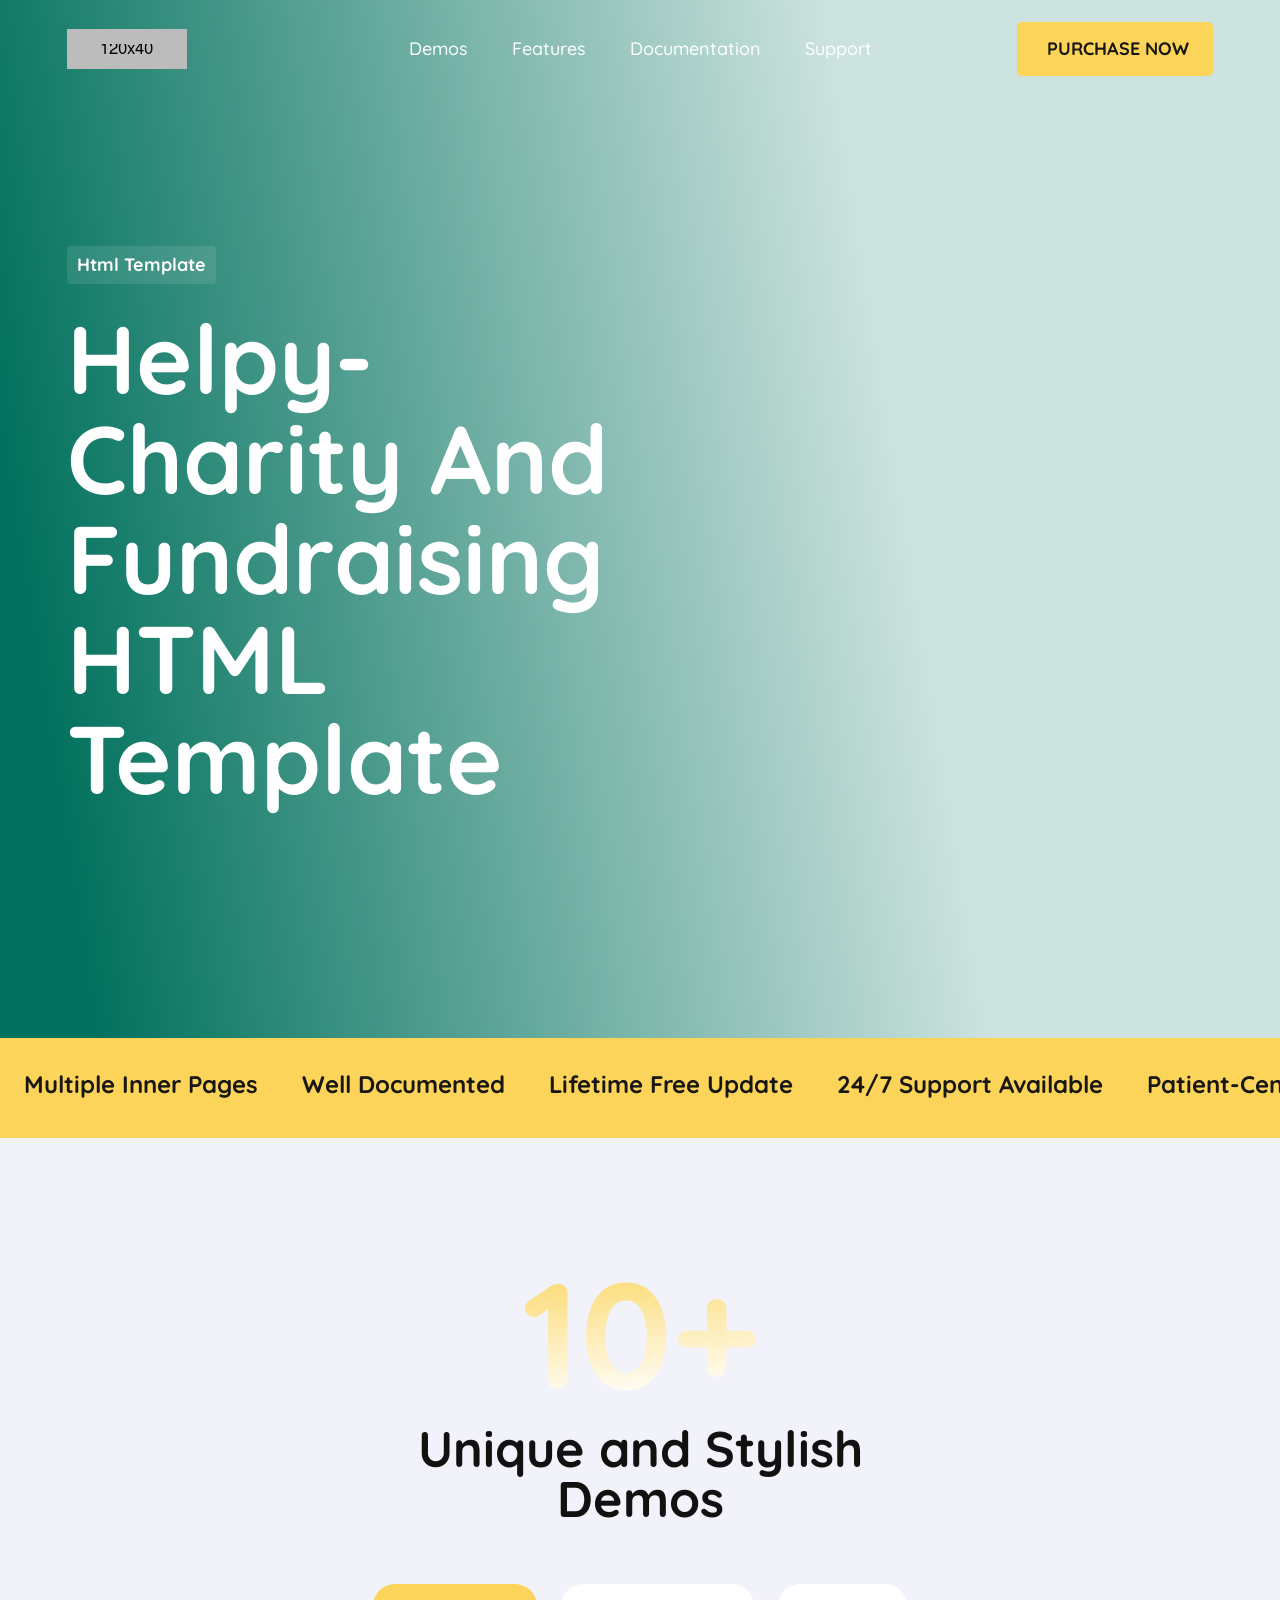
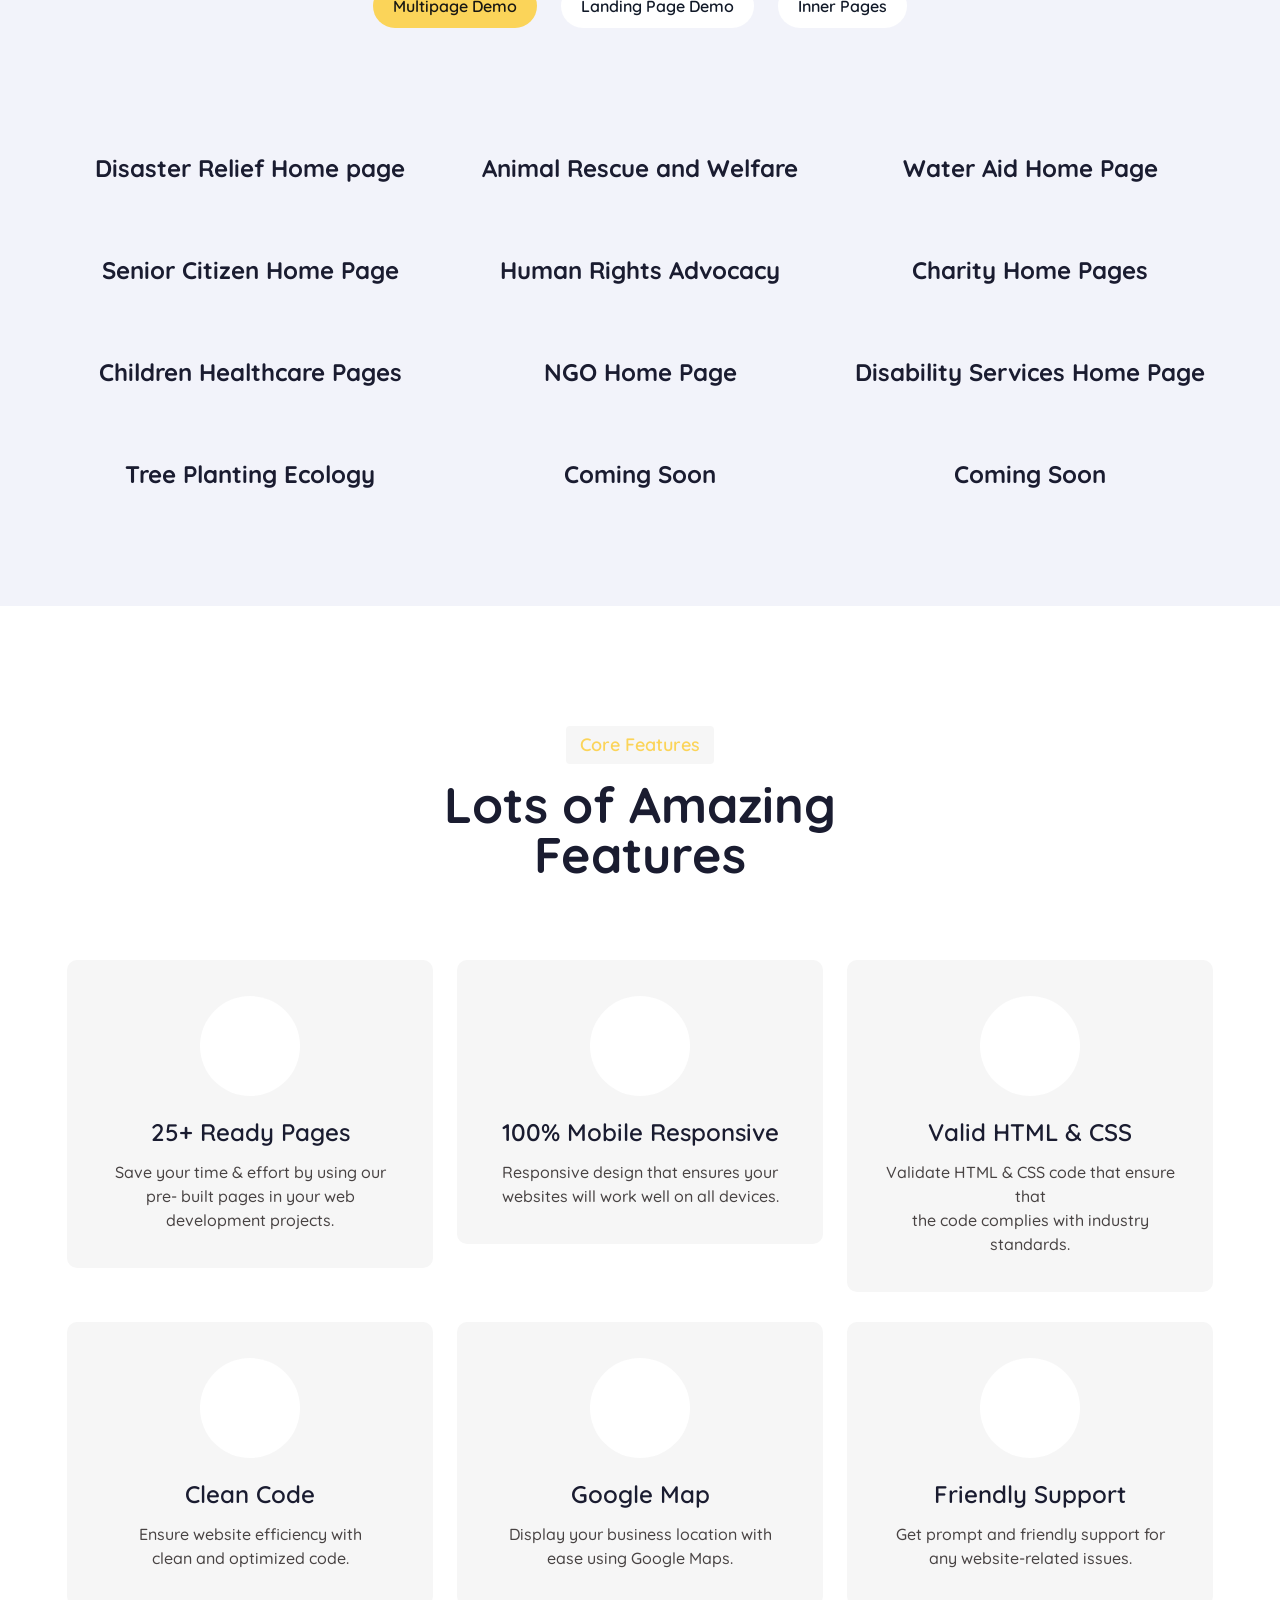
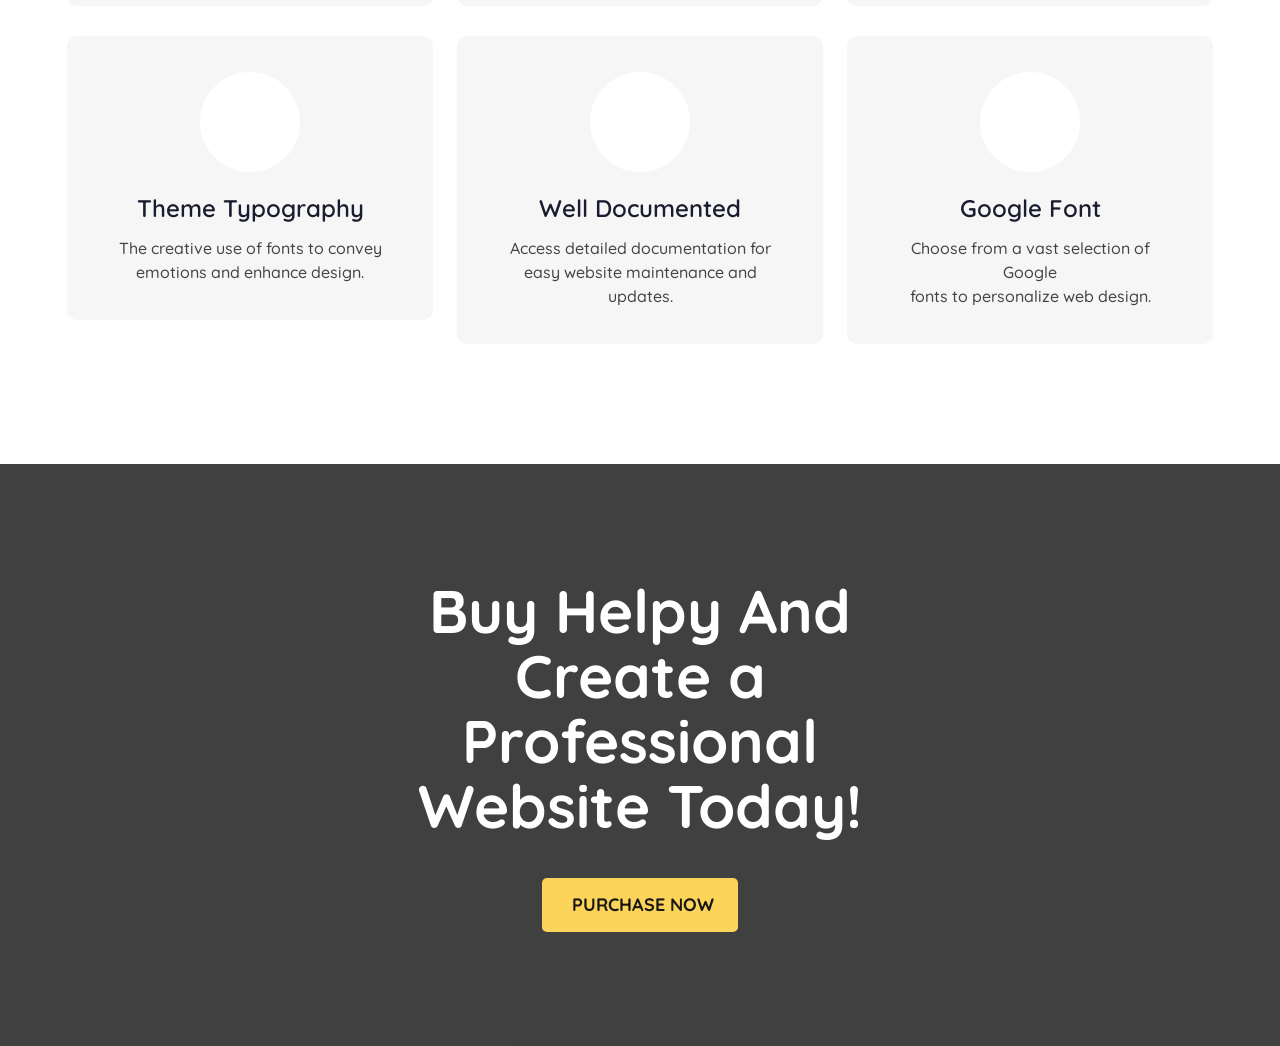
==== index.html @ ddde0ed1 "initial commit initial commit" ====
<!DOCTYPE html>
<html lang="en"> 
<head>
    <meta charset="UTF-8">
    <meta name="viewport" content="width=device-width, initial-scale=1.0">
    <title>Preview Page</title>
    <!-- fav logo -->
    <link rel="shortcut icon" href="assets/img/logo/fav-logo1.png" type="image/x-icon">
    <!-- css file -->
    <link rel="stylesheet" href="assets/css/plugins/bootstrap.min.css">
    <link rel="stylesheet" href="assets/css/plugins/all.css">
    <link rel="stylesheet" href="assets/css/preview.css">
</head>
<body>
    <!-- Header Start -->
    <header id="vl-header-sticky" class="vl-preview-header-area vl-transparent-header">
        <div class="container">
            <div class="row align-items-center">
                <div class="col-xl-3 col-md-6 col-6">
                    <!-- logo -->
                    <div class="vl-preview-logo">
                        <a href="preview.html"><img src="assets/img/logo/vl-logo-1.1.png" alt=""></a>
                    </div>
                </div>
                <div class="col-xl-6 d-none d-xl-block">
                    <!-- menu -->
                    <div class="vl-preview-menu">
                        <nav class="vl-preview-menu-active">
                            <ul>
                                <li><a href="#demo">Demos</a></li>
                                <li><a href="#feature">Features</a></li>
                                <li><a href="#">Documentation</a></li>
                                <li><a href="#">Support</a></li>
                            </ul>
                        </nav>
                    </div>
                </div>
                <div class="col-xl-3 col-md-6 col-6">
                    <!-- btn -->
                    <div class="vl-btn-end d-none d-xl-block">
                        <a href="https://themeforest.net/user/vikinglab/portfolio" target="_blank" class="vl-preview-btn"> <span><img src="assets/img/preview/shopping-cart.svg" alt=""></span>Purchase Now</a>
                    </div>
                    <div class="vl-header-action-item d-block d-xl-none">
                        <button type="button" class="vl-offcanvas-toggle">
                            <svg xmlns="http://www.w3.org/2000/svg" width="30" height="16" viewBox="0 0 30 16">
                              <rect x="10" width="20" height="2" fill="currentColor"></rect>
                              <rect x="5" y="7" width="25" height="2" fill="currentColor"></rect>
                              <rect x="10" y="14" width="20" height="2" fill="currentColor"></rect>
                            </svg>
                        </button>
                     </div>
                </div>
            </div>
        </div>
    </header>
    <!-- Header End -->

    <!-- offcanvas menu start -->
    <div class="vl-offcanvas">
        <div class="vl-offcanvas-wrapper">
            <div class="vl-offcanvas-header d-flex justify-content-between align-items-center mb-50">
                <div class="vl-offcanvas-logo">
                    <a href="index.html"><img src="assets/img/logo/vl-footer-logo-1.1.png" alt=""></a>
                </div>
                <div class="vl-offcanvas-close">
                    <button class="vl-offcanvas-close-toggle"><img src="assets/img/preview/vl-close-preview.svg" alt=""></button>
                </div>
            </div>

            <div class="vl-offcanvas-menu d-xl-none mb-40">
                <nav></nav>
            </div>
            
            <div class="vl-offcanvas-info mb-40">
                <h3 class="vl-offcanvas-sm-title mb-15">Contact Us</h3>
                <ul>
                    <li><a href="tel:+599546476" target="_blank"><span class="icon"><img src="assets/img/icons/vl-footer-2.1.svg" alt=""></span>+57 9954 6476</a></li>
                    <li><a href="mailto:hello@leak.com" target="_blank"><span class="icon"><img src="assets/img/icons/vl-footer-ic-1.1.svg" alt=""></span>hello@leak.com</a></li>
                    <li><a href="#"><span class="icon"><img src="assets/img/icons/vl-footer-ic-1.2.svg" alt=""></span>Los Angles, California</a></li>
                </ul>
            </div>
    
            <div class="vl-offcanvas-social mb-40">
                <h3 class="vl-offcanvas-sm-title mb-15">Follow Us</h3>
                <ul>
                    <li><a href="#"><img src="assets/img/preview/preview-fb.svg" alt=""></a></li>
                    <li><a href="#"><img src="assets/img/preview/preview-insta.svg" alt=""></a></li>
                    <li><a href="#"><img src="assets/img/preview/preview-twitter.svg" alt=""></a></li>
                    <li><a href="#"><img src="assets/img/preview/preview-github.svg" alt=""></a></li>
                </ul>
            </div>
        </div>
    </div>
    <div class="vl-offcanvas-overlay"></div>
    <!-- offcanvas menu end -->

    <main>
        <!-- banner area start -->
         <section class="vl-preview-banner-area fix" style="background-image: url(./assets/img/preview/vl-preview-thumb.png);">
            <div class="container">
                <div class="row">
                    <div class="col-xl-7">
                        <div class="vl-pre-baner-con">
                            <h4 class="subtitle">Html Template</h4>
                            <h1 class="title">Helpy- Charity And Fundraising HTML Template</h1>
                        </div>
                    </div>
                    <div class="col-lg-5"></div>
                </div>
            </div>
         </section>
        <!-- banner area end -->

        <!-- marquee start -->
        <div class="marquee marquee-area-bg">
           <div class="track">
                <p class="vl-headline"><span><img src="assets/img/preview/vl-preview-icon-1.1.svg" alt=""></span>Multiple Inner Pages</p>
                <p class="vl-headline"><span><img src="assets/img/preview/vl-preview-icon-1.1.svg" alt=""></span>Well Documented</p>
                <p class="vl-headline"><span><img src="assets/img/preview/vl-preview-icon-1.1.svg" alt=""></span>Lifetime Free Update</p>
                <p class="vl-headline"><span><img src="assets/img/preview/vl-preview-icon-1.1.svg" alt=""></span>24/7 Support Available</p>
                <p class="vl-headline"><span><img src="assets/img/preview/vl-preview-icon-1.1.svg" alt=""></span>Patient-Centered Approach</p>
                <p class="vl-headline"><span><img src="assets/img/preview/vl-preview-icon-1.1.svg" alt=""></span>Multiple Inner Pages</p>
                <p class="vl-headline"><span><img src="assets/img/preview/vl-preview-icon-1.1.svg" alt=""></span>Well Documented</p>
                <p class="vl-headline"><span><img src="assets/img/preview/vl-preview-icon-1.1.svg" alt=""></span>Lifetime Free Update</p>
                <p class="vl-headline"><span><img src="assets/img/preview/vl-preview-icon-1.1.svg" alt=""></span>24/7 Support Available</p>
                <p class="vl-headline"><span><img src="assets/img/preview/vl-preview-icon-1.1.svg" alt=""></span>Patient-Centered Approach</p>
            </div>
        </div>
        <!-- marquee end -->

        <!-- project demo start -->
        <section id="demo" class="vl-pre-feature-area fix pt-120 pb-90">
            <div class="container">
                <div class="row">
                    <div class="col-xl-6 mx-auto text-center">
                        <div class="vl-feature-content">
                            <h2 class="total-demo">10+</h2>
                            <h3 class="feature-title mb-60">Unique and Stylish Demos</h3>
                        </div>
                    </div>
                </div>

                <div class="row">
                    <div class="col-xl-6 mx-auto text-center">
                        <ul class="nav nav-pills mb-80 text-center" id="pills-tab" role="tablist">
                            <li class="nav-item" role="presentation">
                              <button class="nav-link active" id="pills-home-tab" data-bs-toggle="pill" data-bs-target="#pills-home" type="button" role="tab" aria-controls="pills-home" aria-selected="true">Multipage Demo</button>
                            </li>
                            <li class="nav-item" role="presentation">
                              <button class="nav-link" id="pills-profile-tab" data-bs-toggle="pill" data-bs-target="#pills-profile" type="button" role="tab" aria-controls="pills-profile" aria-selected="false">Landing Page Demo</button>
                            </li>
                            <li class="nav-item" role="presentation">
                              <button class="nav-link" id="pills-contact-tab" data-bs-toggle="pill" data-bs-target="#pills-contact" type="button" role="tab" aria-controls="pills-contact" aria-selected="false">Inner Pages</button>
                            </li>
                        </ul>
                    </div>
                </div>

                <div class="row">
                    <div class="tab-content" id="pills-tabContent">
                        <div class="tab-pane fade show active" id="pills-home" role="tabpanel" aria-labelledby="pills-home-tab" tabindex="0">
                            <div class="row">
                                <!-- single item start -->
                                <div class="col-xl-4 col-md-6 text-center mb-30">
                                    <div class="vl-feature-box">
                                        <div class="vl-fearure-thumb">
                                            <img class="w-100" src="assets/img/preview/vl-demo-1.1.png" alt="">
                                        </div>
                                        <div class="vl-feature-thumb-btn">
                                            <a href="index-disaster.html" target="_blank" class="vl-preview-btn">Multi Page</a>
                                        </div>
                                    </div>
                                    <h3 class="vl-feature-title">Disaster Relief  Home page</h3>
                                </div>
                                <!-- single item end -->

                                <!-- single item start -->
                                <div class="col-xl-4 col-md-6 text-center mb-30">
                                    <div class="vl-feature-box">
                                        <div class="vl-fearure-thumb">
                                            <img class="w-100" src="assets/img/preview/vl-demo-1.2.png" alt="">
                                        </div>
                                        <div class="vl-feature-thumb-btn">
                                            <a href="index-animal.html" target="_blank" class="vl-preview-btn">Multi Page</a>
                                        </div>
                                    </div>
                                    <h3 class="vl-feature-title">Animal Rescue and Welfare</h3>
                                </div>
                                <!-- single item end -->

                                <!-- single item start -->
                                <div class="col-xl-4 col-md-6 text-center mb-30">
                                    <div class="vl-feature-box">
                                        <div class="vl-fearure-thumb">
                                            <img class="w-100" src="assets/img/preview/vl-demo-1.3.png" alt="">
                                        </div>
                                        <div class="vl-feature-thumb-btn">
                                            <a href="index-water.html" target="_blank" class="vl-preview-btn">Multi Page</a>
                                        </div>
                                    </div>
                                    <h3 class="vl-feature-title">Water Aid Home Page</h3>
                                </div>
                                <!-- single item end -->

                                <!-- single item start -->
                                <div class="col-xl-4 col-md-6 text-center mb-30">
                                    <div class="vl-feature-box">
                                        <div class="vl-fearure-thumb">
                                            <img class="w-100" src="assets/img/preview/vl-demo-1.4.png" alt="">
                                        </div>
                                        <div class="vl-feature-thumb-btn">
                                            <a href="index-seniorcitizen.html" target="_blank" class="vl-preview-btn">Multi Page</a>
                                        </div>
                                    </div>
                                    <h3 class="vl-feature-title">Senior Citizen Home Page</h3>
                                </div>
                                <!-- single item end -->

                                 <!-- single item start -->
                                <div class="col-xl-4 col-md-6 text-center mb-30">
                                    <div class="vl-feature-box">
                                        <div class="vl-fearure-thumb">
                                            <img class="w-100" src="assets/img/preview/vl-demo-1.5.png" alt="">
                                        </div>
                                        <div class="vl-feature-thumb-btn">
                                            <a href="index-human.html" target="_blank" class="vl-preview-btn">Multi Page</a>
                                        </div>
                                    </div>
                                    <h3 class="vl-feature-title">Human Rights Advocacy</h3>
                                </div>
                                <!-- single item end -->

                                <!-- single item start -->
                                <div class="col-xl-4 col-md-6 text-center mb-30">
                                    <div class="vl-feature-box">
                                        <div class="vl-fearure-thumb">
                                            <img class="w-100" src="assets/img/preview/vl-demo-1.6.png" alt="">
                                        </div>
                                        <div class="vl-feature-thumb-btn">
                                            <a href="index-charity.html" target="_blank" class="vl-preview-btn">Multi Page</a>
                                        </div>
                                    </div>
                                    <h3 class="vl-feature-title">Charity Home Pages</h3>
                                </div>
                                <!-- single item end -->

                                <!-- single item start -->
                                <div class="col-xl-4 col-md-6 text-center mb-30">
                                    <div class="vl-feature-box">
                                        <div class="vl-fearure-thumb">
                                            <img class="w-100" src="assets/img/preview/vl-demo-1.7.png" alt="">
                                        </div>
                                        <div class="vl-feature-thumb-btn">
                                            <a href="index-childrenhealthcare.html" target="_blank" class="vl-preview-btn">Multi Page</a>
                                        </div>
                                    </div>
                                    <h3 class="vl-feature-title">Children Healthcare Pages</h3>
                                </div>
                                <!-- single item end -->

                                <!-- single item start -->
                                <div class="col-xl-4 col-md-6 text-center mb-30">
                                    <div class="vl-feature-box">
                                        <div class="vl-fearure-thumb">
                                            <img class="w-100" src="assets/img/preview/vl-demo-1.8.png" alt="">
                                        </div>
                                        <div class="vl-feature-thumb-btn">
                                            <a href="index-ngo.html" target="_blank" class="vl-preview-btn">Multi Page</a>
                                        </div>
                                    </div>
                                    <h3 class="vl-feature-title">NGO Home Page</h3>
                                </div>
                                <!-- single item end -->

                                <!-- single item start -->
                                <div class="col-xl-4 col-md-6 text-center mb-30">
                                    <div class="vl-feature-box">
                                        <div class="vl-fearure-thumb">
                                            <img class="w-100" src="assets/img/preview/vl-demo-1.9.png" alt="">
                                        </div>
                                        <div class="vl-feature-thumb-btn">
                                            <a href="index-disability.html" target="_blank" class="vl-preview-btn">Multi Page</a>
                                        </div>
                                    </div>
                                    <h3 class="vl-feature-title">Disability Services Home Page</h3>
                                </div>
                                <!-- single item end -->

                                <!-- single item start -->
                                <div class="col-xl-4 col-md-6 text-center mb-30">
                                    <div class="vl-feature-box">
                                        <div class="vl-fearure-thumb">
                                            <img class="w-100" src="assets/img/preview/vl-demo-1.10.png" alt="">
                                        </div>
                                        <div class="vl-feature-thumb-btn">
                                            <a href="index-treeplanting.html" target="_blank" class="vl-preview-btn">Multi Page</a>
                                        </div>
                                    </div>
                                    <h3 class="vl-feature-title">Tree Planting Ecology</h3>
                                </div>
                                <!-- single item end -->

                                <!-- single item start -->
                                <div class="col-xl-4 col-md-6 text-center mb-30">
                                    <div class="vl-feature-box">
                                        <div class="vl-fearure-thumb">
                                            <img class="w-100" src="assets/img/preview/comminsoon.png" alt="">
                                        </div>
                                    </div>
                                    <h3 class="vl-feature-title">Coming Soon</h3>
                                </div>
                                <!-- single item end -->

                                <!-- single item start -->
                                <div class="col-xl-4 col-md-6 text-center mb-30">
                                    <div class="vl-feature-box">
                                        <div class="vl-fearure-thumb">
                                            <img class="w-100" src="assets/img/preview/comminsoon.png" alt="">
                                        </div>
                                    </div>
                                    <h3 class="vl-feature-title">Coming Soon</h3>
                                </div>
                                <!-- single item end -->
                            </div>
                        </div>
                        <div class="tab-pane fade" id="pills-profile" role="tabpanel" aria-labelledby="pills-profile-tab" tabindex="0">
                            <div class="row">
                                <!-- single item start -->
                                <div class="col-xl-4 col-md-6 text-center mb-30">
                                    <div class="vl-feature-box">
                                        <div class="vl-fearure-thumb">
                                            <img class="w-100" src="assets/img/preview/vl-demo-1.1.png" alt="">
                                        </div>
                                        <div class="vl-feature-thumb-btn">
                                            <a href="index-single-disaster.html" target="_blank" class="vl-preview-btn">Single Page</a>
                                        </div>
                                    </div>
                                    <h3 class="vl-feature-title">Disaster Relief</h3>
                                </div>
                                <!-- single item end -->

                                <!-- single item start -->
                                <div class="col-xl-4 col-md-6 text-center mb-30">
                                    <div class="vl-feature-box">
                                        <div class="vl-fearure-thumb">
                                            <img class="w-100" src="assets/img/preview/vl-demo-1.2.png" alt="">
                                        </div>
                                        <div class="vl-feature-thumb-btn">
                                            <a href="index-single-animal.html" target="_blank" class="vl-preview-btn">Single Page</a>
                                        </div>
                                    </div>
                                    <h3 class="vl-feature-title">Animal Rescue </h3>
                                </div>
                                <!-- single item end -->

                                <!-- single item start -->
                                <div class="col-xl-4 col-md-6 text-center mb-30">
                                    <div class="vl-feature-box">
                                        <div class="vl-fearure-thumb">
                                            <img class="w-100" src="assets/img/preview/vl-demo-1.3.png" alt="">
                                        </div>
                                        <div class="vl-feature-thumb-btn">
                                            <a href="index-single-water.html" target="_blank" class="vl-preview-btn">Single Page</a>
                                        </div>
                                    </div>
                                    <h3 class="vl-feature-title">Water Aid</h3>
                                </div>
                                <!-- single item end -->

                                <!-- single item start -->
                                <div class="col-xl-4 col-md-6 text-center mb-30">
                                    <div class="vl-feature-box">
                                        <div class="vl-fearure-thumb">
                                            <img class="w-100" src="assets/img/preview/vl-demo-1.4.png" alt="">
                                        </div>
                                        <div class="vl-feature-thumb-btn">
                                            <a href="index-single-seniorcitizen.html" target="_blank" class="vl-preview-btn">Single Page</a>
                                        </div>
                                    </div>
                                    <h3 class="vl-feature-title">Senior Citizen</h3>
                                </div>
                                <!-- single item end -->

                                <!-- single item start -->
                                <div class="col-xl-4 col-md-6 text-center mb-30">
                                    <div class="vl-feature-box">
                                        <div class="vl-fearure-thumb">
                                            <img class="w-100" src="assets/img/preview/vl-demo-1.5.png" alt="">
                                        </div>
                                        <div class="vl-feature-thumb-btn">
                                            <a href="index-single-human.html" target="_blank" class="vl-preview-btn">Single Page</a>
                                        </div>
                                    </div>
                                    <h3 class="vl-feature-title"> Human Rights Advocacy</h3>
                                </div>
                                <!-- single item end -->

                                <!-- single item start -->
                                <div class="col-xl-4 col-md-6 text-center mb-30">
                                    <div class="vl-feature-box">
                                        <div class="vl-fearure-thumb">
                                            <img class="w-100" src="assets/img/preview/vl-demo-1.6.png" alt="">
                                        </div>
                                        <div class="vl-feature-thumb-btn">
                                            <a href="index-single-charity.html" target="_blank" class="vl-preview-btn">Single Page</a>
                                        </div>
                                    </div>
                                    <h3 class="vl-feature-title"> Charity</h3>
                                </div>
                                <!-- single item end -->

                                <!-- single item start -->
                                <div class="col-xl-4 col-md-6 text-center mb-30">
                                    <div class="vl-feature-box">
                                        <div class="vl-fearure-thumb">
                                            <img class="w-100" src="assets/img/preview/vl-demo-1.7.png" alt="">
                                        </div>
                                        <div class="vl-feature-thumb-btn">
                                            <a href="index-single-childrenhealthcare.html" target="_blank" class="vl-preview-btn">Single Page</a>
                                        </div>
                                    </div>
                                    <h3 class="vl-feature-title"> Children Healthcare</h3>
                                </div>
                                <!-- single item end -->

                                <!-- single item start -->
                                <div class="col-xl-4 col-md-6 text-center mb-30">
                                    <div class="vl-feature-box">
                                        <div class="vl-fearure-thumb">
                                            <img class="w-100" src="assets/img/preview/vl-demo-1.8.png" alt="">
                                        </div>
                                        <div class="vl-feature-thumb-btn">
                                            <a href="index-single-ngo.html" target="_blank" class="vl-preview-btn">Single Page</a>
                                        </div>
                                    </div>
                                    <h3 class="vl-feature-title"> Ngo</h3>
                                </div>
                                <!-- single item end -->

                                <!-- single item start -->
                                <div class="col-xl-4 col-md-6 text-center mb-30">
                                    <div class="vl-feature-box">
                                        <div class="vl-fearure-thumb">
                                            <img class="w-100" src="assets/img/preview/vl-demo-1.9.png" alt="">
                                        </div>
                                        <div class="vl-feature-thumb-btn">
                                            <a href="index-single-disability.html" target="_blank" class="vl-preview-btn">Single Page</a>
                                        </div>
                                    </div>
                                    <h3 class="vl-feature-title">Disability Services</h3>
                                </div> 
                                <!-- single item end -->
                                 
                                <!-- single item start -->
                                <div class="col-xl-4 col-md-6 text-center mb-30">
                                    <div class="vl-feature-box">
                                        <div class="vl-fearure-thumb">
                                            <img class="w-100" src="assets/img/preview/vl-demo-1.10.png" alt="">
                                        </div>
                                        <div class="vl-feature-thumb-btn">
                                            <a href="index-single-treeplanting.html" target="_blank" class="vl-preview-btn">Single Page</a>
                                        </div>
                                    </div>
                                    <h3 class="vl-feature-title">Tree Planting Ecology</h3>
                                </div> 
                                <!-- single item end --> 
  
                                <!-- single item start -->
                                <div class="col-xl-4 col-md-6 text-center mb-30">
                                    <div class="vl-feature-box">
                                        <div class="vl-fearure-thumb">
                                            <img class="w-100" src="assets/img/preview/comminsoon.png" alt="">
                                        </div>
                                    </div>
                                    <h3 class="vl-feature-title">Coming Soon</h3>
                                </div>
                                <!-- single item end -->

                                <!-- single item start -->
                                <div class="col-xl-4 col-md-6 text-center mb-30">
                                    <div class="vl-feature-box">
                                        <div class="vl-fearure-thumb">
                                            <img class="w-100" src="assets/img/preview/comminsoon.png" alt="">
                                        </div>
                                    </div>
                                    <h3 class="vl-feature-title">Coming Soon</h3>
                                </div>
                                <!-- single item end -->
                            </div>
                        </div>
                        <div class="tab-pane fade" id="pills-contact" role="tabpanel" aria-labelledby="pills-contact-tab" tabindex="0">
                            <div class="row">
                                <!-- single item start -->
                                <div class="col-xl-4 col-md-6 text-center mb-30">
                                    <div class="vl-feature-box">
                                        <div class="vl-fearure-thumb">
                                            <img class="w-100" src="assets/img/preview/vl-inner-1.1.png" alt="">
                                        </div>
                                        <div class="vl-feature-thumb-btn">
                                            <a href="about.html" target="_blank" class="vl-preview-btn">Multi Page</a>
                                        </div>
                                    </div>
                                    <h3 class="vl-feature-title">About Us Pages</h3>
                                </div>
                                <!-- single item end -->
                               
                                <!-- single item start -->
                                <div class="col-xl-4 col-md-6 text-center mb-30">
                                    <div class="vl-feature-box">
                                        <div class="vl-fearure-thumb">
                                            <img class="w-100" src="assets/img/preview/vl-inner-1.2.png" alt="">
                                        </div>
                                        <div class="vl-feature-thumb-btn">
                                            <a href="service.html" target="_blank" class="vl-preview-btn">Multi Page</a>
                                        </div>
                                    </div>
                                    <h3 class="vl-feature-title">Our Services Pages</h3>
                                </div>
                                <!-- single item end -->

                                <!-- single item start -->
                                <div class="col-xl-4 col-md-6 text-center mb-30">
                                    <div class="vl-feature-box">
                                        <div class="vl-fearure-thumb">
                                            <img class="w-100" src="assets/img/preview/vl-inner-1.3.png" alt="">
                                        </div>
                                        <div class="vl-feature-thumb-btn">
                                            <a href="cause.html" target="_blank" class="vl-preview-btn">Multi Page</a>
                                        </div>
                                    </div>
                                    <h3 class="vl-feature-title">Causes Pages</h3>
                                </div>
                                <!-- single item end -->

                                <!-- single item start -->
                                <div class="col-xl-4 col-md-6 text-center mb-30">
                                    <div class="vl-feature-box">
                                        <div class="vl-fearure-thumb">
                                            <img class="w-100" src="assets/img/preview/vl-inner-1.4.png" alt="">
                                        </div>
                                        <div class="vl-feature-thumb-btn">
                                            <a href="cause-left.html" target="_blank" class="vl-preview-btn">Multi Page</a>
                                        </div>
                                    </div>
                                    <h3 class="vl-feature-title">Causes Details Pages</h3>
                                </div>
                                <!-- single item end -->

                                <!-- single item start -->
                                <div class="col-xl-4 col-md-6 text-center mb-30">
                                    <div class="vl-feature-box">
                                        <div class="vl-fearure-thumb">
                                            <img class="w-100" src="assets/img/preview/vl-inner-1.5.png" alt="">
                                        </div>
                                        <div class="vl-feature-thumb-btn">
                                            <a href="cause-single.html" target="_blank" class="vl-preview-btn">Multi Page</a>
                                        </div>
                                    </div>
                                    <h3 class="vl-feature-title">Causes Details Pages</h3>
                                </div>
                                <!-- single item end -->

                                <!-- single item start -->
                                <div class="col-xl-4 col-md-6 text-center mb-30">
                                    <div class="vl-feature-box">
                                        <div class="vl-fearure-thumb">
                                            <img class="w-100" src="assets/img/preview/vl-inner-1.6.png" alt="">
                                        </div>
                                        <div class="vl-feature-thumb-btn">
                                            <a href="event.html" target="_blank" class="vl-preview-btn">Multi Page</a>
                                        </div>
                                    </div>
                                    <h3 class="vl-feature-title">Our Events Pages</h3>
                                </div>
                                <!-- single item end -->

                                <!-- single item start -->
                                <div class="col-xl-4 col-md-6 text-center mb-30">
                                    <div class="vl-feature-box">
                                        <div class="vl-fearure-thumb">
                                            <img class="w-100" src="assets/img/preview/vl-inner-1.7.png" alt="">
                                        </div>
                                        <div class="vl-feature-thumb-btn">
                                            <a href="event-left.html" target="_blank" class="vl-preview-btn">Multi Page</a>
                                        </div>
                                    </div>
                                    <h3 class="vl-feature-title">Events Details Pages</h3>
                                </div>
                                <!-- single item end -->

                                <!-- single item start -->
                                <div class="col-xl-4 col-md-6 text-center mb-30">
                                    <div class="vl-feature-box">
                                        <div class="vl-fearure-thumb">
                                            <img class="w-100" src="assets/img/preview/vl-inner-1.8.png" alt="">
                                        </div>
                                        <div class="vl-feature-thumb-btn">
                                            <a href="event-single.html" target="_blank" class="vl-preview-btn">Multi Page</a>
                                        </div>
                                    </div>
                                    <h3 class="vl-feature-title">Events Details Pages</h3>
                                </div>
                                <!-- single item end -->

                                <!-- single item start -->
                                <div class="col-xl-4 col-md-6 text-center mb-30">
                                    <div class="vl-feature-box">
                                        <div class="vl-fearure-thumb">
                                            <img class="w-100" src="assets/img/preview/vl-inner-1.9.png" alt="">
                                        </div>
                                        <div class="vl-feature-thumb-btn">
                                            <a href="faq.html" target="_blank" class="vl-preview-btn">Multi Page</a>
                                        </div>
                                    </div>
                                    <h3 class="vl-feature-title">FAQ’s Pages</h3>
                                </div>
                                <!-- single item end -->

                                <!-- single item start -->
                                <div class="col-xl-4 col-md-6 text-center mb-30">
                                    <div class="vl-feature-box">
                                        <div class="vl-fearure-thumb">
                                            <img class="w-100" src="assets/img/preview/vl-inner-1.10.png" alt="">
                                        </div>
                                        <div class="vl-feature-thumb-btn">
                                            <a href="contact.html" target="_blank" class="vl-preview-btn">Multi Page</a>
                                        </div>
                                    </div>
                                    <h3 class="vl-feature-title">Contact Us Pages</h3>
                                </div>
                                <!-- single item end -->

                                <!-- single item start -->
                                <div class="col-xl-4 col-md-6 text-center mb-30">
                                    <div class="vl-feature-box">
                                        <div class="vl-fearure-thumb">
                                            <img class="w-100" src="assets/img/preview/vl-inner-1.11.png" alt="">
                                        </div>
                                        <div class="vl-feature-thumb-btn">
                                            <a href="gallery.html" target="_blank" class="vl-preview-btn">Multi Page</a>
                                        </div>
                                    </div>
                                    <h3 class="vl-feature-title">Our Gallery Pages</h3>
                                </div>
                                <!-- single item end -->

                                <!-- single item start -->
                                <div class="col-xl-4 col-md-6 text-center mb-30">
                                    <div class="vl-feature-box">
                                        <div class="vl-fearure-thumb">
                                            <img class="w-100" src="assets/img/preview/vl-inner-1.12.png" alt="">
                                        </div>
                                        <div class="vl-feature-thumb-btn">
                                            <a href="team.html" target="_blank" class="vl-preview-btn">Multi Page</a>
                                        </div>
                                    </div>
                                    <h3 class="vl-feature-title">Our Volunteers Pages</h3>
                                </div>
                                <!-- single item end -->

                                <!-- single item start -->
                                <div class="col-xl-4 col-md-6 text-center mb-30">
                                    <div class="vl-feature-box">
                                        <div class="vl-fearure-thumb">
                                            <img class="w-100" src="assets/img/preview/vl-inner-1.13.png" alt="">
                                        </div>
                                        <div class="vl-feature-thumb-btn">
                                            <a href="blog.html" target="_blank" class="vl-preview-btn">Multi Page</a>
                                        </div>
                                    </div>
                                    <h3 class="vl-feature-title">Our Blog Pages</h3>
                                </div>
                                <!-- single item end -->

                                <!-- single item start -->
                                <div class="col-xl-4 col-md-6 text-center mb-30">
                                    <div class="vl-feature-box">
                                        <div class="vl-fearure-thumb">
                                            <img class="w-100" src="assets/img/preview/vl-inner-1.14.png" alt="">
                                        </div>
                                        <div class="vl-feature-thumb-btn">
                                            <a href="blog-left.html" target="_blank" class="vl-preview-btn">Multi Page</a>
                                        </div>
                                    </div>
                                    <h3 class="vl-feature-title">Our Blog Details Pages</h3>
                                </div>
                                <!-- single item end -->

                                <!-- single item start -->
                                <div class="col-xl-4 col-md-6 text-center mb-30">
                                    <div class="vl-feature-box">
                                        <div class="vl-fearure-thumb">
                                            <img class="w-100" src="assets/img/preview/vl-inner-1.15.png" alt="">
                                        </div>
                                        <div class="vl-feature-thumb-btn">
                                            <a href="blog-single.html" target="_blank" class="vl-preview-btn">Multi Page</a>
                                        </div>
                                    </div>
                                    <h3 class="vl-feature-title">Our Blog Details Pages</h3>
                                </div>
                                <!-- single item end -->

                                <!-- single item start -->
                                <div class="col-xl-4 col-md-6 text-center mb-30">
                                    <div class="vl-feature-box">
                                        <div class="vl-fearure-thumb">
                                            <img class="w-100" src="assets/img/preview/vl-inner-1.16.png" alt="">
                                        </div>
                                        <div class="vl-feature-thumb-btn">
                                            <a href="404.html" target="_blank" class="vl-preview-btn">Multi Page</a>
                                        </div>
                                    </div>
                                    <h3 class="vl-feature-title">Error 404 Pages</h3>
                                </div>
                                <!-- single item end -->
                                 
                                <!-- single item start -->
                                <div class="col-xl-4 col-md-6 text-center mb-30">
                                    <div class="vl-feature-box">
                                        <div class="vl-fearure-thumb">
                                            <img class="w-100" src="assets/img/preview/comminsoon.png" alt="">
                                        </div>
                                    </div>
                                    <h3 class="vl-feature-title">Coming  Soon</h3>
                                </div>
                                <!-- single item end -->

                                <!-- single item start -->
                                <div class="col-xl-4 col-md-6 text-center mb-30">
                                    <div class="vl-feature-box">
                                        <div class="vl-fearure-thumb">
                                            <img class="w-100" src="assets/img/preview/comminsoon.png" alt="">
                                        </div>
                                    </div>
                                    <h3 class="vl-feature-title">Coming  Soon</h3>
                                </div>
                                <!-- single item end -->
                            </div>
                        </div>
                    </div>
                </div>
            </div>
        </section>
         <!-- project demo end -->

        <!-- iconbox area start -->
         <section id="feature" class="vl-iconbox-area fix pt-120 pb-90">
            <div class="container">
                <div class="row">
                    <div class="col-xl-6 mx-auto text-center">
                        <div class="vl-icon-box-sec-title mb-80">
                            <h5 class="subtitle">Core Features</h5>
                            <h2 class="title">Lots of Amazing Features</h2>
                        </div>
                    </div>
                </div>

                <div class="row">
                    <div class="col-xl-4 col-md-6 mb-30">
                        <!-- single icon box -->
                        <div class="vl-iconbox-wrap">
                            <div class="icon">
                                <span><img src="assets/img/preview/vl-feature-ico-1.1.svg" alt=""></span>
                            </div>
                            <div class="vl-icon-box-content">
                                <h3 class="title">25+ Ready Pages</h3>
                                <p>Save your time & effort by using our pre- built pages in your web development projects.</p>
                            </div>
                        </div>
                    </div>

                    <div class="col-xl-4 col-md-6 mb-30">
                        <!-- single icon box -->
                        <div class="vl-iconbox-wrap">
                            <div class="icon">
                                <span><img src="assets/img/preview/vl-feature-ico-1.2.svg" alt=""></span>
                            </div>
                            <div class="vl-icon-box-content">
                                <h3 class="title">100% Mobile Responsive</h3>
                                <p>Responsive design that ensures your <br> websites will work well on all devices.</p>
                            </div>
                        </div>
                    </div>
                        

                    <div class="col-xl-4 col-md-6 mb-30">
                        <!-- single icon box -->
                        <div class="vl-iconbox-wrap">
                            <div class="icon">
                                <span><img src="assets/img/preview/vl-feature-ico-1.1.svg" alt=""></span>
                            </div>
                            <div class="vl-icon-box-content">
                                <h3 class="title">Valid HTML & CSS</h3>
                                <p>Validate HTML & CSS code that ensure that <br> the code complies with industry standards.</p>
                            </div>
                        </div>
                    </div>
                        

                    <div class="col-xl-4 col-md-6 mb-30">
                        <!-- single icon box -->
                        <div class="vl-iconbox-wrap">
                            <div class="icon">
                                <span><img src="assets/img/preview/vl-feature-ico-1.4.svg" alt=""></span>
                            </div>
                            <div class="vl-icon-box-content">
                                <h3 class="title">Clean Code</h3>
                                <p>Ensure website efficiency with <br> clean and optimized code.</p>
                            </div>
                        </div>
                    </div>
                        

                    <div class="col-xl-4 col-md-6 mb-30">
                        <!-- single icon box -->
                        <div class="vl-iconbox-wrap">
                            <div class="icon">
                                <span><img src="assets/img/preview/vl-feature-ico-1.5.svg" alt=""></span>
                            </div>
                            <div class="vl-icon-box-content">
                                <h3 class="title">Google Map</h3>
                                <p>Display your business location with <br> ease using Google Maps.</p>
                            </div>
                        </div>
                    </div>
                       
                    <div class="col-xl-4 col-md-6 mb-30">
                        <!-- single icon box -->
                        <div class="vl-iconbox-wrap">
                            <div class="icon">
                                <span><img src="assets/img/preview/vl-feature-ico-1.6.svg" alt=""></span>
                            </div>
                            <div class="vl-icon-box-content">
                                <h3 class="title">Friendly Support</h3>
                                <p>Get prompt and friendly support for <br> any website-related issues.</p>
                            </div>
                        </div>
                    </div>

                    <div class="col-xl-4 col-md-6 mb-30">
                        <!-- single icon box -->
                        <div class="vl-iconbox-wrap">
                            <div class="icon">
                                <span><img src="assets/img/preview/vl-feature-ico-1.7.svg" alt=""></span>
                            </div>
                            <div class="vl-icon-box-content">
                                <h3 class="title">Theme Typography</h3>
                                <p>The creative use of fonts to convey <br> emotions and enhance design.</p>
                            </div>
                        </div>
                    </div>

                    <div class="col-xl-4 col-md-6 mb-30">
                        <!-- single icon box -->
                        <div class="vl-iconbox-wrap">
                            <div class="icon">
                                <span><img src="assets/img/preview/vl-feature-ico-1.8.svg" alt=""></span>
                            </div>
                            <div class="vl-icon-box-content">
                                <h3 class="title">Well Documented</h3>
                                <p>Access detailed documentation for easy website maintenance and updates.</p>
                            </div>
                        </div>
                    </div>

                    <div class="col-xl-4 col-md-6 mb-30">
                        <!-- single icon box -->
                        <div class="vl-iconbox-wrap">
                            <div class="icon">
                                <span><img src="assets/img/preview/vl-feature-ico-1.9.svg" alt=""></span>
                            </div>
                            <div class="vl-icon-box-content">
                                <h3 class="title">Google Font</h3>
                                <p>Choose from a vast selection of Google <br> fonts to personalize web design.</p>
                            </div>
                        </div>
                    </div>
                    
                </div>
            </div>
         </section>
        <!-- iconbox area end -->

        <!-- preview cta area start -->
        <section class="vl-preview-cta fix" style="background-image: url(./assets/img/preview/vl-preview-cta.png);">
            <div class="container">
                <div class="row">
                    <div class="col-xl-6 mx-auto text-center">
                        <div class="vl-pre-cta-content">
                            <h2 class="title">Buy Helpy And<br class="d-none d-xl-block"> Create a Professional Website Today!</h2>
                            <div class="vl-cta-pre-btn">
                                <a href="https://themeforest.net/user/vikinglab/portfolio" target="_blank" class="vl-preview-btn"> <span><img src="assets/img/preview/shopping-cart.svg" alt=""></span>Purchase Now</a>
                            </div>
                        </div>
                    </div>
                </div>
            </div>
        </section>
        <!-- preview cta area end -->
         
        <!-- progress -->
        <div class="paginacontainer">
            <div class="progress-wrap">
                <svg class="progress-circle svg-content" width="100%" height="100%" viewBox="-1 -1 102 102">
                    <path d="M50,1 a49,49 0 0,1 0,98 a49,49 0 0,1 0,-98"/>
                </svg>
                <div class="back-to-top">
                    <span><img src="assets/img/preview/vl-back-to-top.svg" alt=""></span>
                </div>
            </div>
        </div> 

    </main>

    <!-- js files -->

    <script src="assets/js/plugins/jquery-3.7.1.min.js"></script>
    <script src="assets/js/plugins/bootstrap.min.js"></script>
    <script src="assets/js/plugins/fontawesome.min.js"></script>
    <script src="assets/js/preview.js"></script>
</body>
</html>
---- assets/css/preview.css ----
@import url('https://fonts.googleapis.com/css2?family=Quicksand:wght@300..700&display=swap');


*{
	margin: 0;
	padding: 0;
	box-sizing: border-box;
}

/* common css */
body{
    font-family: "Quicksand", sans-serif;
    overflow-x: hidden !important;
}
a{
    text-decoration: none;
}
h1, h2, h3, h4, h5, h6,p{
    margin: 0;
    padding: 0;
}

ul{
    padding: 0;
    margin: 0;
}
.w-100{
    width: 100%;
}
.fix{
    overflow: hidden;
}
ul li{
    list-style: none;
}
.pt-120{
    padding-top: 120px;
}
.pb-90{
    padding-bottom: 90px;
}
.mb-30{
    margin-bottom: 30px;
}
.mb-60{
    margin-bottom: 60px;
}
.mb-80{
    margin-bottom: 80px;
}
.mb-15{
    margin-bottom: 15px;
}
.mb-40{
    margin-bottom: 40px;
}

/* close btn */
button.vl-offcanvas-close-toggle img {
    height: 25px;
    width: 25px;
}
/* header */
.vl-transparent-header {
    position: absolute;
    top: 0;
    left: 0;
    right: 0;
    z-index: 99;
}
.vl-preview-menu{
    text-align: center;
}
.vl-preview-menu ul {
    margin: 0;
    padding: 0;
}
.vl-preview-menu ul li{
    display: inline-block;
}
.vl-preview-menu ul li a{
    display: block;
    padding: 40px 20px;
    font-size: 18px;
    line-height: 18px;
    font-weight: 500;
    color: #fff;
    transition: all 0.3s ease;
}
.vl-preview-menu ul li a:hover{
    color: #FAD361;
    transition: all 0.3s ease;
}
.vl-preview-btn{
    background: #FBD459;
    text-transform: uppercase;
    color: #181713;
    padding: 18px 24px;
    border-radius: 5px;
    font-size: 18px;
    line-height: 18px;
    font-weight: 700;
    display: inline-block;
    transition: all 0.3s ease;
    position: relative;
    z-index: 1;
}
.vl-preview-btn:hover{
    background: #101110;
    color: #fff;
    transition: all 0.3s ease;
}

.vl-preview-btn:hover span img{
    filter: brightness(0) invert(1);
    transition: .3s;
}

.vl-preview-btn span{
    margin-right: 6px;
}
.vl-btn-end{
    text-align: end;
}

.vl-preview-header-area.header-sticky .vl-btn-end .vl-preview-btn:hover {
    background: #fff;
    color: #101110;
    transition: .3s;
}

.vl-preview-header-area.header-sticky .vl-btn-end .vl-preview-btn:hover span img {
    filter: brightness(0);
    transition: .3s;
}
.vl-preview-btn span img{
    transition: .3s;
}

.marquee {
    position: relative;
    width: 100vw;
    max-width: 100%;
    height: 100px;
    overflow-x: hidden;
  }
  
  .track {
    position: absolute;
    white-space: nowrap;
    will-change: transform;
    animation: marquee 32s linear infinite;
  }
  
  @keyframes marquee {
    from { transform: translateX(0); }
    to { transform: translateX(-50%); }
  }
  
/* banner area */
.vl-preview-banner-area{
    background-size: cover;
    background-position: center;
    background-repeat: no-repeat;
    position: relative;
    z-index: 1;
}
.vl-preview-banner-area::after{
    position: absolute;
    content: '';
    top: 0;
    left: 0;
    height: 100%;
    width: 100%;
    background: linear-gradient(81deg, #01715D 6.52%, rgba(1, 113, 93, 0.20) 68.56%);
    z-index: -1;   
}
.vl-pre-baner-con{
    padding-top: 246px;
    padding-bottom: 230px;
}
.vl-pre-baner-con .subtitle{
    color: #fff;
    border-radius: 4px;
    background: rgba(255, 255, 255, 0.10);
    padding: 10px;
    font-weight: 700;
    font-size: 18px;
    line-height: 18px;
    display: inline-block;
    margin-bottom: 24px;
    transition: all 0.3s ease;
}
.vl-pre-baner-con .title{
    font-size: 96px;
    line-height: 100px;
    font-weight: 700;
    color: #fff;
    transition: all 0.3s ease;
}
.vl-pre-baner-con .title span{
    color: #1FA12E;
    transition: all 0.3s ease;
}

/* marquee area */
.marquee-area-bg{
    background: #FBD459;
}

.vl-headline{
    color: #181713;
    font-size: 24px;
    line-height: 24px;
    font-weight: 700;
    text-align: center;
    padding: 34px 16px;
    transition: all 0.3s ease;
    display: inline-block;
}
.vl-headline span{
    margin-right: 8px;
}

/* feature area */
.vl-pre-feature-area{
    background: #F2F3FA;
}
.vl-feature-content .total-demo{
    text-align: center;
    font-size: 150px;
    font-weight: 700;
    line-height: 150px;
    background: linear-gradient(175deg, #FBD459 4.15%, #FFF 84.46%);
    background-clip: text;
    -webkit-background-clip: text;
    -webkit-text-fill-color: transparent;
}

.vl-feature-content .feature-title{
    color: #101110;
    text-align: center;
    font-size: 50px;
    font-weight: 700;
    line-height: 50px;
    margin-top: 16px;
}

.vl-feature-box{
    position: relative;
    z-index: 1;
    border-radius: 8px;
    overflow: hidden;
}
.vl-fearure-thumb{
    position: relative;
    z-index: 1;
    transition: all 0.5s ease;
    border-radius: 8px;
    overflow: hidden;
}
.vl-feature-box::after{
    position: absolute;
    content: '';
    top: 0;
    left: 0;
    height: 100%;
    width: 100%;
    background: rgba(16, 17, 16, 0.80);
    z-index: 1;
    transition: all 0.5s ease;
    transform: scale(.5);
    opacity: 0;
    visibility: hidden;
}
.vl-feature-thumb-btn .vl-preview-btn{
    position: absolute;
    top: 70%;
    left:50%;
    z-index: 2;
    transition: all 0.3s ease;
    margin: 0 auto;
    transform: translateX(-50%) translateY(-50%);
    opacity: 0;
    visibility: hidden;
    transition: all 0.5s ease;
}


.vl-feature-box:hover::after{
    transform: scale(1);
    opacity: 1;
    visibility: visible;
    transition: all 0.5s ease;
}
.vl-feature-box:hover .vl-feature-thumb-btn .vl-preview-btn{
    top: 50%;
    opacity: 1;
    visibility: visible;
    transition: all 0.5s ease;
}

.vl-feature-title{
    color: #1A1C30;
    font-size: 24px;
    font-weight: 700;
    line-height: 24px; 
    margin-top: 24px;
}

.vl-pre-feature-area .nav{
    justify-content: center;
}
.vl-pre-feature-area .nav-link{
    padding: 10px 20px;
    color: #111928;
    font-size: 16px;
    font-weight: 600;
    line-height: 24px;
    border-radius: 99px;
    background: #fff;
    margin: 0 12px;
}
.vl-pre-feature-area .nav-link.active{
    background: #FBD459;
    color: #181713;
    font-size: 16px;
    font-weight: 600;
    line-height: 24px;
    padding: 10px 20px;
    border-radius: 99px;
    transition: all 0.3s ease;
}


.vl-icon-box-sec-title .subtitle{
    font-size: 18px;
    line-height: 18px;
    font-weight: 600;
    display: inline-block;
    background: #F6F6F6;
    border-radius: 4px;
    padding: 10px 14px;
    margin-bottom: 16px;
    color: #FBD459;
}
.vl-icon-box-sec-title .title{
    color: #1A1C30;
    font-size: 50px;
    font-weight: 700;
    line-height: 50px; 
}
.vl-iconbox-wrap {
    background: #F6F6F6;
    border-radius: 10px;
    padding: 36px;
    text-align: center;
}
.vl-iconbox-wrap .icon span{
    background: #FFFFFF;
    height: 100px;
    width: 100px;
    border-radius: 50px;
    line-height: 100px;
    display: inline-block;
    transition: .3s;
}
.vl-iconbox-wrap:hover .icon span{
    transform: rotateY(180deg);
    transition: .3s;
}
.vl-iconbox-wrap .vl-icon-box-content .title {
    color: #1A1C30;
    font-size: 24px;
    line-height: 24px;
    font-weight: 600;
    padding-top: 24px;
    padding-bottom: 16px;
}
.vl-iconbox-wrap .vl-icon-box-content p {
    color: #484343;
    font-size: 16px;
    line-height: 24px;
    font-weight: 500;
}


/* preview cta area */
.vl-preview-cta{
    background-size: cover;
    background-position: center;
    background-repeat: no-repeat;
    position: relative;
    z-index: 1;
}

.vl-preview-cta::after{
    position: absolute;
    content: "";
    left: 0;
    top: 0;
    height: 100%;
    width: 100%;
    background: rgba(16, 17, 16, 0.80);
    z-index: -1;
}


.vl-pre-cta-content{
    padding-top: 114px;
    padding-bottom: 114px;
}
.vl-pre-cta-content .title{
    color: #FFF;
    font-size: 60px;
    font-weight: 700;
    line-height: 65px;
    margin-bottom: 40px;
}

.vl-preview-header-area.header-sticky {
    position: fixed;
    left: 0;
    right: 0;
    top: 0;
    background: #1A1C30;
    box-shadow: 0px 20px 30px rgba(1, 15, 28, 0.1);
    -webkit-animation: .7s ease-in-out 0s normal none 1 running vlfadeInDown;
    animation: .7s ease-in-out 0s normal none 1 running vlfadeInDown;
    z-index: 99;
}

@keyframes vlfadeInDown {
    0% {
      opacity: 0;
      transform: translateY(-100%);
    }
    100% {
      opacity: 1;
      transform: translateY(0);
    }
  }
  
  .vlfadeInDown {
    animation: vlfadeInDown 1s ease-out forwards;
  }


/* progress */
.progress-wrap {
    position: fixed;
    right: 30px;
    bottom: 30px;
    height: 56px;
    width: 56px;
    cursor: pointer;
    display: block;
    border-radius: 50px;
    box-shadow: inset 0 0 0 2px rgba(0, 0, 0, 0.1);
    z-index: 1;
    opacity: 0;
    visibility: hidden;
    transform: translateY(15px);
    transition: all 200ms linear;
  }
  
  .progress-wrap.active-progress {
    opacity: 1;
    visibility: visible;
    transform: translateY(0);
    z-index: 999;
  }
  
  .back-to-top {
    position: absolute;
    top: 50%;
    left: 0;
    right: 0;
    margin: 0 auto;
    text-align: center;
    transform: translateY(-50%);
}
  
  .progress-wrap:hover::before {
    opacity: 1;
  }
  
  .progress-wrap svg path {
    fill: none;
  }
  
  .progress-wrap svg.progress-circle path {
    stroke: #FBD459;
    stroke-width: 4;
    box-sizing: border-box;
    transition: all 200ms linear;
  }
  


/* offcanvas */
.vl-header-action-item {
    float: right;
    border-radius: 8px;
    color: #fff;
  }
  
  .vl-offcanvas {
    position: fixed;
    background: #fff;
    width: 450px;
    z-index: 99;
    right: 0;
    top: 0;
    padding: 50px 40px;
    height: 100%;
    opacity: 0;
    visibility: hidden;
    transform: translateX(100%);
    transition: 0.3s;
    overflow-y: scroll;
    overscroll-behavior-y: contain;
    scrollbar-width: none;
  }
  @media only screen and (max-width: 450px) {
    .vl-offcanvas {
      width: 100%;
    }
  }
  .vl-offcanvas-open {
    opacity: 1;
    visibility: visible;
    transform: translateX(0);
  }
  .vl-offcanvas-close-toggle {
    font-size: 30px;
    color: var(--vl-heading-color);
  }
  @media only screen and (min-width: 992px) and (max-width: 1199px), only screen and (min-width: 768px) and (max-width: 991px), (max-width: 575px) {
    .vl-offcanvas-header {
      margin-bottom: 40px;
    }
  }
  .vl-offcanvas-title {
    font-size: 35px;
  }
  .vl-offcanvas-info span {
    display: block;
    margin-bottom: 5px;
  }
  .vl-offcanvas-info ul li {
    margin-bottom: 10px;
  }
  .vl-offcanvas-info ul li:last-child {
    margin-bottom: 0;
  }
  .vl-offcanvas-info ul li a {
    font-size: 18px;
    line-height: 18px;
    font-weight: 600;
    color: #333;
    transition: 0.3s;
  }
  .vl-offcanvas-info ul li a .icon {
    display: inline-block;
    height: 45px;
    width: 45px;
    border: 1px solid #181713;
    line-height: 44px;
    text-align: center;
    border-radius: 50px;
    margin-right: 6px;
    transition: 0.3s;
  }
  .vl-offcanvas-info ul li a:hover {
    color: #181713;
  }
  .vl-offcanvas-info ul li a:hover .icon {
    background: #181713;
    transition: 0.3s;
    border: 1px solid transparent;
  }
  .vl-offcanvas-info ul li a:hover .icon img {
    filter: brightness(0) invert(1);
  }


  .vl-offcanvas-sm-title {
    font-size: 25px;
    font-weight: 700;
}
  .vl-offcanvas-social ul li {
    display: inline-block;
    margin-right: 8px;
  }
  .vl-offcanvas-social ul li a {
    display: inline-block;
    text-align: center;
    width: 40px;
    height: 40px;
    line-height: 40px;
    border-radius: 40px;
    color: #333;
    border: 1px solid rgba(2, 11, 24, 0.1);
    font-size: 18px;
    transition: 0.3s;
  }
  .vl-offcanvas-social ul li a:hover {
    background: #181713;
    color: #fff;
    transition: 0.3s;
  }
  .vl-offcanvas-social ul li a img{
    margin-top: -4px;
  }

  .vl-offcanvas-social ul li a:hover img{
    filter: brightness(0) invert(1);
    transition: .3s;
  }


  .vl-offcanvas-overlay {
    position: fixed;
    top: 0;
    left: 0;
    z-index: 50;
    width: 100%;
    height: 100%;
    visibility: hidden;
    opacity: 0;
    transition: 0.45 easc-in-out;
    background: rgba(24, 24, 24, 0.4);
  }
  .vl-offcanvas-overlay-open {
    opacity: 0.7;
    visibility: visible;
  }
  
  button.vl-offcanvas-toggle {
    color: #181713;
    padding: 6px 9px;
    border-radius: 6px;
    border: 1px solid transparent;
}

  



/* responsive */

/* xxl */
@media screen and (min-device-width: 1400px) and (max-device-width: 1599px) {

}

/* xl */
@media screen and (min-device-width: 1200px) and (max-device-width: 1399px) {

}

/* lg */
@media screen and (min-device-width: 992px) and (max-device-width: 1199px) {
  br{
        display: none;
    }
    .pt-120 {
        padding-top: 60px;
    }
    .pb-90{
        padding-bottom: 45px;
    }
    .mb-60{
        margin-bottom: 30px;
    }
    .mb-80{
        margin-bottom: 40px;
    }
    .vl-pre-baner-con {
        padding-top: 140px;
        padding-bottom: 120px;
    }
    .vl-pre-baner-con .title {
        font-size: 80px;
    }
    .vl-preview-header-area {
        padding: 20px 0;
    }
    .vl-offcanvas-close-toggle {
        border: 1px solid transparent;
        background: transparent;
    }
    .vl-offcanvas-menu ul {
        padding: 0;
    }

    .vl-offcanvas-menu ul li a {
        color: #1A1C30;
        font-size: 18px;
        font-style: normal;
        font-weight: 500;
        line-height: 18px;
        padding-bottom: 20px;
        display: block;
        transition: .3s;
    }
    .vl-offcanvas-menu ul li a:hover{
        color: #FBD459;
        transition: .3s;
    }

}

/* md */
@media screen and (min-device-width: 768px) and (max-device-width: 991px) {
    br{
        display: none;
    }
    .pt-120 {
        padding-top: 60px;
    }
    .pb-90{
        padding-bottom: 45px;
    }
    .mb-60{
        margin-bottom: 30px;
    }
    .mb-80{
        margin-bottom: 40px;
    }
    .vl-pre-baner-con {
        padding-top: 140px;
        padding-bottom: 120px;
    }
    .vl-pre-baner-con .title {
        font-size: 80px;
    }
    .vl-preview-header-area {
        padding: 20px 0;
    }
    .vl-offcanvas-close-toggle {
        border: 1px solid transparent;
        background: transparent;
    }
    .vl-offcanvas-menu ul {
        padding: 0;
    }

    .vl-offcanvas-menu ul li a {
        color: #1A1C30;
        font-size: 18px;
        font-style: normal;
        font-weight: 500;
        line-height: 18px;
        padding-bottom: 20px;
        display: block;
        transition: .3s;
    }
    .vl-offcanvas-menu ul li a:hover{
        color: #FBD459;
        transition: .3s;
    }


}

/* sm */
@media screen and (min-device-width: 576px) and (max-device-width: 767px) {
    
}

/* xs */   
@media screen and (max-device-width: 575px) {
    br{
        display: none;
    }
    .pt-120 {
        padding-top: 60px;
    }
    .pb-90{
        padding-bottom: 45px;
    }
    .mb-60{
        margin-bottom: 30px;
    }
    .mb-80{
        margin-bottom: 40px;
    }
    .vl-pre-baner-con .title {
        font-size: 44px;
        line-height: 60px;
    }
    .vl-icon-box-sec-title .title {
        font-size: 35px;
        line-height: 40px;
    }

    .vl-pre-baner-con {
        padding-top: 150px;
        padding-bottom: 150px;
    }

    .vl-pre-cta-content {
        padding-top: 55px;
        padding-bottom: 55px;
    }

    .vl-pre-cta-content .title {
        font-size: 35px;
        line-height: 40px;
        margin-bottom: 30px;
    }
    .vl-preview-header-area {
        padding: 20px 0;
    }


    .vl-offcanvas-close-toggle {
        border: 1px solid transparent;
        background: transparent;
    }
    .vl-offcanvas-menu ul{
        padding: 0;
    }

    .vl-offcanvas-menu ul li a {
        color: #1A1C30;
        font-size: 18px;
        font-style: normal;
        font-weight: 500;
        line-height: 18px;
        padding-bottom: 20px;
        display: block;
        transition: .3s;
    }
    .vl-offcanvas-menu ul li a:hover{
        color: #1FA12E;
        transition: .3s;
    }

    .vl-pre-feature-area .nav-item {
        margin-bottom: 10px;
    }
    
    .vl-pre-feature-area .nav-item:last-child {
        margin-bottom: 0;
    }
}
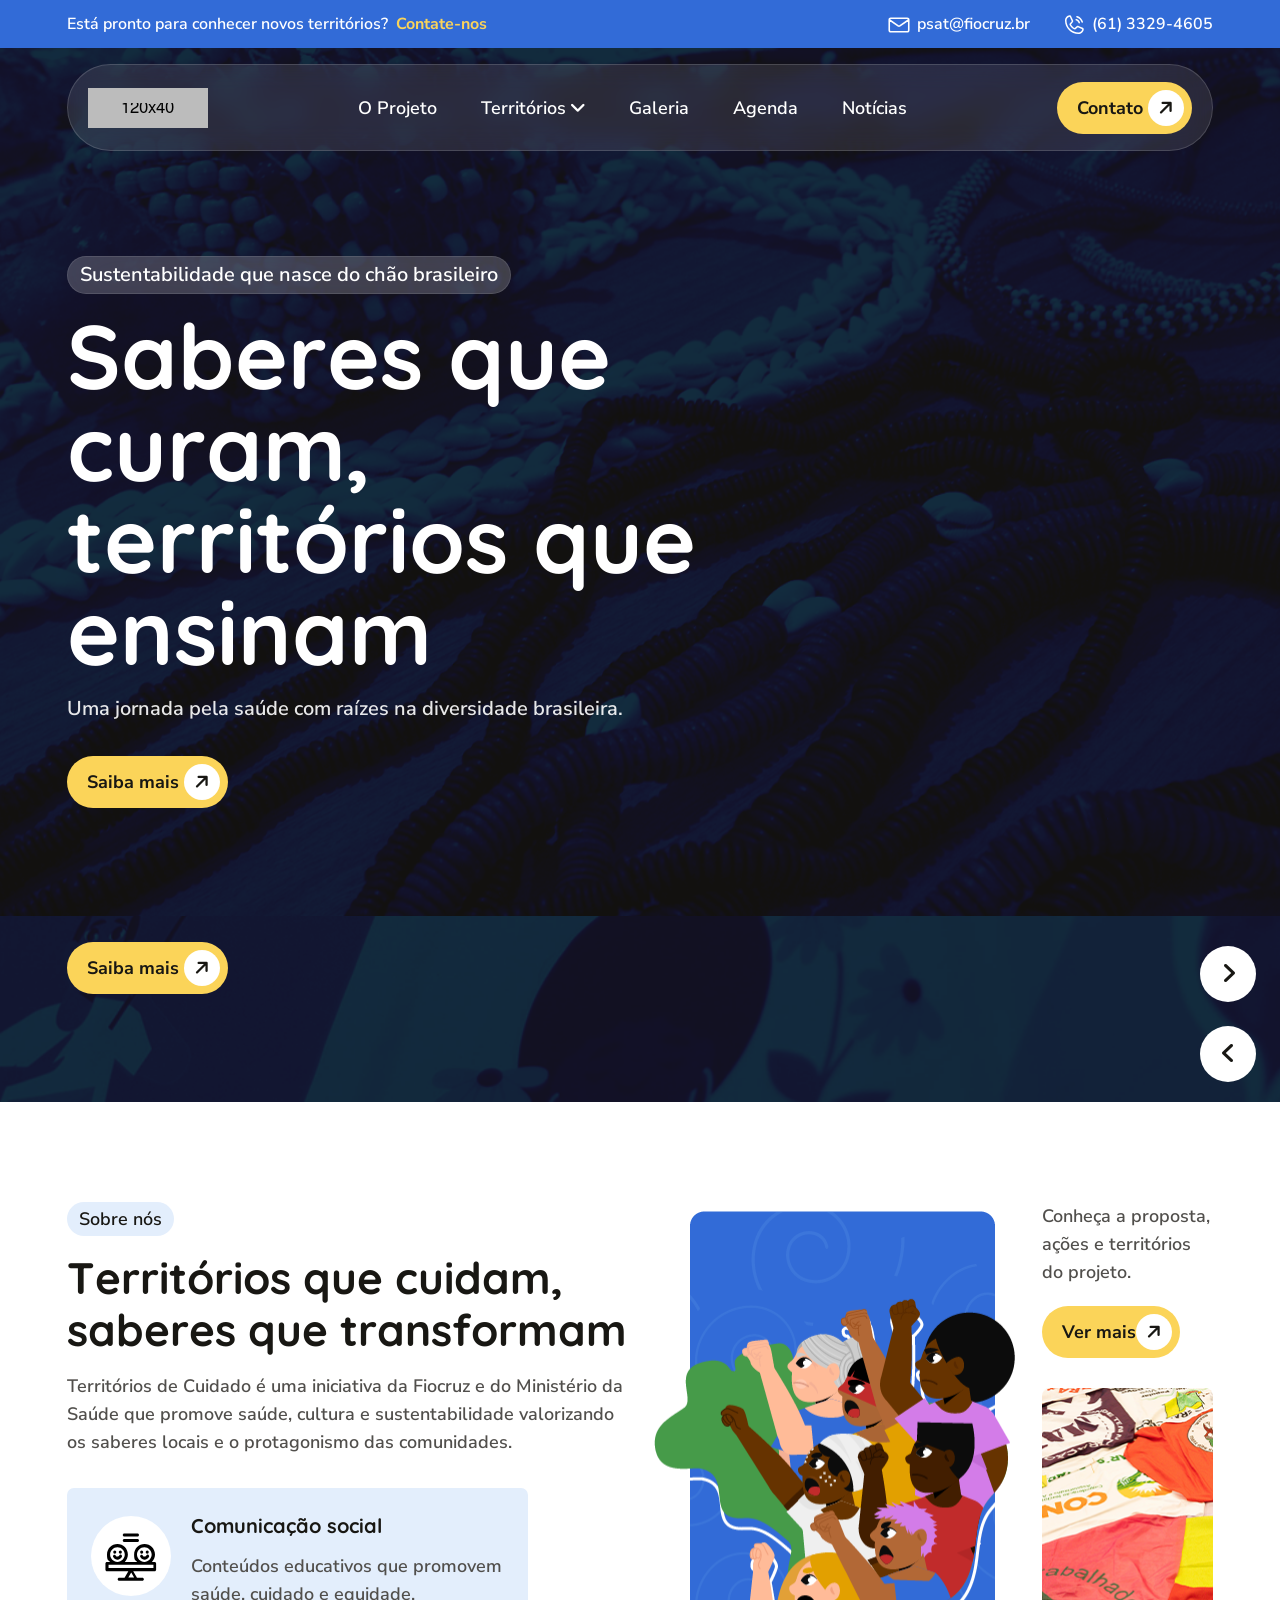
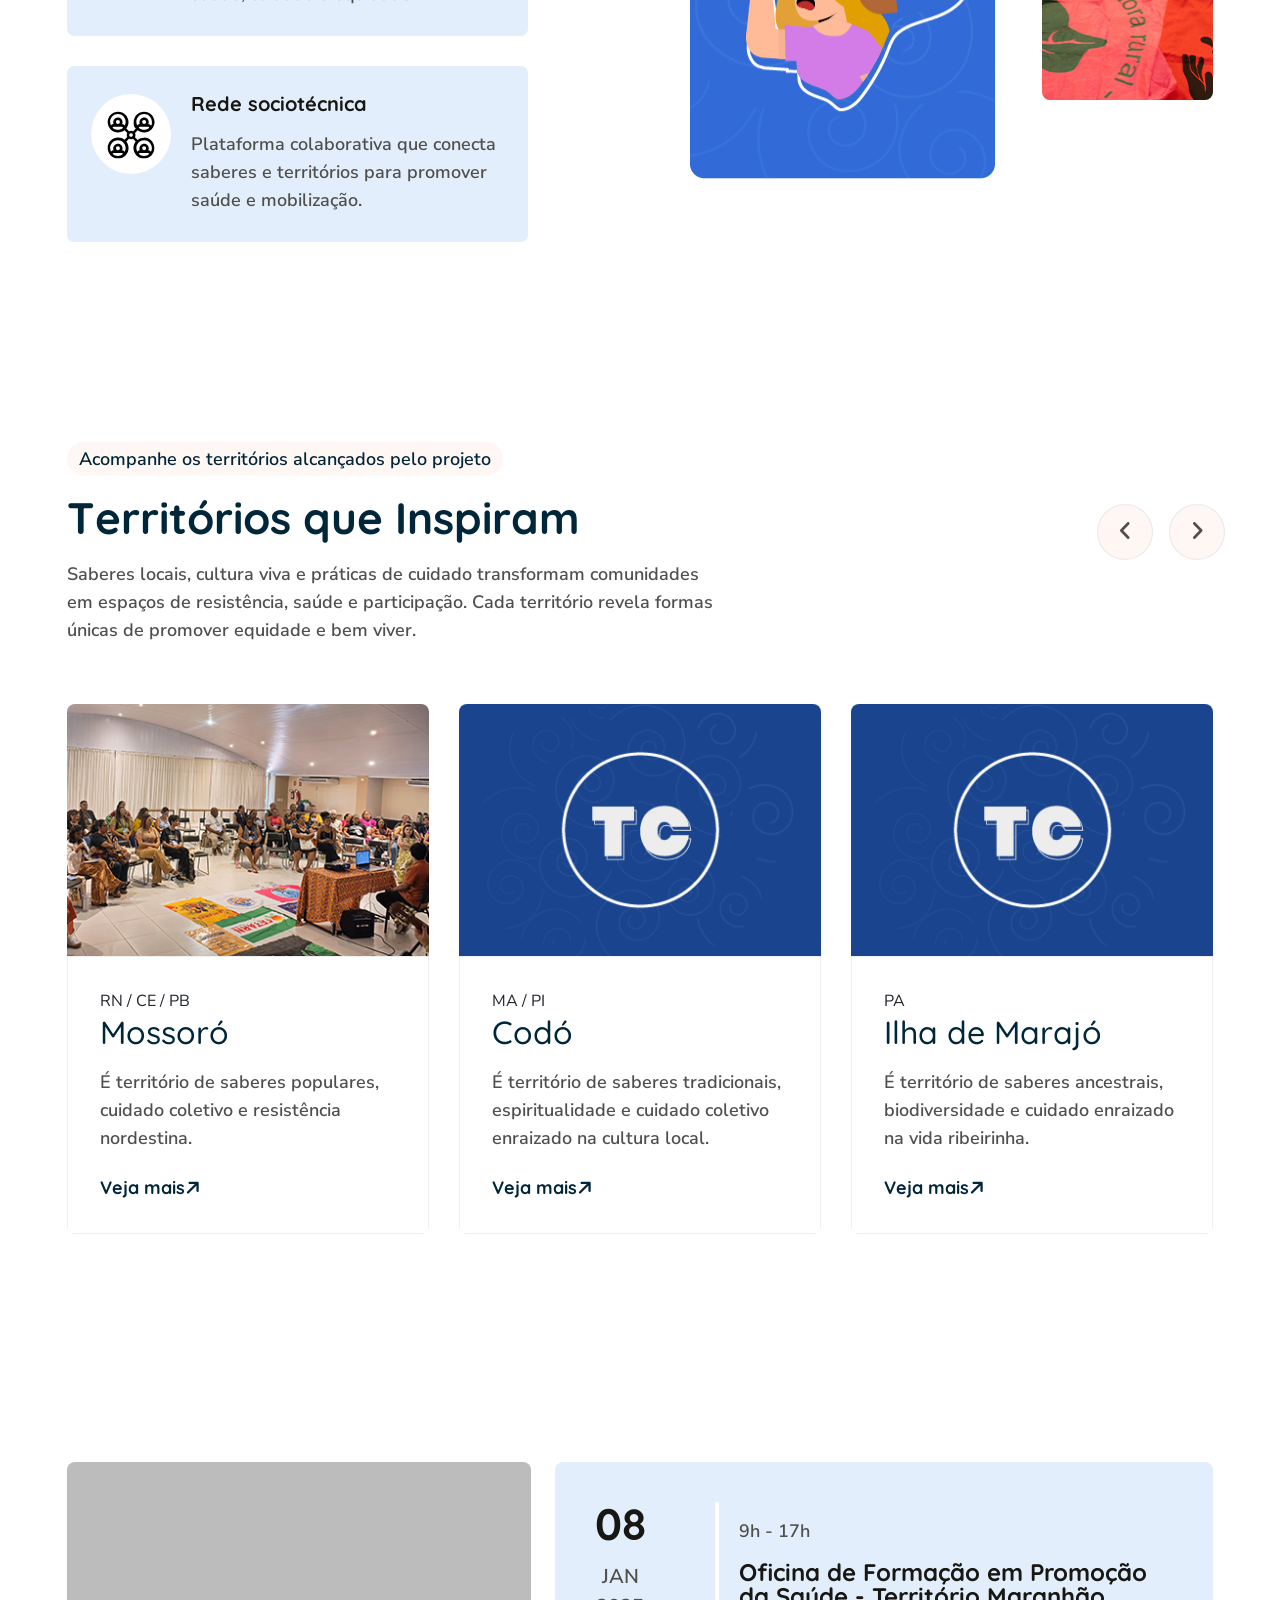
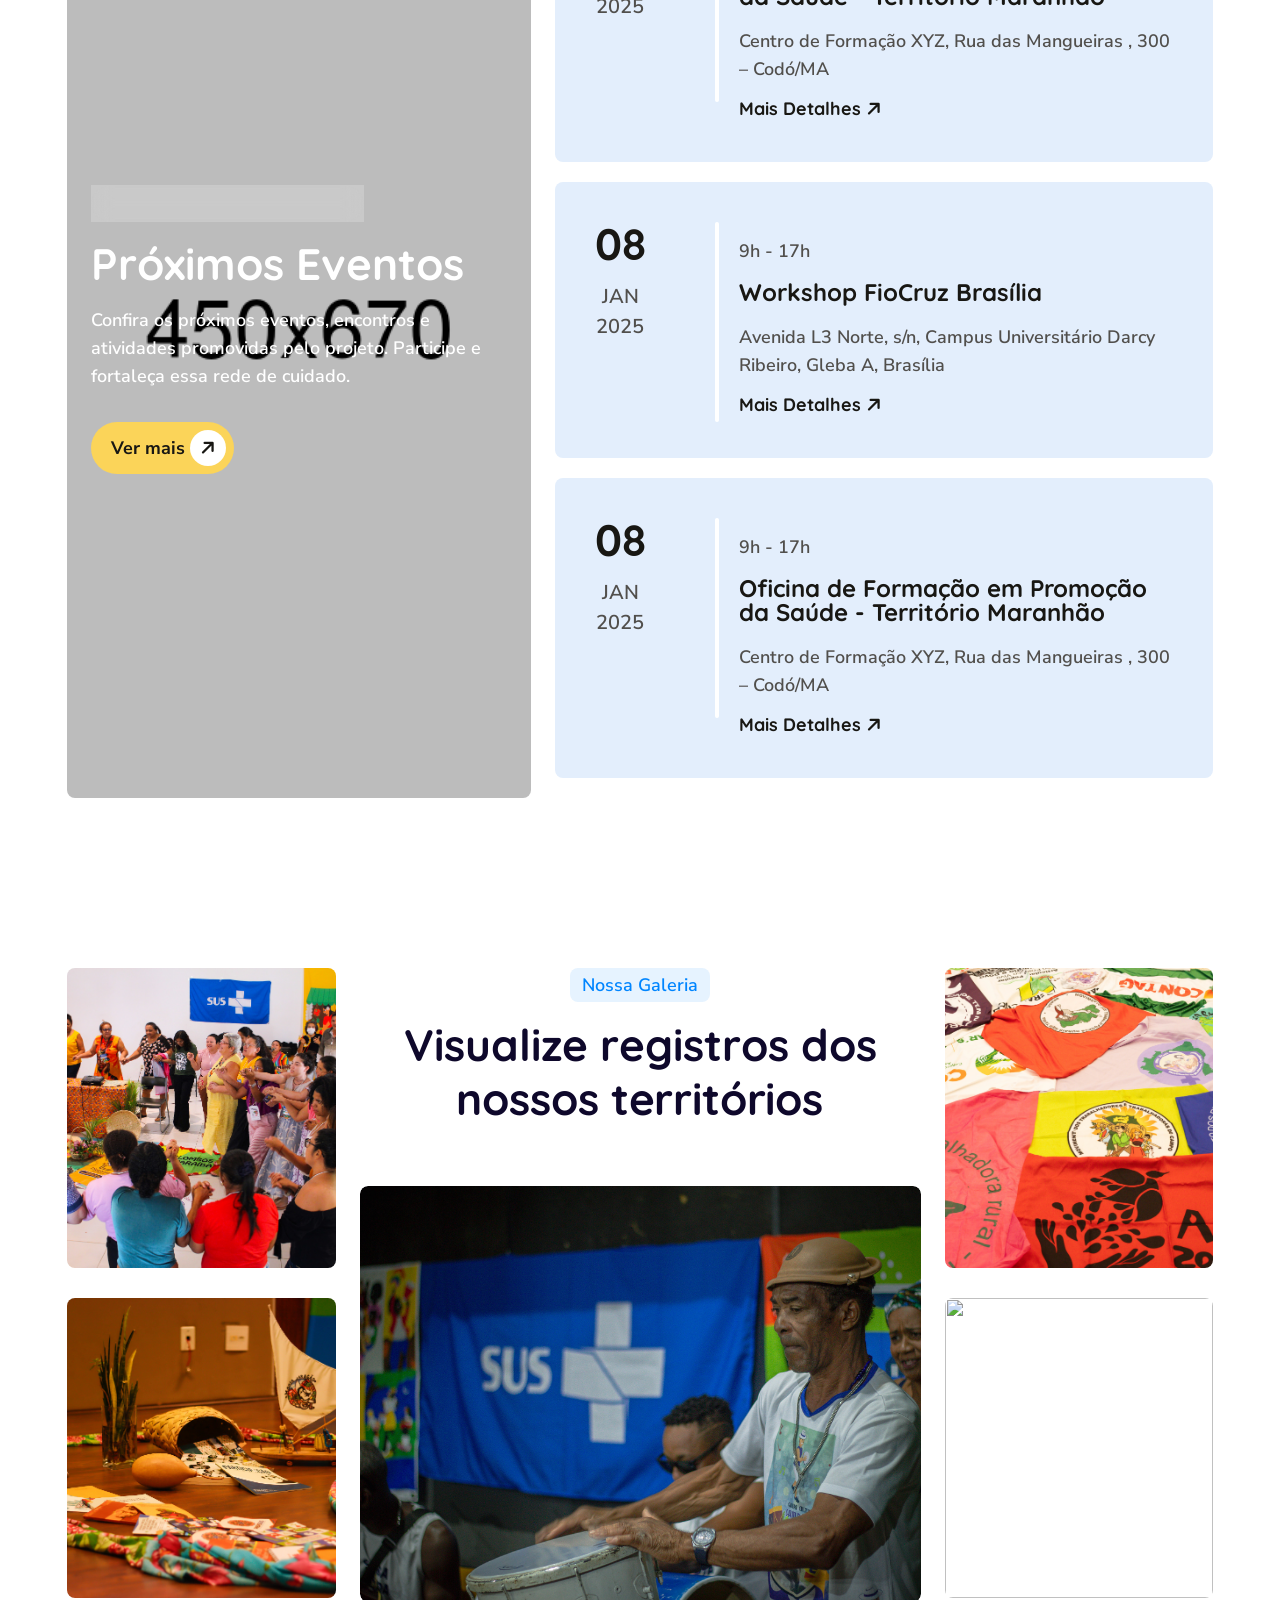
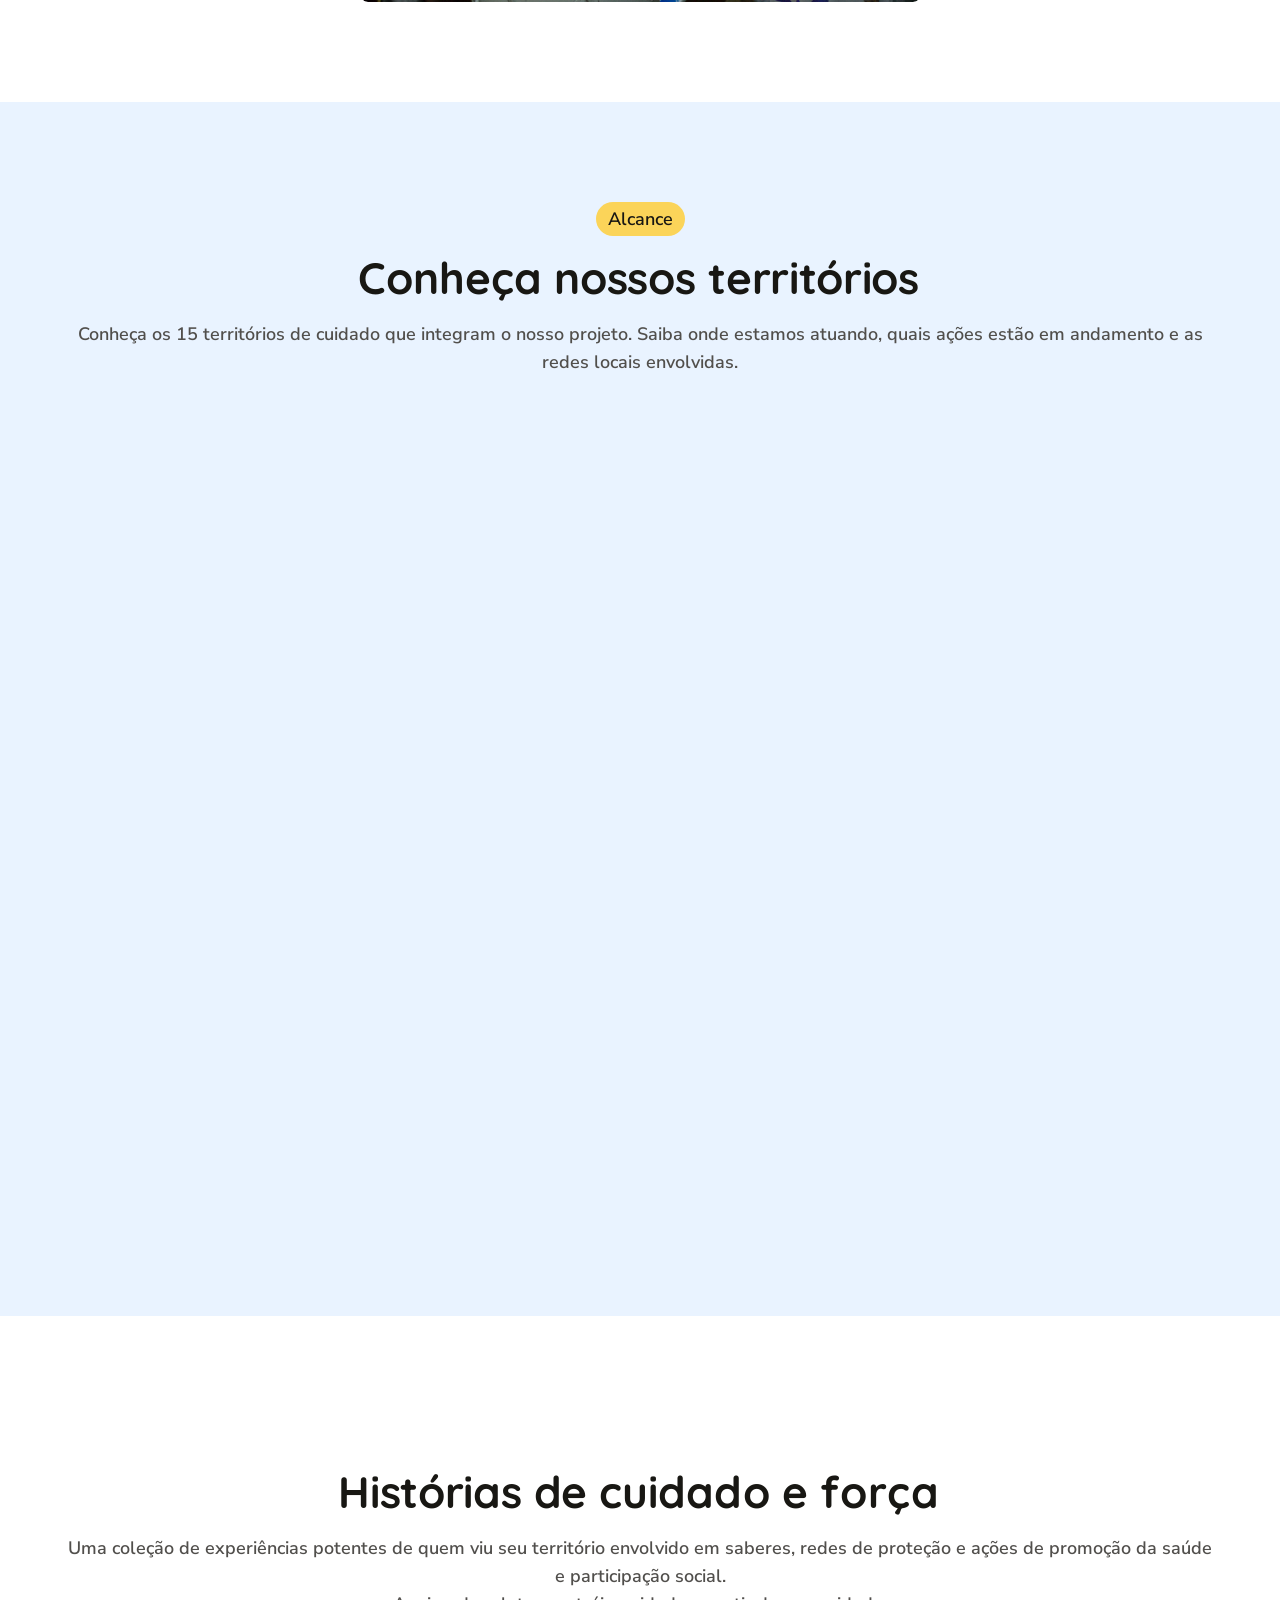
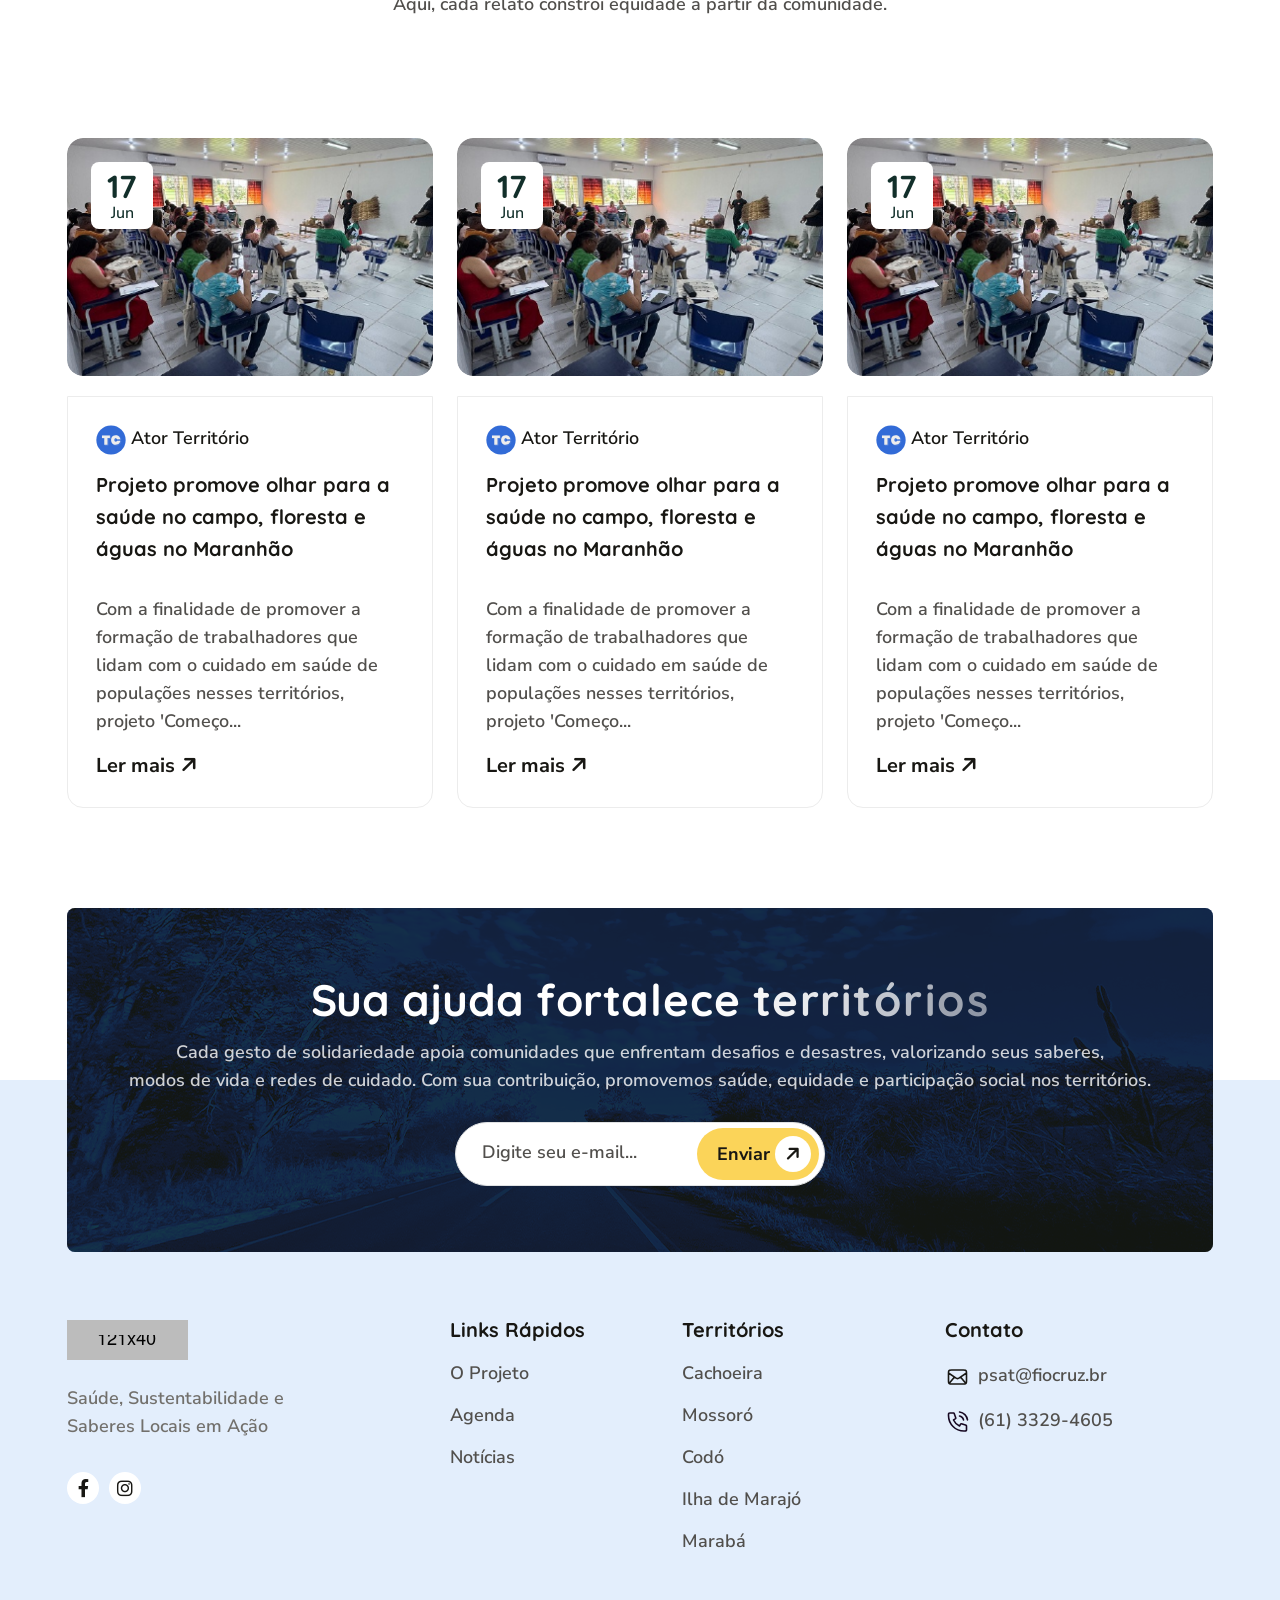
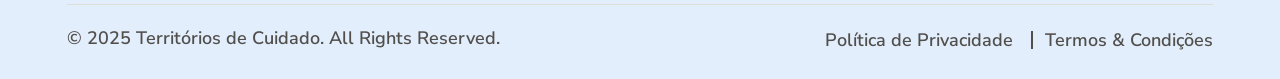
==== commit 918b2084: "new version fix new version fix" ====
--- a/index.html
+++ b/index.html
@@ -1,922 +1,1050 @@
 <!DOCTYPE html>
-<html lang="en"> 
+<html lang="br">
 <head>
-    <meta charset="UTF-8">
-    <meta name="viewport" content="width=device-width, initial-scale=1.0">
-    <title>Preview Page</title>
-    <!-- fav logo -->
+     <meta charset="UTF-8">
+     <meta name="viewport" content="width=device-width, initial-scale=1.0">
+     <title>Territórios de Cuidado - Saúde, Sustentabilidade e Saberes Locais em Ação</title>
+
+     <!--=====FAB ICON=======-->
     <link rel="shortcut icon" href="assets/img/logo/fav-logo1.png" type="image/x-icon">
-    <!-- css file -->
+
+    <!--===== CSS LINK =======-->
     <link rel="stylesheet" href="assets/css/plugins/bootstrap.min.css">
-    <link rel="stylesheet" href="assets/css/plugins/all.css">
-    <link rel="stylesheet" href="assets/css/preview.css">
-</head>
-<body>
-    <!-- Header Start -->
-    <header id="vl-header-sticky" class="vl-preview-header-area vl-transparent-header">
-        <div class="container">
-            <div class="row align-items-center">
-                <div class="col-xl-3 col-md-6 col-6">
-                    <!-- logo -->
-                    <div class="vl-preview-logo">
-                        <a href="preview.html"><img src="assets/img/logo/vl-logo-1.1.png" alt=""></a>
-                    </div>
+    <link rel="stylesheet" href="assets/css/plugins/aos.css">
+    <link rel="stylesheet" href="assets/css/plugins/fontawesome.css">
+    <link rel="stylesheet" href="assets/css/plugins/magnific-popup.css">
+    <link rel="stylesheet" href="assets/css/plugins/mobile.css">
+    <link rel="stylesheet" href="assets/css/plugins/owlcarousel.min.css">
+    <link rel="stylesheet" href="assets/css/plugins/swiper-bundle.min.css">
+    <link rel="stylesheet" href="assets/css/plugins/sidebar.css">
+    <link rel="stylesheet" href="assets/css/plugins/slick-slider.css">
+    <link rel="stylesheet" href="assets/css/plugins/nice-select.css">
+    <link rel="stylesheet" href="assets/css/plugins/lightbox.css">
+    <link rel="stylesheet" href="assets/css/main.css">
+    <link rel="stylesheet" href="territoriosmap.css" id="stylesheet" />
+
+     <script src="https://cdn.amcharts.com/lib/5/index.js"></script>
+    <script src="https://cdn.amcharts.com/lib/5/map.js"></script>
+    <script src="https://cdn.amcharts.com/lib/5/geodata/brazilLow.js"></script>
+    <script src="https://cdn.amcharts.com/lib/5/themes/Animated.js"></script>
+<style>
+
+    
+</style>
+    
+</head>     
+
+<body class="homepage1-body">
+
+<!--===== PRELOADER STARTS =======-->
+  <div class="preloader">
+    <div class="loading-container">
+      <div class="loading"></div>
+      <div id="loading-icon"><img src="assets/img/preloader/vl-preloader-1.1.png" alt=""></div>
+    </div>
+  </div>
+
+
+ <!-- ===================== HEADER TOP AREA START =====================-->
+  <div class="vl-header-top d-none d-lg-block">
+    <div class="container">
+      <div class="row align-items-center">
+        <div class="col-lg-6">
+          <div class="vl-header-top-content">
+            <p>Está pronto para conhecer novos territórios? </p>
+            <a href="#" class="top-contact">Contate-nos</a>
+          </div>
+        </div>
+        <div class="col-lg-6">
+          <div class="vl-header-top-icon">
+            <div class="vl-header-top-icbox">
+              <div class="top-icon">
+                <span><img src="assets/img/icons/vl-top-ic-1.1.svg" alt=""></span>
+              </div>
+              <div class="top-content">
+                <a href="mailto:info@disasterelief.com">psat@fiocruz.br</a>
+              </div>
+            </div>
+  
+            <div class="vl-header-top-icbox">
+              <div class="top-icon">
+                <span><img src="assets/img/icons/vl-top-ic-1.2.svg" alt=""></span>
+              </div>
+              <div class="top-content">
+                <a href="tel:5551234567">(61) 3329-4605</a>
+              </div>
+            </div>
+          </div>
+          
+        </div>
+      </div>
+    </div>
+  </div>
+ <!-- ===================== HEADER TOP AREA END =====================-->
+
+   <!--=====HEADER START=======-->
+   <header>
+    <div class="header-area homepage1 header header-sticky d-none d-xl-block mt-16" id="header">
+      <div class="container">
+        <div class="row">
+          <div class="col-lg-12">
+            <div class="header-elements header-elements-1">
+              <div class="site-logo">
+                <a href="page-index.html"><img src="assets/img/logo/vl-logo-1.1.png" alt=""></a>
+              </div>
+              <div class="main-menu">
+                <ul>
+                  
+                  <li><a href="page-about.html">O Projeto</a></li>
+                  
+                  <li><a href="#">Territórios  <i class="fa-solid fa-angle-down"></i></a>
+                    <ul class="dropdown-padding">
+                      <li><a href="page-cause-single.html">Cachoeira</a></li>
+                      <li><a href="page-cause-single.html">Mossoró</a></li>
+                      <li><a href="page-cause-single.html">Codó</a></li>
+                      <li><a href="page-cause-single.html">Ilha de Marajó</a></li>
+                      <li><a href="page-cause-single.html">Marabá</a></li>
+                    </ul>
+                  </li>
+                  <li><a href="page-gallery.html">Galeria</a></li>
+                  <li><a href="page-event.html">Agenda</a></li>
+                  <li><a href="page-blog.html">Notícias</a></li>
+                  
+                  
+                </ul>
+              </div>
+              <div class="btn-area">
+                <a href="page-contact.html" class="header-btn1">Contato   <span><i class="fa-solid fa-arrow-right"></i></span></a>
+              </div>
+            </div>
+          </div>
+        </div>
+      </div>
+    </div>
+   </header>
+  <!--=====HEADER END =======-->
+
+  <!--===== MOBILE HEADER STARTS =======-->
+ <div class="mobile-header mobile-haeder1 d-block d-xl-none">
+  <div class="container">
+    <div class="col-12">
+      <div class="mobile-header-elements">
+        <div class="mobile-logo">
+          <a href="page-index.html"><img src="assets/img/logo/vl-logo-1.1.png" alt=""></a>
+        </div>
+        <div class="mobile-nav-icon dots-menu">
+          <i class="fa-solid fa-bars"></i>
+        </div>
+      </div>
+    </div>
+  </div>
+</div>
+
+<div class="mobile-sidebar mobile-sidebar1">
+  <div class="logosicon-area">
+    <div class="logos">
+      <img src="assets/img/logo/vl-footer-logo-1.1.png" alt="">
+    </div>
+    <div class="menu-close">
+      <i class="fa-solid fa-xmark"></i>
+    </div>
+   </div>
+  <div class="mobile-nav mobile-nav1">
+    <ul class="mobile-nav-list nav-list1">
+      <li><a href="page-about.html">O Projeto</a></li>
+      <li><a href="#">Territórios</a>
+        <ul class="sub-menu">
+          <li><a href="event.html">Events</a></li>
+          <li><a href="event-left.html">Events Left</a></li>
+          <li><a href="event-right.html">Events Right</a></li>
+          <li><a href="event-single.html">Events Single</a></li>
+        </ul>
+      </li>
+      <li><a href="page-gallery.html">Galeria</a></li>
+      <li><a href="page-event.html">Agenda</a></li>
+      <li><a href="page-blog.html">Notícias</a></li>
+    </ul>
+
+    <div class="allmobilesection">
+      <!-- btn -->
+      <a href="page-contact.html"  class="header-mobile-btn1">Contato <span><i class="fa-solid fa-arrow-right"></i></span></a>
+      
+      <div class="vl-mobile-contact1">
+        <h3 class="title">Informações</h3>
+        <div class="footer1-contact-info">
+          <div class="contact-info-single">
+            <div class="contact-info-icon">
+              <i class="fa-solid fa-phone-volume"></i>
+            </div>
+            <div class="contact-info-text">
+              <a href="tel:+3(924)4596512">
+                (61) 3329-4605
+                </a>
+            </div>
+          </div>
+
+          <!-- single footer -->
+          <div class="contact-info-single">
+            <div class="contact-info-icon">
+              <i class="fa-solid fa-envelope"></i>
+            </div>
+            <div class="contact-info-text">
+              <a href="mailto:info@example.com">psat@fiocruz.br</a>
+            </div>
+          </div>
+
+          <div class="vl-mobile-contact1">
+            <h3 class="title">Social Links</h3>
+            <div class="social-links-mobile-menu">
+              <ul>
+                <li><a href="#"><i class="fa-brands fa-facebook-f"></i></a></li>
+                <li><a href="#"><i class="fa-brands fa-instagram"></i></a></li>
+              </ul>
+            </div>
+          </div>
+        </div>
+      </div>
+     </div>
+  </div>
+</div>
+<!--===== MOBILE HEADER STARTS =======-->
+
+
+
+
+<!--===== HERO AREA STARTS =======-->
+<div class="vl-banner p-relative fix">
+  <div class="slider-active-1">
+    <!-- single slider -->
+    <div class="vl-hero-slider vl-hero-bg" style="background-image: url(./assets/img/banner/vl-banner-1.1.png);">
+          
+      <div class="container">
+        <div class="row">
+          <div class="col-xl-7">
+            <div class="vl-hero-section-title">
+                <h5 class="vl-subtitle">Promoção da saúde valorizando saberes e territórios</h5>
+                <h1 class="vl-title text-anime-style-3">Saúde, Sustentabilidade e Saberes Locais</h1>
+                <p>Saiba como o projeto esta promovendo cuidado,
+                  <br class="d-none d-xl-block">saúde e equidade nos territórios brasileiros.</p>
+                  <h1 class="vl-title text-anime-style-3"> </h1>
+                  <h1 class="vl-title text-anime-style-3"> </h1>
+                <div class="vl-hero-btn">
+                  <a href="contact.html" class="header-btn1">Saiba mais <span><i class="fa-solid fa-arrow-right"></i></span></a>
                 </div>
-                <div class="col-xl-6 d-none d-xl-block">
-                    <!-- menu -->
-                    <div class="vl-preview-menu">
-                        <nav class="vl-preview-menu-active">
-                            <ul>
-                                <li><a href="#demo">Demos</a></li>
-                                <li><a href="#feature">Features</a></li>
-                                <li><a href="#">Documentation</a></li>
-                                <li><a href="#">Support</a></li>
-                            </ul>
-                        </nav>
-                    </div>
+            </div>
+          </div>
+          <div class="col-lg-5"></div>
+        </div>
+      </div>
+    </div>
+  
+    <!-- single slider -->
+    <div class="vl-hero-slider vl-hero-bg" style="background-image: url(./assets/img/banner/vl-banner-1.2.png);">
+    
+      <div class="container">
+        <div class="row">
+          <div class="col-xl-7">
+            <div class="vl-hero-section-title">
+                <h5 class="vl-subtitle">Sustentabilidade que nasce do chão brasileiro
+                </h5>
+                <h1 class="vl-title text-anime-style-3">Saberes que curam, territórios que ensinam</h1>
+                <p>Uma jornada pela saúde com raízes na diversidade brasileira.</p>
+                <div class="vl-hero-btn">
+                  <a href="contact.html" class="header-btn1">Saiba mais <span><i class="fa-solid fa-arrow-right"></i></span></a>
                 </div>
-                <div class="col-xl-3 col-md-6 col-6">
-                    <!-- btn -->
-                    <div class="vl-btn-end d-none d-xl-block">
-                        <a href="https://themeforest.net/user/vikinglab/portfolio" target="_blank" class="vl-preview-btn"> <span><img src="assets/img/preview/shopping-cart.svg" alt=""></span>Purchase Now</a>
-                    </div>
-                    <div class="vl-header-action-item d-block d-xl-none">
-                        <button type="button" class="vl-offcanvas-toggle">
-                            <svg xmlns="http://www.w3.org/2000/svg" width="30" height="16" viewBox="0 0 30 16">
-                              <rect x="10" width="20" height="2" fill="currentColor"></rect>
-                              <rect x="5" y="7" width="25" height="2" fill="currentColor"></rect>
-                              <rect x="10" y="14" width="20" height="2" fill="currentColor"></rect>
-                            </svg>
-                        </button>
-                     </div>
+            </div>
+          </div>
+          <div class="col-lg-5"></div>
+        </div>
+      </div>
+    </div>
+
+    <!-- single slider -->
+    <div class="vl-hero-slider vl-hero-bg" style="background-image: url(./assets/img/banner/vl-banner-1.3.png);">
+    
+      <div class="container">
+        <div class="row">
+          <div class="col-xl-7">
+            <div class="vl-hero-section-title">
+                <h5 class="vl-subtitle">Saúde com identidade e pertencimento</h5>
+                <h1 class="vl-title text-anime-style-3">Equidade em saúde começa com escuta e acolhimento</h1>
+                <p>Descubra como o projeto fortalece comunidades e práticas locais.</p>
+                <div class="vl-hero-btn">
+                  <a href="contact.html" class="header-btn1">Saiba mais <span><i class="fa-solid fa-arrow-right"></i></span></a>
                 </div>
             </div>
-        </div>
-    </header>
-    <!-- Header End -->
-
-    <!-- offcanvas menu start -->
-    <div class="vl-offcanvas">
-        <div class="vl-offcanvas-wrapper">
-            <div class="vl-offcanvas-header d-flex justify-content-between align-items-center mb-50">
-                <div class="vl-offcanvas-logo">
-                    <a href="index.html"><img src="assets/img/logo/vl-footer-logo-1.1.png" alt=""></a>
+          </div>
+          <div class="col-lg-5"></div>
+        </div>
+      </div>
+    </div>
+  </div>
+  <div class="vl-arrow">
+    <span class="prev-arow"><i class="fa-solid fa-angle-right"></i></span>
+    <span class="next-arow"><i class="fa-solid fa-angle-left"></i></span>
+  </div>
+</div>
+<!--===== HERO AREA ENDS =======-->
+
+<!--===== ABOUT AREA STARTS =======-->
+<section class="vl-about-section sp2">
+  <div class="container">
+    <div class="row">
+      <div class="col-xl-6">
+        <div class="vl-about-content">
+          <div class="vl-section-title-1">
+            <h5 class="subtitle" data-aos="fade-right" data-aos-duration="800" data-aos-delay="300">Sobre nós</h5>
+            <h2 class="title text-anime-style-3">Territórios que cuidam, saberes que transformam</h2>
+            <p class="pb-32" data-aos="fade-right" data-aos-duration="800" data-aos-delay="300">Territórios de Cuidado é uma iniciativa da Fiocruz e do Ministério da Saúde que promove saúde, cultura e sustentabilidade valorizando os saberes locais e o protagonismo das comunidades.</p>
+          </div>
+          <div class="row">
+            <div class="col-xl-12 col-lg-6 col-md-6">
+              <!-- single icon box -->
+              <div class="vl-about-icon-box mb-30">
+                <div class="vl-about-icon">
+                  <span><img src="assets/img/icons/vl-about-1.1.svg" alt=""></span>
                 </div>
-                <div class="vl-offcanvas-close">
-                    <button class="vl-offcanvas-close-toggle"><img src="assets/img/preview/vl-close-preview.svg" alt=""></button>
+                <div class="vl-icon-content">
+                  <h3 class="title"><a href="service.html">Comunicação social</a></h3>
+                  <p>Conteúdos educativos que promovem saúde, cuidado e equidade.</p>
                 </div>
-            </div>
-
-            <div class="vl-offcanvas-menu d-xl-none mb-40">
-                <nav></nav>
-            </div>
-            
-            <div class="vl-offcanvas-info mb-40">
-                <h3 class="vl-offcanvas-sm-title mb-15">Contact Us</h3>
-                <ul>
-                    <li><a href="tel:+599546476" target="_blank"><span class="icon"><img src="assets/img/icons/vl-footer-2.1.svg" alt=""></span>+57 9954 6476</a></li>
-                    <li><a href="mailto:hello@leak.com" target="_blank"><span class="icon"><img src="assets/img/icons/vl-footer-ic-1.1.svg" alt=""></span>hello@leak.com</a></li>
-                    <li><a href="#"><span class="icon"><img src="assets/img/icons/vl-footer-ic-1.2.svg" alt=""></span>Los Angles, California</a></li>
-                </ul>
-            </div>
+              </div>
+            </div>
+            <div class="col-xl-12 col-lg-6 col-md-6">
+              <!-- single icon box -->
+              <div class="vl-about-icon-box mb-30">
+                <div class="vl-about-icon">
+                  <span><img src="assets/img/icons/vl-about-1.2.svg" alt=""></span>
+                </div>
+                <div class="vl-icon-content">
+                  <h3 class="title"><a href="service.html">Rede sociotécnica</a></h3>
+                  <p>Plataforma colaborativa que conecta saberes e territórios para promover saúde e mobilização.</p>
+                </div>
+              </div>
+            </div>
+          </div>
+        </div>
+      </div>
+      <div class="col-xl-4 col-md-6 mb-30">
+        <div class="vl-about-large-thumb reveal">
+          <img class="w-100" src="assets/img/about/vl-about-1.1.png" alt="">
+        </div>
+      </div>
+      <div class="col-xl-2 col-md-6 mb-30">
+        <div class="vl-about-sm-content" data-aos="zoom-in-up" data-aos-duration="1000" data-aos-delay="300">
+          <p>Conheça a proposta, ações e territórios do projeto.</p>
+          <div class="btn-area">
+            <a href="team.html" class="header-btn1">Ver mais<span><i class="fa-solid fa-arrow-right"></i></span></a>
+          </div>
+          <div class="vl-about-sm-thumb d-none d-md-block">
+            <img class="w-100" src="assets/img/about/vl-about-1.2.png" alt="">
+          </div>
+        </div>
+      </div>
+    </div>
+  </div>
+</section>
+<!--===== ABOUT AREA ENDS =======-->
+
+<!--===== carrossel territórios =======-->
+<section class="vl-event-area sp1">
+  <div class="container p-relative">
+    <div class="row">
+      <div class="col-xl-7">
+        <div class="vl-section-title4 mb-60">
+          <h5 class="subtitle" data-aos="fade-up" data-aos-duration="800" data-aos-delay="300">Acompanhe os territórios alcançados pelo projeto</h5>
+          <h2 class="title text-anime-style-3">Territórios que Inspiram</h2>
+          <p class="para" data-aos="fade-up" data-aos-duration="800" data-aos-delay="300">Saberes locais, cultura viva e práticas de cuidado transformam comunidades em espaços de resistência, saúde e participação. Cada território revela formas únicas de promover equidade e bem viver.</p>
+        </div>
+      </div>
+    </div>
+    <div class="row">
+       <div id="event4" class="owl-carousel owl-theme">
+        
+        <!-- single event -->
+        <div class="vl-single-event4">
+          <div class="thumb">
+            <img class="w-100" src="assets/img/event/vl-event-4.1_BA.png" alt="">
+          </div>
+          <div class="content">
+            <div class="vl-cause-content">
+              <div class="icon">
+                <span><a href="#" class="icon">BA</a></span>
+              </div>
+              <h3 class="title"><a href="page-cause-single.html"><h2>Cachoeira</h2></a></h3>
+              <p class="para">Pulsa cultura, resistência e cuidado comunitário em cada território.</p>
+              <a href="page-cause-single.html" class="details">Veja mais<span><i class="fa-solid fa-arrow-right"></i></span></a>
+            </div>
+          </div>
+        </div>
+
+        <!-- single event -->
+        <div class="vl-single-event4">
+          <div class="thumb">
+            <img class="w-100" src="assets/img/event/vl-event-4.1_RN.png" alt="">
+          </div>
+          <div class="content">
+            <div class="vl-cause-content">
+              <div class="icon">
+                <span><a href="#" class="icon">RN / CE / PB</a></span>
+              </div>
+              <h3 class="title"><a href="page-cause-single.html"><h2>Mossoró</h2></a></h3>
+              <p class="para">É território de saberes populares, cuidado coletivo e resistência nordestina.</p>
+              <a href="page-cause-single.html" class="details">Veja mais<span><i class="fa-solid fa-arrow-right"></i></span></a>
+            </div>
+          </div>
+        </div>
+
+        <!-- single event -->
+        <div class="vl-single-event4">
+          <div class="thumb">
+            <img class="w-100" src="assets/img/event/vl-event-4.1.png" alt="">
+          </div>
+          <div class="content">
+            <div class="vl-cause-content">
+              <div class="icon">
+                <span><a href="#" class="icon">MA / PI</a></span>
+              </div>
+              <h3 class="title"><a href="page-cause-single.html"><h2>Codó</h2></a></h3>
+              <p class="para">É território de saberes tradicionais, espiritualidade e cuidado coletivo enraizado na cultura local.</p>
+              <a href="page-cause-single.html" class="details">Veja mais<span><i class="fa-solid fa-arrow-right"></i></span></a>
+            </div>
+          </div>
+        </div>
+
+        <!-- single event -->
+        <div class="vl-single-event4">
+          <div class="thumb">
+            <img class="w-100" src="assets/img/event/vl-event-4.1.png" alt="">
+          </div>
+          <div class="content">
+            <div class="vl-cause-content">
+              <div class="icon">
+                <span><a href="#" class="icon">PA</a></span>
+              </div>
+              <h3 class="title"><a href="page-cause-single.html"><h2>Ilha de Marajó</h2></a></h3>
+              <p class="para">É território de saberes ancestrais, biodiversidade e cuidado enraizado na vida ribeirinha.</p>
+              <a href="page-cause-single.html" class="details">Veja mais<span><i class="fa-solid fa-arrow-right"></i></span></a>
+            </div>
+          </div>
+        </div>
+
+        <!-- single event -->
+        <div class="vl-single-event4">
+          <div class="thumb">
+            <img class="w-100" src="assets/img/event/vl-event-4.1_PA.png" alt="">
+          </div>
+          <div class="content">
+            <div class="vl-cause-content">
+              <div class="icon">
+                <span><a href="#" class="icon">PA / TO / MA</a></span>
+              </div>
+              <h3 class="title"><a href="page-cause-single.html"><h2>Marabá</h2></a></h3>
+              <p class="para">É território de diversidade amazônica, saberes populares e práticas de cuidado que fortalecem comunidades.</p>
+              <a href="page-cause-single.html" class="details">Veja mais<span><i class="fa-solid fa-arrow-right"></i></span></a>
+            </div>
+          </div>
+        </div>
+
+        
+      </div>
+    </div>
+  </div>
+</section>
+<!--===== EVENTS AREA ENDS =======-->
+
+<!--===== Event AREA STARTS =======-->
+<section class="vl-blog sp2">
+  <div class="container">
+    <div class="row">
+      <div class="col-xl-5">
+        <div class="vl-blog-lar-thumb-bg" style="background-image: url(./assets/img/blog/vl-blog-larg-thmb.png);">
+          <div class="vl-section-title-1">
+            <h5 class="subtitle" data-aos="fade-right" data-aos-duration="800" data-aos-delay="300">Fique ligado na nossa agenda</h5>
+            <h2 class="title text-anime-style-3">Próximos Eventos</h2>
+            <p class="pb-32" data-aos="fade-right" data-aos-duration="800" data-aos-delay="300">Confira os próximos eventos, encontros e atividades promovidas pelo projeto. Participe e fortaleça essa rede de cuidado.</p>
+            <div class="btn-area" data-aos="fade-right" data-aos-duration="800" data-aos-delay="300">
+              <a href="page-event-single.html" class="header-btn1">Ver mais <span><i class="fa-solid fa-arrow-right"></i></span></a>
+            </div>
+          </div>
+        </div>
+      </div>
+      <div class="col-xl-7 col-lg-6" data-aos="zoom-in-up" data-aos-duration="1000" data-aos-delay="300">
+
+      <!-- single event item -->
+      <div class="col-lg-12 mb-20">
+        <div class="event-bg-flex">
+          <div class="event-date">
+            <h3 class="title">08</h3>
+            <p class="year">JAN <br class="d-none d-xl-block"> 2025</p>
+          </div>
+          <div class="event-content col-lg-9">
+            <div class="event-meta-home">
+              <p class="para">9h - 17h</p>
+            </div>
+            <a href="page-event-single.html" class="title">Oficina de Formação em Promoção da Saúde - Território Maranhão</a>
+            <p class="para">Centro de Formação XYZ, Rua das Mangueiras , 300 – Codó/MA</p>
+            <a href="page-event-single.html" class="details">Mais Detalhes <span><i class="fa-solid fa-arrow-right"></i></span></a>
+          </div>
+        </div>
+      </div>
+
+      <!-- single event item -->
+      <div class="col-lg-12 mb-20">
+        <div class="event-bg-flex">
+          <div class="event-date">
+            <h3 class="title">08</h3>
+            <p class="year">JAN <br class="d-none d-xl-block"> 2025</p>
+          </div>
+          <div class="event-content col-lg-9">
+            <div class="event-meta-home">
+              <p class="para">9h - 17h</p>
+            </div>
+            <a href="page-event-single.html" class="title">Workshop FioCruz Brasília</a>
+            <p class="para">Avenida L3 Norte, s/n, Campus Universitário Darcy Ribeiro, Gleba A, Brasília </p>
+            <a href="page-event-single.html" class="details">Mais Detalhes <span><i class="fa-solid fa-arrow-right"></i></span></a>
+          </div>
+        </div>
+      </div>
+
+      <!-- single event item -->
+      <div class="col-lg-12 mb-20">
+        <div class="event-bg-flex">
+          <div class="event-date">
+            <h3 class="title">08</h3>
+            <p class="year">JAN <br class="d-none d-xl-block"> 2025</p>
+          </div>
+          <div class="event-content col-lg-9">
+            <div class="event-meta-home">
+              <p class="para">9h - 17h</p>
+            </div>
+            <a href="page-event-single.html" class="title">Oficina de Formação em Promoção da Saúde - Território Maranhão</a>
+            <p class="para">Centro de Formação XYZ, Rua das Mangueiras , 300 – Codó/MA</p>
+            <a href="page-event-single.html" class="details">Mais Detalhes <span><i class="fa-solid fa-arrow-right"></i></span></a>
+          </div>
+        </div>
+      </div>
+
+     
+       
+    </div>
+  </div>
+</section>
+<!--===== Blog AREA ENDS =======-->
+
+<!--===== Gallery AREA STARTS =======-->
+<section id="gallery" class="vl-gallery3 sp2">
+  <div class="container">
+    <div class="row">
+      <div class="col-xl-3 col-md-6 order-1 order-md-1 order-xl-1">
+        <div class="vl-gallery-sm-thumb mb-30 reveal">
+          <a class="gallery-popup-link" href="assets/img/gallery/vl-gallery-1.1.jpg"><img class="w-100" src="assets/img/gallery/vl-gallery-1.1.jpg" alt=""></a>
+        </div>
+        <div class="vl-gallery-sm-thumb mb-30 reveal">
+          <a class="gallery-popup-link" href="assets/img/gallery/vl-gallery-1.2.jpg"><img class="w-100" src="assets/img/gallery/vl-gallery-1.2.jpg" alt=""></a>
+        </div>
+      </div>
+      <div class="col-xl-6 order-xl-2">
+        <div class="vl-gallery-content">
+          <div class="vl-section-title3 text-center" >
+            <h4 class="subtitle" data-aos="fade-up" data-aos-duration="1000" data-aos-delay="300">Nossa Galeria</h4>
+            <h2 class="title text-anime-style-3">Visualize registros dos nossos territórios</h2>
+            <div class="vl-gallery-large-thumb reveal mb-30">
+              <a class="gallery-popup-link" href="assets/img/gallery/vl-gallery-1.3.jpg"> <img class="w-100" src="assets/img/gallery/vl-gallery-1.3.jpg" alt=""></a>
+            </div>
+          </div>
+        </div>
+      </div>
+      <div class="col-xl-3 col-md-6 order-xl-3">
+        <div class="vl-gallery-sm-thumb mb-30 reveal">
+            <a class="gallery-popup-link" href="assets/img/gallery/vl-gallery-thum-sm-3.1.jpg"><img class="w-100" src="assets/img/gallery/vl-gallery-thum-sm-3.1.jpg" alt=""></a>
+        </div>
+        <div class="vl-gallery-sm-thumb mb-30 reveal">
+          <a class="gallery-popup-link" href="assets/img/gallery/vl-gallery-thum-sm-3.7.jpg"><img class="w-100" src="assets/img/gallery/vl-gallery-thum-sm-3.7.jpg" alt=""></a>
+        </div>
+      </div>
+    </div>
+  </div>
+</section>
+<!--===== Gallery AREA ENDS =======-->
+
+
+ <!--===== MAP AREA START =======-->
+ <section class="vl-blg sp2 map-section">
+  <div class="container">
+     <div class="row align-items-center mb-60">
+        <div class="col-lg-12">
+           <div class="vl-work-content-6">
+            <div class="vl-section-title-1 mb-60 text-center">
+              <h5 class="subtitle sub-color2" data-aos="fade-up" data-aos-duration="800" data-aos-delay="300">Alcance</h5>
+              <h2 class="title text-anime-style-3">Conheça nossos territórios</h2>
+              <p data-aos="fade-up" data-aos-duration="800" data-aos-delay="300"> 
+                Conheça os 15 territórios de cuidado que integram o nosso projeto. Saiba onde estamos atuando, quais ações estão em andamento e as redes locais envolvidas.
+              </p>
+            </div>
+           </div>
+        </div>
+     </div>
+   
+  </div>
+   
+      <div class="container overflow-hidden">
+        <div id="chartdiv"></div>
+      </div>
     
-            <div class="vl-offcanvas-social mb-40">
-                <h3 class="vl-offcanvas-sm-title mb-15">Follow Us</h3>
-                <ul>
-                    <li><a href="#"><img src="assets/img/preview/preview-fb.svg" alt=""></a></li>
-                    <li><a href="#"><img src="assets/img/preview/preview-insta.svg" alt=""></a></li>
-                    <li><a href="#"><img src="assets/img/preview/preview-twitter.svg" alt=""></a></li>
-                    <li><a href="#"><img src="assets/img/preview/preview-github.svg" alt=""></a></li>
-                </ul>
-            </div>
-        </div>
-    </div>
-    <div class="vl-offcanvas-overlay"></div>
-    <!-- offcanvas menu end -->
-
-    <main>
-        <!-- banner area start -->
-         <section class="vl-preview-banner-area fix" style="background-image: url(./assets/img/preview/vl-preview-thumb.png);">
-            <div class="container">
-                <div class="row">
-                    <div class="col-xl-7">
-                        <div class="vl-pre-baner-con">
-                            <h4 class="subtitle">Html Template</h4>
-                            <h1 class="title">Helpy- Charity And Fundraising HTML Template</h1>
-                        </div>
-                    </div>
-                    <div class="col-lg-5"></div>
+</section>
+<!--===== MAP AREA END =======-->
+
+
+
+ <!--===== Blog AREA START =======-->
+ <section class="vl-blg sp2">
+  <div class="container">
+     <div class="row align-items-center mb-60">
+        <div class="col-lg-12">
+           <div class="vl-work-content-6">
+            <div class="vl-section-title-1 mb-60 text-center">
+              <h5 class="subtitle" data-aos="fade-up" data-aos-duration="800" data-aos-delay="300">Últimas Notícias</h5>
+              <h2 class="title text-anime-style-3">Histórias de cuidado e força</h2>
+              <p data-aos="fade-up" data-aos-duration="800" data-aos-delay="300">Uma coleção de experiências potentes de quem viu seu território envolvido em saberes, redes de proteção e ações de promoção da saúde e participação social.<br class="d-none d-xl-block">Aqui, cada relato constrói equidade a partir da comunidade.</p>
+            </div>
+           </div>
+        </div>
+     </div>
+     <div class="row">
+        <!-- single blog box -->
+        <div class="col-xl-4 col-md-6 mb-30">
+           <div class="vl-single-blg-item vl-single-blg-item-6" data-aos="fade-right" data-aos-duration="800" data-aos-delay="300">
+              <div class="vl-blg-thumb vl-blg-thumb-7">
+                 <a href="page-blog-single.html"><img class="w-100" src="assets/img/blog/vl-blg-1.1.png" alt=""></a>
+                 <div class="vl-blog-date-7">
+                    <span>17 <br> <cite>Jun</cite></span>
+                 </div>
+              </div>
+              <div class="vl-blg-content vl-blg-content-6">
+                 <div class="vl-meta">
+                    <ul>
+                       <li><a href="#"><span> <img style="width: 30px; height: 30px;" src="assets/img/icons/vl-user-6.1.svg" alt=""></span>  Ator Território</a></li>
+                    </ul>
+                 </div>
+                 <h3 class="title"><a href="page-blog-single.html">Projeto promove olhar para a saúde no campo, floresta e águas no Maranhão </a></h3>
+                 <p>Com a finalidade de promover a formação de trabalhadores que lidam com o cuidado em saúde de populações nesses territórios, projeto 'Começo...</p>
+                 <a href="page-blog-single.html" class="read-more">Ler mais <span><i class="fa-solid fa-arrow-right"></i></span></a>
+              </div>
+           </div>
+        </div>
+        <!-- single blog end -->
+
+        <!-- single blog box -->
+        <div class="col-xl-4 col-md-6 mb-30">
+          <div class="vl-single-blg-item vl-single-blg-item-6" data-aos="fade-right" data-aos-duration="800" data-aos-delay="300">
+             <div class="vl-blg-thumb vl-blg-thumb-7">
+                <a href="page-blog-single.html"><img class="w-100" src="assets/img/blog/vl-blg-1.1.png" alt=""></a>
+                <div class="vl-blog-date-7">
+                   <span>17 <br> <cite>Jun</cite></span>
                 </div>
-            </div>
-         </section>
-        <!-- banner area end -->
-
-        <!-- marquee start -->
-        <div class="marquee marquee-area-bg">
-           <div class="track">
-                <p class="vl-headline"><span><img src="assets/img/preview/vl-preview-icon-1.1.svg" alt=""></span>Multiple Inner Pages</p>
-                <p class="vl-headline"><span><img src="assets/img/preview/vl-preview-icon-1.1.svg" alt=""></span>Well Documented</p>
-                <p class="vl-headline"><span><img src="assets/img/preview/vl-preview-icon-1.1.svg" alt=""></span>Lifetime Free Update</p>
-                <p class="vl-headline"><span><img src="assets/img/preview/vl-preview-icon-1.1.svg" alt=""></span>24/7 Support Available</p>
-                <p class="vl-headline"><span><img src="assets/img/preview/vl-preview-icon-1.1.svg" alt=""></span>Patient-Centered Approach</p>
-                <p class="vl-headline"><span><img src="assets/img/preview/vl-preview-icon-1.1.svg" alt=""></span>Multiple Inner Pages</p>
-                <p class="vl-headline"><span><img src="assets/img/preview/vl-preview-icon-1.1.svg" alt=""></span>Well Documented</p>
-                <p class="vl-headline"><span><img src="assets/img/preview/vl-preview-icon-1.1.svg" alt=""></span>Lifetime Free Update</p>
-                <p class="vl-headline"><span><img src="assets/img/preview/vl-preview-icon-1.1.svg" alt=""></span>24/7 Support Available</p>
-                <p class="vl-headline"><span><img src="assets/img/preview/vl-preview-icon-1.1.svg" alt=""></span>Patient-Centered Approach</p>
-            </div>
-        </div>
-        <!-- marquee end -->
-
-        <!-- project demo start -->
-        <section id="demo" class="vl-pre-feature-area fix pt-120 pb-90">
-            <div class="container">
-                <div class="row">
-                    <div class="col-xl-6 mx-auto text-center">
-                        <div class="vl-feature-content">
-                            <h2 class="total-demo">10+</h2>
-                            <h3 class="feature-title mb-60">Unique and Stylish Demos</h3>
-                        </div>
-                    </div>
+             </div>
+             <div class="vl-blg-content vl-blg-content-6">
+                <div class="vl-meta">
+                   <ul>
+                      <li><a href="#"><span> <img style="width: 30px; height: 30px;" src="assets/img/icons/vl-user-6.1.svg" alt=""></span>  Ator Território</a></li>
+                   </ul>
                 </div>
-
-                <div class="row">
-                    <div class="col-xl-6 mx-auto text-center">
-                        <ul class="nav nav-pills mb-80 text-center" id="pills-tab" role="tablist">
-                            <li class="nav-item" role="presentation">
-                              <button class="nav-link active" id="pills-home-tab" data-bs-toggle="pill" data-bs-target="#pills-home" type="button" role="tab" aria-controls="pills-home" aria-selected="true">Multipage Demo</button>
-                            </li>
-                            <li class="nav-item" role="presentation">
-                              <button class="nav-link" id="pills-profile-tab" data-bs-toggle="pill" data-bs-target="#pills-profile" type="button" role="tab" aria-controls="pills-profile" aria-selected="false">Landing Page Demo</button>
-                            </li>
-                            <li class="nav-item" role="presentation">
-                              <button class="nav-link" id="pills-contact-tab" data-bs-toggle="pill" data-bs-target="#pills-contact" type="button" role="tab" aria-controls="pills-contact" aria-selected="false">Inner Pages</button>
-                            </li>
-                        </ul>
-                    </div>
-                </div>
-
-                <div class="row">
-                    <div class="tab-content" id="pills-tabContent">
-                        <div class="tab-pane fade show active" id="pills-home" role="tabpanel" aria-labelledby="pills-home-tab" tabindex="0">
-                            <div class="row">
-                                <!-- single item start -->
-                                <div class="col-xl-4 col-md-6 text-center mb-30">
-                                    <div class="vl-feature-box">
-                                        <div class="vl-fearure-thumb">
-                                            <img class="w-100" src="assets/img/preview/vl-demo-1.1.png" alt="">
-                                        </div>
-                                        <div class="vl-feature-thumb-btn">
-                                            <a href="index-disaster.html" target="_blank" class="vl-preview-btn">Multi Page</a>
-                                        </div>
-                                    </div>
-                                    <h3 class="vl-feature-title">Disaster Relief  Home page</h3>
-                                </div>
-                                <!-- single item end -->
-
-                                <!-- single item start -->
-                                <div class="col-xl-4 col-md-6 text-center mb-30">
-                                    <div class="vl-feature-box">
-                                        <div class="vl-fearure-thumb">
-                                            <img class="w-100" src="assets/img/preview/vl-demo-1.2.png" alt="">
-                                        </div>
-                                        <div class="vl-feature-thumb-btn">
-                                            <a href="index-animal.html" target="_blank" class="vl-preview-btn">Multi Page</a>
-                                        </div>
-                                    </div>
-                                    <h3 class="vl-feature-title">Animal Rescue and Welfare</h3>
-                                </div>
-                                <!-- single item end -->
-
-                                <!-- single item start -->
-                                <div class="col-xl-4 col-md-6 text-center mb-30">
-                                    <div class="vl-feature-box">
-                                        <div class="vl-fearure-thumb">
-                                            <img class="w-100" src="assets/img/preview/vl-demo-1.3.png" alt="">
-                                        </div>
-                                        <div class="vl-feature-thumb-btn">
-                                            <a href="index-water.html" target="_blank" class="vl-preview-btn">Multi Page</a>
-                                        </div>
-                                    </div>
-                                    <h3 class="vl-feature-title">Water Aid Home Page</h3>
-                                </div>
-                                <!-- single item end -->
-
-                                <!-- single item start -->
-                                <div class="col-xl-4 col-md-6 text-center mb-30">
-                                    <div class="vl-feature-box">
-                                        <div class="vl-fearure-thumb">
-                                            <img class="w-100" src="assets/img/preview/vl-demo-1.4.png" alt="">
-                                        </div>
-                                        <div class="vl-feature-thumb-btn">
-                                            <a href="index-seniorcitizen.html" target="_blank" class="vl-preview-btn">Multi Page</a>
-                                        </div>
-                                    </div>
-                                    <h3 class="vl-feature-title">Senior Citizen Home Page</h3>
-                                </div>
-                                <!-- single item end -->
-
-                                 <!-- single item start -->
-                                <div class="col-xl-4 col-md-6 text-center mb-30">
-                                    <div class="vl-feature-box">
-                                        <div class="vl-fearure-thumb">
-                                            <img class="w-100" src="assets/img/preview/vl-demo-1.5.png" alt="">
-                                        </div>
-                                        <div class="vl-feature-thumb-btn">
-                                            <a href="index-human.html" target="_blank" class="vl-preview-btn">Multi Page</a>
-                                        </div>
-                                    </div>
-                                    <h3 class="vl-feature-title">Human Rights Advocacy</h3>
-                                </div>
-                                <!-- single item end -->
-
-                                <!-- single item start -->
-                                <div class="col-xl-4 col-md-6 text-center mb-30">
-                                    <div class="vl-feature-box">
-                                        <div class="vl-fearure-thumb">
-                                            <img class="w-100" src="assets/img/preview/vl-demo-1.6.png" alt="">
-                                        </div>
-                                        <div class="vl-feature-thumb-btn">
-                                            <a href="index-charity.html" target="_blank" class="vl-preview-btn">Multi Page</a>
-                                        </div>
-                                    </div>
-                                    <h3 class="vl-feature-title">Charity Home Pages</h3>
-                                </div>
-                                <!-- single item end -->
-
-                                <!-- single item start -->
-                                <div class="col-xl-4 col-md-6 text-center mb-30">
-                                    <div class="vl-feature-box">
-                                        <div class="vl-fearure-thumb">
-                                            <img class="w-100" src="assets/img/preview/vl-demo-1.7.png" alt="">
-                                        </div>
-                                        <div class="vl-feature-thumb-btn">
-                                            <a href="index-childrenhealthcare.html" target="_blank" class="vl-preview-btn">Multi Page</a>
-                                        </div>
-                                    </div>
-                                    <h3 class="vl-feature-title">Children Healthcare Pages</h3>
-                                </div>
-                                <!-- single item end -->
-
-                                <!-- single item start -->
-                                <div class="col-xl-4 col-md-6 text-center mb-30">
-                                    <div class="vl-feature-box">
-                                        <div class="vl-fearure-thumb">
-                                            <img class="w-100" src="assets/img/preview/vl-demo-1.8.png" alt="">
-                                        </div>
-                                        <div class="vl-feature-thumb-btn">
-                                            <a href="index-ngo.html" target="_blank" class="vl-preview-btn">Multi Page</a>
-                                        </div>
-                                    </div>
-                                    <h3 class="vl-feature-title">NGO Home Page</h3>
-                                </div>
-                                <!-- single item end -->
-
-                                <!-- single item start -->
-                                <div class="col-xl-4 col-md-6 text-center mb-30">
-                                    <div class="vl-feature-box">
-                                        <div class="vl-fearure-thumb">
-                                            <img class="w-100" src="assets/img/preview/vl-demo-1.9.png" alt="">
-                                        </div>
-                                        <div class="vl-feature-thumb-btn">
-                                            <a href="index-disability.html" target="_blank" class="vl-preview-btn">Multi Page</a>
-                                        </div>
-                                    </div>
-                                    <h3 class="vl-feature-title">Disability Services Home Page</h3>
-                                </div>
-                                <!-- single item end -->
-
-                                <!-- single item start -->
-                                <div class="col-xl-4 col-md-6 text-center mb-30">
-                                    <div class="vl-feature-box">
-                                        <div class="vl-fearure-thumb">
-                                            <img class="w-100" src="assets/img/preview/vl-demo-1.10.png" alt="">
-                                        </div>
-                                        <div class="vl-feature-thumb-btn">
-                                            <a href="index-treeplanting.html" target="_blank" class="vl-preview-btn">Multi Page</a>
-                                        </div>
-                                    </div>
-                                    <h3 class="vl-feature-title">Tree Planting Ecology</h3>
-                                </div>
-                                <!-- single item end -->
-
-                                <!-- single item start -->
-                                <div class="col-xl-4 col-md-6 text-center mb-30">
-                                    <div class="vl-feature-box">
-                                        <div class="vl-fearure-thumb">
-                                            <img class="w-100" src="assets/img/preview/comminsoon.png" alt="">
-                                        </div>
-                                    </div>
-                                    <h3 class="vl-feature-title">Coming Soon</h3>
-                                </div>
-                                <!-- single item end -->
-
-                                <!-- single item start -->
-                                <div class="col-xl-4 col-md-6 text-center mb-30">
-                                    <div class="vl-feature-box">
-                                        <div class="vl-fearure-thumb">
-                                            <img class="w-100" src="assets/img/preview/comminsoon.png" alt="">
-                                        </div>
-                                    </div>
-                                    <h3 class="vl-feature-title">Coming Soon</h3>
-                                </div>
-                                <!-- single item end -->
-                            </div>
-                        </div>
-                        <div class="tab-pane fade" id="pills-profile" role="tabpanel" aria-labelledby="pills-profile-tab" tabindex="0">
-                            <div class="row">
-                                <!-- single item start -->
-                                <div class="col-xl-4 col-md-6 text-center mb-30">
-                                    <div class="vl-feature-box">
-                                        <div class="vl-fearure-thumb">
-                                            <img class="w-100" src="assets/img/preview/vl-demo-1.1.png" alt="">
-                                        </div>
-                                        <div class="vl-feature-thumb-btn">
-                                            <a href="index-single-disaster.html" target="_blank" class="vl-preview-btn">Single Page</a>
-                                        </div>
-                                    </div>
-                                    <h3 class="vl-feature-title">Disaster Relief</h3>
-                                </div>
-                                <!-- single item end -->
-
-                                <!-- single item start -->
-                                <div class="col-xl-4 col-md-6 text-center mb-30">
-                                    <div class="vl-feature-box">
-                                        <div class="vl-fearure-thumb">
-                                            <img class="w-100" src="assets/img/preview/vl-demo-1.2.png" alt="">
-                                        </div>
-                                        <div class="vl-feature-thumb-btn">
-                                            <a href="index-single-animal.html" target="_blank" class="vl-preview-btn">Single Page</a>
-                                        </div>
-                                    </div>
-                                    <h3 class="vl-feature-title">Animal Rescue </h3>
-                                </div>
-                                <!-- single item end -->
-
-                                <!-- single item start -->
-                                <div class="col-xl-4 col-md-6 text-center mb-30">
-                                    <div class="vl-feature-box">
-                                        <div class="vl-fearure-thumb">
-                                            <img class="w-100" src="assets/img/preview/vl-demo-1.3.png" alt="">
-                                        </div>
-                                        <div class="vl-feature-thumb-btn">
-                                            <a href="index-single-water.html" target="_blank" class="vl-preview-btn">Single Page</a>
-                                        </div>
-                                    </div>
-                                    <h3 class="vl-feature-title">Water Aid</h3>
-                                </div>
-                                <!-- single item end -->
-
-                                <!-- single item start -->
-                                <div class="col-xl-4 col-md-6 text-center mb-30">
-                                    <div class="vl-feature-box">
-                                        <div class="vl-fearure-thumb">
-                                            <img class="w-100" src="assets/img/preview/vl-demo-1.4.png" alt="">
-                                        </div>
-                                        <div class="vl-feature-thumb-btn">
-                                            <a href="index-single-seniorcitizen.html" target="_blank" class="vl-preview-btn">Single Page</a>
-                                        </div>
-                                    </div>
-                                    <h3 class="vl-feature-title">Senior Citizen</h3>
-                                </div>
-                                <!-- single item end -->
-
-                                <!-- single item start -->
-                                <div class="col-xl-4 col-md-6 text-center mb-30">
-                                    <div class="vl-feature-box">
-                                        <div class="vl-fearure-thumb">
-                                            <img class="w-100" src="assets/img/preview/vl-demo-1.5.png" alt="">
-                                        </div>
-                                        <div class="vl-feature-thumb-btn">
-                                            <a href="index-single-human.html" target="_blank" class="vl-preview-btn">Single Page</a>
-                                        </div>
-                                    </div>
-                                    <h3 class="vl-feature-title"> Human Rights Advocacy</h3>
-                                </div>
-                                <!-- single item end -->
-
-                                <!-- single item start -->
-                                <div class="col-xl-4 col-md-6 text-center mb-30">
-                                    <div class="vl-feature-box">
-                                        <div class="vl-fearure-thumb">
-                                            <img class="w-100" src="assets/img/preview/vl-demo-1.6.png" alt="">
-                                        </div>
-                                        <div class="vl-feature-thumb-btn">
-                                            <a href="index-single-charity.html" target="_blank" class="vl-preview-btn">Single Page</a>
-                                        </div>
-                                    </div>
-                                    <h3 class="vl-feature-title"> Charity</h3>
-                                </div>
-                                <!-- single item end -->
-
-                                <!-- single item start -->
-                                <div class="col-xl-4 col-md-6 text-center mb-30">
-                                    <div class="vl-feature-box">
-                                        <div class="vl-fearure-thumb">
-                                            <img class="w-100" src="assets/img/preview/vl-demo-1.7.png" alt="">
-                                        </div>
-                                        <div class="vl-feature-thumb-btn">
-                                            <a href="index-single-childrenhealthcare.html" target="_blank" class="vl-preview-btn">Single Page</a>
-                                        </div>
-                                    </div>
-                                    <h3 class="vl-feature-title"> Children Healthcare</h3>
-                                </div>
-                                <!-- single item end -->
-
-                                <!-- single item start -->
-                                <div class="col-xl-4 col-md-6 text-center mb-30">
-                                    <div class="vl-feature-box">
-                                        <div class="vl-fearure-thumb">
-                                            <img class="w-100" src="assets/img/preview/vl-demo-1.8.png" alt="">
-                                        </div>
-                                        <div class="vl-feature-thumb-btn">
-                                            <a href="index-single-ngo.html" target="_blank" class="vl-preview-btn">Single Page</a>
-                                        </div>
-                                    </div>
-                                    <h3 class="vl-feature-title"> Ngo</h3>
-                                </div>
-                                <!-- single item end -->
-
-                                <!-- single item start -->
-                                <div class="col-xl-4 col-md-6 text-center mb-30">
-                                    <div class="vl-feature-box">
-                                        <div class="vl-fearure-thumb">
-                                            <img class="w-100" src="assets/img/preview/vl-demo-1.9.png" alt="">
-                                        </div>
-                                        <div class="vl-feature-thumb-btn">
-                                            <a href="index-single-disability.html" target="_blank" class="vl-preview-btn">Single Page</a>
-                                        </div>
-                                    </div>
-                                    <h3 class="vl-feature-title">Disability Services</h3>
-                                </div> 
-                                <!-- single item end -->
-                                 
-                                <!-- single item start -->
-                                <div class="col-xl-4 col-md-6 text-center mb-30">
-                                    <div class="vl-feature-box">
-                                        <div class="vl-fearure-thumb">
-                                            <img class="w-100" src="assets/img/preview/vl-demo-1.10.png" alt="">
-                                        </div>
-                                        <div class="vl-feature-thumb-btn">
-                                            <a href="index-single-treeplanting.html" target="_blank" class="vl-preview-btn">Single Page</a>
-                                        </div>
-                                    </div>
-                                    <h3 class="vl-feature-title">Tree Planting Ecology</h3>
-                                </div> 
-                                <!-- single item end --> 
-  
-                                <!-- single item start -->
-                                <div class="col-xl-4 col-md-6 text-center mb-30">
-                                    <div class="vl-feature-box">
-                                        <div class="vl-fearure-thumb">
-                                            <img class="w-100" src="assets/img/preview/comminsoon.png" alt="">
-                                        </div>
-                                    </div>
-                                    <h3 class="vl-feature-title">Coming Soon</h3>
-                                </div>
-                                <!-- single item end -->
-
-                                <!-- single item start -->
-                                <div class="col-xl-4 col-md-6 text-center mb-30">
-                                    <div class="vl-feature-box">
-                                        <div class="vl-fearure-thumb">
-                                            <img class="w-100" src="assets/img/preview/comminsoon.png" alt="">
-                                        </div>
-                                    </div>
-                                    <h3 class="vl-feature-title">Coming Soon</h3>
-                                </div>
-                                <!-- single item end -->
-                            </div>
-                        </div>
-                        <div class="tab-pane fade" id="pills-contact" role="tabpanel" aria-labelledby="pills-contact-tab" tabindex="0">
-                            <div class="row">
-                                <!-- single item start -->
-                                <div class="col-xl-4 col-md-6 text-center mb-30">
-                                    <div class="vl-feature-box">
-                                        <div class="vl-fearure-thumb">
-                                            <img class="w-100" src="assets/img/preview/vl-inner-1.1.png" alt="">
-                                        </div>
-                                        <div class="vl-feature-thumb-btn">
-                                            <a href="about.html" target="_blank" class="vl-preview-btn">Multi Page</a>
-                                        </div>
-                                    </div>
-                                    <h3 class="vl-feature-title">About Us Pages</h3>
-                                </div>
-                                <!-- single item end -->
-                               
-                                <!-- single item start -->
-                                <div class="col-xl-4 col-md-6 text-center mb-30">
-                                    <div class="vl-feature-box">
-                                        <div class="vl-fearure-thumb">
-                                            <img class="w-100" src="assets/img/preview/vl-inner-1.2.png" alt="">
-                                        </div>
-                                        <div class="vl-feature-thumb-btn">
-                                            <a href="service.html" target="_blank" class="vl-preview-btn">Multi Page</a>
-                                        </div>
-                                    </div>
-                                    <h3 class="vl-feature-title">Our Services Pages</h3>
-                                </div>
-                                <!-- single item end -->
-
-                                <!-- single item start -->
-                                <div class="col-xl-4 col-md-6 text-center mb-30">
-                                    <div class="vl-feature-box">
-                                        <div class="vl-fearure-thumb">
-                                            <img class="w-100" src="assets/img/preview/vl-inner-1.3.png" alt="">
-                                        </div>
-                                        <div class="vl-feature-thumb-btn">
-                                            <a href="cause.html" target="_blank" class="vl-preview-btn">Multi Page</a>
-                                        </div>
-                                    </div>
-                                    <h3 class="vl-feature-title">Causes Pages</h3>
-                                </div>
-                                <!-- single item end -->
-
-                                <!-- single item start -->
-                                <div class="col-xl-4 col-md-6 text-center mb-30">
-                                    <div class="vl-feature-box">
-                                        <div class="vl-fearure-thumb">
-                                            <img class="w-100" src="assets/img/preview/vl-inner-1.4.png" alt="">
-                                        </div>
-                                        <div class="vl-feature-thumb-btn">
-                                            <a href="cause-left.html" target="_blank" class="vl-preview-btn">Multi Page</a>
-                                        </div>
-                                    </div>
-                                    <h3 class="vl-feature-title">Causes Details Pages</h3>
-                                </div>
-                                <!-- single item end -->
-
-                                <!-- single item start -->
-                                <div class="col-xl-4 col-md-6 text-center mb-30">
-                                    <div class="vl-feature-box">
-                                        <div class="vl-fearure-thumb">
-                                            <img class="w-100" src="assets/img/preview/vl-inner-1.5.png" alt="">
-                                        </div>
-                                        <div class="vl-feature-thumb-btn">
-                                            <a href="cause-single.html" target="_blank" class="vl-preview-btn">Multi Page</a>
-                                        </div>
-                                    </div>
-                                    <h3 class="vl-feature-title">Causes Details Pages</h3>
-                                </div>
-                                <!-- single item end -->
-
-                                <!-- single item start -->
-                                <div class="col-xl-4 col-md-6 text-center mb-30">
-                                    <div class="vl-feature-box">
-                                        <div class="vl-fearure-thumb">
-                                            <img class="w-100" src="assets/img/preview/vl-inner-1.6.png" alt="">
-                                        </div>
-                                        <div class="vl-feature-thumb-btn">
-                                            <a href="event.html" target="_blank" class="vl-preview-btn">Multi Page</a>
-                                        </div>
-                                    </div>
-                                    <h3 class="vl-feature-title">Our Events Pages</h3>
-                                </div>
-                                <!-- single item end -->
-
-                                <!-- single item start -->
-                                <div class="col-xl-4 col-md-6 text-center mb-30">
-                                    <div class="vl-feature-box">
-                                        <div class="vl-fearure-thumb">
-                                            <img class="w-100" src="assets/img/preview/vl-inner-1.7.png" alt="">
-                                        </div>
-                                        <div class="vl-feature-thumb-btn">
-                                            <a href="event-left.html" target="_blank" class="vl-preview-btn">Multi Page</a>
-                                        </div>
-                                    </div>
-                                    <h3 class="vl-feature-title">Events Details Pages</h3>
-                                </div>
-                                <!-- single item end -->
-
-                                <!-- single item start -->
-                                <div class="col-xl-4 col-md-6 text-center mb-30">
-                                    <div class="vl-feature-box">
-                                        <div class="vl-fearure-thumb">
-                                            <img class="w-100" src="assets/img/preview/vl-inner-1.8.png" alt="">
-                                        </div>
-                                        <div class="vl-feature-thumb-btn">
-                                            <a href="event-single.html" target="_blank" class="vl-preview-btn">Multi Page</a>
-                                        </div>
-                                    </div>
-                                    <h3 class="vl-feature-title">Events Details Pages</h3>
-                                </div>
-                                <!-- single item end -->
-
-                                <!-- single item start -->
-                                <div class="col-xl-4 col-md-6 text-center mb-30">
-                                    <div class="vl-feature-box">
-                                        <div class="vl-fearure-thumb">
-                                            <img class="w-100" src="assets/img/preview/vl-inner-1.9.png" alt="">
-                                        </div>
-                                        <div class="vl-feature-thumb-btn">
-                                            <a href="faq.html" target="_blank" class="vl-preview-btn">Multi Page</a>
-                                        </div>
-                                    </div>
-                                    <h3 class="vl-feature-title">FAQ’s Pages</h3>
-                                </div>
-                                <!-- single item end -->
-
-                                <!-- single item start -->
-                                <div class="col-xl-4 col-md-6 text-center mb-30">
-                                    <div class="vl-feature-box">
-                                        <div class="vl-fearure-thumb">
-                                            <img class="w-100" src="assets/img/preview/vl-inner-1.10.png" alt="">
-                                        </div>
-                                        <div class="vl-feature-thumb-btn">
-                                            <a href="contact.html" target="_blank" class="vl-preview-btn">Multi Page</a>
-                                        </div>
-                                    </div>
-                                    <h3 class="vl-feature-title">Contact Us Pages</h3>
-                                </div>
-                                <!-- single item end -->
-
-                                <!-- single item start -->
-                                <div class="col-xl-4 col-md-6 text-center mb-30">
-                                    <div class="vl-feature-box">
-                                        <div class="vl-fearure-thumb">
-                                            <img class="w-100" src="assets/img/preview/vl-inner-1.11.png" alt="">
-                                        </div>
-                                        <div class="vl-feature-thumb-btn">
-                                            <a href="gallery.html" target="_blank" class="vl-preview-btn">Multi Page</a>
-                                        </div>
-                                    </div>
-                                    <h3 class="vl-feature-title">Our Gallery Pages</h3>
-                                </div>
-                                <!-- single item end -->
-
-                                <!-- single item start -->
-                                <div class="col-xl-4 col-md-6 text-center mb-30">
-                                    <div class="vl-feature-box">
-                                        <div class="vl-fearure-thumb">
-                                            <img class="w-100" src="assets/img/preview/vl-inner-1.12.png" alt="">
-                                        </div>
-                                        <div class="vl-feature-thumb-btn">
-                                            <a href="team.html" target="_blank" class="vl-preview-btn">Multi Page</a>
-                                        </div>
-                                    </div>
-                                    <h3 class="vl-feature-title">Our Volunteers Pages</h3>
-                                </div>
-                                <!-- single item end -->
-
-                                <!-- single item start -->
-                                <div class="col-xl-4 col-md-6 text-center mb-30">
-                                    <div class="vl-feature-box">
-                                        <div class="vl-fearure-thumb">
-                                            <img class="w-100" src="assets/img/preview/vl-inner-1.13.png" alt="">
-                                        </div>
-                                        <div class="vl-feature-thumb-btn">
-                                            <a href="blog.html" target="_blank" class="vl-preview-btn">Multi Page</a>
-                                        </div>
-                                    </div>
-                                    <h3 class="vl-feature-title">Our Blog Pages</h3>
-                                </div>
-                                <!-- single item end -->
-
-                                <!-- single item start -->
-                                <div class="col-xl-4 col-md-6 text-center mb-30">
-                                    <div class="vl-feature-box">
-                                        <div class="vl-fearure-thumb">
-                                            <img class="w-100" src="assets/img/preview/vl-inner-1.14.png" alt="">
-                                        </div>
-                                        <div class="vl-feature-thumb-btn">
-                                            <a href="blog-left.html" target="_blank" class="vl-preview-btn">Multi Page</a>
-                                        </div>
-                                    </div>
-                                    <h3 class="vl-feature-title">Our Blog Details Pages</h3>
-                                </div>
-                                <!-- single item end -->
-
-                                <!-- single item start -->
-                                <div class="col-xl-4 col-md-6 text-center mb-30">
-                                    <div class="vl-feature-box">
-                                        <div class="vl-fearure-thumb">
-                                            <img class="w-100" src="assets/img/preview/vl-inner-1.15.png" alt="">
-                                        </div>
-                                        <div class="vl-feature-thumb-btn">
-                                            <a href="blog-single.html" target="_blank" class="vl-preview-btn">Multi Page</a>
-                                        </div>
-                                    </div>
-                                    <h3 class="vl-feature-title">Our Blog Details Pages</h3>
-                                </div>
-                                <!-- single item end -->
-
-                                <!-- single item start -->
-                                <div class="col-xl-4 col-md-6 text-center mb-30">
-                                    <div class="vl-feature-box">
-                                        <div class="vl-fearure-thumb">
-                                            <img class="w-100" src="assets/img/preview/vl-inner-1.16.png" alt="">
-                                        </div>
-                                        <div class="vl-feature-thumb-btn">
-                                            <a href="404.html" target="_blank" class="vl-preview-btn">Multi Page</a>
-                                        </div>
-                                    </div>
-                                    <h3 class="vl-feature-title">Error 404 Pages</h3>
-                                </div>
-                                <!-- single item end -->
-                                 
-                                <!-- single item start -->
-                                <div class="col-xl-4 col-md-6 text-center mb-30">
-                                    <div class="vl-feature-box">
-                                        <div class="vl-fearure-thumb">
-                                            <img class="w-100" src="assets/img/preview/comminsoon.png" alt="">
-                                        </div>
-                                    </div>
-                                    <h3 class="vl-feature-title">Coming  Soon</h3>
-                                </div>
-                                <!-- single item end -->
-
-                                <!-- single item start -->
-                                <div class="col-xl-4 col-md-6 text-center mb-30">
-                                    <div class="vl-feature-box">
-                                        <div class="vl-fearure-thumb">
-                                            <img class="w-100" src="assets/img/preview/comminsoon.png" alt="">
-                                        </div>
-                                    </div>
-                                    <h3 class="vl-feature-title">Coming  Soon</h3>
-                                </div>
-                                <!-- single item end -->
-                            </div>
-                        </div>
-                    </div>
-                </div>
-            </div>
-        </section>
-         <!-- project demo end -->
-
-        <!-- iconbox area start -->
-         <section id="feature" class="vl-iconbox-area fix pt-120 pb-90">
-            <div class="container">
-                <div class="row">
-                    <div class="col-xl-6 mx-auto text-center">
-                        <div class="vl-icon-box-sec-title mb-80">
-                            <h5 class="subtitle">Core Features</h5>
-                            <h2 class="title">Lots of Amazing Features</h2>
-                        </div>
-                    </div>
-                </div>
-
-                <div class="row">
-                    <div class="col-xl-4 col-md-6 mb-30">
-                        <!-- single icon box -->
-                        <div class="vl-iconbox-wrap">
-                            <div class="icon">
-                                <span><img src="assets/img/preview/vl-feature-ico-1.1.svg" alt=""></span>
-                            </div>
-                            <div class="vl-icon-box-content">
-                                <h3 class="title">25+ Ready Pages</h3>
-                                <p>Save your time & effort by using our pre- built pages in your web development projects.</p>
-                            </div>
-                        </div>
-                    </div>
-
-                    <div class="col-xl-4 col-md-6 mb-30">
-                        <!-- single icon box -->
-                        <div class="vl-iconbox-wrap">
-                            <div class="icon">
-                                <span><img src="assets/img/preview/vl-feature-ico-1.2.svg" alt=""></span>
-                            </div>
-                            <div class="vl-icon-box-content">
-                                <h3 class="title">100% Mobile Responsive</h3>
-                                <p>Responsive design that ensures your <br> websites will work well on all devices.</p>
-                            </div>
-                        </div>
-                    </div>
-                        
-
-                    <div class="col-xl-4 col-md-6 mb-30">
-                        <!-- single icon box -->
-                        <div class="vl-iconbox-wrap">
-                            <div class="icon">
-                                <span><img src="assets/img/preview/vl-feature-ico-1.1.svg" alt=""></span>
-                            </div>
-                            <div class="vl-icon-box-content">
-                                <h3 class="title">Valid HTML & CSS</h3>
-                                <p>Validate HTML & CSS code that ensure that <br> the code complies with industry standards.</p>
-                            </div>
-                        </div>
-                    </div>
-                        
-
-                    <div class="col-xl-4 col-md-6 mb-30">
-                        <!-- single icon box -->
-                        <div class="vl-iconbox-wrap">
-                            <div class="icon">
-                                <span><img src="assets/img/preview/vl-feature-ico-1.4.svg" alt=""></span>
-                            </div>
-                            <div class="vl-icon-box-content">
-                                <h3 class="title">Clean Code</h3>
-                                <p>Ensure website efficiency with <br> clean and optimized code.</p>
-                            </div>
-                        </div>
-                    </div>
-                        
-
-                    <div class="col-xl-4 col-md-6 mb-30">
-                        <!-- single icon box -->
-                        <div class="vl-iconbox-wrap">
-                            <div class="icon">
-                                <span><img src="assets/img/preview/vl-feature-ico-1.5.svg" alt=""></span>
-                            </div>
-                            <div class="vl-icon-box-content">
-                                <h3 class="title">Google Map</h3>
-                                <p>Display your business location with <br> ease using Google Maps.</p>
-                            </div>
-                        </div>
-                    </div>
-                       
-                    <div class="col-xl-4 col-md-6 mb-30">
-                        <!-- single icon box -->
-                        <div class="vl-iconbox-wrap">
-                            <div class="icon">
-                                <span><img src="assets/img/preview/vl-feature-ico-1.6.svg" alt=""></span>
-                            </div>
-                            <div class="vl-icon-box-content">
-                                <h3 class="title">Friendly Support</h3>
-                                <p>Get prompt and friendly support for <br> any website-related issues.</p>
-                            </div>
-                        </div>
-                    </div>
-
-                    <div class="col-xl-4 col-md-6 mb-30">
-                        <!-- single icon box -->
-                        <div class="vl-iconbox-wrap">
-                            <div class="icon">
-                                <span><img src="assets/img/preview/vl-feature-ico-1.7.svg" alt=""></span>
-                            </div>
-                            <div class="vl-icon-box-content">
-                                <h3 class="title">Theme Typography</h3>
-                                <p>The creative use of fonts to convey <br> emotions and enhance design.</p>
-                            </div>
-                        </div>
-                    </div>
-
-                    <div class="col-xl-4 col-md-6 mb-30">
-                        <!-- single icon box -->
-                        <div class="vl-iconbox-wrap">
-                            <div class="icon">
-                                <span><img src="assets/img/preview/vl-feature-ico-1.8.svg" alt=""></span>
-                            </div>
-                            <div class="vl-icon-box-content">
-                                <h3 class="title">Well Documented</h3>
-                                <p>Access detailed documentation for easy website maintenance and updates.</p>
-                            </div>
-                        </div>
-                    </div>
-
-                    <div class="col-xl-4 col-md-6 mb-30">
-                        <!-- single icon box -->
-                        <div class="vl-iconbox-wrap">
-                            <div class="icon">
-                                <span><img src="assets/img/preview/vl-feature-ico-1.9.svg" alt=""></span>
-                            </div>
-                            <div class="vl-icon-box-content">
-                                <h3 class="title">Google Font</h3>
-                                <p>Choose from a vast selection of Google <br> fonts to personalize web design.</p>
-                            </div>
-                        </div>
-                    </div>
-                    
-                </div>
-            </div>
-         </section>
-        <!-- iconbox area end -->
-
-        <!-- preview cta area start -->
-        <section class="vl-preview-cta fix" style="background-image: url(./assets/img/preview/vl-preview-cta.png);">
-            <div class="container">
-                <div class="row">
-                    <div class="col-xl-6 mx-auto text-center">
-                        <div class="vl-pre-cta-content">
-                            <h2 class="title">Buy Helpy And<br class="d-none d-xl-block"> Create a Professional Website Today!</h2>
-                            <div class="vl-cta-pre-btn">
-                                <a href="https://themeforest.net/user/vikinglab/portfolio" target="_blank" class="vl-preview-btn"> <span><img src="assets/img/preview/shopping-cart.svg" alt=""></span>Purchase Now</a>
-                            </div>
-                        </div>
-                    </div>
-                </div>
-            </div>
-        </section>
-        <!-- preview cta area end -->
-         
-        <!-- progress -->
-        <div class="paginacontainer">
-            <div class="progress-wrap">
-                <svg class="progress-circle svg-content" width="100%" height="100%" viewBox="-1 -1 102 102">
-                    <path d="M50,1 a49,49 0 0,1 0,98 a49,49 0 0,1 0,-98"/>
-                </svg>
-                <div class="back-to-top">
-                    <span><img src="assets/img/preview/vl-back-to-top.svg" alt=""></span>
-                </div>
-            </div>
-        </div> 
-
-    </main>
-
-    <!-- js files -->
-
-    <script src="assets/js/plugins/jquery-3.7.1.min.js"></script>
-    <script src="assets/js/plugins/bootstrap.min.js"></script>
-    <script src="assets/js/plugins/fontawesome.min.js"></script>
-    <script src="assets/js/preview.js"></script>
+                <h3 class="title"><a href="page-blog-single.html">Projeto promove olhar para a saúde no campo, floresta e águas no Maranhão </a></h3>
+                <p>Com a finalidade de promover a formação de trabalhadores que lidam com o cuidado em saúde de populações nesses territórios, projeto 'Começo...</p>
+                <a href="page-blog-single.html" class="read-more">Ler mais <span><i class="fa-solid fa-arrow-right"></i></span></a>
+             </div>
+          </div>
+       </div>
+       <!-- single blog end -->
+
+       <!-- single blog box -->
+       <div class="col-xl-4 col-md-6 mb-30">
+        <div class="vl-single-blg-item vl-single-blg-item-6" data-aos="fade-right" data-aos-duration="800" data-aos-delay="300">
+           <div class="vl-blg-thumb vl-blg-thumb-7">
+              <a href="page-blog-single.html"><img class="w-100" src="assets/img/blog/vl-blg-1.1.png" alt=""></a>
+              <div class="vl-blog-date-7">
+                 <span>17 <br> <cite>Jun</cite></span>
+              </div>
+           </div>
+           <div class="vl-blg-content vl-blg-content-6">
+              <div class="vl-meta">
+                 <ul>
+                    <li><a href="#"><span> <img style="width: 30px; height: 30px;" src="assets/img/icons/vl-user-6.1.svg" alt=""></span>  Ator Território</a></li>
+                 </ul>
+              </div>
+              <h3 class="title"><a href="page-blog-single.html">Projeto promove olhar para a saúde no campo, floresta e águas no Maranhão </a></h3>
+              <p>Com a finalidade de promover a formação de trabalhadores que lidam com o cuidado em saúde de populações nesses territórios, projeto 'Começo...</p>
+              <a href="page-blog-single.html" class="read-more">Ler mais <span><i class="fa-solid fa-arrow-right"></i></span></a>
+           </div>
+        </div>
+     </div>
+     <!-- single blog end -->
+     </div>
+  </div>
+</section>
+<!--===== Blog AREA END =======-->
+
+<!--===== CTA AREA STARTS =======-->
+<section class="vl-cta">
+  <div class="container">
+    <div class="vl-cta-bg" style="background-image: url(./assets/img/cta/vl-cta-1.1.png);">
+      <div class="row">
+        <div class="col-lg-12">
+          <div class="vl-cta-content text-center">
+            <h2 class="title text-anime-style-3">Sua ajuda fortalece territórios</h2>
+            <p  data-aos="fade-up" data-aos-duration="1200" data-aos-delay="300">Cada gesto de solidariedade apoia comunidades que enfrentam desafios e desastres, valorizando seus saberes, <br class="d-none d-xl-block">modos de vida e redes de cuidado. Com sua contribuição, promovemos saúde, equidade e participação social nos territórios.</p>
+            <div class="vl-cta-form text-center mx-auto" data-aos="fade-up" data-aos-duration="1200" data-aos-delay="300">
+              <form action="#">
+                  <input type="email" placeholder="Digite seu e-mail...">
+                  <div class="btn-area vl-cta-btn1">
+                    <button class="header-btn1">Enviar <span><i class="fa-solid fa-arrow-right"></i></span></button>
+                  </div>
+              </form>
+            </div>
+          </div>
+        </div>
+      </div>
+    </div>
+  </div>
+</section>
+<!--===== CTA AREA ENDS =======-->
+
+<!--===== FOOTER AREA STARTS =======-->
+<footer class="vl-footer-bg-1">
+  <div class="container">
+    <div class="row">
+      <div class="col-xl-3 col-md-6">
+        <div class="vl-footer-widget-1 mb-30">
+          <div class="vl-footer-logo">
+            <a href="index-disaster.html"><img src="assets/img/logo/vl-footer-logo-1.1.png" alt=""></a>
+          </div>
+          <div class="vl-footer-content">
+            <p>Saúde, Sustentabilidade e Saberes Locais em Ação </p>
+          </div>
+          <div class="vl-footer-social-1">
+            <ul>
+              <li><a href="#"><i class="fa-brands fa-facebook-f"></i></a></li>
+              <li><a href="#"><i class="fa-brands fa-instagram"></i></a></li>
+            </ul>
+          </div>
+        </div>
+      </div>
+      <div class="col-xl-3 col-md-6">
+        <div class="vl-footer-widget-2 pl-90 mb-30">
+          <h3 class="title">Links Rápidos</h3>
+          <div class="vl-footer-menu">
+            <ul>
+              <li><a href="page-about.html">O Projeto</a></li>
+              <li><a href="page-contact.html">Agenda</a></li>
+              <li><a href="page-blog.html">Notícias</a></li>
+              
+            </ul>
+          </div>
+        </div>
+      </div>
+      <div class="col-xl-3 col-md-6">
+        <div class="vl-footer-widget-2 pl-30 mb-30">
+          <h3 class="title">Territórios</h3>
+          <div class="vl-footer-menu">
+            <ul>
+              <li><a href="#">Cachoeira</a></li>
+              <li><a href="#">Mossoró</a></li>
+              <li><a href="team.html">Codó</a></li>
+              <li><a href="#">Ilha de Marajó</a></li>
+              <li><a href="#">Marabá</a></li>
+            </ul>
+          </div>
+        </div>
+      </div>
+      <div class="col-xl-3 col-md-6">
+        <div class="vl-footer-widget-3 mb-30">
+          <h3 class="title">Contato</h3>
+          <!-- single box -->
+            <div class="vl-footer-icon-list">
+              <div class="vl-footer-icon">
+                <span><img src="assets/img/icons/vl-footer-ic-1.1.svg" alt=""></span>
+              </div>
+              <div class="vl-footer-text">
+                <a href="mailto:support@charity.com">psat@fiocruz.br</a>
+              </div>
+            </div>
+
+            <!-- single box -->
+            <div class="vl-footer-icon-list">
+              <div class="vl-footer-icon">
+                <span><img src="assets/img/icons/vl-footer-2.1.svg" alt=""></span>
+              </div>
+              <div class="vl-footer-text">
+                <a href="tel:1234567890">(61) 3329-4605</a>
+              </div>
+            </div>
+          </div>
+      </div>
+    </div>  
+
+     <div class="vl-copyright copyright-border-1">
+        <div class="row">
+          <div class="col-md-6">
+            <p class="vl-copyright-text">© 2025 Territórios de Cuidado. All Rights Reserved.</p>
+          </div>
+          <div class="col-md-6">
+            <div class="vl-copyright-menu">
+              <ul>
+                <li><a href="#">Política de Privacidade</a></li>
+                <li><a href="#">Termos & Condições</a></li>
+              </ul>
+            </div>
+          </div>
+        </div>
+     </div>
+  </div>
+</footer>
+<!--===== FOOTER AREA ENDS =======-->
+
+<!--===== Scroll Top =======-->
+<div class="paginacontainer">
+  <div class="progress-wrap">
+    <svg class="progress-circle svg-content" width="100%" height="100%" viewBox="-1 -1 102 102">
+        <path d="M50,1 a49,49 0 0,1 0,98 a49,49 0 0,1 0,-98"/>
+    </svg>
+  </div>
+</div> 
+
+ <script>
+      am5.ready(function () {
+        const root = am5.Root.new("chartdiv");
+        root.setThemes([am5themes_Animated.new(root)]);
+
+        const chart = root.container.children.push(
+          am5map.MapChart.new(root, {
+            panX: "none",
+            panY: "none",
+            wheelX: "none",
+            wheelY: "none",
+            pinchZoom: false,
+            projection: am5map.geoMercator(),
+          })
+        );
+
+        const brazilSeries = chart.series.push(
+          am5map.MapPolygonSeries.new(root, {
+            geoJSON: am5geodata_brazilLow,
+          })
+        );
+
+        const statesData = {
+          "BR-PA": { name: "Pará" },
+          "BR-MA": { name: "Maranhão" },
+          "BR-PI": { name: "Piauí" },
+          "BR-RN": { name: "Rio Grande do Norte" },
+          "BR-CE": { name: "Ceará" },
+          "BR-PB": { name: "Paraíba" },
+          "BR-BA": { name: "Bahia" },
+          "BR-TO": { name: "Tocantins" },
+        };
+
+        brazilSeries.mapPolygons.template.setAll({
+          interactive: false,
+          fill: am5.color(0xdddddd),
+          templateField: "polygonSettings",
+        });
+
+        brazilSeries.mapPolygons.each((polygon) => {
+          const id = polygon.dataItem.get("id");
+          if (statesData[id]) {
+            polygon.set("interactive", true);
+            polygon.states.create("hover", {
+              fill: am5.color("#357a3a"),
+            });
+          }
+        });
+
+        brazilSeries.mapPolygons.template.states.create("hover", {
+          fill: am5.color("#357a3a"),
+        });
+
+        brazilSeries.data.setAll(
+          Object.entries(statesData).map(([id, state]) => ({
+            id,
+            name: state.name,
+            polygonSettings: {
+              fill: am5.color("#469B49"),
+            },
+          }))
+        );
+
+        const pointSeries = chart.series.push(
+          am5map.MapPointSeries.new(root, {})
+        );
+
+        pointSeries.bullets.push(function () {
+          const wrapper = document.createElement("div");
+          wrapper.className = "pulse-wrapper";
+
+          const ring = document.createElement("div");
+          ring.className = "pulse-ring";
+          wrapper.appendChild(ring);
+
+          const container = am5.Container.new(root, {
+            width: 18,
+            height: 18,
+            centerX: am5.p50,
+            centerY: am5.p50,
+            tooltipY: 0,
+          });
+
+          const circle = am5.Circle.new(root, {
+            radius: 6,
+            fill: am5.color("#FFC107"),
+            tooltipHTML: "{tooltipHTML}",
+            cursorOverStyle: "pointer",
+            interactive: true,
+            strokeOpacity: 0,
+            strokeWidth: 2,
+            stroke: am5.color("#FFC107"),
+          });
+
+          // Animate "scale" to create pulse effect
+          circle.animate({
+            key: "scale",
+            from: 1,
+            to: 1.6,
+            duration: 3000,
+            loops: Infinity,
+            easing: am5.ease.yoyo(am5.ease.cubic), // 👈 back-and-forth
+          });
+
+          // ✅ Verifica se o tooltip já está criado antes de manipular
+          root.events.once("frameended", function () {
+            const tooltip = circle.getTooltip();
+            if (tooltip) {
+              tooltip.get("background").setAll({
+                fillOpacity: 0,
+                strokeOpacity: 0,
+              });
+            }
+          });
+
+          container.children.push(circle);
+
+          // ✅ Protege o acesso ao native DOM
+          setTimeout(() => {
+            if (circle._display && circle._display._native) {
+              circle._display._native.appendChild(wrapper);
+            }
+          }, 0);
+
+          return am5.Bullet.new(root, {
+            sprite: container,
+          });
+        });
+
+        const pointsData = [
+          {
+            id: "ponto1",
+            coordinates: [-49.5, -1.0],
+            title: "Breves",
+            states: ["PA"],
+            body: `
+        Anajás; Bagre;
+        Curralinho; Gurupá;
+        Melgaço; Muaná; Oeiras
+        do Pará; Portel; e São
+        Sebastião da Boa Vista.`,
+          },
+          {
+            id: "ponto2",
+            coordinates: [-43.5, -4.7],
+            title: "Codó",
+            states: ["MA", "PI"],
+            body: `
+        <strong>MA</strong> Alcântara, Aldeias Altas, Barreirinhas, Caxias, Chapadinha, Coroatá, Dom Pedro, Itapecuru, Santo Antônio dos Lopes, Parnarama, Pedreiras, São Luís<br><br>
+        <strong>PI</strong> José de Freitas, Piripiri, Teresina, União`,
+          },
+          {
+            id: "ponto3",
+            coordinates: [-37.34, -5.19],
+            title: "Mossoró",
+            states: ["RN", "CE", "PB"],
+            body: `
+        <strong>RN</strong> Açu, Apodi, Baraúna, Caraúba, Governador Dix-Sept, Grossos, Ipanguaçu, Macau, Natal, Umarizal, Upanema<br><br>
+        <strong>CE</strong> Aracati, Fortim, Icapuí, Russas<br><br>
+        <strong>PB</strong> Cajazeirinhas, Cajazeiras, Catolé do Rocha, Pombal`,
+          },
+          {
+            id: "ponto4",
+            coordinates: [-38.96, -12.6],
+            title: "Cachoeira",
+            states: ["BA"],
+            body: `
+        Alagoinhas, Cruz das Almas, Feira de Santana, Itacaré, Maragogipe, São Felix, Salinas da Margarida, Santo Amaro, Santo Estêvão, São Sebastião do Passé, Simões Filho`,
+          },
+          {
+            id: "ponto5",
+            coordinates: [-49.12, -5.37],
+            title: "Marabá",
+            states: ["PA", "TO", "MA"],
+            body: `
+        <strong>MA</strong> Açailândia, Buritirana, Estreito, Imperatriz, Montes Altos, São Francisco do Brejão<br><br>
+        <strong>PA</strong> Dom Eliseu, Parauapebas, Rondon do Pará, Ulianópolis<br><br>
+        <strong>TO</strong> Araguatins, Praia Norte, Sítio Novo do Tocantins`,
+          },
+        ];
+
+        const tooltipFromPoint = (point) => {
+          const badges = point.states
+            .map(
+              (sigla) => `<span class="badge badge-warning m-1">${sigla}</span>`
+            )
+            .join("");
+          return `
+      <div class="tooltip-card">
+        <div style="font-weight: bold; font-size: 18px; margin-bottom: 6px;">
+          ${point.title} ${badges}
+        </div>
+        <div>${point.body}</div>
+      </div>
+    `;
+        };
+
+        pointSeries.data.setAll(
+          pointsData.map((p) => ({
+            id: p.id,
+            geometry: { type: "Point", coordinates: p.coordinates },
+            tooltipHTML: tooltipFromPoint(p),
+          }))
+        );
+      });
+    </script>
+
+
+<!--===== JS SCRIPT LINK =======-->
+<script src="assets/js/plugins/jquery-3.7.1.min.js"></script>
+<script src="assets/js/plugins/bootstrap.min.js"></script>
+<script src="assets/js/plugins/fontawesome.js"></script>
+<script src="assets/js/plugins/aos.js"></script>
+<script src="assets/js/plugins/counter.js"></script>
+<script src="assets/js/plugins/sidebar.js"></script>
+<script src="assets/js/plugins/magnific-popup.js"></script>
+<script src="assets/js/plugins/mobilemenu.js"></script>
+<script src="assets/js/plugins/owlcarousel.min.js"></script>
+<script src="assets/js/plugins/swiper-bundle.min.js"></script>
+<script src="assets/js/plugins/nice-select.js"></script>
+<script src="assets/js/plugins/jquery.counterup.min.js"></script>
+<script src="assets/js/plugins/waypoints.js"></script>
+<script src="assets/js/plugins/slick-slider.js"></script>
+<script src="assets/js/plugins/circle-progress.js"></script>
+<script src="assets/js/plugins/gsap.min.js"></script>
+<script src="assets/js/plugins/ScrollTrigger.min.js"></script>
+<script src="assets/js/plugins/Splitetext.js"></script>
+<script src="assets/js/plugins/lightbox.js"></script>
+<script src="assets/js/plugins/circle-progress.min.js"></script>
+<script src="assets/js/main.js"></script>
+
+
+
+
 </body>
-</html>+</html>
+
--- a/assets/css/plugins/mobile.css
+++ b/assets/css/plugins/mobile.css
@@ -0,0 +1,419 @@
+/*
+
+Plugin Name: Multi Drop Down Mobile menu
+version: 1.0
+Author: 
+Desc: 
+
+
+
+*/
+
+
+
+
+/*Base css*/
+
+*{
+    margin: 0;
+    padding: 0;
+}
+body{
+    font-size: 16px;
+    font-family: "Nunito Sans", sans-serif;
+}
+
+a, a:hover{
+    outline: none;
+    text-decoration: none;
+}
+
+ul, li{
+    list-style: none;
+}
+
+
+
+
+/*Menu Css*/
+
+.mobile-logo a{
+    font-size: 20px;
+    font-weight: 500;
+    color: #161616;
+    text-decoration: none;
+}
+
+
+.mobile-header {
+    position: absolute;
+    top: 0;
+    left: 0;
+    width: 100%;
+    padding: 17px 0;
+    z-index: 9;
+    &.mobile-haeder1 {
+        position: fixed;
+        background: var(--ztc-text-text-6);
+        & .mobile-nav-icon{
+            color: #fff;
+        }
+    }
+    &.mobile-haeder2{
+        position: fixed;
+        background: var(--ztc-text-text-10);
+    }
+    &.mobile-haeder3 {
+        position: fixed;
+        background: #E7E6EA;
+    }
+    &.mobile-haeder4 {
+        position: fixed;
+        background: var(--ztc-text-text-1);
+        z-index: 99;
+    }
+    &.mobile-haeder7 {
+        position: fixed;
+        background: var(--ztc-text-text-19);
+        z-index: 99;
+    }
+    &.mobile-haeder9 {
+        position: fixed;
+        background: var(--ztc-text-text-23);
+        z-index: 99;
+    }
+    &.mobile-haeder10 {
+        position: fixed;
+        background: var(--ztc-text-text-29);
+        z-index: 99;
+    }
+    
+}
+
+.mobile-header-elements {
+    display: flex;
+    align-items: center;
+    justify-content: space-between;
+}
+
+.mobile-nav-icon {
+    font-size: 23px;
+    border: 1px solid;
+    width: 40px;
+    height: 40px;
+    display: flex;
+    align-items: center;
+    justify-content: center;
+    border-radius: 4px;
+    color: #161616;
+}
+.mobile-nav-icon.mobile-nav-icon-7 {
+    color: #fff;
+}
+.vl-hero-btn.vl-hero-btn-7.mobile-btn-7 {
+    margin: 30px 0;
+}
+.vl-hero-btn.vl-hero-btn-7.mobile-btn-7 .vl-hero-btn.vl-hero-btn-7 .header-btn1.header-btn1-6{
+    width: 100%;
+    text-align: center;
+}
+
+.btn-area-8.mobile-btn-8.hash-has-sub {
+    margin: 30px 0;
+    width: 100%;
+    text-align: center;
+}
+
+.mobile-nav-icon2 {
+    font-size: 23px;
+    border: 1px solid;
+    width: 40px;
+    height: 40px;
+    display: flex;
+    align-items: center;
+    justify-content: center;
+    border-radius: 4px;
+    color: #fff;
+}
+
+
+.mobile-sidebar {
+    position: fixed;
+    height: 100%;
+    width: 100%;
+    background:#e3eefc;
+    z-index: 99;
+    padding: 40px 30px;
+    left: -100%;
+    top: 0;
+    visibility: hidden;
+    opacity: 0;
+    transition: all .3s;
+    &.mobile-sidebar1{
+        & .vl-about-btn{
+            & .btn-primary2{
+                width: 100%;
+                text-align: center;
+                margin-bottom: 30px;
+            }
+        }
+    }
+    
+}
+
+.mobile-sidebar .contact-icon{
+    background: #161616;
+}
+
+
+.mobile-sidebar.mobile-menu-active{
+    left: 0;
+    visibility: visible;
+    opacity: 1;
+    transition: all .3s;
+    overflow-y:scroll ;
+}
+
+.menu-close {
+    position: absolute;
+    right: 20px;
+    top: 20px;
+    font-size: 25px;
+    color: #161616;
+    cursor: pointer;
+}
+
+.mobile-nav li a {
+    font-size: 18px;
+    line-height: 24px;
+    color: #161616;
+    padding: 10px 0;
+    display: block;
+    font-family: "Nunito Sans", sans-serif;
+    font-weight: 600 !important;
+}
+
+
+ul.mobile-nav-list {
+    margin-top: 30px;
+}
+
+
+li.has-children {
+    position: relative;
+    z-index: 2;
+}
+
+span.mobile-nav-menu-icon {
+    position: absolute;
+    right: 0;
+    top: 0;
+    height: 50px;
+    width: 50px;
+    text-align: center;
+    line-height: 50px;
+    color: #161616;
+}
+
+ul.mobile-menu-sub {
+    display: none;
+    position: relative;
+    left: 0;
+    padding-left: 10px;
+    transition: all .3s;
+}
+
+ul.mobile-menu-sub.sub-menu-active{
+    display: block;
+    position: relative;
+    transition: all .3s;
+}
+
+
+
+.mobile-nav li {
+    position: relative;
+    z-index: 2;
+}
+
+span.submenu-button {
+    position: absolute;
+    width: 100%;
+    height: 44px;
+    top: 0;
+    left: 0;
+    z-index: 3;
+    transition: all .3s;
+}
+
+span.submenu-button:after, span.submenu-button:before {
+    position: absolute;
+    content: "";
+    height: 20px;
+    width: 2px;
+    background: #161616;
+    top: 12px;
+    right: 9px;
+    transition: all .3s;
+}
+
+span.submenu-button:before {
+    height: 2px;
+    width: 20px;
+    right: 0px;
+    top: 22px;
+}
+
+span.submenu-button.submenu-opened:after {
+    visibility: hidden;
+    opacity: 0;
+}
+
+.sub-menu{
+    display: none;
+    padding-left: 15px;
+}
+
+
+span.multi-drop-icon {
+    position: absolute;
+    right: 10px;
+    width: 20px;
+    height: 100%;
+    top: 0;
+    text-align: center;
+    display: flex;
+    align-items: center;
+    justify-content: flex-end;
+}
+
+
+ul.mobile-nav-list {
+    max-height: 500px;
+    overflow-y: scroll;
+}
+
+/* mobile btn */
+.header-mobile-btn1 {
+    background: var(--ztc-text-text-4);
+    color: var(--ztc-text-text-3);
+    padding: 8px 8px 8px 20px;
+    display: inline-block;
+    width: 100%;
+    text-align: center;
+    border-radius: 8px;
+    font-size: var(--ztc-font-size-font-s20);
+    line-height: var(--ztc-specing-height20);
+    font-family: var(--ztc-family-font2);
+    font-weight: var(--ztc-weight-bold);
+    position: relative;
+    z-index: 1;
+    transition: .3s;
+    margin-top: 25px;
+    margin-bottom: 25px;
+    &:after{
+        position: absolute;
+        content: "";
+        left: 0;
+        top:0;
+        height: 100%;
+        width: 100%;
+        background: var(--ztc-text-text-3);
+        transition: .3s;
+        z-index: -1;
+        border-radius: 8px;
+        transform: scaleX(0);
+    }
+    &:hover{
+        &:after{
+            transform: scaleX(1);
+            transition: .3s;
+        }
+    }
+}
+
+.header-mobile-btn1:hover{
+    color: #fff !important;
+}
+.header-mobile-btn1:hover span{
+    background: #333;
+    
+}
+
+.header-mobile-btn1 span {
+    background: var(--ztc-text-text-1);
+    height: 36px;
+    width: 36px;
+    display: inline-block;
+    line-height: 36px;
+    text-align: center;
+    border-radius: 50px;
+    transform: rotate(-45deg);
+}
+
+/* Mobile contact */
+.vl-mobile-contact1{
+    & .title{
+        color:var(--ztc-text-text-3);
+        font-size: var(--ztc-font-size-font-s20);
+        line-height: var(--ztc-specing-height20);
+        font-family: var(--ztc-family-font2);
+        font-weight: var(--ztc-weight-bold);
+        margin-bottom: 20px;
+    }
+    & .contact-info-single {
+        display: flex;
+        align-items: center;
+        margin-bottom: 20px;
+        &:last-child{
+            margin-bottom: 0;
+        }
+        & .contact-info-text a {
+            color: var(--ztc-text-text-3);
+            font-family: var(--ztc-family-font1);
+            font-weight: var(--ztc-weight-semibold);
+            transition: .3s;
+        }
+       & .contact-info-icon i {
+            display: inline-block;
+            border: 1px solid;
+            height: 40px;
+            width: 40px;
+            line-height: 40px;
+            text-align: center;
+            border-radius: 50px;
+            margin-right: 10px;
+            transition: .3s;
+        }
+    }
+}
+
+/* mobile social */
+.social-links-mobile-menu ul li {
+    display: inline-block;
+}
+
+.social-links-mobile-menu ul li a {
+    padding: 0;
+    height: 40px;
+    width: 40px;
+    display: inline-block;
+    border: 1px solid;
+    line-height: 40px;
+    text-align: center;
+    border-radius: 50px;
+    margin-right: 8px;
+    transition: .3s;
+}
+.social-links-mobile-menu ul li a:hover{
+    background: var(--ztc-text-text-4);
+    color: var(--ztc-text-text-1);
+    transition: .3s;
+}
+
+/* mobile btn 4 */
+.vl-about-btn .btn-area4 .header-btn1 {
+    width: 100%;
+    text-align: center;
+    margin-bottom: 30px;
+}
--- a/assets/css/plugins/owlcarousel.min.css
+++ b/assets/css/plugins/owlcarousel.min.css
@@ -0,0 +1,6 @@
+blog/**
+ * Owl Carousel v2.3.4
+ * Copyright 2013-2018 David Deutsch
+ * Licensed under: SEE LICENSE IN https://github.com/OwlCarousel2/OwlCarousel2/blob/master/LICENSE
+ */
+ .owl-carousel,.owl-carousel .owl-item{-webkit-tap-highlight-color:transparent;position:relative}.owl-carousel{display:none;width:100%;z-index:1}.owl-carousel .owl-stage{position:relative;-ms-touch-action:pan-Y;touch-action:manipulation;-moz-backface-visibility:hidden}.owl-carousel .owl-stage:after{content:".";display:block;clear:both;visibility:hidden;line-height:0;height:0}.owl-carousel .owl-stage-outer{position:relative;overflow:hidden;-webkit-transform:translate3d(0,0,0)}.owl-carousel .owl-item,.owl-carousel .owl-wrapper{-webkit-backface-visibility:hidden;-moz-backface-visibility:hidden;-ms-backface-visibility:hidden;-webkit-transform:translate3d(0,0,0);-moz-transform:translate3d(0,0,0);-ms-transform:translate3d(0,0,0)}.owl-carousel .owl-item{min-height:1px;float:left;-webkit-backface-visibility:hidden;-webkit-touch-callout:none}.owl-carousel .owl-item img{display:block;width:100%}.owl-carousel .owl-dots.disabled,.owl-carousel .owl-nav.disabled{display:none}.no-js .owl-carousel,.owl-carousel.owl-loaded{display:block}.owl-carousel .owl-dot,.owl-carousel .owl-nav .owl-next,.owl-carousel .owl-nav .owl-prev{cursor:pointer;-webkit-user-select:none;-khtml-user-select:none;-moz-user-select:none;-ms-user-select:none;user-select:none}.owl-carousel .owl-nav button.owl-next,.owl-carousel .owl-nav button.owl-prev,.owl-carousel button.owl-dot{background:0 0;color:inherit;border:none;padding:0!important;font:inherit}.owl-carousel.owl-loading{opacity:0;display:block}.owl-carousel.owl-hidden{opacity:0}.owl-carousel.owl-refresh .owl-item{visibility:hidden}.owl-carousel.owl-drag .owl-item{-ms-touch-action:pan-y;touch-action:pan-y;-webkit-user-select:none;-moz-user-select:none;-ms-user-select:none;user-select:none}.owl-carousel.owl-grab{cursor:move;cursor:grab}.owl-carousel.owl-rtl{direction:rtl}.owl-carousel.owl-rtl .owl-item{float:right}.owl-carousel .animated{animation-duration:1s;animation-fill-mode:both}.owl-carousel .owl-animated-in{z-index:0}.owl-carousel .owl-animated-out{z-index:1}.owl-carousel .fadeOut{animation-name:fadeOut}@keyframes fadeOut{0%{opacity:1}100%{opacity:0}}.owl-height{transition:height .5s ease-in-out}.owl-carousel .owl-item .owl-lazy{opacity:0;transition:opacity .4s ease}.owl-carousel .owl-item .owl-lazy:not([src]),.owl-carousel .owl-item .owl-lazy[src^=""]{max-height:0}.owl-carousel .owl-item img.owl-lazy{transform-style:preserve-3d}.owl-carousel .owl-video-wrapper{position:relative;height:100%;background:#000}.owl-carousel .owl-video-play-icon{position:absolute;height:80px;width:80px;left:50%;top:50%;margin-left:-40px;margin-top:-40px;background:url(owl.video.play.png) no-repeat;cursor:pointer;z-index:1;-webkit-backface-visibility:hidden;transition:transform .1s ease}.owl-carousel .owl-video-play-icon:hover{-ms-transform:scale(1.3,1.3);transform:scale(1.3,1.3)}.owl-carousel .owl-video-playing .owl-video-play-icon,.owl-carousel .owl-video-playing .owl-video-tn{display:none}.owl-carousel .owl-video-tn{opacity:0;height:100%;background-position:center center;background-repeat:no-repeat;background-size:contain;transition:opacity .4s ease}.owl-carousel .owl-video-frame{position:relative;z-index:1;height:100%;width:100%}
--- a/assets/css/plugins/sidebar.css
+++ b/assets/css/plugins/sidebar.css
@@ -0,0 +1,370 @@
+/*!
+* metismenu https://github.com/onokumus/metismenu#readme
+* A jQuery menu plugin
+* @version 3.0.6
+* @author Osman Nuri Okumus <onokumus@gmail.com> (https://github.com/onokumus)
+* @license: MIT 
+*/
+
+.metismenu .arrow {
+  float: right;
+  line-height: 1.42857;
+}
+
+*[dir="rtl"] .metismenu .arrow {
+  float: left;
+}
+
+/*
+   * Require Bootstrap 3.x
+   * https://github.com/twbs/bootstrap
+  */
+
+.metismenu .glyphicon.arrow:before {
+  content: "\e079";
+}
+
+.metismenu .mm-active>a>.glyphicon.arrow:before {
+  content: "\e114";
+}
+
+/*
+   * Require Font-Awesome
+   * http://fortawesome.github.io/Font-Awesome/
+  */
+
+.metismenu .fa.arrow:before {
+  content: "\f104";
+}
+
+.metismenu .mm-active>a>.fa.arrow:before {
+  content: "\f107";
+}
+
+/*
+   * Require Ionicons
+   * http://ionicons.com/
+  */
+
+.metismenu .ion.arrow:before {
+  content: "\f3d2"
+}
+
+.metismenu .mm-active>a>.ion.arrow:before {
+  content: "\f3d0";
+}
+
+.metismenu .plus-times {
+  float: right;
+}
+
+*[dir="rtl"] .metismenu .plus-times {
+  float: left;
+}
+
+.metismenu .fa.plus-times:before {
+  content: "\f067";
+}
+
+.metismenu .mm-active>a>.fa.plus-times {
+  transform: rotate(45deg);
+}
+
+.metismenu .plus-minus {
+  float: right;
+}
+
+*[dir="rtl"] .metismenu .plus-minus {
+  float: left;
+}
+
+.metismenu .fa.plus-minus:before {
+  content: "\f067";
+}
+
+.metismenu .mm-active>a>.fa.plus-minus:before {
+  content: "\f068";
+}
+
+.metismenu .mm-collapse:not(.mm-show) {
+  display: none;
+}
+
+.metismenu .mm-collapsing {
+  position: relative;
+  height: 0;
+  overflow: hidden;
+  transition-timing-function: ease;
+  transition-duration: .35s;
+  transition-property: height, visibility;
+}
+
+.metismenu .has-arrow {
+  position: relative;
+}
+
+.metismenu .has-arrow::after {
+  position: absolute;
+  content: '';
+  width: .5em;
+  height: .5em;
+  border-width: 1px 0 0 1px;
+  border-style: solid;
+  border-color: currentColor;
+  border-color: initial;
+  right: 1em;
+  transform: rotate(-45deg) translate(0, -50%);
+  transform-origin: top;
+  top: 50%;
+  transition: all .3s ease-out;
+}
+
+*[dir="rtl"] .metismenu .has-arrow::after {
+  right: auto;
+  left: 1em;
+  transform: rotate(135deg) translate(0, -50%);
+}
+
+.metismenu .mm-active>.has-arrow::after, .metismenu .has-arrow[aria-expanded="true"]::after {
+  transform: rotate(-135deg) translate(0, -50%);
+}
+
+*[dir="rtl"] .metismenu .mm-active>.has-arrow::after, *[dir="rtl"] .metismenu .has-arrow[aria-expanded="true"]::after {
+  transform: rotate(225deg) translate(0, -50%);
+}
+
+/* custom code */
+
+.hamburger-menu {
+  display: inline-block;
+}
+
+.hamburger-menu a {
+  display: inline-block;
+}
+
+.body-overlay {
+  background-color: #000000;
+  height: 950px;
+  width: 100%;
+  position: fixed;
+  top: 0;
+  z-index: 1010;
+  left: 0;
+  opacity: 0;
+  visibility: hidden;
+  transition: all 0.3s linear 0s;
+  transition: all 600ms ease;
+  -webkit-transition: all 600ms ease;
+  -moz-transition: all 600ms ease;
+  -ms-transition: all 600ms ease;
+  -o-transition: all 600ms ease;
+}
+
+.body-overlay.active {
+  opacity: .5;
+  visibility: visible;
+}
+
+.side-mobile-menu ul li a {
+  padding: 13px 0;
+  display: block;
+  border-bottom: 1px solid rgba(0, 0, 0, 0.05);
+  font-size: 14px;
+  color: #000;
+  font-weight: 600;
+  text-transform: uppercase;
+  position: relative;
+}
+
+.side-mobile-menu ul li a[aria-expanded="true"] {
+  color: var(--color-primary);
+}
+
+.side-mobile-menu ul li a:hover {
+  color: var(--color-primary);
+  padding-left: 5px;
+}
+
+.side-mobile-menu ul li ul li:hover>a {
+  color: var(--color-primary);
+  padding-left: 20px;
+}
+
+.side-mobile-menu ul li ul li:hover>a::before {
+  background: var(--color-primary);
+  border-color: var(--color-primary) !important;
+}
+
+.slide-bar.style-2 .side-mobile-menu ul li a[aria-expanded="true"],
+.slide-bar.style-2 .side-mobile-menu ul li a:hover,
+.slide-bar.style-2 .side-mobile-menu ul li ul li:hover>a {
+  color: #2962FF;
+}
+.slide-bar.style-2 .side-mobile-menu ul li ul li:hover>a::before {
+  background: #2962FF;
+  border-color: #2962FF !important;
+}
+
+
+
+
+
+.side-mobile-menu ul {
+  list-style: none;
+  margin: 0;
+  padding: 0;
+}
+
+
+.slide-bar {
+    position: fixed;
+    overflow-y: auto;
+    top: 0;
+    right: -860px;
+    right: -860px;
+    max-width: 830px;
+    padding: 50px 50px;
+    height: 900px;
+    display: block;
+    background-color: var(--color-white);
+    z-index: 1020;
+transition-duration: 500ms;
+background-color: #fff;
+}
+
+
+.side-mobile-menu {
+    display: none;
+}
+.slide-bar.show {
+  right: 0;
+}
+
+.side-mobile-menu ul li ul li {
+  padding-left: 15px;
+}
+
+.side-mobile-menu ul li ul li a {
+  position: relative;
+  padding-left: 15px;
+  text-transform: capitalize;
+  font-size: 16px;
+}
+
+.side-mobile-menu ul li.dropdown>a::after {
+  position: absolute;
+  content: "";
+  width: 8px;
+  height: 8px;
+  border-width: 0 2px 2px 0;
+  border-style: solid;
+  border-color: initial;
+  right: 16px;
+  top: 50%;
+  -webkit-transform: rotate(-45deg) translateY(-50%);
+  -webkit-transform-origin: top;
+  transform-origin: top;
+  transition: all 0.3s ease-out;
+  transform: rotate(-45deg) translateY(-50%);
+  -moz-transform: rotate(-45deg) translateY(-50%);
+  -ms-transform: rotate(-45deg) translateY(-50%);
+  -o-transform: rotate(-45deg) translateY(-50%);
+}
+
+.side-mobile-menu ul li.dropdown a[aria-expanded="true"]::after {
+  -webkit-transform: rotate(-135deg) translateY(-50%);
+  transform: rotate(45deg) translateY(-50%);
+}
+
+.side-mobile-menu ul li ul li a::before {
+  content: "";
+  width: 8px;
+  height: 8px;
+  position: absolute;
+  left: 0;
+  top: 50%;
+  transform: translateY(-50%);
+  border: 2px solid #101a23;
+  border-radius: 50%;
+}
+
+.side-mobile-menu ul li ul li a {
+  text-transform: capitalize;
+  font-size: 15px;
+}
+
+.close-mobile-menu a {
+  color: #fff;
+  position: relative;
+  z-index: 2;
+  font-size: 16px;
+  left: 0;
+  display: block;
+}
+
+
+.close-mobile-menu {
+  position: absolute;
+  top: 0;
+  right: 0;
+  text-align: center;
+  line-height: 40px;
+  transition: .3s;
+  -webkit-transition: .3s;
+  -moz-transition: .3s;
+  -ms-transition: .3s;
+  -o-transition: .3s;
+}
+
+.slide-bar .tx-close {
+    background: rgba(150,144,162,.08);
+    width: 54px;
+    height: 54px;
+    border-width: 18px;
+}
+.slide-bar .tx-close::before, .slide-bar .tx-close::after {
+    background-color: #000;
+}
+
+
+.header-mobile-search input {
+  width: 100%;
+  height: 50px;
+  background-color: #fff;
+  padding: 0 18px;
+  padding-right: 40px;
+  font-size: 14px;
+  border: 1px solid #ececec;
+  transition: .3s;
+  -webkit-transition: .3s;
+  -moz-transition: .3s;
+  -ms-transition: .3s;
+  -o-transition: .3s;
+  border-radius: 3px;
+}
+
+.header-mobile-search input:focus {
+  border-color: var(--color-primary);
+}
+
+.header-mobile-search {
+  margin-bottom: 15px;
+  position: relative;
+  display: block;
+}
+
+.header-mobile-search button {
+  position: absolute;
+  width: 50px;
+  height: 100%;
+  right: 0;
+  line-height: 100%;
+  padding: 0;
+  border: none;
+  background-color: initial;
+  background-image: none;
+  color: #3a505f;
+  top: 0;
+  cursor: pointer;
+}
--- a/assets/css/main.css
+++ b/assets/css/main.css
@@ -0,0 +1,16422 @@
+@import url("https://fonts.googleapis.com/css2?family=Nunito+Sans:ital,opsz,wght@0,6..12,200..1000;1,6..12,200..1000&family=Quicksand:wght@300..700&display=swap");
+html, body {
+  overflow-x: hidden;
+}
+
+a, a:hover {
+  text-decoration: none;
+}
+
+ul {
+  padding: 0;
+  margin: 0;
+}
+ul li {
+  list-style: none;
+}
+
+h2, p {
+  margin-bottom: 0;
+}
+
+h1,
+h2,
+h3,
+h4,
+h5,
+h6 {
+  margin-bottom: 0;
+}
+
+input, textarea {
+  background: none;
+  border: none;
+  outline: none;
+}
+
+img {
+  max-width: 100%;
+  max-height: 100%;
+}
+
+.space6 {
+  height: 6px;
+}
+
+.space8 {
+  height: 8px;
+}
+
+.space10 {
+  height: 10px;
+}
+
+.space12 {
+  height: 12px;
+}
+
+.space14 {
+  height: 14px;
+}
+
+.space16 {
+  height: 16px;
+}
+
+.space18 {
+  height: 18px;
+}
+
+.space20 {
+  height: 20px;
+}
+
+.space22 {
+  height: 22px;
+}
+
+.space24 {
+  height: 24px;
+}
+
+.space26 {
+  height: 26px;
+}
+
+.space28 {
+  height: 28px;
+}
+
+.space30 {
+  height: 30px;
+}
+
+.space32 {
+  height: 32px;
+}
+
+.space34 {
+  height: 34px;
+}
+
+.space36 {
+  height: 36px;
+}
+
+.space38 {
+  height: 38px;
+}
+
+.space40 {
+  height: 40px;
+}
+
+.space42 {
+  height: 42px;
+}
+
+.space44 {
+  height: 44px;
+}
+
+.space46 {
+  height: 46px;
+}
+
+.space48 {
+  height: 48px;
+}
+
+.space50 {
+  height: 50px;
+}
+
+.space52 {
+  height: 52px;
+}
+
+.space54 {
+  height: 54px;
+}
+
+.space56 {
+  height: 56px;
+}
+
+.space58 {
+  height: 58px;
+}
+
+.space60 {
+  height: 60px;
+}
+
+.space62 {
+  height: 62px;
+}
+
+.space64 {
+  height: 64px;
+}
+
+.space66 {
+  height: 66px;
+}
+
+.space68 {
+  height: 68px;
+}
+
+.space70 {
+  height: 70px;
+}
+
+.space72 {
+  height: 72px;
+}
+
+.space74 {
+  height: 74px;
+}
+
+.space76 {
+  height: 76px;
+}
+
+.space78 {
+  height: 78px;
+}
+
+.space80 {
+  height: 80px;
+}
+
+.space82 {
+  height: 82px;
+}
+
+.space84 {
+  height: 84px;
+}
+
+.space86 {
+  height: 86px;
+}
+
+.space {
+  height: 88px;
+}
+
+.space90 {
+  height: 90px;
+}
+
+.space92 {
+  height: 92px;
+}
+
+.space94 {
+  height: 94px;
+}
+
+.space96 {
+  height: 96px;
+}
+
+.space98 {
+  height: 98px;
+}
+
+.space100 {
+  height: 100px;
+}
+
+@keyframes animation-5 {
+  0% {
+    transform: scale(1);
+  }
+  100% {
+    transform: scale(1.1);
+  }
+}
+.aniamtion-key-5 {
+  position: relative;
+  animation-name: animation-5;
+  animation-duration: 1.5s;
+  animation-iteration-count: infinite;
+  animation-direction: alternate;
+  transition: all 0.4s ease-in-out;
+}
+
+@keyframes animation-7 {
+  0% {
+    transform: rotate(0);
+  }
+  100% {
+    transform: rotate(-1000deg);
+  }
+}
+.keyframe5 {
+  position: relative;
+  animation-name: animation-7;
+  animation-duration: 90s;
+  animation-iteration-count: infinite;
+  animation-direction: alternate;
+  animation-timing-function: cubic-bezier(0.59, 0.59, 1, 1);
+}
+
+@keyframes animation-1 {
+  0% {
+    transform: translateY(0);
+  }
+  100% {
+    transform: translateY(30px);
+  }
+}
+.aniamtion-key-1 {
+  position: relative;
+  animation-name: animation-1;
+  animation-duration: 3s;
+  animation-iteration-count: infinite;
+  animation-direction: alternate;
+}
+
+@keyframes animation-2 {
+  0% {
+    transform: translateX(0);
+  }
+  100% {
+    transform: translateX(50px);
+  }
+}
+.aniamtion-key-2 {
+  position: relative;
+  animation-name: animation-2;
+  animation-duration: 2.5s;
+  animation-iteration-count: infinite;
+  animation-direction: alternate;
+}
+
+@keyframes animation-3 {
+  0% {
+    transform: translateY(0);
+  }
+  100% {
+    transform: translateY(60px);
+  }
+}
+.aniamtion-key-3 {
+  position: relative;
+  animation-name: animation-3;
+  animation-duration: 1.3s;
+  animation-iteration-count: infinite;
+  animation-direction: alternate;
+}
+
+@keyframes animation-4 {
+  0% {
+    transform: translateY(0);
+  }
+  100% {
+    transform: translateY(40px);
+  }
+}
+.aniamtion-key-4 {
+  position: relative;
+  animation-name: animation-4;
+  animation-duration: 1.6s;
+  animation-iteration-count: infinite;
+  animation-direction: alternate;
+}
+
+@keyframes animation-6 {
+  0% {
+    transform: translateY(0);
+  }
+  100% {
+    transform: translateY(50px);
+  }
+}
+.aniamtion-key-6 {
+  position: relative;
+  animation-name: animation-6;
+  animation-duration: 1.9s;
+  animation-iteration-count: infinite;
+  animation-direction: alternate;
+}
+
+@keyframes animation-8 {
+  0% {
+    padding-left: 0px;
+  }
+  100% {
+    padding-left: 50px;
+  }
+}
+.aniamtion-key-7 {
+  position: relative;
+  animation-name: animation-8;
+  animation-duration: 1.3s;
+  animation-iteration-count: infinite;
+  animation-direction: alternate;
+}
+
+@-webkit-keyframes fade-in-down {
+  0% {
+    opacity: 0;
+    -webkit-transform: translate3d(0, -50px, 0);
+    transform: translate3d(0, -50px, 0);
+  }
+  100% {
+    opacity: 1;
+    -webkit-transform: none;
+    transform: none;
+  }
+}
+@keyframes fade-in-down {
+  0% {
+    -webkit-transform: translate3d(0, -50px, 0);
+    transform: translate3d(0, -50px, 0);
+  }
+  100% {
+    opacity: 1;
+    -webkit-transform: none;
+    transform: none;
+  }
+}
+@keyframes pulse-border {
+  0% {
+    transform: translateX(0) translateY(0) translateZ(0) scale(1);
+    opacity: 1;
+  }
+  100% {
+    transform: translateX(0) translateY(0) translateZ(0) scale(1.5);
+    opacity: 1;
+  }
+}
+.pulse-border {
+  position: relative;
+  animation-name: pulse-border;
+  animation-duration: 1500ms;
+  animation-iteration-count: infinite;
+  animation-direction: alternate;
+}
+
+@keyframes marquee {
+  0% {
+    transform: translateX(0);
+  }
+  100% {
+    transform: translatex(-100%);
+  }
+}
+@keyframes marquee-2 {
+  0% {
+    transform: translateX(-100%);
+  }
+  100% {
+    transform: translatex(0);
+  }
+}
+.circle-text {
+  animation: rotate 10s linear infinite;
+}
+
+@keyframes rotate {
+  0% {
+    transform: rotate(0deg);
+  }
+  100% {
+    transform: rotate(360deg);
+  }
+}
+.reveal {
+  position: relative;
+  display: -ms-inline-flexbox;
+  visibility: hidden;
+  overflow: hidden;
+}
+
+.reveal img {
+  height: 100%;
+  width: 100%;
+  display: inline-block;
+  -o-object-fit: cover;
+  object-fit: cover;
+  transform-origin: left;
+}
+
+.mt-4- {
+  margin-top: -4px;
+}
+
+.mrf-16 {
+  margin-right: 16px;
+}
+
+:root {
+  --ztc-text-text-1: #fff;
+  --ztc-text-text-2: #514F4C;
+  --ztc-text-text-3: #181713;
+  --ztc-text-text-4: #FBD459;
+  --ztc-text-text-5: #72706C;
+  --ztc-text-text-6: #326bd7;
+  --ztc-text-text-7: #FFA41C;
+  --ztc-text-text-8: #170822;
+  --ztc-text-text-9: #514E53;
+  --ztc-text-text-10: #56227F;
+  --ztc-text-text-11: #0E082B;
+  --ztc-text-text-12: #0085FF;
+  --ztc-text-text-13: #46475F;
+  --ztc-text-text-14: #326bd7;
+  --ztc-text-text-15: #00263A;
+  --ztc-text-text-16: #504F4E;
+  --ztc-text-text-17: #F5F3F4;
+  --ztc-text-text-18: #3F3F3F;
+  --ztc-text-text-19: #326bd7;
+  --ztc-text-text-20: #122F2A;
+  --ztc-text-text-21: #636363;
+  --ztc-text-text-22: #F1F6F7;
+  --ztc-text-text-23: #C4559E;
+  --ztc-text-text-24: #160911;
+  --ztc-text-text-25: #514E50;
+  --ztc-text-text-26: #F5F5F5;
+  --ztc-text-text-27: #101608;
+  --ztc-text-text-28: #8EC44D;
+  --ztc-text-text-29: #D9EBC2;
+  --ztc-text-text-30: #51544D;
+  --ztc-bg-bg-1: #fff;
+  --ztc-bg-bg-2: #326bd7;
+  --ztc-bg-bg-3: #FBD459;
+  --ztc-bg-bg-4: #e3eefc;
+  --ztc-bg-bg-5: #FBF7FF;
+  --ztc-bg-bg-6: #E7E6EA;
+  --ztc-bg-bg-7: #E6F3FF;
+  --ztc-bg-bg-8: #FFF7F4;
+  --ztc-bg-bg-9: #F4F9ED;
+  --ztc-border-border-1: #E5E7EB;
+  --ztc-border-border-2: #dfdcdc;
+  --ztc-font-size-font-s10: 10px;
+  --ztc-font-size-font-s12: 12px;
+  --ztc-font-size-font-s14: 14px;
+  --ztc-font-size-font-s16: 16px;
+  --ztc-font-size-font-s18: 18px;
+  --ztc-font-size-font-s20: 20px;
+  --ztc-font-size-font-s22: 22px;
+  --ztc-font-size-font-s24: 24px;
+  --ztc-font-size-font-s26: 26px;
+  --ztc-font-size-font-s28: 28px;
+  --ztc-font-size-font-s30: 30px;
+  --ztc-font-size-font-s32: 32px;
+  --ztc-font-size-font-s34: 34px;
+  --ztc-font-size-font-s36: 36px;
+  --ztc-font-size-font-s38: 38px;
+  --ztc-font-size-font-s40: 40px;
+  --ztc-font-size-font-s42: 42px;
+  --ztc-font-size-font-s44: 44px;
+  --ztc-font-size-font-s46: 46px;
+  --ztc-font-size-font-s48: 48px;
+  --ztc-font-size-font-s50: 50px;
+  --ztc-font-size-font-s52: 52px;
+  --ztc-font-size-font-s54: 54px;
+  --ztc-font-size-font-s55: 55px;
+  --ztc-font-size-font-s56: 56px;
+  --ztc-font-size-font-s58: 58px;
+  --ztc-font-size-font-s60: 60px;
+  --ztc-font-size-font-s62: 62px;
+  --ztc-font-size-font-s64: 64px;
+  --ztc-font-size-font-s66: 66px;
+  --ztc-font-size-font-s68: 68px;
+  --ztc-font-size-font-s70: 70px;
+  --ztc-font-size-font-s80: 80px;
+  --ztc-font-size-font-s90: 90px;
+  --ztc-font-size-font-s10: 10px;
+  --ztc-font-size-font-s12: 12px;
+  --ztc-font-size-font-s14: 14px;
+  --ztc-font-size-font-s16: 16px;
+  --ztc-font-size-font-s18: 18px;
+  --ztc-font-size-font-s20: 20px;
+  --ztc-font-size-font-s22: 22px;
+  --ztc-font-size-font-s24: 24px;
+  --ztc-font-size-font-s26: 26px;
+  --ztc-font-size-font-s28: 28px;
+  --ztc-font-size-font-s30: 30px;
+  --ztc-font-size-font-s32: 32px;
+  --ztc-font-size-font-s34: 34px;
+  --ztc-font-size-font-s36: 36px;
+  --ztc-font-size-font-s38: 38px;
+  --ztc-font-size-font-s40: 40px;
+  --ztc-font-size-font-s42: 42px;
+  --ztc-font-size-font-s44: 44px;
+  --ztc-font-size-font-s46: 46px;
+  --ztc-font-size-font-s48: 48px;
+  --ztc-font-size-font-s50: 50px;
+  --ztc-font-size-font-s52: 52px;
+  --ztc-font-size-font-s54: 54px;
+  --ztc-font-size-font-s55: 55px;
+  --ztc-font-size-font-s56: 56px;
+  --ztc-font-size-font-s58: 58px;
+  --ztc-font-size-font-s60: 60px;
+  --ztc-font-size-font-s62: 62px;
+  --ztc-font-size-font-s64: 64px;
+  --ztc-font-size-font-s66: 66px;
+  --ztc-font-size-font-s68: 68px;
+  --ztc-font-size-font-s70: 70px;
+  --ztc-font-size-font-s80: 80px;
+  --ztc-font-size-font-s90: 90px;
+  --ztc-specing-height6: 6px;
+  --ztc-specing-height8: 8px;
+  --ztc-specing-height10: 10px;
+  --ztc-specing-height12: 12px;
+  --ztc-specing-height14: 114px;
+  --ztc-specing-height16: 16px;
+  --ztc-specing-height18: 18px;
+  --ztc-specing-height20: 20px;
+  --ztc-specing-height22: 22px;
+  --ztc-specing-height24: 24px;
+  --ztc-specing-height26: 26px;
+  --ztc-specing-height28: 28px;
+  --ztc-specing-height30: 30px;
+  --ztc-specing-height32: 32px;
+  --ztc-specing-height34: 34px;
+  --ztc-specing-height36: 36px;
+  --ztc-specing-height38: 38px;
+  --ztc-specing-height40: 40px;
+  --ztc-specing-height42: 42px;
+  --ztc-specing-height44: 44px;
+  --ztc-specing-height46: 46px;
+  --ztc-specing-height48: 48px;
+  --ztc-specing-height50: 50px;
+  --ztc-specing-height52: 52px;
+  --ztc-specing-height54: 54px;
+  --ztc-specing-height55: 55px;
+  --ztc-specing-height56: 56px;
+  --ztc-specing-height58: 58px;
+  --ztc-specing-height60: 60px;
+  --ztc-specing-height64: 64px;
+  --ztc-specing-height70: 70px;
+  --ztc-specing-height72: 72px;
+  --ztc-specing-height78: 78px;
+  --ztc-specing-height80: 80px;
+  --ztc-specing-height82: 82px;
+  --ztc-specing-height90: 90px;
+  --ztc-specing-height92: 92px;
+  --ztc-specing-height100: 100px;
+  --ztc-specing-height110: 110px;
+  --ztc-specing-height120: 120px;
+  --ztc-specing-height130: 130px;
+  --ztc-weight-regular: 400;
+  --ztc-weight-medium: 500;
+  --ztc-weight-semibold: 600;
+  --ztc-weight-bold: 700;
+  --ztc-weight-black: 800;
+  --ztc-family-font1: 'Nunito Sans', serif;
+  --ztc-family-font2: 'Quicksand', sans-serif;
+}
+
+/*
+============================
+Name:  Helpy - Charity HTML Template
+Version: 1.0.0
+Description: Helpy -Charity HTML Template
+Author: Vikiglab
+Author URI: https://themeforest.net/user/vikinglab/portfolio
+Location:
+============================
+*/
+/*============= HEDAER CSS AREA ===============*/
+/*============= HERO CSS AREA ===============*/
+/*============= MOBILE-MENU CSS AREA ===============*/
+/*============= ABOUT CSS AREA ===============*/
+/*============= SERVICE CSS AREA ===============*/
+/*============= WORK CSS AREA ===============*/
+/*============= TESTIMONIAL CSS AREA ===============*/
+/*============= BLOG CSS AREA ===============*/
+/*============= CONTACT CSS AREA ===============*/
+/*============= TEAM CSS AREA ===============*/
+/*============= FAQ CSS AREA ===============*/
+/*============= CASE CSS AREA ===============*/
+/*============= CTA CSS AREA ===============*/
+/*============= OTHERS CSS AREA ===============*/
+/*============= FOOTER CSS AREA ===============*/
+/*============= COMMON CSS AREA ===============*/
+.vl-section-title-1 .subtitle {
+  background: #e3eefc;
+  color: var(--ztc-text-text-3);
+  font-size: var(--ztc-font-size-font-s18);
+  line-height: var(--ztc-specing-height18);
+  font-family: var(--ztc-family-font1);
+  font-weight: var(--ztc-weight-semibold);
+  display: inline-block;
+  padding: 8px 12px;
+  border-radius: 50px;
+}
+.vl-section-title-1 .title {
+  color: var(--ztc-text-text-3);
+  font-size: var(--ztc-font-size-font-s44);
+  line-height: var(--ztc-specing-height52);
+  font-family: var(--ztc-family-font2);
+  font-weight: var(--ztc-weight-bold);
+  padding-top: 16px;
+  padding-bottom: 16px;
+}
+@media only screen and (min-width: 992px) and (max-width: 1199px), only screen and (min-width: 768px) and (max-width: 991px) {
+  .vl-section-title-1 .title {
+    font-size: var(--ztc-font-size-font-s34);
+    line-height: var(--ztc-specing-height44);
+  }
+}
+@media (max-width: 767px) {
+  .vl-section-title-1 .title {
+    font-size: var(--ztc-font-size-font-s28);
+    line-height: var(--ztc-specing-height38);
+  }
+}
+.vl-section-title-1 p {
+  color: var(--ztc-text-text-2);
+  font-size: var(--ztc-font-size-font-s18);
+  line-height: var(--ztc-specing-height28);
+  font-family: var(--ztc-family-font1);
+  font-weight: var(--ztc-weight-semibold);
+}
+.vl-section-title-1.white .subtitle {
+  border-radius: 50px;
+  background: rgba(255, 255, 255, 0.1);
+  color: var(--ztc-text-text-1);
+}
+.vl-section-title-1.white .title {
+  color: var(--ztc-text-text-1);
+  font-size: var(--ztc-font-size-font-s44);
+  line-height: var(--ztc-specing-height44);
+  font-family: var(--ztc-family-font2);
+  font-weight: var(--ztc-weight-bold);
+}
+@media only screen and (min-width: 768px) and (max-width: 991px) {
+  .vl-section-title-1.white .title {
+    font-size: var(--ztc-font-size-font-s34);
+    line-height: var(--ztc-specing-height44);
+  }
+}
+@media (max-width: 767px) {
+  .vl-section-title-1.white .title {
+    font-size: var(--ztc-font-size-font-s34);
+    line-height: var(--ztc-specing-height44);
+  }
+}
+.vl-section-title-1.white p {
+  color: rgba(255, 255, 255, 0.8);
+}
+.vl-section-title-2 .subtitle {
+  border-radius: 8px;
+  border: 1px solid rgba(255, 255, 255, 0.1);
+  background: rgba(255, 255, 255, 0.2);
+  backdrop-filter: blur(25px);
+  padding: 8px 12px;
+  display: inline-block;
+  color: var(--ztc-text-text-1);
+  font-size: var(--ztc-font-size-font-s20);
+  line-height: var(--ztc-specing-height20);
+  font-family: var(--ztc-family-font1);
+  font-weight: var(--ztc-weight-semibold);
+}
+.vl-section-title-2 .title {
+  color: var(--ztc-text-text-1);
+  font-size: var(--ztc-font-size-font-s64);
+  line-height: var(--ztc-specing-height72);
+  font-family: var(--ztc-family-font2);
+  font-weight: var(--ztc-weight-bold);
+  padding-top: 16px;
+  padding-bottom: 32px;
+}
+@media only screen and (min-width: 768px) and (max-width: 991px) {
+  .vl-section-title-2 .title {
+    font-size: var(--ztc-font-size-font-s54);
+    line-height: var(--ztc-specing-height64);
+  }
+}
+@media (max-width: 767px) {
+  .vl-section-title-2 .title {
+    font-size: var(--ztc-font-size-font-s40);
+    line-height: var(--ztc-specing-height50);
+  }
+}
+.vl-section-title-3 .subtitle {
+  border-radius: 8px;
+  background: rgba(86, 34, 127, 0.1);
+  display: inline-block;
+  color: var(--ztc-text-text-10);
+  font-size: var(--ztc-font-size-font-s18);
+  line-height: var(--ztc-specing-height18);
+  font-family: var(--ztc-family-font1);
+  font-weight: var(--ztc-weight-semibold);
+  padding: 8px 12px;
+}
+.vl-section-title-3 .title {
+  color: var(--ztc-text-text-8);
+  font-size: var(--ztc-font-size-font-s44);
+  line-height: var(--ztc-specing-height44);
+  font-family: var(--ztc-family-font2);
+  font-weight: var(--ztc-weight-bold);
+  padding-top: 16px;
+  padding-bottom: 16px;
+}
+@media ((max-width: 767px)) {
+  .vl-section-title-3 .title {
+    font-size: var(--ztc-font-size-font-s26);
+    line-height: var(--ztc-specing-height26);
+  }
+}
+.vl-section-title-3 p {
+  color: var(--ztc-text-text-9);
+  font-size: var(--ztc-font-size-font-s18);
+  line-height: var(--ztc-specing-height28);
+  font-family: var(--ztc-family-font1);
+  font-weight: var(--ztc-weight-semibold);
+}
+.vl-section-title-6 .vl-subtitle {
+  color: var(--ztc-text-text-3);
+  line-height: var(--ztc-specing-height20);
+  font-weight: var(--ztc-weight-semibold);
+}
+.vl-section-title-6 .vl-subtitle span img {
+  margin-top: -4px;
+}
+@media (max-width: 767px) {
+  .vl-section-title-6 .vl-subtitle {
+    font-size: var(--ztc-font-size-font-s16);
+    line-height: var(--ztc-specing-height16);
+  }
+}
+.vl-section-title-6 .vl-title {
+  font-size: var(--ztc-font-size-font-s44);
+  line-height: var(--ztc-specing-height52);
+  font-family: var(--ztc-family-font2);
+  font-weight: var(--ztc-weight-bold);
+  padding-top: 18px;
+  padding-bottom: 16px;
+  color: var(--ztc-text-text-3);
+}
+@media only screen and (min-width: 1200px) and (max-width: 1399px) {
+  .vl-section-title-6 .vl-title {
+    font-size: var(--ztc-font-size-font-s44);
+    line-height: var(--ztc-specing-height54);
+  }
+}
+@media only screen and (min-width: 768px) and (max-width: 991px) {
+  .vl-section-title-6 .vl-title {
+    font-size: var(--ztc-font-size-font-s34);
+    line-height: var(--ztc-specing-height44);
+  }
+}
+@media (max-width: 767px) {
+  .vl-section-title-6 .vl-title {
+    font-size: var(--ztc-font-size-font-s28);
+    line-height: var(--ztc-specing-height38);
+  }
+}
+.vl-section-title-6 p {
+  font-size: var(--ztc-font-size-font-s18);
+  font-weight: var(--ztc-weight-medium);
+  line-height: var(--ztc-specing-height26);
+}
+.vl-section-title-7 .vl-subtitle {
+  color: var(--ztc-text-text-20);
+  line-height: var(--ztc-specing-height20);
+  font-weight: var(--ztc-weight-semibold);
+}
+.vl-section-title-7 .vl-subtitle span img {
+  margin-top: -4px;
+}
+@media (max-width: 767px) {
+  .vl-section-title-7 .vl-subtitle {
+    font-size: var(--ztc-font-size-font-s16);
+    line-height: var(--ztc-specing-height16);
+  }
+}
+.vl-section-title-7 .vl-title {
+  font-size: var(--ztc-font-size-font-s44);
+  line-height: var(--ztc-specing-height52);
+  font-family: var(--ztc-family-font2);
+  font-weight: var(--ztc-weight-bold);
+  padding-top: 18px;
+  color: var(--ztc-text-text-20);
+}
+@media only screen and (min-width: 1200px) and (max-width: 1399px) {
+  .vl-section-title-7 .vl-title {
+    font-size: var(--ztc-font-size-font-s44);
+    line-height: var(--ztc-specing-height54);
+  }
+}
+@media only screen and (min-width: 992px) and (max-width: 1199px) {
+  .vl-section-title-7 .vl-title {
+    font-size: var(--ztc-font-size-font-s30);
+    line-height: var(--ztc-specing-height40);
+  }
+}
+@media only screen and (min-width: 768px) and (max-width: 991px) {
+  .vl-section-title-7 .vl-title {
+    font-size: var(--ztc-font-size-font-s34);
+    line-height: var(--ztc-specing-height44);
+  }
+}
+@media (max-width: 767px) {
+  .vl-section-title-7 .vl-title {
+    font-size: var(--ztc-font-size-font-s28);
+    line-height: var(--ztc-specing-height38);
+  }
+}
+.vl-section-title-7 p {
+  font-size: var(--ztc-font-size-font-s18);
+  font-weight: var(--ztc-weight-medium);
+  line-height: var(--ztc-specing-height26);
+  margin-bottom: 32px;
+}
+.vl-section-title-8 .vl-subtitle {
+  color: var(--ztc-text-text-3);
+  line-height: var(--ztc-specing-height20);
+  font-weight: var(--ztc-weight-semibold);
+}
+.vl-section-title-8 .vl-subtitle span img {
+  margin-top: -4px;
+}
+@media (max-width: 767px) {
+  .vl-section-title-8 .vl-subtitle {
+    font-size: var(--ztc-font-size-font-s16);
+    line-height: var(--ztc-specing-height16);
+  }
+}
+.vl-section-title-8 .vl-title {
+  font-size: var(--ztc-font-size-font-s44);
+  line-height: var(--ztc-specing-height52);
+  font-family: var(--ztc-family-font2);
+  font-weight: var(--ztc-weight-bold);
+  padding-top: 16px;
+  color: var(--ztc-text-text-3);
+}
+@media only screen and (min-width: 1200px) and (max-width: 1399px) {
+  .vl-section-title-8 .vl-title {
+    font-size: var(--ztc-font-size-font-s44);
+    line-height: var(--ztc-specing-height54);
+  }
+}
+@media only screen and (min-width: 768px) and (max-width: 991px) {
+  .vl-section-title-8 .vl-title {
+    font-size: var(--ztc-font-size-font-s34);
+    line-height: var(--ztc-specing-height44);
+  }
+}
+@media (max-width: 767px) {
+  .vl-section-title-8 .vl-title {
+    font-size: var(--ztc-font-size-font-s28);
+    line-height: var(--ztc-specing-height38);
+  }
+}
+.vl-section-title-8 p {
+  padding-top: 16px;
+  font-size: var(--ztc-font-size-font-s18);
+  font-weight: var(--ztc-weight-medium);
+  line-height: var(--ztc-specing-height26);
+  color: var(--ztc-text-text-2);
+}
+.vl-section-title-8.white-sec-title-8 .vl-subtitle {
+  color: var(--ztc-text-text-1);
+}
+.vl-section-title-8.white-sec-title-8 .vl-title {
+  color: var(--ztc-text-text-1);
+}
+.vl-section-title-9 .vl-subtitle {
+  color: var(--ztc-text-text-24);
+  line-height: var(--ztc-specing-height20);
+  font-weight: var(--ztc-weight-semibold);
+}
+.vl-section-title-9 .vl-subtitle span img {
+  margin-top: -4px;
+}
+@media (max-width: 767px) {
+  .vl-section-title-9 .vl-subtitle {
+    font-size: var(--ztc-font-size-font-s16);
+    line-height: var(--ztc-specing-height16);
+  }
+}
+.vl-section-title-9 .vl-title {
+  font-size: var(--ztc-font-size-font-s44);
+  line-height: var(--ztc-specing-height54);
+  font-family: var(--ztc-family-font2);
+  font-weight: var(--ztc-weight-bold);
+  padding-top: 16px;
+  color: var(--ztc-text-text-24);
+}
+@media only screen and (min-width: 1200px) and (max-width: 1399px) {
+  .vl-section-title-9 .vl-title {
+    font-size: var(--ztc-font-size-font-s44);
+    line-height: var(--ztc-specing-height54);
+  }
+}
+@media only screen and (min-width: 992px) and (max-width: 1199px) {
+  .vl-section-title-9 .vl-title {
+    font-size: var(--ztc-font-size-font-s30);
+    line-height: var(--ztc-specing-height40);
+  }
+}
+@media only screen and (min-width: 768px) and (max-width: 991px) {
+  .vl-section-title-9 .vl-title {
+    font-size: var(--ztc-font-size-font-s34);
+    line-height: var(--ztc-specing-height44);
+  }
+}
+@media (max-width: 767px) {
+  .vl-section-title-9 .vl-title {
+    font-size: var(--ztc-font-size-font-s28);
+    line-height: var(--ztc-specing-height38);
+  }
+}
+.vl-section-title-9 p {
+  padding-top: 16px;
+  font-size: var(--ztc-font-size-font-s18);
+  font-weight: var(--ztc-weight-medium);
+  line-height: var(--ztc-specing-height26);
+  color: var(--ztc-text-text-25);
+}
+.vl-section-title-9.white-sec-title-8 .vl-subtitle {
+  color: var(--ztc-text-text-1);
+}
+.vl-section-title-9.white-sec-title-8 .vl-title {
+  color: var(--ztc-text-text-1);
+}
+.vl-section-title-10 .vl-subtitle {
+  color: var(--ztc-text-text-27);
+  line-height: var(--ztc-specing-height20);
+  font-weight: var(--ztc-weight-semibold);
+  font-size: var(--ztc-font-size-font-s20);
+}
+.vl-section-title-10 .vl-subtitle span img {
+  margin-top: -4px;
+}
+@media (max-width: 767px) {
+  .vl-section-title-10 .vl-subtitle {
+    font-size: var(--ztc-font-size-font-s16);
+    line-height: var(--ztc-specing-height16);
+  }
+}
+.vl-section-title-10 .vl-title {
+  font-size: var(--ztc-font-size-font-s44);
+  line-height: var(--ztc-specing-height52);
+  font-family: var(--ztc-family-font2);
+  font-weight: var(--ztc-weight-bold);
+  padding-top: 16px;
+  color: var(--ztc-text-text-27);
+}
+@media only screen and (min-width: 1200px) and (max-width: 1399px) {
+  .vl-section-title-10 .vl-title {
+    font-size: var(--ztc-font-size-font-s34);
+    line-height: var(--ztc-specing-height44);
+  }
+}
+@media only screen and (min-width: 991px) and (max-width: 1024px) {
+  .vl-section-title-10 .vl-title {
+    font-size: var(--ztc-font-size-font-s30);
+    line-height: var(--ztc-specing-height40);
+  }
+}
+@media only screen and (min-width: 768px) and (max-width: 991px) {
+  .vl-section-title-10 .vl-title {
+    font-size: var(--ztc-font-size-font-s34);
+    line-height: var(--ztc-specing-height44);
+  }
+}
+@media (max-width: 767px) {
+  .vl-section-title-10 .vl-title {
+    font-size: var(--ztc-font-size-font-s28);
+    line-height: var(--ztc-specing-height38);
+  }
+}
+.vl-section-title-10 p {
+  padding-top: 16px;
+  font-size: var(--ztc-font-size-font-s18);
+  font-weight: var(--ztc-weight-medium);
+  line-height: var(--ztc-specing-height26);
+  color: var(--ztc-text-text-25);
+}
+.vl-section-title-10.white-sec-title-8 .vl-subtitle {
+  color: var(--ztc-text-text-1);
+}
+.vl-section-title-10.white-sec-title-8 .vl-title {
+  color: var(--ztc-text-text-1);
+}
+
+.vl-section-heading3 .subtitle {
+  background: var(--ztc-bg-bg-7);
+  color: var(--ztc-text-text-12);
+  border-radius: 8px;
+  padding: 8px 12px;
+  display: inline-block;
+  font-size: var(--ztc-font-size-font-s20);
+  line-height: var(--ztc-specing-height20);
+  font-family: var(--ztc-family-font1);
+  font-weight: var(--ztc-weight-semibold);
+}
+@media (max-width: 767px) {
+  .vl-section-heading3 .subtitle {
+    font-size: 13px;
+    line-height: var(--ztc-specing-height20);
+  }
+}
+.vl-section-heading3 .heading-title {
+  color: var(--ztc-text-text-11);
+  font-size: var(--ztc-font-size-font-s64);
+  line-height: var(--ztc-specing-height72);
+  font-family: var(--ztc-family-font2);
+  font-weight: var(--ztc-weight-bold);
+  padding-top: 16px;
+  padding-bottom: 20px;
+}
+@media (max-width: 767px) {
+  .vl-section-heading3 .heading-title {
+    font-size: var(--ztc-font-size-font-s44);
+    line-height: var(--ztc-specing-height52);
+    font-size: 38px;
+  }
+}
+.vl-section-heading3 .para {
+  color: var(--ztc-text-text-13);
+  font-size: var(--ztc-font-size-font-s20);
+  line-height: var(--ztc-specing-height30);
+  font-family: var(--ztc-family-font1);
+  font-weight: var(--ztc-weight-semibold);
+}
+
+.vl-section-title3 .subtitle {
+  background: var(--ztc-bg-bg-7);
+  color: var(--ztc-text-text-12);
+  border-radius: 8px;
+  padding: 8px 12px;
+  display: inline-block;
+  font-size: var(--ztc-font-size-font-s18);
+  line-height: var(--ztc-specing-height18);
+  font-family: var(--ztc-family-font1);
+  font-weight: var(--ztc-weight-semibold);
+}
+.vl-section-title3 .title {
+  color: var(--ztc-text-text-11);
+  font-size: var(--ztc-font-size-font-s44);
+  line-height: var(--ztc-specing-height52);
+  font-family: var(--ztc-family-font2);
+  font-weight: var(--ztc-weight-bold);
+  padding-top: 16px;
+  padding-bottom: 16px;
+}
+@media (max-width: 767px) {
+  .vl-section-title3 .title {
+    font-size: var(--ztc-font-size-font-s30);
+    line-height: var(--ztc-specing-height40);
+  }
+}
+.vl-section-title3 .para {
+  color: var(--ztc-text-text-13);
+  font-size: var(--ztc-font-size-font-s18);
+  line-height: var(--ztc-specing-height28);
+  font-family: var(--ztc-family-font1);
+  font-weight: var(--ztc-weight-semibold);
+}
+
+.vl-section-title4 .subtitle {
+  background: var(--ztc-bg-bg-8);
+  color: var(--ztc-text-text-15);
+  border-radius: 50px;
+  padding: 8px 12px;
+  display: inline-block;
+  font-size: var(--ztc-font-size-font-s18);
+  line-height: var(--ztc-specing-height18);
+  font-family: var(--ztc-family-font1);
+  font-weight: var(--ztc-weight-semibold);
+}
+.vl-section-title4 .title {
+  color: var(--ztc-text-text-15);
+  font-size: var(--ztc-font-size-font-s44);
+  line-height: var(--ztc-specing-height52);
+  font-family: var(--ztc-family-font2);
+  font-weight: var(--ztc-weight-bold);
+  padding-top: 16px;
+  padding-bottom: 16px;
+}
+@media (max-width: 767px) {
+  .vl-section-title4 .title {
+    font-size: var(--ztc-font-size-font-s32);
+    line-height: var(--ztc-specing-height44);
+  }
+}
+.vl-section-title4 .para {
+  color: var(--ztc-text-text-16);
+  font-size: var(--ztc-font-size-font-s18);
+  line-height: var(--ztc-specing-height28);
+  font-family: var(--ztc-family-font1);
+  font-weight: var(--ztc-weight-semibold);
+}
+
+.vl-section-title5 .subtitle {
+  border-radius: 8px;
+  background: rgba(1, 113, 93, 0.1);
+  padding: 8px 12px;
+  display: inline-block;
+  font-size: var(--ztc-font-size-font-s18);
+  line-height: var(--ztc-specing-height18);
+  font-family: var(--ztc-family-font1);
+  font-weight: var(--ztc-weight-semibold);
+  color: var(--ztc-text-text-6);
+}
+.vl-section-title5 .title {
+  color: var(--ztc-text-text-3);
+  font-size: var(--ztc-font-size-font-s44);
+  line-height: var(--ztc-specing-height54);
+  font-family: var(--ztc-family-font2);
+  font-weight: var(--ztc-weight-bold);
+  padding-top: 16px;
+  padding-bottom: 16px;
+}
+@media (max-width: 767px) {
+  .vl-section-title5 .title {
+    font-size: var(--ztc-font-size-font-s32);
+    line-height: var(--ztc-specing-height44);
+  }
+}
+.vl-section-title5 .para {
+  color: var(--ztc-text-text-2);
+  font-size: var(--ztc-font-size-font-s18);
+  line-height: var(--ztc-specing-height28);
+  font-family: var(--ztc-family-font1);
+  font-weight: var(--ztc-weight-semibold);
+}
+
+.vl-banner-6 .vl-section-title-6 .vl-subtitle {
+  color: var(--ztc-text-text-1);
+}
+.vl-banner-6 .vl-section-title-6 .vl-title {
+  font-size: var(--ztc-font-size-font-s70);
+  line-height: var(--ztc-specing-height78);
+  font-family: var(--ztc-family-font2);
+  font-weight: var(--ztc-weight-bold);
+  padding-top: 18px;
+  padding-bottom: 16px;
+  color: var(--ztc-text-text-1);
+}
+@media only screen and (min-width: 1200px) and (max-width: 1399px) {
+  .vl-banner-6 .vl-section-title-6 .vl-title {
+    font-size: var(--ztc-font-size-font-s60);
+    line-height: var(--ztc-specing-height70);
+  }
+}
+@media (max-width: 767px) {
+  .vl-banner-6 .vl-section-title-6 .vl-title {
+    font-size: var(--ztc-font-size-font-s44);
+    line-height: var(--ztc-specing-height54);
+  }
+}
+.vl-banner-6 .vl-section-title-6 p {
+  color: rgba(255, 255, 255, 0.9);
+  padding-bottom: 32px;
+}
+
+.vl-banner-7 .vl-section-title-7 .vl-subtitle {
+  color: var(--ztc-text-text-20);
+}
+.vl-banner-7 .vl-section-title-7 .vl-title {
+  font-size: var(--ztc-font-size-font-s70);
+  line-height: var(--ztc-specing-height78);
+  font-family: var(--ztc-family-font2);
+  font-weight: var(--ztc-weight-bold);
+  padding-top: 18px;
+  padding-bottom: 16px;
+  color: var(--ztc-text-text-20);
+}
+@media only screen and (min-width: 1200px) and (max-width: 1399px) {
+  .vl-banner-7 .vl-section-title-7 .vl-title {
+    font-size: var(--ztc-font-size-font-s60);
+    line-height: var(--ztc-specing-height70);
+  }
+}
+@media (max-width: 767px) {
+  .vl-banner-7 .vl-section-title-7 .vl-title {
+    font-size: var(--ztc-font-size-font-s44);
+    line-height: var(--ztc-specing-height54);
+  }
+}
+.vl-banner-7 .vl-section-title-7 p {
+  color: var(--ztc-text-text-21);
+}
+
+.vl-banner-9 .vl-section-title-9 .vl-subtitle {
+  color: var(--ztc-text-text-1);
+}
+.vl-banner-9 .vl-section-title-9 .vl-title {
+  font-size: var(--ztc-font-size-font-s70);
+  line-height: var(--ztc-specing-height78);
+  font-family: var(--ztc-family-font2);
+  font-weight: var(--ztc-weight-bold);
+  padding-top: 18px;
+  padding-bottom: 16px;
+  color: var(--ztc-text-text-1);
+}
+@media only screen and (min-width: 1200px) and (max-width: 1399px) {
+  .vl-banner-9 .vl-section-title-9 .vl-title {
+    font-size: var(--ztc-font-size-font-s60);
+    line-height: var(--ztc-specing-height70);
+  }
+}
+@media only screen and (min-width: 992px) and (max-width: 1199px) {
+  .vl-banner-9 .vl-section-title-9 .vl-title {
+    font-size: var(--ztc-font-size-font-s50);
+    line-height: var(--ztc-specing-height60);
+  }
+}
+@media (max-width: 767px) {
+  .vl-banner-9 .vl-section-title-9 .vl-title {
+    font-size: var(--ztc-font-size-font-s44);
+    line-height: var(--ztc-specing-height54);
+  }
+}
+.vl-banner-9 .vl-section-title-9 p {
+  color: rgba(255, 255, 255, 0.9);
+  padding-bottom: 32px;
+}
+
+.vl-choose-sec-title-10 .vl-section-title-10 .vl-subtitle {
+  color: var(--ztc-text-text-1);
+}
+.vl-choose-sec-title-10 .vl-section-title-10 .vl-title {
+  color: var(--ztc-text-text-1);
+}
+
+.vl-causes-section-title-6 .vl-section-title-6 .vl-title {
+  padding-bottom: 0;
+}
+
+.vl-footer-bg-1.img-bg-cmon {
+  background-size: cover !important;
+  background-position: center;
+  background-repeat: no-repeat;
+}
+
+input[type=text],
+input[type=email],
+input[type=tel],
+input[type=number],
+input[type=password],
+input[type=url],
+textarea {
+  outline: none;
+  background-color: #fff;
+  height: 56px;
+  width: 100%;
+  line-height: 56px;
+  font-size: 14px;
+  color: var(--ztc-text-text-3);
+  padding-left: 26px;
+  padding-right: 26px;
+  border: 1px solid #E0E2E3;
+}
+input[type=text]:focus::placeholder,
+input[type=email]:focus::placeholder,
+input[type=tel]:focus::placeholder,
+input[type=number]:focus::placeholder,
+input[type=password]:focus::placeholder,
+input[type=url]:focus::placeholder,
+textarea:focus::placeholder {
+  opacity: 0;
+}
+
+textarea {
+  line-height: 1.4;
+  padding-top: 17px;
+  padding-bottom: 17px;
+}
+
+.gray-bg {
+  background: var(--ztc-bg-bg-4) !important;
+}
+
+.cream-bg {
+  background: var(--ztc-text-text-17) !important;
+}
+
+.mt-18 {
+  margin-top: 18px;
+}
+
+/* Hide the default radio button */
+input[type=radio] {
+  appearance: none;
+  -webkit-appearance: none;
+  width: 20px;
+  height: 20px;
+  border: 2px solid #326bd7;
+  border-radius: 50%;
+  outline: none;
+  cursor: pointer;
+  position: relative;
+  transition: border-color 0.3s ease, background-color 0.3s ease;
+}
+input[type=radio]:focus {
+  outline: none;
+}
+
+input[type=radio]::before {
+  content: "";
+  position: absolute;
+  top: 50%;
+  left: 50%;
+  width: 10px;
+  height: 10px;
+  background-color: transparent;
+  border-radius: 50%;
+  transform: translate(-50%, -50%);
+  transition: background-color 0.3s ease;
+}
+
+input[type=radio]:checked {
+  border-color: #FBD459;
+}
+
+input[type=radio]:checked::before {
+  background-color: #326bd7;
+}
+
+input[type=radio]:focus {
+  outline: 2px solid #FBD459;
+}
+
+.green-bg {
+  background: var(--ztc-bg-bg-2);
+}
+
+.img-bg {
+  background-size: cover;
+  background-position: center;
+  background-repeat: no-repeat;
+}
+
+.pt-100 {
+  padding-top: 100px;
+}
+@media only screen and (min-width: 768px) and (max-width: 991px), (max-width: 767px) {
+  .pt-100 {
+    padding-top: 50px;
+  }
+}
+
+.pt-60 {
+  padding-top: 60px;
+}
+@media only screen and (min-width: 768px) and (max-width: 991px), (max-width: 767px) {
+  .pt-60 {
+    padding-top: 30px;
+  }
+}
+
+.pb-100 {
+  padding-bottom: 100px;
+}
+@media only screen and (min-width: 768px) and (max-width: 991px), (max-width: 767px) {
+  .pb-100 {
+    padding-bottom: 50px;
+  }
+}
+
+.pb-70 {
+  padding-bottom: 70px;
+}
+@media only screen and (min-width: 768px) and (max-width: 991px), (max-width: 767px) {
+  .pb-70 {
+    padding-bottom: 20px;
+  }
+}
+
+br {
+  display: none;
+}
+@media only screen and (min-width: 992px) and (max-width: 1199px) {
+  br {
+    display: block;
+  }
+}
+
+/*============= COMMON CSS AREA ENDS===============*/
+.sp1 {
+  padding: 100px 0 100px;
+}
+@media (max-width: 767px) {
+  .sp1 {
+    padding: 50px 0 50px;
+  }
+}
+@media only screen and (min-width: 768px) and (max-width: 991px) {
+  .sp1 {
+    padding: 50px 0 50px;
+  }
+}
+
+.sp2 {
+  padding: 100px 0 70px;
+}
+@media (max-width: 767px) {
+  .sp2 {
+    padding: 50px 0 20px;
+  }
+}
+@media only screen and (min-width: 768px) and (max-width: 991px) {
+  .sp2 {
+    padding: 50px 0 20px;
+  }
+}
+
+.sp3 {
+  padding: 100px 0 50px;
+}
+
+.sp4 {
+  padding: 80px 0 80px;
+}
+@media (max-width: 767px) {
+  .sp4 {
+    padding: 40px 0 40px;
+  }
+}
+@media only screen and (min-width: 768px) and (max-width: 991px) {
+  .sp4 {
+    padding: 40px 0 40px;
+  }
+}
+
+.sp5 {
+  padding: 60px 0 60px;
+}
+@media (max-width: 767px) {
+  .sp5 {
+    padding: 30px 0 30px;
+  }
+}
+@media only screen and (min-width: 768px) and (max-width: 991px) {
+  .sp5 {
+    padding: 30px 0 30px;
+  }
+}
+
+.sp6 {
+  padding: 120px 0 120px;
+}
+@media (max-width: 767px) {
+  .sp6 {
+    padding: 60px 0 60px;
+  }
+}
+@media only screen and (min-width: 768px) and (max-width: 991px) {
+  .sp6 {
+    padding: 60px 0 60px;
+  }
+}
+
+.sp7 {
+  padding: 120px 0 90px;
+}
+@media (max-width: 767px) {
+  .sp7 {
+    padding: 60px 0 30px;
+  }
+}
+@media only screen and (min-width: 768px) and (max-width: 991px) {
+  .sp7 {
+    padding: 60px 0 30px;
+  }
+}
+
+.sp8 {
+  padding: 100px 0 0;
+}
+@media (max-width: 767px) {
+  .sp8 {
+    padding: 50px 0 0;
+  }
+}
+@media only screen and (min-width: 768px) and (max-width: 991px) {
+  .sp8 {
+    padding: 50px 0 0;
+  }
+}
+
+.sp9 {
+  padding: 120px 0 0;
+}
+@media (max-width: 767px) {
+  .sp9 {
+    padding: 60px 0 0;
+  }
+}
+@media only screen and (min-width: 768px) and (max-width: 991px) {
+  .sp9 {
+    padding: 60px 0 0;
+  }
+}
+
+.sp10 {
+  padding: 0 0 100px;
+}
+@media (max-width: 767px) {
+  .sp10 {
+    padding: 0 0 50px;
+  }
+}
+@media only screen and (min-width: 768px) and (max-width: 991px) {
+  .sp10 {
+    padding: 0 0 50px;
+  }
+}
+
+@media only screen and (min-width: 768px) and (max-width: 991px), (max-width: 767px) {
+  p br {
+    display: none;
+  }
+}
+
+.w-100 {
+  width: 100%;
+}
+
+.mb-10 {
+  margin-bottom: 10px;
+}
+
+.mb-20 {
+  margin-bottom: 20px;
+}
+
+.mb-30 {
+  margin-bottom: 30px;
+}
+
+.mb-40 {
+  margin-bottom: 40px;
+}
+
+.mb-60 {
+  margin-bottom: 60px;
+}
+@media only screen and (min-width: 991px) and (max-width: 1024px), only screen and (min-width: 768px) and (max-width: 991px), (max-width: 767px) {
+  .mb-60 {
+    margin-bottom: 30px;
+  }
+}
+
+.pb-32 {
+  padding-bottom: 32px;
+}
+
+.pl-90 {
+  padding-left: 90px;
+}
+@media only screen and (min-width: 992px) and (max-width: 1199px), only screen and (min-width: 768px) and (max-width: 991px), (max-width: 767px) {
+  .pl-90 {
+    padding-left: 0px;
+  }
+}
+
+.pl-30 {
+  padding-left: 30px;
+}
+@media only screen and (min-width: 992px) and (max-width: 1199px), only screen and (min-width: 768px) and (max-width: 991px), (max-width: 767px) {
+  .pl-30 {
+    padding-left: 0px;
+  }
+}
+
+.ml-20 {
+  margin-left: 20px;
+}
+@media only screen and (min-width: 768px) and (max-width: 991px), (max-width: 767px) {
+  .ml-20 {
+    margin-left: 0px;
+  }
+}
+
+.mb-50 {
+  margin-bottom: 50px;
+}
+
+.space-margin60 {
+  margin-bottom: 60px;
+}
+@media (max-width: 767px) {
+  .space-margin60 {
+    margin-bottom: 30px;
+  }
+}
+@media only screen and (min-width: 768px) and (max-width: 991px) {
+  .space-margin60 {
+    margin-bottom: 30px;
+  }
+}
+
+.p-relative {
+  position: relative;
+}
+
+.p-absolute {
+  position: absolute;
+}
+
+a, button {
+  color: inherit;
+  outline: none;
+  border: none;
+  background: transparent;
+}
+
+.ml-15 {
+  margin-left: 15px;
+}
+@media only screen and (min-width: 768px) and (max-width: 991px), (max-width: 767px) {
+  .ml-15 {
+    margin-left: 0px;
+  }
+}
+
+.mr-15 {
+  margin-right: 15px;
+}
+@media only screen and (min-width: 768px) and (max-width: 991px), (max-width: 767px) {
+  .mr-15 {
+    margin-right: 0px;
+  }
+}
+
+.pb-16 {
+  padding-bottom: 16px;
+}
+
+.pb-20 {
+  padding-bottom: 20px;
+}
+
+.pt-20 {
+  padding-top: 20px;
+}
+
+.pb-48 {
+  padding-bottom: 48px;
+}
+
+.pb-50 {
+  padding-bottom: 50px;
+}
+
+.ml-50 {
+  margin-left: 50px;
+}
+@media only screen and (min-width: 992px) and (max-width: 1199px), only screen and (min-width: 768px) and (max-width: 991px), (max-width: 767px) {
+  .ml-50 {
+    margin-left: 0px;
+  }
+}
+
+.mr-50 {
+  margin-right: 50px;
+}
+@media only screen and (min-width: 992px) and (max-width: 1199px), only screen and (min-width: 768px) and (max-width: 991px), (max-width: 767px) {
+  .mr-50 {
+    margin-right: 0px;
+  }
+}
+
+.pb-70 {
+  padding-bottom: 70px;
+}
+@media only screen and (min-width: 768px) and (max-width: 991px), (max-width: 767px) {
+  .pb-70 {
+    padding-bottom: 20px;
+  }
+}
+
+.mt-16 {
+  margin-top: 16px;
+}
+
+.mt-32 {
+  margin-top: 32px;
+}
+
+.mt-20 {
+  margin-top: 20px;
+}
+
+.mt-24 {
+  margin-top: 24px;
+}
+
+.thme-pagination-mt {
+  margin-top: 30px;
+}
+
+/*============= BRANDS CSS AREA ===============*/
+.vl-brand-area {
+  background: var(--ztc-text-text-10);
+  padding-top: 70px;
+  padding-bottom: 70px;
+}
+.vl-brand-area .single-brand-item {
+  width: 170px;
+}
+
+.vl-brand5 {
+  background: #e3eefc;
+  padding-top: 74px;
+  padding-bottom: 74px;
+}
+.vl-brand5 .owl-carousel .owl-stage-outer {
+  overflow: inherit;
+}
+.vl-brand5 .single-brand-logo img {
+  width: 156px;
+  height: 80px !important;
+  object-fit: contain;
+}
+@media (max-width: 767px) {
+  .vl-brand5 .single-brand-logo img {
+    width: auto;
+    height: auto;
+    text-align: center;
+    margin: 0 auto;
+  }
+}
+
+.single-brand-item img {
+  width: 156px;
+}
+
+/*============= ABOUT CSS AREA ENDS ===============*/
+.btn-area .header-btn1 {
+  background: var(--ztc-text-text-4);
+  color: var(--ztc-text-text-3);
+  font-size: var(--ztc-font-size-font-s18);
+  line-height: var(--ztc-specing-height18);
+  font-family: var(--ztc-family-font1);
+  font-weight: var(--ztc-weight-bold);
+  padding: 8px 8px 8px 20px;
+  border-radius: 50px;
+  display: inline-block;
+  position: relative;
+  z-index: 1;
+  transition: 0.3s;
+}
+.btn-area .header-btn1 span {
+  background: var(--ztc-text-text-1);
+  height: 36px;
+  width: 36px;
+  display: inline-block;
+  line-height: 36px;
+  text-align: center;
+  border-radius: 50px;
+  transition: 0.3s;
+}
+.btn-area .header-btn1 span i {
+  transform: rotate(-45deg);
+  transition: 0.3s;
+}
+.btn-area .header-btn1:after {
+  position: absolute;
+  content: "";
+  left: 0;
+  top: 0;
+  height: 100%;
+  width: 100%;
+  background: var(--ztc-text-text-3);
+  border-radius: 50px;
+  z-index: -1;
+  transition: 0.3s;
+  transform: scaleX(0);
+}
+.btn-area .header-btn1:hover {
+  color: var(--ztc-text-text-1);
+  transition: 0.3s;
+}
+.btn-area .header-btn1:hover span {
+  color: var(--ztc-text-text-2);
+}
+.btn-area .header-btn1:hover:after {
+  transform: scaleX(1);
+  transition: 0.3s;
+}
+.btn-area .header-btn3 {
+  color: var(--ztc-text-text-1);
+  font-size: var(--ztc-font-size-font-s20);
+  line-height: var(--ztc-specing-height18);
+  background: var(--ztc-text-text-12);
+  border-radius: 8px;
+  padding: 8px 23px 8px 8px;
+  position: relative;
+}
+.btn-area.vl-cta-btn1 {
+  position: absolute;
+  right: 6px;
+  top: 6px;
+}
+@media (max-width: 767px) {
+  .btn-area.vl-cta-btn1 {
+    position: relative;
+    right: 0;
+    top: 10px;
+  }
+}
+@media (max-width: 767px) {
+  .btn-area.vl-cta-btn1 .header-btn1 {
+    width: 100%;
+  }
+}
+.btn-area .header-btn8 {
+  background: var(--ztc-text-text-4);
+  color: var(--ztc-text-text-3);
+  font-size: var(--ztc-font-size-font-s20);
+  line-height: var(--ztc-specing-height18);
+  font-family: var(--ztc-family-font1);
+  font-weight: var(--ztc-weight-bold);
+  padding: 18px 22px;
+  border-radius: 8px;
+  display: inline-block;
+  position: relative;
+  z-index: 1;
+  transition: 0.3s;
+  overflow: hidden;
+}
+.btn-area .header-btn8::before {
+  position: absolute;
+  content: "";
+  left: 0;
+  top: 0;
+  height: 100%;
+  width: 100%;
+  border-bottom: 4px solid #333;
+}
+.btn-area .header-btn8:hover {
+  color: var(--ztc-text-text-1);
+  transition: 0.3s;
+}
+.btn-area .header-btn8:hover span {
+  color: var(--ztc-text-text-2);
+}
+
+.header-btn1.header-btn8:hover {
+  color: #fff !important;
+}
+
+a.header-btn1.header-btn6 {
+  padding: 17px 20px;
+}
+
+.vl-hero-btn .header-btn1 {
+  background: var(--ztc-text-text-4);
+  color: var(--ztc-text-text-3);
+  font-size: var(--ztc-font-size-font-s18);
+  line-height: var(--ztc-specing-height18);
+  font-family: var(--ztc-family-font1);
+  font-weight: var(--ztc-weight-bold);
+  padding: 8px 8px 8px 20px;
+  border-radius: 50px;
+  display: inline-block;
+  transform: translateY(50px);
+  opacity: 0;
+  visibility: hidden;
+  transition: 1400ms;
+}
+.vl-hero-btn .header-btn1:after {
+  position: absolute;
+  content: "";
+  left: 0;
+  top: 0;
+  height: 100%;
+  width: 100%;
+  background: var(--ztc-text-text-3);
+  border-radius: 50px;
+  z-index: -1;
+  transform: scaleX(0);
+  transition: 0.3s;
+}
+.vl-hero-btn .header-btn1:hover {
+  color: var(--ztc-text-text-1);
+  transition: 0.3s;
+}
+.vl-hero-btn .header-btn1:hover::after {
+  transform: scaleX(1);
+}
+.vl-hero-btn .header-btn1:hover span {
+  background: var(--ztc-text-text-4);
+  color: var(--ztc-text-text-3);
+  transition: 0.3s;
+}
+.vl-hero-btn .header-btn1 span {
+  background: var(--ztc-text-text-1);
+  height: 36px;
+  width: 36px;
+  display: inline-block;
+  line-height: 36px;
+  text-align: center;
+  border-radius: 50px;
+  transition: 0.3s;
+}
+.vl-hero-btn .header-btn1 span i {
+  transform: rotate(-45deg);
+  transition: 0.3s;
+}
+.vl-hero-btn .header-btn1-6 {
+  transform: translateY(0);
+  opacity: 1;
+  visibility: visible;
+  padding: 17px 20px;
+  transition: 0.3s;
+}
+
+.home-btn-2 {
+  border-radius: 8px;
+}
+.home-btn-2 .btn-2 {
+  background: var(--ztc-text-text-1);
+  color: var(--ztc-text-text-8);
+  font-size: var(--ztc-font-size-font-s20);
+  line-height: var(--ztc-specing-height18);
+  font-family: var(--ztc-family-font1);
+  font-weight: var(--ztc-weight-bold);
+  transition: 0.3s;
+  padding: 18px 24px;
+  text-transform: uppercase;
+  display: inline-block;
+  border-radius: 8px;
+  position: relative;
+  z-index: 1;
+}
+.home-btn-2 .btn-2 span {
+  display: inline-block;
+  margin-left: 4px;
+}
+.home-btn-2 .btn-2::after {
+  position: absolute;
+  content: "";
+  left: 0;
+  top: 0;
+  height: 100%;
+  width: 100%;
+  background: var(--ztc-text-text-8);
+  z-index: -1;
+  transform: scaleX(0);
+  transition: 0.3s;
+  border-radius: 8px;
+}
+.home-btn-2 .btn-2:hover {
+  color: var(--ztc-text-text-1);
+}
+.home-btn-2 .btn-2:hover::after {
+  transform: scaleX(1);
+  transition: 0.3s;
+}
+
+.vl-about-btn {
+  padding-top: 32px;
+}
+.vl-about-btn .btn-primary2 {
+  background: var(--ztc-text-text-10);
+  padding: 18px 24px;
+  display: inline-block;
+  text-transform: uppercase;
+  color: var(--ztc-text-text-1);
+  border-radius: 8px;
+  transition: 0.3s;
+  position: relative;
+  z-index: 1;
+  font-family: var(--ztc-family-font1);
+  font-weight: var(--ztc-weight-bold);
+  font-size: var(--ztc-font-size-font-s20);
+  line-height: var(--ztc-specing-height18);
+}
+.vl-about-btn .btn-primary2::after {
+  position: absolute;
+  content: "";
+  left: 0;
+  top: 0;
+  height: 100%;
+  width: 100%;
+  background: var(--ztc-text-text-8);
+  z-index: -1;
+  transform: scaleX(0);
+  transition: 0.3s;
+  border-radius: 8px;
+}
+.vl-about-btn .btn-primary2:hover::after {
+  transform: scaleX(1);
+  transition: 0.3s;
+}
+.vl-about-btn .btn-primary2 span {
+  margin-left: 4px;
+}
+
+.primary-btn-3 {
+  background: var(--ztc-text-text-12);
+  color: var(--ztc-text-text-1);
+  padding: 19px 23px 19px 25px;
+  display: inline-block;
+  text-transform: uppercase;
+  border-radius: 8px;
+  font-size: var(--ztc-font-size-font-s20);
+  line-height: var(--ztc-specing-height18);
+  font-family: var(--ztc-family-font1);
+  font-weight: var(--ztc-weight-bold);
+  position: relative;
+  transition: 0.3s;
+}
+@media only screen and (min-width: 768px) and (max-width: 991px), (max-width: 767px) {
+  .primary-btn-3 {
+    width: 100%;
+    text-align: center;
+    margin-top: 30px;
+  }
+}
+.primary-btn-3:after {
+  position: absolute;
+  content: "";
+  left: 8px;
+  top: 8px;
+  height: 40px;
+  width: 40px;
+  background: rgba(255, 255, 255, 0.2);
+  border-radius: 50px;
+  transition: 0.3s;
+}
+@media only screen and (min-width: 768px) and (max-width: 991px), (max-width: 767px) {
+  .primary-btn-3:after {
+    left: 38%;
+  }
+}
+.primary-btn-3:hover {
+  color: var(--ztc-text-text-1);
+}
+.primary-btn-3:hover:after {
+  width: 100%;
+  height: 100%;
+  top: 0;
+  left: 0;
+  border-radius: inherit;
+}
+
+.btn-area4 .header-btn1 {
+  background: var(--ztc-text-text-14);
+  color: var(--ztc-text-text-1);
+  font-size: var(--ztc-font-size-font-s20);
+  line-height: var(--ztc-specing-height18);
+  font-family: var(--ztc-family-font1);
+  font-weight: var(--ztc-weight-bold);
+  padding: 8px 8px 8px 20px;
+  border-radius: 50px;
+  display: inline-block;
+  position: relative;
+  transition: 0.3s;
+  z-index: 1;
+}
+.btn-area4 .header-btn1::after {
+  position: absolute;
+  content: "";
+  left: 0;
+  top: 0;
+  height: 100%;
+  width: 100%;
+  background: var(--ztc-text-text-15);
+  transition: 0.3s;
+  border-radius: 50px;
+  z-index: -1;
+  transform: scaleX(0);
+}
+.btn-area4 .header-btn1 .testimonial-btn4:after {
+  background: #335161;
+}
+.btn-area4 .header-btn1:hover::after {
+  transform: scaleX(1);
+}
+.btn-area4 .header-btn1 span {
+  background: var(--ztc-text-text-1);
+  height: 36px;
+  width: 36px;
+  display: inline-block;
+  line-height: 36px;
+  text-align: center;
+  border-radius: 50px;
+  transition: 0.3s;
+}
+.btn-area4 .header-btn1 span i {
+  transform: rotate(-45deg);
+  transition: 0.3s;
+  color: var(--ztc-text-text-15);
+}
+
+.vl-hero-btn.vl-gallley-btn-6 {
+  text-align: right;
+}
+@media only screen and (min-width: 768px) and (max-width: 991px), (max-width: 767px) {
+  .vl-hero-btn.vl-gallley-btn-6 {
+    text-align: start;
+  }
+}
+
+.vl-hero-btn.vl-hero-btn-7 .header-btn1.header-btn1-6 {
+  background: var(--ztc-text-text-19);
+  border-radius: 8px;
+  color: var(--ztc-text-text-1);
+  padding: 14px 24px;
+  font-size: var(--ztc-font-size-font-s20);
+}
+.vl-hero-btn.vl-hero-btn-7 .header-btn1.header-btn1-6 span img {
+  transition: 0.3s;
+}
+.vl-hero-btn.vl-hero-btn-7 .header-btn1.header-btn1-6::after {
+  border-radius: 8px;
+}
+.vl-hero-btn.vl-hero-btn-7 .header-btn1.header-btn1-6 span {
+  background: transparent;
+  height: inherit;
+  width: inherit;
+  line-height: inherit;
+  display: contents;
+}
+.vl-hero-btn.vl-hero-btn-7 .header-btn1.header-btn1-6:hover span img {
+  transform: rotate(45deg);
+  transition: 0.3s;
+}
+.vl-hero-btn.vl-hero-btn-7 .header-btn1.header-btn1-6-1 {
+  background: var(--ztc-text-text-1);
+  color: var(--ztc-text-text-20);
+}
+.vl-hero-btn.vl-hero-btn-7 .header-btn1.header-btn1-6-1 span img {
+  transition: 0.3s;
+}
+.vl-hero-btn.vl-hero-btn-7 .header-btn1.header-btn1-6-1:hover {
+  color: var(--ztc-text-text-1);
+}
+.vl-hero-btn.vl-hero-btn-7 .header-btn1.header-btn1-6-1:hover span img {
+  filter: brightness(0) invert(1);
+  transition: 0.3s;
+}
+.vl-hero-btn.vl-hero-btn-7 .header-btn1.header-btn1-6.header-btn1-9 {
+  background: var(--ztc-text-text-1);
+  color: var(--ztc-text-text-24);
+}
+.vl-hero-btn.vl-hero-btn-7 .header-btn1.header-btn1-6.header-btn1-9:hover {
+  color: var(--ztc-text-text-1);
+}
+.vl-hero-btn.vl-hero-btn-7 .header-btn1.header-btn1-6.header-btn1-9:hover span img {
+  filter: brightness(0) invert(1);
+  transition: 0.3s;
+}
+
+.btn-area-8 {
+  overflow: hidden;
+  border-radius: 8px;
+  display: inline-block;
+}
+.btn-area-8 .btn-8 {
+  position: relative;
+  background: var(--ztc-text-text-4);
+  color: var(--ztc-text-text-3);
+  padding: 18px 22px;
+  font-size: var(--ztc-font-size-font-s20);
+  line-height: var(--ztc-specing-height18);
+  font-weight: var(--ztc-weight-bold);
+  border-radius: 8px;
+  display: inline-block;
+  transition: 0.3s;
+  z-index: 1;
+}
+.btn-area-8 .btn-8::after {
+  position: absolute;
+  content: "";
+  left: 0;
+  bottom: 0;
+  width: 100%;
+  height: 4px;
+  background: var(--ztc-text-text-3);
+  transition: 0.3s;
+  z-index: -1;
+}
+.btn-area-8 .btn-8:hover {
+  color: var(--ztc-text-text-1);
+  transition: 0.3s;
+}
+.btn-area-8 .btn-8:hover::after {
+  height: 100%;
+  transition: 0.3s;
+}
+
+.vl-single-cause-box-8 .btn-area-8 {
+  display: block;
+  text-align: center;
+}
+
+.primary-btn-9 {
+  background: var(--ztc-text-text-23);
+  padding: 14px 24px;
+  border-radius: 8px;
+  display: inline-block;
+  color: var(--ztc-text-text-1);
+  font-size: var(--ztc-font-size-font-s20);
+  line-height: var(--ztc-specing-height18);
+  font-weight: var(--ztc-weight-bold);
+  transition: 0.3s;
+}
+.primary-btn-9 span img {
+  margin-top: -4px;
+  transition: 0.3s;
+}
+.primary-btn-9:hover {
+  background: var(--ztc-text-text-24);
+  color: var(--ztc-text-text-1);
+  transition: 0.3s;
+}
+.primary-btn-9:hover span img {
+  transform: rotate(45deg);
+}
+.primary-btn-9-1 {
+  background: var(--ztc-text-text-1);
+  color: var(--ztc-text-text-24);
+}
+.primary-btn-9-1:hover span img {
+  filter: brightness(0) invert(1);
+  transition: 0.3s;
+}
+
+.vl-cause-btn-9 {
+  font-size: var(--ztc-font-size-font-s20);
+  line-height: var(--ztc-specing-height18);
+  font-weight: var(--ztc-weight-bold);
+  color: var(--ztc-text-text-23);
+  transition: 0.3s;
+  border: 1px solid var(--ztc-text-text-23);
+  display: inline-block;
+  border-radius: 8px;
+  padding: 14px 24px;
+}
+.vl-cause-btn-9 span img {
+  transition: 0.3s;
+}
+.vl-cause-btn-9:hover {
+  background: var(--ztc-text-text-23);
+  color: var(--ztc-text-text-1);
+  transition: 0.3s;
+}
+.vl-cause-btn-9:hover span img {
+  filter: brightness(0) invert(1);
+  transition: 0.3s;
+  transform: rotate(45deg);
+}
+
+.vl-cta-btn-9 .primary-btn-9 {
+  background: var(--ztc-text-text-1);
+  color: var(--ztc-text-text-24);
+  transition: 0.3s;
+}
+.vl-cta-btn-9 .primary-btn-9:hover {
+  background: var(--ztc-text-text-24);
+  color: var(--ztc-text-text-1);
+  transition: 0.3s;
+}
+.vl-cta-btn-9 .primary-btn-9:hover span img {
+  filter: brightness(0) invert(1);
+  transition: 0.3s;
+}
+
+.vl-cause-btn-10 {
+  font-size: var(--ztc-font-size-font-s20);
+  line-height: var(--ztc-specing-height18);
+  font-weight: var(--ztc-weight-bold);
+  color: var(--ztc-text-text-28);
+  transition: 0.3s;
+  border: 1px solid var(--ztc-text-text-28);
+  display: inline-block;
+  border-radius: 8px;
+  padding: 14px 24px;
+}
+.vl-cause-btn-10 span img {
+  transition: 0.3s;
+}
+.vl-cause-btn-10:hover {
+  background: var(--ztc-text-text-28);
+  color: var(--ztc-text-text-1);
+  transition: 0.3s;
+}
+.vl-cause-btn-10:hover span img {
+  filter: brightness(0) invert(1);
+  transition: 0.3s;
+  transform: rotate(45deg);
+}
+
+.btn-flex-area {
+  display: flex;
+}
+.btn-flex-area .btn-area4 {
+  margin-right: 12px;
+}
+@media (max-width: 767px) {
+  .btn-flex-area {
+    display: block;
+  }
+}
+
+.vl-video-play {
+  display: flex;
+  align-items: center;
+}
+@media (max-width: 767px) {
+  .vl-video-play {
+    margin-top: 30px;
+  }
+}
+.vl-video-play .video-text .vtitle {
+  color: var(--ztc-text-text-1);
+  font-size: var(--ztc-font-size-font-s20);
+  line-height: var(--ztc-specing-height18);
+  font-family: var(--ztc-family-font1);
+  font-weight: var(--ztc-weight-semibold);
+  text-decoration: underline;
+  cursor: pointer;
+}
+
+.video-play-button {
+  transform: translateX(0%) translateY(0%);
+  box-sizing: content-box;
+  display: block;
+  width: 32px;
+  height: 44px;
+  border-radius: 50%;
+  padding: 0px 20px 0px 28px;
+  margin-right: 8px;
+}
+
+.video-play-button:before {
+  content: "";
+  position: absolute;
+  z-index: 0;
+  left: 50%;
+  top: 50%;
+  transform: translateX(-50%) translateY(-50%);
+  display: block;
+  width: 55px;
+  height: 55px;
+  background: var(--ztc-text-text-1);
+  border-radius: 50%;
+  animation: pulse-border 1100ms ease-out infinite;
+}
+
+.video-play-button:after {
+  content: "";
+  position: absolute;
+  z-index: 1;
+  left: 50%;
+  top: 50%;
+  transform: translateX(-50%) translateY(-50%);
+  display: block;
+  width: 60px;
+  height: 60px;
+  background: var(--ztc-text-text-1);
+  border-radius: 50%;
+  transition: all 200ms;
+}
+
+.video-play-button span {
+  display: block;
+  position: relative;
+  z-index: 3;
+  width: 0;
+  height: 0;
+  border-left: 19px solid var(--ztc-text-text-15);
+  border-top: 12px solid transparent;
+  border-bottom: 12px solid transparent;
+  top: 10px;
+  left: 5px;
+}
+
+@keyframes pulse-border {
+  0% {
+    transform: translateX(-50%) translateY(-50%) translateZ(0) scale(1);
+    opacity: 1;
+  }
+  100% {
+    transform: translateX(-50%) translateY(-50%) translateZ(0) scale(1.5);
+    opacity: 0;
+  }
+}
+.btn5 .btn-priamry1 {
+  background: var(--ztc-text-text-6);
+  color: var(--ztc-text-text-1);
+  border-radius: 8px;
+  padding: 8px 8px 8px 20px;
+  display: inline-block;
+  font-size: var(--ztc-font-size-font-s20);
+  line-height: var(--ztc-specing-height18);
+  font-family: var(--ztc-family-font1);
+  font-weight: var(--ztc-weight-bold);
+  position: relative;
+  z-index: 1;
+  transition: 0.3s;
+}
+.btn5 .btn-priamry1::after {
+  position: absolute;
+  content: "";
+  left: 0;
+  top: 0;
+  height: 100%;
+  width: 100%;
+  background: var(--ztc-text-text-3);
+  z-index: -1;
+  border-radius: 8px;
+  transform: scaleX(0);
+  transition: 0.3s;
+}
+.btn5 .btn-priamry1:hover::after {
+  transform: scaleX(1);
+  transition: 0.3s;
+}
+.btn5 .btn-priamry1 span {
+  height: 36px;
+  width: 36px;
+  line-height: 36px;
+  text-align: center;
+  display: inline-block;
+  background: var(--ztc-text-text-1);
+  color: var(--ztc-text-text-6);
+  border-radius: 50px;
+  transform: rotate(-45deg);
+  transition: 0.3s;
+}
+
+.btn-area4 .header-btn1.headbtn4:hover span {
+  background: var(--ztc-text-text-14) !important;
+}
+
+.mobile-btn5 {
+  margin-top: 30px;
+  margin-bottom: 30px;
+}
+.mobile-btn5 .btn-priamry1 {
+  width: 100%;
+  text-align: center;
+}
+
+a.header-btn1.testimonial-btn4.testibtn4:after {
+  background: var(--ztc-text-text-1);
+}
+
+a.header-btn1.testimonial-btn4.testibtn4:hover span {
+  background: var(--ztc-text-text-14);
+}
+
+a.header-btn1.testimonial-btn4.testibtn4:hover {
+  color: var(--ztc-text-text-14);
+}
+
+.vl-btn-hero-9 .primary-btn-9 {
+  background: var(--ztc-text-text-1);
+  color: #160911;
+  transition: 0.3s;
+  margin-right: 24px;
+}
+.vl-btn-hero-9 .primary-btn-9:hover {
+  background: var(--ztc-text-text-23);
+  color: var(--ztc-text-text-1);
+  transition: 0.3s;
+}
+.vl-btn-hero-9 .primary-btn-9:hover span img {
+  filter: brightness(0) invert(1);
+  transition: 0.3s;
+}
+
+.vl-hero-nine-iconbox a {
+  font-size: var(--ztc-font-size-font-s20);
+  line-height: var(--ztc-specing-height18);
+  font-weight: var(--ztc-weight-bold);
+  color: var(--ztc-text-text-1);
+  transition: 0.3s;
+}
+.vl-hero-nine-iconbox span {
+  background: var(--ztc-text-text-23);
+  transition: 0.3s;
+  height: 50px;
+  width: 50px;
+  line-height: 50px;
+  display: inline-block;
+  border-radius: 50px;
+  text-align: center;
+  margin-right: 10px;
+}
+
+.vl-btn-box-flex {
+  display: flex;
+}
+@media (max-width: 767px) {
+  .vl-btn-box-flex {
+    display: block;
+  }
+}
+
+.mobile-btn9 {
+  margin: 20px 0;
+}
+
+.donate-btn-10.vl-mobile-btn-10 {
+  margin: 30px 0;
+}
+
+@media (max-width: 767px) {
+  .vl-hero-nine-iconbox {
+    margin-top: 20px;
+  }
+}
+
+.primary-btn-10 {
+  background: var(--ztc-text-text-27);
+  padding: 14px 24px;
+  border-radius: 8px;
+  display: inline-block;
+  color: var(--ztc-text-text-1);
+  font-size: var(--ztc-font-size-font-s20);
+  line-height: var(--ztc-specing-height18);
+  font-weight: var(--ztc-weight-bold);
+  transition: 0.3s;
+}
+.primary-btn-10 span img {
+  margin-top: -4px;
+  transition: 0.3s;
+}
+.primary-btn-10:hover {
+  background: var(--ztc-text-text-28);
+  color: var(--ztc-text-text-1);
+  transition: 0.3s;
+}
+.primary-btn-10:hover span img {
+  transform: rotate(45deg);
+}
+
+.donate-btn-10 .primary-btn-10 {
+  background: var(--ztc-text-text-28);
+}
+.donate-btn-10 .primary-btn-10:hover {
+  background: var(--ztc-text-text-27);
+}
+.donate-btn-10.gallery-btn-10 {
+  text-align: end;
+}
+@media only screen and (min-width: 768px) and (max-width: 991px), (max-width: 767px) {
+  .donate-btn-10.gallery-btn-10 {
+    text-align: start;
+  }
+}
+
+.vl-video-btn-10 .primary-btn-10 {
+  background: var(--ztc-text-text-1);
+  color: var(--ztc-text-text-27);
+  transition: 0.3s;
+}
+.vl-video-btn-10 .primary-btn-10 span img {
+  transition: 0.3s;
+}
+.vl-video-btn-10 .primary-btn-10:hover {
+  background: var(--ztc-text-text-28);
+  transition: 0.3s;
+  color: var(--ztc-text-text-1);
+}
+.vl-video-btn-10 .primary-btn-10:hover span img {
+  filter: brightness(0) invert(1);
+  transition: 0.3s;
+}
+
+.vl-banner-10 .vl-hero-btn {
+  margin-bottom: 48px;
+}
+@media only screen and (min-width: 768px) and (max-width: 991px), (max-width: 767px) {
+  .vl-banner-10 .vl-hero-btn {
+    margin-bottom: 30px;
+  }
+}
+
+.skill-progress {
+  position: relative;
+  width: 100%;
+}
+.skill-progress .skill-box {
+  width: 100%;
+}
+.skill-progress .skill-box .title {
+  display: block;
+  font-size: 14px;
+  font-weight: 600;
+  color: #333;
+}
+.skill-progress .skill-box .skill-bar {
+  height: 8px;
+  width: 100%;
+  border-radius: 6px;
+  margin-top: 6px;
+  margin-bottom: 16px;
+  background: #e3eefc;
+}
+.skill-progress .skill-box .skill-bar .skill-per {
+  position: relative;
+  display: block;
+  height: 100%;
+  width: 90%;
+  border-radius: 6px;
+  background: var(--ztc-text-text-6);
+  animation: progress 0.4s ease-in-out forwards;
+  opacity: 0;
+}
+.skill-progress .skill-box .skill-bar .skill-per.html {
+  width: 16%;
+  animation-delay: 0.4s;
+}
+.skill-progress .skill-box .skill-bar .skill-per.css {
+  width: 58%;
+  animation-delay: 0.4s;
+}
+.skill-progress .skill-box .skill-bar .skill-per.js {
+  width: 68%;
+  animation-delay: 0.4s;
+}
+.skill-progress .skill-box .skill-bar .skill-per.php {
+  width: 68%;
+  animation-delay: 0.4s;
+}
+.skill-progress .skill-box .skill-bar .skill-per-2 {
+  background: var(--ztc-text-text-8);
+}
+.skill-progress-6 .skill-box .skill-bar .skill-per {
+  background: var(--ztc-bg-bg-3);
+}
+.skill-progress-7 .skill-box .skill-bar .skill-per {
+  background: var(--ztc-text-text-19);
+}
+.skill-progress-9 .skill-box .skill-bar .skill-per {
+  background: var(--ztc-text-text-23);
+}
+.skill-progress-10 {
+  background: var(--ztc-text-text-1);
+  padding: 20px;
+  padding-top: 43px;
+  border-radius: 8px;
+}
+.skill-progress-10 .skill-box .skill-bar .skill-per {
+  background: var(--ztc-text-text-28);
+}
+.skill-progress-10 .skill-progress .skill-box .skill-bar .skill-per.html {
+  width: 85%;
+}
+
+.skill-progress-10 .skill-box .skill-bar .skill-per.html {
+  width: 85%;
+  animation-delay: 0.4s;
+}
+.skill-progress-10 .skill-box .skill-bar .skill-per.css {
+  width: 75%;
+  animation-delay: 0.4s;
+}
+.skill-progress-10 .skill-box .skill-bar .skill-per.php {
+  width: 49%;
+  animation-delay: 0.4s;
+}
+
+.skill-vlue {
+  display: flex;
+  justify-content: space-between;
+}
+.skill-vlue .num1 {
+  color: var(--ztc-text-text-3);
+  font-size: var(--ztc-font-size-font-s18);
+  line-height: var(--ztc-specing-height18);
+  font-family: var(--ztc-family-font1);
+  font-weight: var(--ztc-weight-bold);
+}
+.skill-vlue .num1 span {
+  font-weight: var(--ztc-weight-semibold);
+}
+.skill-vlue .num1 span.label-area {
+  display: inline-block;
+  padding-bottom: 8px;
+  color: var(--ztc-text-text-18);
+}
+.skill-vlue .num1-2 {
+  color: var(--ztc-text-text-8);
+}
+.skill-vlue .num2 {
+  color: var(--ztc-text-text-3);
+  font-size: var(--ztc-font-size-font-s20);
+  line-height: var(--ztc-specing-height20);
+  font-family: var(--ztc-family-font2);
+  font-weight: var(--ztc-weight-bold);
+}
+.skill-vlue .num2 span {
+  font-weight: var(--ztc-weight-medium);
+}
+.skill-vlue .num2 span.label-area {
+  display: inline-block;
+  padding-bottom: 8px;
+  font-family: var(--ztc-family-font1);
+  color: var(--ztc-text-text-18);
+  font-size: var(--ztc-font-size-font-s18);
+  line-height: var(--ztc-specing-height18);
+}
+.skill-vlue .num2-2 {
+  color: var(--ztc-text-text-8);
+}
+
+span.tooltipp {
+  position: absolute;
+  right: 0;
+  top: -29px;
+  color: var(--ztc-text-text-3);
+  font-size: var(--ztc-font-size-font-s18);
+  line-height: var(--ztc-specing-height18);
+  font-family: var(--ztc-family-font1);
+  font-weight: var(--ztc-weight-bold);
+}
+span.tooltipp-2 {
+  color: var(--ztc-text-text-8);
+}
+
+.cause-box-bg .skill-progress {
+  margin-bottom: 32px;
+}
+
+@keyframes progress {
+  0% {
+    width: 0;
+    opacity: 1;
+  }
+  100% {
+    opacity: 1;
+  }
+}
+.single-circle-wrapper {
+  position: relative;
+  z-index: 1;
+}
+
+span.proggressbar-parcebtage {
+  position: absolute;
+  left: 0px;
+  top: 50%;
+  right: 141px;
+  margin: 0 auto;
+  text-align: center;
+  transform: translateY(-50%);
+  font-size: 20px;
+  line-height: 20px;
+  font-weight: 700;
+  font-family: var(--ztc-family-font2);
+}
+@media only screen and (min-width: 1200px) and (max-width: 1399px) {
+  span.proggressbar-parcebtage {
+    right: 116px;
+  }
+}
+@media only screen and (min-width: 992px) and (max-width: 1199px) {
+  span.proggressbar-parcebtage {
+    left: 23px;
+  }
+}
+@media only screen and (min-width: 768px) and (max-width: 991px) {
+  span.proggressbar-parcebtage {
+    right: 33px;
+  }
+}
+@media (max-width: 767px) {
+  span.proggressbar-parcebtage {
+    right: 0px;
+  }
+}
+
+.single-circle-wrapper canvas {
+  height: 80px;
+  width: 80px;
+}
+@media only screen and (min-width: 1200px) and (max-width: 1399px), only screen and (min-width: 992px) and (max-width: 1199px) {
+  .single-circle-wrapper canvas {
+    height: 80px !important;
+    width: 80px !important;
+  }
+}
+
+.progress-title {
+  font-size: var(--ztc-font-size-font-s18);
+  line-height: var(--ztc-specing-height18);
+  font-weight: var(--ztc-weight-medium);
+  color: var(--ztc-text-text-27);
+  padding-top: 10px;
+}
+
+@media (max-width: 767px) {
+  .single-circle-item {
+    text-align: center;
+    margin-bottom: 30px;
+  }
+}
+
+.single-circle-item.single-circle-item-7 span.proggressbar-parcebtage {
+  left: 20px;
+}
+
+.progress-container {
+  max-width: 400px;
+}
+@media only screen and (min-width: 768px) and (max-width: 991px), (max-width: 767px) {
+  .progress-container {
+    max-width: 100%;
+  }
+}
+
+.progress-item {
+  margin-bottom: 20px;
+}
+
+.label {
+  display: flex;
+  justify-content: space-between;
+  color: var(--ztc-text-text-20);
+  font-size: var(--ztc-font-size-font-s20);
+  line-height: var(--ztc-specing-height20);
+  font-weight: var(--ztc-weight-bold);
+  margin-bottom: 6px;
+}
+
+.progress-bar {
+  background: #e5e8e6;
+  border-radius: 10px;
+  height: 8px;
+  overflow: hidden;
+}
+
+.progress-fill {
+  background-color: var(--ztc-text-text-20);
+  height: 100%;
+  width: 0;
+  border-radius: 10px;
+  transition: width 1s ease-in-out;
+}
+
+.progress-wrap {
+  position: fixed;
+  right: 30px;
+  bottom: 30px;
+  height: 56px;
+  width: 56px;
+  cursor: pointer;
+  display: block;
+  border-radius: 50px;
+  box-shadow: inset 0 0 0 2px rgba(0, 0, 0, 0.1);
+  z-index: 1;
+  opacity: 0;
+  visibility: hidden;
+  transform: translateY(15px);
+  transition: all 200ms linear;
+}
+.progress-wrap.active-progress {
+  opacity: 1;
+  visibility: visible;
+  transform: translateY(0);
+  z-index: 999;
+}
+.progress-wrap::after, .progress-wrap::before {
+  position: absolute;
+  font-family: "FontAwesome";
+  content: "\f062";
+  text-align: center;
+  line-height: 56px;
+  font-size: 18px;
+  left: 0;
+  top: 0;
+  height: 56px;
+  width: 56px;
+  cursor: pointer;
+  display: block;
+  z-index: 1;
+  transition: all 200ms linear;
+}
+.progress-wrap::after {
+  color: var(--ztc-text-text-3);
+  z-index: 1;
+}
+.progress-wrap::before {
+  opacity: 0;
+  z-index: 2;
+}
+.progress-wrap:hover::before {
+  opacity: 1;
+}
+.progress-wrap svg path {
+  fill: none;
+}
+.progress-wrap svg.progress-circle path {
+  stroke: var(--ztc-text-text-3);
+  stroke-width: 4;
+  box-sizing: border-box;
+  transition: all 200ms linear;
+}
+.progress-wrap .progress-wrap2 svg.progress-circle path {
+  stroke: var(--ztc-text-text-12);
+  stroke-width: 4;
+  box-sizing: border-box;
+  transition: all 200ms linear;
+}
+
+.progress-wrap2 svg.progress-circle path {
+  stroke: var(--ztc-text-text-12);
+  stroke-width: 4;
+  box-sizing: border-box;
+  transition: all 200ms linear;
+}
+
+.progress-wrap2::after {
+  z-index: 1;
+  color: var(--ztc-text-text-12);
+}
+
+.progress-wrap4 svg.progress-circle path {
+  stroke: var(--ztc-text-text-14);
+  stroke-width: 4;
+  box-sizing: border-box;
+  transition: all 200ms linear;
+}
+
+.progress-wrap4::after {
+  z-index: 1;
+  color: var(--ztc-text-text-14);
+}
+
+.progress-wrap5 svg.progress-circle path {
+  stroke: var(--ztc-text-text-6);
+  stroke-width: 4;
+  box-sizing: border-box;
+  transition: all 200ms linear;
+}
+
+.progress-wrap5::after {
+  z-index: 1;
+  color: var(--ztc-text-text-6);
+}
+
+.progress-wrap6 svg.progress-circle path {
+  stroke: var(--ztc-text-text-8);
+  stroke-width: 4;
+  box-sizing: border-box;
+  transition: all 200ms linear;
+}
+
+.preloader {
+  position: fixed;
+  top: 0;
+  left: 0;
+  right: 0;
+  bottom: 0;
+  z-index: 99999;
+  background-color: #111112;
+  display: flex;
+  align-items: center;
+  justify-content: center;
+}
+
+.preloader2 {
+  background-color: #1C1C25;
+}
+
+.loading-container,
+.loading {
+  height: 140px;
+  position: relative;
+  width: 140px;
+  border-radius: 100%;
+}
+
+.loading-container {
+  margin: 40px auto;
+}
+
+.loading {
+  border: 1px solid transparent;
+  border-color: transparent #fff;
+  animation: rotate-loading 1.5s linear 0s infinite normal;
+  transform-origin: 50% 50%;
+}
+
+.loading-container:hover .loading,
+.loading-container .loading {
+  transition: all 0.5s ease-in-out;
+}
+
+#loading-icon {
+  position: absolute;
+  top: 60%;
+  left: 60% !important;
+  transform: translate(-50%, -50%);
+  height: 100px;
+  width: 100px;
+}
+
+#loading-icon img {
+  height: 70px;
+  width: 70px;
+}
+
+@keyframes rotate-loading {
+  0% {
+    transform: rotate(0deg);
+  }
+  100% {
+    transform: rotate(360deg);
+  }
+}
+.event-tabs .nav-pills .nav-link.active .event-tab-content .subheading {
+  background: var(--ztc-text-text-4);
+  transition: 0.3s;
+  color: var(--ztc-text-text-3);
+}
+.event-tabs .nav-pills .nav-link.active .event-tab-content {
+  border: transparent;
+}
+.event-tabs .nav-pills .nav-link.active .event-tab-content .event-date {
+  background: var(--ztc-text-text-6);
+  transition: 0.3s;
+}
+.event-tabs .nav-pills .nav-link.active .event-tab-content .event-date .title {
+  color: var(--ztc-text-text-1);
+  transition: 0.3s;
+}
+.event-tabs .nav-pills .nav-link.active .event-tab-content .event-date .content p {
+  color: var(--ztc-text-text-1);
+  transition: 0.3s;
+}
+.event-tabs .nav-pills .nav-link.active .date-event1 {
+  background: var(--ztc-text-text-6);
+  transition: 0.3s;
+}
+.event-tabs .nav-pills .nav-link.active .date-event1 .date {
+  color: var(--ztc-text-text-1);
+}
+.event-tabs .nav-pills .nav-link.active .date-event1 .year {
+  color: var(--ztc-text-text-1);
+}
+.event-tabs .nav-pills .nav-link.active .nav {
+  display: block;
+}
+.event-tabs .nav-pills .nav-link.active .nav-link {
+  padding: 0 !important;
+}
+
+.event-tabs .nav-pills .nav-link.active {
+  background-color: transparent;
+}
+
+.event-tab-content {
+  border-radius: 8px;
+  border: 1px solid rgba(24, 23, 19, 0.1);
+  overflow: hidden;
+}
+@media only screen and (min-width: 768px) and (max-width: 991px) {
+  .event-tab-content .event-date .content p br {
+    display: block;
+  }
+}
+@media (max-width: 767px) {
+  .event-tab-content .event-date .content p br {
+    display: block;
+  }
+}
+
+.event-tabs .subheading {
+  background: #e3eefc;
+  color: var(--ztc-text-text-2);
+  padding: 8px;
+  font-size: var(--ztc-font-size-font-s18);
+  line-height: var(--ztc-specing-height18);
+  font-family: var(--ztc-family-font1);
+  font-weight: var(--ztc-weight-semibold);
+  transition: 0.3s;
+}
+
+.event-tabs {
+  text-align: center;
+}
+.event-tabs .nav {
+  display: block;
+}
+@media only screen and (min-width: 768px) and (max-width: 991px) {
+  .event-tabs .nav {
+    display: flex;
+    justify-content: space-between;
+  }
+}
+@media (max-width: 767px) {
+  .event-tabs .nav {
+    display: inline-flex;
+    justify-content: space-between;
+  }
+}
+.event-tabs .nav .event-date {
+  display: flex;
+  justify-content: space-between;
+  align-items: center;
+  padding-top: 29px;
+  padding-bottom: 22px;
+  padding-left: 24px;
+  padding-right: 18px;
+}
+.event-tabs .nav .event-date .title {
+  color: var(--ztc-text-text-3);
+  font-size: var(--ztc-font-size-font-s44);
+  line-height: var(--ztc-specing-height44);
+  font-family: var(--ztc-family-font2);
+  font-weight: var(--ztc-weight-bold);
+  transition: 0.3s;
+}
+@media only screen and (min-width: 768px) and (max-width: 991px), (max-width: 767px) {
+  .event-tabs .nav .event-date .title {
+    margin-right: 20px;
+  }
+}
+.event-tabs .nav .event-date .content p {
+  color: var(--ztc-text-text-3);
+  font-size: var(--ztc-font-size-font-s20);
+  line-height: var(--ztc-specing-height30);
+  font-family: var(--ztc-family-font2);
+  font-weight: var(--ztc-weight-bold);
+  transition: 0.3s;
+}
+.event-tabs .nav .date-event1 {
+  padding-top: 27px;
+  padding-bottom: 24px;
+}
+@media only screen and (min-width: 768px) and (max-width: 991px) {
+  .event-tabs .nav .date-event1 {
+    padding-left: 15px;
+    padding-right: 15px;
+  }
+}
+@media (max-width: 767px) {
+  .event-tabs .nav .date-event1 {
+    padding-left: 15px;
+    padding-right: 15px;
+  }
+}
+.event-tabs .nav .date-event1 ul li span {
+  color: var(--ztc-text-text-3);
+  font-size: 44px;
+  font-weight: 700;
+  margin: 0 14px;
+}
+.event-tabs .nav .date-event1 ul li span.date {
+  font-size: var(--ztc-font-size-font-s44);
+  line-height: var(--ztc-specing-height44);
+  font-family: var(--ztc-family-font2);
+  font-weight: var(--ztc-weight-bold);
+  display: table;
+}
+.event-tabs .nav .date-event1 ul li span.year {
+  font-size: var(--ztc-font-size-font-s20);
+  line-height: var(--ztc-specing-height30);
+  font-family: var(--ztc-family-font2);
+  font-weight: var(--ztc-weight-bold);
+  margin: 0 auto;
+}
+.event-tabs .nav .date-event1 ul li {
+  display: inline-block;
+}
+
+.event-tabs .nav-link {
+  padding: 0;
+}
+
+.vl-breadcrumb {
+  background-size: cover;
+  background-position: center;
+  background-repeat: no-repeat;
+  position: relative;
+  z-index: 1;
+  overflow: hidden;
+}
+.vl-breadcrumb:after {
+  position: absolute;
+  content: "";
+  left: 0;
+  top: 0;
+  height: 100%;
+  width: 100%;
+  background: #181713;
+  opacity: 0.5;
+  z-index: -1;
+}
+.vl-breadcrumb-title {
+  padding-top: 208px;
+  padding-bottom: 100px;
+}
+.vl-breadcrumb-title .heading {
+  color: var(--ztc-text-text-1);
+  font-size: var(--ztc-font-size-font-s90);
+  line-height: var(--ztc-specing-height90);
+  font-family: var(--ztc-family-font2);
+  font-weight: var(--ztc-weight-bold);
+  padding-bottom: 24px;
+}
+@media only screen and (min-width: 768px) and (max-width: 991px) {
+  .vl-breadcrumb-title .heading {
+    font-size: var(--ztc-font-size-font-s70);
+    line-height: var(--ztc-specing-height80);
+    padding-bottom: 10px;
+  }
+}
+@media (max-width: 767px) {
+  .vl-breadcrumb-title .heading {
+    font-size: var(--ztc-font-size-font-s50);
+    line-height: var(--ztc-specing-height60);
+    padding-bottom: 10px;
+  }
+}
+.vl-breadcrumb-list span {
+  color: var(--ztc-text-text-1);
+  font-size: var(--ztc-font-size-font-s20);
+  line-height: var(--ztc-specing-height20);
+  font-family: var(--ztc-family-font1);
+  font-weight: var(--ztc-weight-semibold);
+  margin: 0 3px;
+}
+.vl-breadcrumb-list span a {
+  color: var(--ztc-text-text-1);
+}
+.vl-breadcrumb-list span a.active {
+  font-weight: var(--ztc-weight-bold);
+}
+.vl-breadcrumb .shape1 {
+  position: absolute;
+  top: 0;
+  left: 0;
+  z-index: -1;
+}
+.vl-breadcrumb .shape2 {
+  position: absolute;
+  bottom: 0;
+  right: 0;
+  z-index: -1;
+}
+.vl-breadcrumb .shape3 {
+  position: absolute;
+  bottom: 0;
+  right: 0;
+  z-index: -1;
+}
+
+.vl-sidebar-area {
+  position: relative;
+  z-index: 1;
+}
+.vl-sidebar-area .vl-widget-area {
+  position: sticky;
+  top: 120px;
+}
+.vl-sidebar-area .vl-widget-area .vl-search-widget {
+  background: #e3eefc;
+  border-radius: 8px;
+  padding: 24px 20px;
+}
+.vl-sidebar-area .vl-widget-area .vl-search-widget .title {
+  color: var(--ztc-text-text-3);
+  font-size: var(--ztc-font-size-font-s24);
+  line-height: var(--ztc-specing-height24);
+  font-family: var(--ztc-family-font2);
+  font-weight: var(--ztc-weight-bold);
+  padding-bottom: 24px;
+}
+.vl-sidebar-area .vl-widget-area .vl-search-widget .search input[type=text] {
+  height: 48px;
+  border-radius: 8px;
+  border: none;
+  color: var(--ztc-text-text-2);
+  font-size: 16px;
+  line-height: 16px;
+  font-weight: 600;
+}
+.vl-sidebar-area .vl-widget-area .vl-search-widget .search span {
+  position: absolute;
+  content: "";
+  height: 48px;
+  width: 48px;
+  background: #FBD459;
+  right: 0;
+  line-height: 48px;
+  text-align: center;
+  border-radius: 8px;
+  cursor: pointer;
+}
+.vl-sidebar-area .vl-widget-area .vl-search-widget .vl-single-service {
+  position: relative;
+  z-index: 1;
+  transition: 0.3s;
+  margin-bottom: 20px;
+}
+.vl-sidebar-area .vl-widget-area .vl-search-widget .vl-single-service:last-child {
+  margin-bottom: 0;
+}
+.vl-sidebar-area .vl-widget-area .vl-search-widget .vl-single-service a {
+  background: var(--ztc-text-text-1);
+  padding: 21px 20px;
+  border-radius: 8px;
+  position: relative;
+  z-index: 1;
+  display: block;
+  color: var(--ztc-text-text-3);
+  font-size: var(--ztc-font-size-font-s18);
+  line-height: var(--ztc-specing-height18);
+  font-family: var(--ztc-family-font2);
+  font-weight: var(--ztc-weight-bold);
+  transition: 0.3s;
+}
+.vl-sidebar-area .vl-widget-area .vl-search-widget .vl-single-service span {
+  background: #e3eefc;
+  height: 32px;
+  width: 32px;
+  border-radius: 50px;
+  display: inline-block;
+  line-height: 32px;
+  text-align: center;
+  position: absolute;
+  right: 20px;
+  top: 14px;
+  z-index: 9;
+  transition: 0.3s;
+}
+.vl-sidebar-area .vl-widget-area .vl-search-widget .vl-single-service span img {
+  transform: rotate(-90deg);
+  transition: 0.3s;
+}
+.vl-sidebar-area .vl-widget-area .vl-search-widget .vl-single-service:hover a {
+  background: var(--ztc-text-text-4);
+  transition: 0.3s;
+}
+.vl-sidebar-area .vl-widget-area .vl-search-widget .vl-single-service:hover span {
+  background: #E4C152;
+  transition: 0.3s;
+}
+.vl-sidebar-area .vl-widget-area .vl-search-widget .vl-single-service:hover img {
+  transform: rotate(0deg);
+  transition: 0.3s;
+}
+.vl-sidebar-area .vl-phone-widget {
+  background: #e3eefc;
+  border-radius: 8px;
+  padding: 24px 20px;
+}
+.vl-sidebar-area .vl-phone-widget .title {
+  color: var(--ztc-text-text-3);
+  font-size: var(--ztc-font-size-font-s24);
+  line-height: var(--ztc-specing-height34);
+  font-family: var(--ztc-family-font2);
+  font-weight: var(--ztc-weight-bold);
+  margin-bottom: 24px;
+}
+.vl-sidebar-area .vl-phone-widget .phone {
+  background: var(--ztc-text-text-4);
+  padding: 10px 16px;
+  display: inline-block;
+  border-radius: 50px;
+  color: var(--ztc-text-text-3);
+  font-size: var(--ztc-font-size-font-s18);
+  line-height: var(--ztc-specing-height18);
+  font-family: var(--ztc-family-font2);
+  font-weight: var(--ztc-weight-bold);
+}
+.vl-sidebar-area .vl-phone-widget .phone span {
+  background: #E4C152;
+  height: 32px;
+  width: 32px;
+  display: inline-block;
+  border-radius: 50px;
+  line-height: 32px;
+  text-align: center;
+  margin-right: 4px;
+}
+.vl-sidebar-area .vl-social-widget {
+  background: #e3eefc;
+  padding: 24px 20px;
+  border-radius: 8px;
+}
+.vl-sidebar-area .vl-social-widget .title {
+  color: var(--ztc-text-text-3);
+  font-size: var(--ztc-font-size-font-s24);
+  line-height: var(--ztc-specing-height24);
+  font-family: var(--ztc-family-font2);
+  font-weight: var(--ztc-weight-bold);
+  margin-bottom: 24px;
+}
+.vl-sidebar-area .vl-social-widget .social-icon ul li {
+  display: inline-block;
+}
+.vl-sidebar-area .vl-social-widget .social-icon ul li a {
+  background: var(--ztc-text-text-1);
+  color: var(--ztc-text-text-3);
+  transition: 0.3s;
+  font-size: 20px;
+  height: 40px;
+  width: 40px;
+  line-height: 44px;
+  text-align: center;
+  border-radius: 50px;
+  display: block;
+  margin-right: 12px;
+}
+.vl-sidebar-area .vl-social-widget .social-icon ul li a:hover {
+  background: var(--ztc-text-text-4);
+  transition: 0.3s;
+}
+.vl-sidebar-area .vl-social-widget.social-tags {
+  padding-bottom: 8px;
+}
+
+.vl-event-content-area .vl-event-content.vl-blg-content .title {
+  color: var(--ztc-text-text-3);
+  font-size: var(--ztc-font-size-font-s32);
+  line-height: var(--ztc-specing-height40);
+  font-family: var(--ztc-family-font2);
+  font-weight: var(--ztc-weight-bold);
+  padding-top: 32px;
+  padding-bottom: 16px;
+}
+@media only screen and (min-width: 992px) and (max-width: 1199px) {
+  .vl-event-content-area .vl-event-content.vl-blg-content .title {
+    font-size: var(--ztc-font-size-font-s30);
+    line-height: var(--ztc-specing-height40);
+  }
+}
+@media (max-width: 767px) {
+  .vl-event-content-area .vl-event-content.vl-blg-content .title {
+    font-size: var(--ztc-font-size-font-s28);
+    line-height: var(--ztc-specing-height40);
+  }
+}
+.vl-event-content-area .vl-event-content .title {
+  color: var(--ztc-text-text-3);
+  font-size: var(--ztc-font-size-font-s32);
+  line-height: var(--ztc-specing-height32);
+  font-family: var(--ztc-family-font2);
+  font-weight: var(--ztc-weight-bold);
+  padding-top: 32px;
+  padding-bottom: 16px;
+}
+@media (max-width: 767px) {
+  .vl-event-content-area .vl-event-content .title {
+    font-size: var(--ztc-font-size-font-s28);
+    line-height: var(--ztc-specing-height40);
+  }
+}
+.vl-event-content-area .vl-event-content .para {
+  color: var(--ztc-text-text-2);
+  font-size: var(--ztc-font-size-font-s18);
+  line-height: var(--ztc-specing-height28);
+  font-family: var(--ztc-family-font1);
+  font-weight: var(--ztc-weight-semibold);
+}
+.vl-event-content-area .vl-event-box-bg {
+  background: var(--ztc-bg-bg-4);
+  border-radius: 8px;
+  padding: 32px 24px;
+}
+.vl-event-content-area .vl-event-box-bg .icon-box {
+  background: var(--ztc-text-text-4);
+  display: flex;
+  padding: 24px;
+  border-radius: 8px;
+}
+.vl-event-content-area .vl-event-box-bg .icon-box .icon span {
+  height: 50px;
+  width: 50px;
+  line-height: 50px;
+  border-radius: 8px;
+  display: block;
+  background: var(--ztc-bg-bg-1);
+  text-align: center;
+  margin-right: 20px;
+}
+.vl-event-content-area .vl-event-box-bg .icon-box .content .title {
+  color: var(--ztc-text-text-3);
+  font-size: var(--ztc-font-size-font-s24);
+  line-height: var(--ztc-specing-height24);
+  font-family: var(--ztc-family-font2);
+  font-weight: var(--ztc-weight-bold);
+  padding-bottom: 16px;
+}
+.vl-event-content-area .vl-event-box-bg .icon-box .content .para {
+  color: var(--ztc-text-text-2);
+  font-size: var(--ztc-font-size-font-s18);
+  line-height: var(--ztc-specing-height28);
+  font-family: var(--ztc-family-font1);
+  font-weight: var(--ztc-weight-semibold);
+}
+.vl-event-content-area .vl-event-box-bg .amount {
+  background: var(--ztc-bg-bg-1);
+  border-radius: 50px;
+  display: inline-block;
+  padding: 8px;
+  color: var(--ztc-text-text-3);
+  font-size: var(--ztc-font-size-font-s24);
+  line-height: var(--ztc-specing-height24);
+  font-family: var(--ztc-family-font2);
+  font-weight: var(--ztc-weight-bold);
+  width: 170px;
+}
+.vl-event-content-area .vl-event-box-bg .amount span {
+  height: 48px;
+  width: 48px;
+  display: inline-block;
+  border-radius: 50px;
+  line-height: 48px;
+  text-align: center;
+  background: var(--ztc-text-text-4);
+  margin-right: 16px;
+}
+.vl-event-content-area .vl-event-box-bg .amount span img {
+  margin-top: -10px;
+}
+.vl-event-content-area .vl-event-box-bg .am-flex {
+  display: flex;
+  align-items: center;
+  padding-top: 16px;
+  padding-bottom: 32px;
+}
+@media only screen and (min-width: 768px) and (max-width: 991px), (max-width: 767px) {
+  .vl-event-content-area .vl-event-box-bg .am-flex {
+    display: block;
+  }
+}
+.vl-event-content-area .vl-event-box-bg .am-flex .dlr ul li {
+  display: inline-block;
+}
+.vl-event-content-area .vl-event-box-bg .am-flex .dlr ul li a {
+  background: var(--ztc-bg-bg-1);
+  transition: 0.3s;
+  padding: 8px 12px;
+  border-radius: 50px;
+  display: inline-block;
+  color: var(--ztc-text-text-3);
+  font-size: var(--ztc-font-size-font-s18);
+  line-height: var(--ztc-specing-height18);
+  font-family: var(--ztc-family-font2);
+  font-weight: var(--ztc-weight-bold);
+  margin-right: 14px;
+}
+@media only screen and (min-width: 768px) and (max-width: 991px), (max-width: 767px) {
+  .vl-event-content-area .vl-event-box-bg .am-flex .dlr ul li a {
+    margin-bottom: 10px;
+  }
+}
+.vl-event-content-area .vl-event-box-bg .am-flex .dlr ul li a:hover {
+  background: var(--ztc-text-text-4);
+  transition: 0.3s;
+}
+.vl-event-content-area .vl-event-box-bg .am-flex .contact .customer {
+  color: var(--ztc-text-text-3);
+  font-size: var(--ztc-font-size-font-s20);
+  line-height: var(--ztc-specing-height18);
+  font-family: var(--ztc-family-font1);
+  font-weight: var(--ztc-weight-bold);
+  border: 1px solid #181713;
+  display: inline-block;
+  padding: 8px 8px 8px 20px;
+  border-radius: 50px;
+  margin-left: 18px;
+  transition: 0.3s;
+}
+@media only screen and (min-width: 768px) and (max-width: 991px), (max-width: 767px) {
+  .vl-event-content-area .vl-event-box-bg .am-flex .contact .customer {
+    margin-left: 0px;
+  }
+}
+.vl-event-content-area .vl-event-box-bg .am-flex .contact .customer span {
+  background: var(--ztc-bg-bg-1);
+  height: 36px;
+  width: 36px;
+  display: inline-block;
+  border-radius: 50px;
+  transform: rotate(-45deg);
+  line-height: 36px;
+  text-align: center;
+}
+.vl-event-content-area .vl-event-box-bg .am-flex .contact .customer:hover {
+  background: var(--ztc-text-text-4);
+}
+.vl-event-content-area .vl-event-box-bg .select-method {
+  border-top: 1px solid #000000;
+  border-bottom: 1px solid #000000;
+  padding-bottom: 32px;
+}
+.vl-event-content-area .vl-event-box-bg .select-method .title {
+  color: var(--ztc-text-text-3);
+  font-size: var(--ztc-font-size-font-s24);
+  line-height: var(--ztc-specing-height24);
+  font-family: var(--ztc-family-font2);
+  font-weight: var(--ztc-weight-bold);
+  padding-top: 32px;
+}
+.vl-event-content-area .vl-event-box-bg .select-method .select-meth {
+  display: flex;
+}
+@media (max-width: 767px) {
+  .vl-event-content-area .vl-event-box-bg .select-method .select-meth {
+    display: block;
+  }
+}
+.vl-event-content-area .vl-event-box-bg .select-method .select-meth .ofline {
+  margin-left: 24px;
+}
+@media (max-width: 767px) {
+  .vl-event-content-area .vl-event-box-bg .select-method .select-meth .ofline {
+    margin-left: 0px;
+    margin-top: 14px;
+  }
+}
+.vl-event-content-area .vl-event-box-bg .select-method .select-meth input#Online {
+  height: 22px;
+  width: 22px;
+  display: inline-block;
+  line-height: 22px;
+  text-align: center;
+}
+.vl-event-content-area .vl-event-box-bg .select-method .select-meth .online {
+  display: flex;
+  align-items: center;
+}
+.vl-event-content-area .vl-event-box-bg .select-method .select-meth .online label {
+  color: var(--ztc-text-text-3);
+  font-size: var(--ztc-font-size-font-s18);
+  line-height: var(--ztc-specing-height18);
+  font-family: var(--ztc-family-font2);
+  font-weight: var(--ztc-weight-bold);
+  margin-left: 4px;
+}
+.vl-event-content-area .vl-event-box-bg .select-method .select-meth input#Offline {
+  height: 22px;
+  width: 22px;
+  display: inline-block;
+  line-height: 22px;
+  text-align: center;
+}
+.vl-event-content-area .vl-event-box-bg .select-method .select-meth .ofline {
+  display: flex;
+  align-items: center;
+}
+.vl-event-content-area .vl-event-box-bg .select-method .select-meth .ofline label {
+  color: var(--ztc-text-text-3);
+  font-size: var(--ztc-font-size-font-s18);
+  line-height: var(--ztc-specing-height18);
+  font-family: var(--ztc-family-font2);
+  font-weight: var(--ztc-weight-bold);
+  margin-left: 4px;
+}
+.vl-event-content-area .vl-event-box-bg .donate-form {
+  margin-top: 32px;
+}
+@media (max-width: 767px) {
+  .vl-event-content-area .vl-event-box-bg .donate-form form {
+    display: block;
+  }
+}
+.vl-event-content-area .vl-event-box-bg .donate-form form input {
+  border-radius: 8px;
+}
+@media (max-width: 767px) {
+  .vl-event-content-area .vl-event-box-bg .donate-form form input {
+    width: 100%;
+    margin-bottom: 15px;
+  }
+  .vl-event-content-area .vl-event-box-bg .donate-form form input:last-child {
+    margin-bottom: 0px;
+  }
+}
+.vl-event-content-area .vl-event-box-bg .donate-form form input::placeholder {
+  color: var(--ztc-text-text-2);
+  font-size: 16px;
+  line-height: 16px;
+  font-weight: 600;
+}
+.vl-event-content-area .vl-event-box-bg .donate-form form input[type=text],
+.vl-event-content-area .vl-event-box-bg .donate-form form input[type=email] {
+  color: var(--ztc-text-text-2);
+  font-size: 16px;
+  line-height: 16px;
+  font-weight: 600;
+}
+.vl-event-content-area .vl-event-box-bg .donate-form form input[type=text]::placeholder,
+.vl-event-content-area .vl-event-box-bg .donate-form form input[type=email]::placeholder {
+  color: var(--ztc-text-text-2);
+  font-size: 16px;
+  line-height: 16px;
+  font-weight: 600;
+}
+.vl-event-content-area .vl-event-box-bg .total-anoumt {
+  display: flex;
+  align-items: center;
+  justify-content: space-between;
+  margin-top: 12px;
+}
+@media (max-width: 767px) {
+  .vl-event-content-area .vl-event-box-bg .total-anoumt {
+    display: block;
+  }
+}
+.vl-event-content-area .vl-event-box-bg .total-anoumt .content .title {
+  color: var(--ztc-text-text-3);
+  font-size: var(--ztc-font-size-font-s24);
+  line-height: var(--ztc-specing-height24);
+  font-family: var(--ztc-family-font2);
+  font-weight: var(--ztc-weight-bold);
+}
+@media (max-width: 767px) {
+  .vl-event-content-area .vl-event-box-bg .total-anoumt .content .title {
+    margin-top: 15px;
+  }
+}
+.vl-event-content-area .event-content-area .title {
+  color: var(--ztc-text-text-3);
+  font-size: var(--ztc-font-size-font-s32);
+  line-height: var(--ztc-specing-height32);
+  font-family: var(--ztc-family-font2);
+  font-weight: var(--ztc-weight-bold);
+  padding-top: 32px;
+}
+@media only screen and (min-width: 992px) and (max-width: 1199px) {
+  .vl-event-content-area .event-content-area .title {
+    line-height: var(--ztc-specing-height42);
+  }
+}
+@media (max-width: 767px) {
+  .vl-event-content-area .event-content-area .title {
+    font-size: var(--ztc-font-size-font-s26);
+    line-height: var(--ztc-specing-height35);
+  }
+}
+.vl-event-content-area .event-content-area .para {
+  color: var(--ztc-text-text-2);
+  font-size: var(--ztc-font-size-font-s18);
+  line-height: var(--ztc-specing-height28);
+  font-family: var(--ztc-family-font1);
+  font-weight: var(--ztc-weight-semibold);
+  padding-top: 16px;
+}
+
+.vl-singlevent-iner .more-title .title {
+  color: var(--ztc-text-text-3);
+  font-size: var(--ztc-font-size-font-s44);
+  line-height: var(--ztc-specing-height44);
+  font-family: var(--ztc-family-font2);
+  font-weight: var(--ztc-weight-bold);
+}
+@media (max-width: 767px) {
+  .vl-singlevent-iner .more-title .title {
+    font-size: var(--ztc-font-size-font-s34);
+    line-height: var(--ztc-specing-height44);
+  }
+}
+
+.sidebar-area-all {
+  position: sticky;
+  top: 130px;
+}
+
+.pt-100 {
+  padding-top: 100px;
+}
+@media only screen and (min-width: 768px) and (max-width: 991px), (max-width: 767px) {
+  .pt-100 {
+    padding-top: 50px;
+  }
+}
+
+.vl-donate-wrap-6 {
+  background-size: cover;
+  background-position: center;
+  background-repeat: no-repeat;
+  border-radius: 16px;
+  padding: 48px;
+  text-align: center;
+  position: relative;
+  z-index: 1;
+  overflow: hidden;
+  transition: 0.3s;
+}
+.vl-donate-wrap-6.bg-green::after {
+  background: rgba(1, 113, 93, 0.85);
+  z-index: -1;
+}
+.vl-donate-wrap-6.bg-orange::after {
+  background: rgba(255, 85, 40, 0.9);
+  z-index: -1;
+}
+.vl-donate-wrap-6::after {
+  position: absolute;
+  content: "";
+  left: 0;
+  top: 0;
+  height: 100%;
+  width: 100%;
+  background: rgba(24, 23, 19, 0.8);
+  z-index: -1;
+}
+.vl-donate-wrap-6 .vl-donate-thumb-iconbox .icon span img {
+  transition: 0.3s;
+}
+.vl-donate-wrap-6 .vl-donate-thumb-iconbox .subtitle {
+  color: var(--ztc-text-text-1);
+  font-size: var(--ztc-font-size-font-s18);
+  line-height: var(--ztc-specing-height18);
+  padding-top: 50px;
+  padding-bottom: 16px;
+}
+@media (max-width: 767px) {
+  .vl-donate-wrap-6 .vl-donate-thumb-iconbox .subtitle {
+    line-height: var(--ztc-specing-height28);
+  }
+}
+.vl-donate-wrap-6 .vl-donate-thumb-iconbox .title {
+  color: var(--ztc-text-text-1);
+  font-size: var(--ztc-font-size-font-s44);
+  line-height: var(--ztc-specing-height44);
+  font-family: var(--ztc-family-font2);
+  font-weight: var(--ztc-weight-bold);
+  padding-bottom: 32px;
+}
+@media only screen and (min-width: 1200px) and (max-width: 1399px) {
+  .vl-donate-wrap-6 .vl-donate-thumb-iconbox .title {
+    font-size: var(--ztc-font-size-font-s40);
+    line-height: var(--ztc-specing-height40);
+  }
+}
+@media (max-width: 767px) {
+  .vl-donate-wrap-6 .vl-donate-thumb-iconbox .title {
+    font-size: var(--ztc-font-size-font-s30);
+    line-height: var(--ztc-specing-height40);
+  }
+}
+.vl-donate-wrap-6 .donate-shape {
+  position: absolute;
+  left: 0;
+  top: 0;
+}
+.vl-donate-wrap-6:hover .vl-donate-thumb-iconbox .icon span img {
+  transition: 0.3s;
+  transform: rotateY(-180deg);
+}
+
+.vl-donate-wraper-8 {
+  padding: 30px;
+}
+.vl-donate-wraper-8::after {
+  display: none;
+}
+
+.vl-donate-wraper-9 {
+  padding: 48px;
+}
+.vl-donate-wraper-9::after {
+  display: none;
+}
+
+.vl-donate-wrap-6.bg-oragne:after {
+  background: rgba(255, 85, 40, 0.9);
+}
+
+.vl-donate-content-wrap-6 {
+  position: relative;
+  z-index: 1;
+}
+
+.vl-donate-shape {
+  position: absolute;
+  z-index: 1;
+  left: 0;
+  right: 0;
+  bottom: 0;
+}
+.vl-donate-shape-left {
+  position: absolute;
+  z-index: 1;
+}
+
+.vl-donate-shape-rightt {
+  position: absolute;
+  right: 0;
+  z-index: 1;
+}
+
+.vl-donate-box-6 {
+  background-size: cover;
+  background-position: center;
+  background-repeat: no-repeat;
+  padding-top: 100px;
+  padding-bottom: 100px;
+  position: relative;
+}
+@media only screen and (min-width: 768px) and (max-width: 991px), (max-width: 767px) {
+  .vl-donate-box-6 {
+    padding-top: 50px;
+    padding-bottom: 50px;
+  }
+}
+
+.vl-donate-box-6::after {
+  position: absolute;
+  content: "";
+  left: 0;
+  top: 0;
+  height: 100%;
+  width: 100%;
+  background: rgba(24, 23, 19, 0.8);
+}
+
+.vl-donate-content-wrap-6 .vl-section-title-6 .vl-subtitle {
+  color: var(--ztc-text-text-1);
+}
+.vl-donate-content-wrap-6 .vl-section-title-6 .vl-title {
+  color: var(--ztc-text-text-1);
+  padding-bottom: 0;
+}
+
+.vl-donate-form-wrap-iner-top {
+  background: var(--ztc-text-text-17);
+  padding: 32px 24px;
+  border-top-left-radius: 16px;
+  border-top-right-radius: 16px;
+}
+.vl-donate-form-wrap-iner-top .title {
+  color: var(--ztc-text-text-3);
+  font-size: var(--ztc-font-size-font-s24);
+  line-height: var(--ztc-specing-height24);
+  font-family: var(--ztc-family-font2);
+  font-weight: var(--ztc-weight-bold);
+}
+.vl-donate-form-wrap-iner-top-7 {
+  background: transparent;
+  border-bottom: 1px solid #DBE2E2;
+}
+.vl-donate-form-wrap-iner-bottom {
+  padding: 32px 24px;
+  background: var(--ztc-text-text-1);
+  border-bottom-left-radius: 16px;
+  border-bottom-right-radius: 16px;
+}
+.vl-donate-form-wrap-iner-bottom-ammountbox .title {
+  color: var(--ztc-text-text-3);
+  font-size: var(--ztc-font-size-font-s20);
+  line-height: var(--ztc-specing-height20);
+  font-family: var(--ztc-family-font2);
+  font-weight: var(--ztc-weight-bold);
+  padding-bottom: 20px;
+}
+.vl-donate-form-wrap-iner-bottom .donate-num-amount button {
+  background: var(--ztc-text-text-17);
+  color: var(--ztc-text-text-18);
+  font-size: var(--ztc-font-size-font-s20);
+  line-height: var(--ztc-specing-height20);
+  font-family: var(--ztc-family-font2);
+  font-weight: var(--ztc-weight-bold);
+  padding: 18px 45px 18px 18px;
+  display: inline-block;
+  border-radius: 8px;
+  transition: 0.3s;
+  margin-bottom: 20px;
+  margin-right: 16px;
+}
+.vl-donate-form-wrap-iner-bottom .donate-num-amount button span {
+  font-size: var(--ztc-font-size-font-s16);
+  line-height: var(--ztc-specing-height16);
+  font-family: var(--ztc-family-font1);
+  font-weight: var(--ztc-weight-medium);
+}
+.vl-donate-form-wrap-iner-bottom .donate-num-amount button:hover {
+  background: var(--ztc-text-text-4);
+  transition: 0.3s;
+}
+.vl-donate-form-wrap-iner-bottom-paymentbox .title {
+  color: var(--ztc-text-text-3);
+  font-size: var(--ztc-font-size-font-s20);
+  line-height: var(--ztc-specing-height20);
+  font-family: var(--ztc-family-font2);
+  font-weight: var(--ztc-weight-bold);
+  padding-bottom: 20px;
+}
+.vl-donate-form-wrap-iner-bottom-7 {
+  background: transparent;
+}
+.vl-donate-form-wrap-iner-bottom-7 .donate-num-amount button {
+  background: var(--ztc-text-text-1);
+  color: var(--ztc-text-text-18);
+}
+.vl-donate-form-wrap-iner-bottom-7 .donate-num-amount button span {
+  font-size: var(--ztc-font-size-font-s16);
+  line-height: var(--ztc-specing-height16);
+  font-family: var(--ztc-family-font1);
+  font-weight: var(--ztc-weight-medium);
+}
+.vl-donate-form-wrap-iner-bottom-7 .donate-num-amount button:hover {
+  background: var(--ztc-text-text-19);
+  color: var(--ztc-text-text-1);
+  transition: 0.3s;
+}
+.vl-donate-form-wrap-iner-bottom-7 .donate-num-amount-9 button {
+  background: var(--ztc-text-text-1);
+  color: var(--ztc-text-text-18);
+}
+.vl-donate-form-wrap-iner-bottom-7 .donate-num-amount-9 button span {
+  font-size: var(--ztc-font-size-font-s16);
+  line-height: var(--ztc-specing-height16);
+  font-family: var(--ztc-family-font1);
+  font-weight: var(--ztc-weight-medium);
+}
+.vl-donate-form-wrap-iner-bottom-7 .donate-num-amount-9 button:hover {
+  background: var(--ztc-text-text-23);
+  color: var(--ztc-text-text-1);
+  transition: 0.3s;
+}
+.vl-donate-form-wrap-iner-bottom-7 .donate-num-amount-10 button {
+  background: #F4F9ED;
+  color: var(--ztc-text-text-18);
+}
+.vl-donate-form-wrap-iner-bottom-7 .donate-num-amount-10 button span {
+  font-size: var(--ztc-font-size-font-s16);
+  line-height: var(--ztc-specing-height16);
+  font-family: var(--ztc-family-font1);
+  font-weight: var(--ztc-weight-medium);
+}
+.vl-donate-form-wrap-iner-bottom-7 .donate-num-amount-10 button:hover {
+  background: var(--ztc-text-text-28);
+  color: var(--ztc-text-text-1);
+  transition: 0.3s;
+}
+
+.donate-number-form input[type=number] {
+  font-size: var(--ztc-font-size-font-s20);
+  line-height: var(--ztc-specing-height20);
+  font-weight: var(--ztc-weight-bold);
+  color: var(--ztc-text-text-18);
+  font-family: var(--ztc-family-font2);
+  border-radius: 8px;
+  padding-left: 18px;
+  padding-right: 18px;
+}
+.donate-number-form input[type=number]::placeholder {
+  font-size: var(--ztc-font-size-font-s20);
+  line-height: var(--ztc-specing-height20);
+  font-weight: var(--ztc-weight-bold);
+  color: var(--ztc-text-text-18);
+  font-family: var(--ztc-family-font2);
+}
+
+.payment-methods label {
+  font-size: 20px;
+  line-height: 20px;
+  font-weight: var(--ztc-weight-bold);
+  font-family: var(--ztc-family-font2);
+  margin-right: 16px;
+}
+@media (max-width: 767px) {
+  .payment-methods label {
+    margin-bottom: 15px;
+  }
+  .payment-methods label:last-child {
+    margin-bottom: 0;
+  }
+}
+.payment-methods label input[type=radio] {
+  display: inline-table;
+  padding-top: 15px;
+  font-size: var(--ztc-font-size-font-s20);
+  line-height: var(--ztc-specing-height20);
+}
+.payment-methods-2 input[type=radio] {
+  border: 1px solid #fff;
+  background: var(--ztc-text-text-1);
+}
+.payment-methods-2 input[type=radio]:focus {
+  outline: none;
+}
+.payment-methods-2 input[type=radio]:checked {
+  border-color: var(--ztc-text-text-19);
+}
+.payment-methods-2 input[type=radio]:checked::before {
+  background: var(--ztc-text-text-19);
+}
+.payment-methods-9 input[type=radio] {
+  border: 1px solid #fff;
+  background: var(--ztc-text-text-1);
+}
+.payment-methods-9 input[type=radio]:focus {
+  outline: none;
+}
+.payment-methods-9 input[type=radio]:checked {
+  border-color: var(--ztc-text-text-23);
+}
+.payment-methods-9 input[type=radio]:checked::before {
+  background: var(--ztc-text-text-23);
+}
+.payment-methods-10 input[type=radio] {
+  border: rgba(16, 22, 8, 0.1);
+  background: #F4F9ED;
+}
+.payment-methods-10 input[type=radio]:focus {
+  outline: none;
+}
+.payment-methods-10 input[type=radio]:checked {
+  border-color: var(--ztc-text-text-28);
+}
+.payment-methods-10 input[type=radio]:checked::before {
+  background: var(--ztc-text-text-28);
+}
+
+@media (max-width: 767px) {
+  .vl-donate-frm {
+    text-align: center;
+  }
+}
+.vl-donate-frm .nav {
+  background: #fff;
+  border-radius: 8px;
+  margin-bottom: 28px;
+}
+@media (max-width: 767px) {
+  .vl-donate-frm .nav {
+    display: inline-block;
+  }
+}
+.vl-donate-frm .nav .nav-item {
+  padding: inherit;
+}
+.vl-donate-frm .nav .nav-item .nav-link {
+  padding: 17px 134px;
+  font-size: 20px;
+  line-height: 18px;
+  font-weight: 700;
+  color: var(--ztc-text-text-3);
+}
+.vl-donate-frm .nav .nav-item .nav-link.active {
+  background: var(--ztc-text-text-4);
+}
+@media only screen and (min-width: 1200px) and (max-width: 1399px) {
+  .vl-donate-frm .nav .nav-item .nav-link {
+    padding: 17px 96px;
+  }
+}
+@media only screen and (min-width: 992px) and (max-width: 1199px) {
+  .vl-donate-frm .nav .nav-item .nav-link {
+    padding: 17px 190px;
+  }
+}
+@media only screen and (min-width: 768px) and (max-width: 991px) {
+  .vl-donate-frm .nav .nav-item .nav-link {
+    padding: 17px 113px;
+  }
+}
+@media (max-width: 767px) {
+  .vl-donate-frm .nav .nav-item .nav-link {
+    padding: 17px 94px;
+  }
+}
+.vl-donate-frm-8 .nav .nav-item .nav-link {
+  padding: 17px 120px !important;
+}
+@media only screen and (min-width: 992px) and (max-width: 1199px) {
+  .vl-donate-frm-8 .nav .nav-item .nav-link {
+    padding: 17px 178px !important;
+  }
+}
+@media only screen and (min-width: 992px) and (max-width: 1199px) {
+  .vl-donate-frm-8 .nav .nav-item .nav-link.active {
+    padding: 17px 178px !important;
+  }
+}
+.vl-donate-frm-7 .nav {
+  background: var(--ztc-text-text-22);
+}
+.vl-donate-frm-7 .nav .nav-item .nav-link.active {
+  background: var(--ztc-text-text-19);
+  color: var(--ztc-text-text-1);
+}
+@media only screen and (min-width: 992px) and (max-width: 1199px) {
+  .vl-donate-frm-7 .nav .nav-item .nav-link.active {
+    padding: 17px 160px;
+  }
+}
+.vl-donate-frm-9 .nav {
+  background: var(--ztc-text-text-26);
+}
+.vl-donate-frm-9 .nav .nav-item .nav-link.active {
+  background: var(--ztc-text-text-23);
+  color: var(--ztc-text-text-1);
+}
+@media only screen and (min-width: 992px) and (max-width: 1199px) {
+  .vl-donate-frm-10 .nav .nav-item .nav-link.active {
+    padding: 17px 160px;
+  }
+}
+
+@media only screen and (min-width: 992px) and (max-width: 1199px) {
+  .vl-donate-frm-9 .nav .nav-item .nav-link {
+    padding: 17px 82px;
+  }
+}
+
+.vl-donate-frm-6 .nav .nav-item .nav-link {
+  padding: 17px 116px;
+}
+@media only screen and (min-width: 768px) and (max-width: 991px) {
+  .vl-donate-frm-6 .nav .nav-item .nav-link {
+    padding: 17px 130px;
+  }
+}
+@media only screen and (min-width: 992px) and (max-width: 1199px) {
+  .vl-donate-frm-6 .nav .nav-item .nav-link {
+    padding: 17px 190px;
+  }
+}
+
+@media (max-width: 767px) {
+  .donate-num-amount ul li {
+    display: grid;
+    grid-template-columns: 1fr 1fr;
+  }
+}
+
+.vl-donate-content-wrap-7 {
+  position: relative;
+  z-index: 1;
+}
+.vl-donate-content-wrap-7 .vl-section-title-7 .vl-subtitle {
+  color: #fff;
+  position: relative;
+}
+.vl-donate-content-wrap-7 .vl-section-title-7 .vl-title {
+  color: #fff;
+  position: relative;
+}
+
+.vl-donate-box-bg-7 {
+  background: #fff;
+  position: relative;
+  z-index: 1;
+  padding: 32px;
+  border-radius: 8px;
+}
+@media (max-width: 767px) {
+  .vl-donate-box-bg-7 {
+    padding: 16px;
+  }
+}
+
+.vl-donate-form-wrap-iner.vl-donate-form-wrap-iner-7 {
+  background: var(--ztc-text-text-22);
+  border-radius: 8px;
+}
+
+.vl-donate-thumb-7 {
+  background-size: cover;
+  background-position: center;
+  background-repeat: no-repeat;
+  border-radius: 8px;
+  text-align: center;
+  position: relative;
+  z-index: 1;
+  overflow: hidden;
+  padding: 167px 50px;
+}
+@media only screen and (min-width: 1200px) and (max-width: 1399px) {
+  .vl-donate-thumb-7 {
+    padding: 143px 50px;
+  }
+}
+@media only screen and (min-width: 992px) and (max-width: 1199px) {
+  .vl-donate-thumb-7 {
+    padding: 140px 36px;
+  }
+}
+@media only screen and (min-width: 768px) and (max-width: 991px) {
+  .vl-donate-thumb-7 {
+    padding: 50px;
+  }
+}
+@media (max-width: 767px) {
+  .vl-donate-thumb-7 {
+    padding: 30px;
+  }
+}
+.vl-donate-thumb-7::after {
+  position: absolute;
+  content: "";
+  left: 0;
+  top: 0;
+  height: 100%;
+  width: 100%;
+  background: var(--ztc-text-text-19);
+  z-index: -1;
+  opacity: 0.9;
+}
+.vl-donate-thumb-7-content .icon span {
+  background: #fff;
+  color: var(--ztc-text-text-19);
+  height: 80px;
+  width: 80px;
+  line-height: 86px;
+  display: inline-block;
+  border-radius: 50px;
+  font-size: 40px;
+}
+.vl-donate-thumb-7-content .video-title .title a {
+  color: var(--ztc-text-text-1);
+  font-size: var(--ztc-font-size-font-s28);
+  line-height: var(--ztc-specing-height26);
+  font-weight: var(--ztc-weight-semibold);
+  padding-top: 32px;
+  padding-bottom: 16px;
+  display: inline-block;
+  font-style: italic;
+}
+@media (max-width: 767px) {
+  .vl-donate-thumb-7-content .video-title .title a {
+    font-size: var(--ztc-font-size-font-s20);
+  }
+}
+.vl-donate-thumb-7-content .video-main-title a {
+  color: var(--ztc-text-text-1);
+  font-size: var(--ztc-font-size-font-s44);
+  line-height: var(--ztc-specing-height44);
+  font-weight: var(--ztc-weight-bold);
+  font-family: var(--ztc-family-font2);
+}
+@media (max-width: 767px) {
+  .vl-donate-thumb-7-content .video-main-title a {
+    font-size: var(--ztc-font-size-font-s30);
+    line-height: 40px;
+  }
+}
+.vl-donate-thumb-7-9::after {
+  background: #C4559E;
+  opacity: 0.8;
+}
+.vl-donate-thumb-7-9 .vl-donate-thumb-7-content .icon span {
+  color: var(--ztc-text-text-19);
+  height: 80px;
+  width: 80px;
+  line-height: 86px;
+  display: inline-block;
+  border-radius: 50px;
+  font-size: 40px;
+}
+.vl-donate-thumb-7-9 .vl-donate-thumb-7-content .icon span i {
+  color: #C4559E;
+}
+.vl-donate-thumb-7-10::after {
+  background: #101608;
+  opacity: 0.8;
+}
+.vl-donate-thumb-7-10 .vl-donate-thumb-7-content .icon span {
+  color: var(--ztc-text-text-19);
+  height: 80px;
+  width: 80px;
+  line-height: 86px;
+  display: inline-block;
+  border-radius: 50px;
+  font-size: 40px;
+}
+.vl-donate-thumb-7-10 .vl-donate-thumb-7-content .icon span i {
+  color: var(--ztc-text-text-28);
+}
+
+.vl-donate-shape-left-7 {
+  position: absolute;
+  top: 0;
+  z-index: 1;
+}
+
+.vl-donate-wrap-8 {
+  position: relative;
+  z-index: 1;
+}
+.vl-donate-wrap-8::after {
+  position: absolute;
+  content: "";
+  left: 0;
+  top: 0;
+  height: 100%;
+  width: 50%;
+  z-index: -1;
+  background-image: url(/assets/img/work/vl-donate-thumb-8.1.png);
+  background-size: cover;
+  background-position: center;
+  background-repeat: no-repeat;
+}
+.vl-donate-wrap-8::before {
+  position: absolute;
+  content: "";
+  right: 0;
+  top: 0;
+  height: 100%;
+  width: 50%;
+  background-image: url(/assets/img/work/vl-donate-thumb-8.2.png);
+  opacity: 0.9;
+  z-index: -1;
+  background-size: cover;
+  background-position: center;
+  background-repeat: no-repeat;
+}
+.vl-donate-wrap-8 .vl-donate-heart-shape {
+  position: absolute;
+  left: 0;
+  right: 0;
+  z-index: 11;
+  margin: 0 auto;
+  text-align: center;
+  top: 50%;
+  transform: translateY(-50%);
+}
+.vl-donate-wrap-8 .vl-donate-hand {
+  position: absolute;
+  bottom: 0;
+  z-index: 11;
+}
+.vl-donate-wrap-8 .vl-donate-right-shape {
+  position: absolute;
+  right: 0;
+  z-index: 11;
+}
+
+.vl-donate-opacity-box {
+  position: relative;
+  z-index: 1;
+}
+.vl-donate-opacity-box::after {
+  position: absolute;
+  content: "";
+  left: 0;
+  top: 0;
+  height: 100%;
+  width: 50%;
+  background: var(--ztc-text-text-3);
+  opacity: 0.9;
+}
+.vl-donate-opacity-box::before {
+  position: absolute;
+  content: "";
+  right: 0;
+  top: 0;
+  height: 100%;
+  width: 50%;
+  background: var(--ztc-text-text-6);
+  opacity: 0.9;
+}
+.vl-donate-opacity-box-9::before {
+  background: var(--ztc-text-text-23);
+}
+.vl-donate-opacity-box-9::after {
+  background: rgba(2, 17, 26, 0.9);
+  opacity: 1;
+}
+
+.vl-donate-content-wrap-8 {
+  background: var(--ztc-text-text-1);
+  filter: drop-shadow(0px 0px 30px rgba(0, 0, 0, 0.12));
+  padding: 40px 24px;
+  border-radius: 16px;
+  margin-right: -66px;
+  margin-top: -315px;
+  position: relative;
+  z-index: 1;
+}
+@media only screen and (min-width: 992px) and (max-width: 1199px) {
+  .vl-donate-content-wrap-8 {
+    margin-right: 0;
+    margin-top: 0;
+  }
+}
+@media only screen and (min-width: 768px) and (max-width: 991px), (max-width: 767px) {
+  .vl-donate-content-wrap-8 {
+    margin-top: 0;
+    margin-right: 0;
+  }
+}
+.vl-donate-content-wrap-8 .vl-donate-frm .nav {
+  background: var(--ztc-bg-bg-4);
+  margin-bottom: 0px;
+}
+.vl-donate-content-wrap-8 .vl-donate-form-wrap-iner-top {
+  background: inherit;
+  padding: 0;
+  padding-bottom: 32px;
+}
+.vl-donate-content-wrap-8 .vl-donate-form-wrap-iner-bottom {
+  padding: 0;
+}
+.vl-donate-content-wrap-8 .vl-donate-form-wrap-iner {
+  padding-top: 28px;
+  margin-top: 28px;
+  border-top: 1px solid #E5E7E6;
+}
+.vl-donate-content-wrap-8 .vl-donate-form-wrap-iner-bottom .donate-num-amount button {
+  background: var(--ztc-bg-bg-4);
+}
+.vl-donate-content-wrap-8 .vl-donate-form-wrap-iner-bottom .donate-num-amount button:hover {
+  background: var(--ztc-bg-bg-2);
+  color: var(--ztc-text-text-1);
+}
+
+.vl-donate-box-bg-10 {
+  background: #F4F9ED;
+  position: relative;
+  z-index: 1;
+  padding: 32px;
+  border-radius: 8px;
+  margin-top: -324px;
+  padding-bottom: 2px;
+}
+@media only screen and (min-width: 768px) and (max-width: 991px), (max-width: 767px) {
+  .vl-donate-box-bg-10 {
+    padding: 15px;
+    padding-bottom: 2px;
+  }
+}
+
+.vl-donate-form-wrap-iner.vl-donate-form-wrap-iner-10 {
+  background: var(--ztc-text-text-1);
+}
+
+.vl-donate-frm-10 .nav {
+  background: var(--ztc-text-text-1);
+}
+
+.vl-donate-frm-10 .nav .nav-item .nav-link.active {
+  background: #D9EBC2;
+}
+@media (max-width: 767px) {
+  .vl-donate-frm-10 .nav .nav-item .nav-link.active {
+    width: 100%;
+  }
+}
+
+.vl-card-thumb-wrap {
+  background-size: cover;
+  background-position: center;
+  background-repeat: no-repeat;
+  position: relative;
+  z-index: 1;
+  border-radius: 8px;
+  padding: 40px 32px;
+}
+.vl-card-thumb-wrap::after {
+  position: absolute;
+  content: "";
+  left: 0;
+  top: 0;
+  height: 100%;
+  width: 100%;
+  border-radius: 8px;
+  background: rgba(16, 22, 8, 0.8);
+  z-index: -1;
+}
+.vl-card-thumb-wrap .title {
+  color: var(--ztc-text-text-1);
+  font-size: var(--ztc-font-size-font-s32);
+  line-height: var(--ztc-specing-height32);
+  font-family: var(--ztc-family-font2);
+  font-weight: var(--ztc-weight-bold);
+  transition: 0.3s;
+}
+.vl-card-thumb-wrap p {
+  color: var(--ztc-text-text-1);
+  font-size: var(--ztc-font-size-font-s18);
+  line-height: var(--ztc-specing-height26);
+  font-weight: var(--ztc-weight-medium);
+  padding-top: 16px;
+  padding-bottom: 32px;
+}
+.vl-card-thumb-wrap .primary-btn-10 {
+  background: var(--ztc-text-text-1);
+  color: var(--ztc-text-text-27);
+  transition: 0.3s;
+}
+.vl-card-thumb-wrap .primary-btn-10 span img {
+  filter: invert(1);
+  transition: 0.3s;
+}
+.vl-card-thumb-wrap .primary-btn-10:hover {
+  background: var(--ztc-text-text-28);
+  color: var(--ztc-text-text-1);
+  transition: 0.3s;
+}
+.vl-card-thumb-wrap .primary-btn-10:hover span img {
+  filter: brightness(0) invert(1);
+  transition: 0.3s;
+}
+.vl-card-thumb-wrap.sm-card {
+  margin-right: -50px;
+  margin-left: -50px;
+  padding: 56px 24px;
+  background: var(--ztc-text-text-27);
+}
+@media only screen and (min-width: 992px) and (max-width: 1199px), only screen and (min-width: 768px) and (max-width: 991px), (max-width: 767px) {
+  .vl-card-thumb-wrap.sm-card {
+    margin-right: 0;
+    margin-left: 0;
+  }
+}
+.vl-card-thumb-wrap.sm-card .title {
+  font-size: var(--ztc-font-size-font-s44);
+  line-height: var(--ztc-specing-height44);
+  padding-bottom: 16px;
+  padding-top: 32px;
+}
+.vl-card-thumb-wrap.sm-card .desgenitation {
+  color: rgba(255, 255, 255, 0.9);
+  font-size: var(--ztc-font-size-font-s18);
+  line-height: var(--ztc-specing-height18);
+  font-weight: var(--ztc-weight-medium);
+}
+.vl-card-thumb-wrap.margin-right {
+  margin-right: 53px;
+}
+@media only screen and (min-width: 992px) and (max-width: 1199px), only screen and (min-width: 768px) and (max-width: 991px), (max-width: 767px) {
+  .vl-card-thumb-wrap.margin-right {
+    margin-right: 0;
+  }
+}
+.vl-card-thumb-wrap.margin-left {
+  margin-left: 53px;
+}
+@media only screen and (min-width: 992px) and (max-width: 1199px), only screen and (min-width: 768px) and (max-width: 991px), (max-width: 767px) {
+  .vl-card-thumb-wrap.margin-left {
+    margin-left: 0;
+  }
+}
+
+/*============= BLOG CSS AREA ===============*/
+.vl-blog-lar-thumb-bg {
+  min-height: 100%;
+  display: flex;
+  align-items: center;
+  background-size: cover;
+  background-position: center;
+  background-repeat: no-repeat;
+  border-radius: 8px;
+}
+.vl-blog .vl-section-title-1 {
+  padding: 140px 24px;
+}
+@media only screen and (min-width: 768px) and (max-width: 991px) {
+  .vl-blog .vl-section-title-1 {
+    padding: 95px 24px;
+  }
+}
+@media (max-width: 767px) {
+  .vl-blog .vl-section-title-1 {
+    padding: 50px 24px;
+  }
+}
+.vl-blog .vl-section-title-1 .subtitle {
+  border-radius: 50px;
+  border: 1px solid rgba(255, 255, 255, 0.1);
+  background: rgba(255, 255, 255, 0.2);
+  backdrop-filter: blur(10px);
+  color: var(--ztc-text-text-1);
+}
+.vl-blog .vl-section-title-1 .title {
+  color: var(--ztc-text-text-1);
+}
+.vl-blog .vl-section-title-1 p {
+  color: var(--ztc-text-text-1);
+}
+
+/*============= Event CSS AREA ===============*/
+.vl-single-event {
+  border-radius: 8px;
+  border: 1px solid rgba(24, 23, 19, 0.1);
+  background: var(--ztc-bg-bg-1);
+  text-align: center;
+  transition: 0.3s;
+  overflow: hidden;
+}
+.vl-single-event-day {
+  border-radius: 8px 8px 0px 0px;
+  color: var(--ztc-text-text-2);
+  background: var(--ztc-bg-bg-4);
+  font-size: var(--ztc-font-size-font-s18);
+  line-height: var(--ztc-specing-height18);
+  font-family: var(--ztc-family-font1);
+  font-weight: var(--ztc-weight-semibold);
+  padding-top: 8px;
+  padding-bottom: 8px;
+  transition: 0.3s;
+}
+.vl-single-event-flex {
+  display: flex;
+  justify-content: space-between;
+  align-items: center;
+  padding-top: 27px;
+  padding-bottom: 24px;
+  padding-left: 24px;
+  padding-right: 11px;
+}
+.vl-single-event-flex-num .title {
+  color: var(--ztc-text-text-3);
+  font-size: var(--ztc-font-size-font-s44);
+  line-height: var(--ztc-specing-height44);
+  font-family: var(--ztc-family-font2);
+  font-weight: var(--ztc-weight-bold);
+  transition: 0.3s;
+}
+.vl-single-event-flex-year {
+  color: var(--ztc-text-text-3);
+  font-size: var(--ztc-font-size-font-s18);
+  line-height: var(--ztc-specing-height30);
+  font-family: var(--ztc-family-font2);
+  font-weight: var(--ztc-weight-bold);
+  transition: 0.3s;
+}
+
+.vl-single-event.active .vl-single-event-day {
+  background: var(--ztc-bg-bg-3);
+  color: var(--ztc-text-text-3);
+}
+.vl-single-event.active .vl-single-event-flex {
+  background: var(--ztc-bg-bg-2);
+}
+.vl-single-event.active .vl-single-event-flex .title {
+  color: var(--ztc-text-text-1);
+}
+.vl-single-event.active .vl-single-event-flex-year {
+  color: var(--ztc-text-text-1);
+}
+
+.vl-single-blog-box {
+  border-radius: 8px;
+  border: 1px solid rgba(24, 23, 19, 0.1);
+  padding: 24px;
+}
+.vl-single-blog-box .sm-thumb {
+  overflow: hidden;
+  border-radius: 8px;
+}
+@media (max-width: 767px) {
+  .vl-single-blog-box .sm-thumb {
+    margin-top: 30px;
+  }
+}
+.vl-single-blog-box .sm-thumb img {
+  height: 162px;
+  border-radius: 8px;
+  object-fit: cover;
+}
+.vl-single-blog-box-content .date {
+  background: var(--ztc-bg-bg-4);
+  color: var(--ztc-text-text-2);
+  font-size: var(--ztc-font-size-font-s16);
+  line-height: var(--ztc-specing-height16);
+  font-family: var(--ztc-family-font1);
+  font-weight: var(--ztc-weight-semibold);
+  padding: 8px 12px;
+  display: inline-block;
+  border-radius: 8px;
+}
+.vl-single-blog-box-content .date img {
+  margin-right: 2px;
+  margin-top: -3px;
+}
+.vl-single-blog-box-content .title a {
+  color: var(--ztc-text-text-3);
+  font-size: var(--ztc-font-size-font-s20);
+  line-height: var(--ztc-specing-height30);
+  font-family: var(--ztc-family-font2);
+  font-weight: var(--ztc-weight-bold);
+  padding-top: 20px;
+  padding-bottom: 25px;
+  display: block;
+  transition: 0.3s;
+}
+.vl-single-blog-box-content .title a:hover {
+  color: var(--ztc-text-text-6);
+  transition: 0.3s;
+}
+.vl-single-blog-box-content .details {
+  color: var(--ztc-text-text-3);
+  font-size: var(--ztc-font-size-font-s18);
+  line-height: var(--ztc-specing-height18);
+  font-family: var(--ztc-family-font2);
+  font-weight: var(--ztc-weight-bold);
+  transition: 0.3s;
+}
+.vl-single-blog-box-content .details span {
+  transform: rotate(-45deg);
+  transition: 0.3s;
+  display: inline-block;
+}
+.vl-single-blog-box-content .details:hover {
+  color: var(--ztc-text-text-6);
+  transition: 0.3s;
+}
+.vl-single-blog-box:hover .sm-thumb img {
+  transform: scale(1.1) rotate(-4deg);
+}
+
+.vl-single-blg-item {
+  position: relative;
+  overflow: hidden;
+}
+.vl-single-blg-item:hover .vl-blg-thumb img {
+  transform: scale(1.1) rotate(-3deg);
+  transition: 0.3s;
+}
+.vl-single-blg-item:hover .vl-meta {
+  background: var(--ztc-text-text-6);
+  transition: 0.3s;
+}
+.vl-single-blg-item:hover .vl-meta ul li a {
+  color: var(--ztc-text-text-1);
+  transition: 0.3s;
+}
+.vl-single-blg-item:hover .vl-meta ul li a .top-minus img {
+  filter: brightness(0) invert(1);
+}
+.vl-single-blg-item .vl-blg-thumb {
+  overflow: hidden;
+  transition: 0.3s;
+  border-radius: 8px;
+  height: 238px;
+  margin-bottom: 20px;
+}
+.vl-single-blg-item .vl-blg-thumb img {
+  height: 270px;
+  object-fit: cover;
+  transition: 0.3s;
+}
+.vl-single-blg-item .vl-blg-meta {
+  background: var(--ztc-bg-bg-4);
+  padding: 12px 16px;
+  border-radius: 8px;
+  display: flex;
+  justify-content: space-between;
+  position: absolute;
+  left: 26px;
+  right: 26px;
+  margin-top: -24px;
+  transition: 0.3s;
+}
+@media only screen and (min-width: 768px) and (max-width: 991px), (max-width: 767px) {
+  .vl-single-blg-item .vl-blg-meta {
+    left: 10px;
+    right: 10px;
+  }
+}
+.vl-single-blg-item .vl-blg-meta .vl-meta-flex {
+  display: flex;
+  align-items: center;
+}
+.vl-single-blg-item .vl-blg-meta .vl-meta-flex .vl-meta-icon span {
+  margin-right: 4px;
+}
+.vl-single-blg-item .vl-blg-meta .vl-meta-flex .vl-meta-icon span img {
+  transition: 0.3s;
+}
+.vl-single-blg-item .vl-blg-meta .vl-meta-flex .vl-meta-text .date {
+  display: block;
+  margin-top: 5px;
+  color: var(--ztc-text-text-3);
+  font-size: var(--ztc-font-size-font-s16);
+  line-height: var(--ztc-specing-height16);
+  font-family: var(--ztc-family-font1);
+  font-weight: var(--ztc-weight-semibold);
+  transition: 0.3s;
+}
+.vl-single-blg-item .vl-blg-content {
+  padding-top: 34px;
+}
+.vl-single-blg-item .vl-blg-content .title a {
+  font-size: var(--ztc-font-size-font-s20);
+  line-height: var(--ztc-specing-height32);
+  font-family: var(--ztc-family-font2);
+  font-weight: var(--ztc-weight-bold);
+  color: var(--ztc-text-text-3);
+  transition: 0.3s;
+  display: block;
+}
+@media only screen and (min-width: 768px) and (max-width: 991px), (max-width: 767px) {
+  .vl-single-blg-item .vl-blg-content .title a {
+    font-size: var(--ztc-font-size-font-s18);
+    line-height: var(--ztc-specing-height28);
+  }
+}
+.vl-single-blg-item .vl-blg-content .title a:hover {
+  color: var(--ztc-text-text-6);
+  transition: 0.3s;
+}
+.vl-single-blg-item .vl-blg-content p {
+  font-size: var(--ztc-font-size-font-s18);
+  line-height: var(--ztc-specing-height28);
+  font-family: var(--ztc-family-font);
+  font-weight: var(--ztc-weight-semibold);
+  color: var(--ztc-text-text-2);
+  padding-top: 16px;
+  padding-bottom: 24px;
+}
+@media only screen and (min-width: 1200px) and (max-width: 1399px) {
+  .vl-single-blg-item .vl-blg-content p {
+    padding-top: 10px;
+    padding-bottom: 20px;
+  }
+}
+.vl-single-blg-item .vl-blg-content .read-more {
+  font-size: var(--ztc-font-size-font-s20);
+  line-height: var(--ztc-specing-height18);
+  font-family: var(--ztc-family-font);
+  font-weight: var(--ztc-weight-bold);
+  color: var(--ztc-text-text-3);
+  transition: 0.3s;
+}
+@media only screen and (min-width: 768px) and (max-width: 991px), (max-width: 767px) {
+  .vl-single-blg-item .vl-blg-content .read-more {
+    font-size: var(--ztc-font-size-font-s18);
+    line-height: var(--ztc-specing-height18);
+  }
+}
+.vl-single-blg-item .vl-blg-content .read-more:hover {
+  color: var(--ztc-text-text-6);
+  transition: 0.3s;
+}
+.vl-single-blg-item .vl-blg-content .read-more:hover span {
+  transform: rotate(0);
+  transition: 0.3s;
+}
+.vl-single-blg-item .vl-blg-content .read-more span {
+  transform: rotate(-45deg);
+  display: inline-block;
+  transition: 0.3s;
+}
+.vl-single-blg-item .vl-meta {
+  background: var(--ztc-bg-bg-4);
+  padding: 10px 16px;
+  border-radius: 8px;
+  margin-left: 26px;
+  margin-right: 26px;
+  margin-top: -26px;
+  position: relative;
+  z-index: 1;
+  transition: 0.3s;
+}
+@media only screen and (min-width: 768px) and (max-width: 991px) {
+  .vl-single-blg-item .vl-meta {
+    margin-left: 8px;
+    margin-right: 8px;
+  }
+}
+@media (max-width: 767px) {
+  .vl-single-blg-item .vl-meta {
+    margin-left: 8px;
+    margin-right: 8px;
+  }
+}
+.vl-single-blg-item .vl-meta ul li {
+  display: inline-block;
+}
+.vl-single-blg-item .vl-meta ul li a {
+  font-size: var(--ztc-font-size-font-s16);
+  line-height: var(--ztc-specing-height16);
+  font-family: var(--ztc-family-font1);
+  font-weight: var(--ztc-weight-semibold);
+  color: var(--ztc-text-text-3);
+  margin-right: 16px;
+  display: block;
+  transition: 0.3s;
+}
+@media only screen and (min-width: 768px) and (max-width: 991px), (max-width: 767px) {
+  .vl-single-blg-item .vl-meta ul li a {
+    font-size: var(--ztc-font-size-font-s14);
+  }
+}
+.vl-single-blg-item .vl-meta ul li a span.top-minus img {
+  display: inline-block;
+  margin-top: -4px;
+}
+.vl-single-blg-item-6 {
+  border-radius: 16px;
+  overflow: inherit;
+}
+.vl-single-blg-item-6 .vl-blg-thumb {
+  border-radius: 16px;
+}
+.vl-single-blg-item-6 .vl-blg-content {
+  padding: 28px;
+  border: 1px solid #ECECEC;
+  border-bottom-left-radius: 16px;
+  border-bottom-right-radius: 16px;
+  transition: 0.3s;
+}
+.vl-single-blg-item-6 .vl-blg-content .title a {
+  padding-top: 14px;
+  padding-bottom: 20px;
+}
+.vl-single-blg-item-6 .vl-blg-content-7 {
+  background: var(--ztc-text-text-22);
+  border-radius: 8px;
+  border: transparent;
+  margin-left: 16px;
+  margin-right: 16px;
+  margin-top: -80px;
+  position: relative;
+}
+.vl-single-blg-item-6 .vl-blg-content-7 .title a {
+  padding-top: 14px;
+  line-height: var(--ztc-specing-height30);
+  padding-bottom: 8px;
+}
+.vl-single-blg-item-6 .vl-blg-content-7 .title a:hover {
+  color: var(--ztc-text-text-19);
+  transition: 0.3s;
+}
+.vl-single-blg-item-6 .vl-blg-content-7:hover {
+  border: transparent;
+}
+.vl-single-blg-item-6 .vl-blg-content-7 p {
+  padding-top: 0;
+}
+.vl-single-blg-item-6 .vl-blg-content-7 .read-more:hover {
+  color: var(--ztc-text-text-19);
+  transition: 0.3s;
+}
+.vl-single-blg-item-6 .vl-meta {
+  margin: 0;
+  background: transparent;
+  padding: 0;
+}
+.vl-single-blg-item-6 .vl-meta ul li a {
+  font-size: var(--ztc-font-size-font-s18);
+  line-height: var(--ztc-specing-height18);
+}
+.vl-single-blg-item-6 .vl-blg-thumb img {
+  height: 300px;
+  border-radius: 16px;
+}
+.vl-single-blg-item-6 .vl-blg-thumb-7 img {
+  height: 320px;
+  border-radius: 16px;
+}
+.vl-single-blg-item-6 .vl-blog-date-7 span {
+  background: #fff;
+  color: var(--ztc-text-text-20);
+  position: absolute;
+  top: 24px;
+  left: 24px;
+  font-size: 32px;
+  line-height: 32px;
+  padding: 8px 16px;
+  text-align: center;
+  border-radius: 8px;
+  font-family: var(--ztc-family-font2);
+  font-weight: var(--ztc-weight-bold);
+  display: inline-grid;
+  transition: 0.3s;
+}
+.vl-single-blg-item-6 .vl-blog-date-7 span cite {
+  font-size: 16px;
+  line-height: 16px;
+  font-style: normal;
+  font-family: var(--ztc-family-font1);
+  font-weight: var(--ztc-weight-medium);
+  padding-top: 3px;
+  color: var(--ztc-text-text-20);
+  transition: 0.3s;
+}
+.vl-single-blg-item-6:hover .vl-meta {
+  background: transparent;
+  transition: 0.3s;
+}
+.vl-single-blg-item-6:hover .vl-meta ul li a {
+  color: var(--ztc-text-text-3);
+}
+.vl-single-blg-item-6:hover .vl-meta ul li a .top-minus img {
+  filter: none;
+}
+.vl-single-blg-item-6:hover .vl-blg-content {
+  box-shadow: 0px 0px 30px 0px rgba(0, 0, 0, 0.09);
+  transition: 0.3s;
+  border: 1px solid var(--ztc-text-text-1);
+}
+.vl-single-blg-item-6:hover .vl-blg-content-7 {
+  border: transparent;
+  background: var(--ztc-text-text-1);
+  transition: 0.3s;
+  box-shadow: 0px 0px 40px 0px rgba(0, 0, 0, 0.09);
+}
+.vl-single-blg-item-6:hover .vl-blog-date-7 span {
+  background: var(--ztc-text-text-19);
+  color: var(--ztc-text-text-1);
+  transition: 0.3s;
+}
+.vl-single-blg-item-6:hover .vl-blog-date-7 span cite {
+  color: var(--ztc-text-text-1);
+  transition: 0.3s;
+}
+.vl-single-blg-item-8 .vl-blg-thumb img {
+  height: 240px;
+  object-fit: cover;
+}
+@media only screen and (min-width: 992px) and (max-width: 1199px) {
+  .vl-single-blg-item-8 .vl-blg-thumb img {
+    margin-bottom: 20px;
+  }
+}
+.vl-single-blg-item-8 .vl-blg-content {
+  padding-top: 0;
+}
+.vl-single-blg-item-8 .vl-blg-content .vl-blog-meta-8 a {
+  font-size: var(--ztc-font-size-font-s18);
+  line-height: var(--ztc-specing-height18);
+  font-weight: var(--ztc-weight-medium);
+  color: var(--ztc-text-text-3);
+  position: relative;
+  margin-right: 8px;
+  padding-right: 8px;
+}
+.vl-single-blg-item-8 .vl-blg-content .vl-blog-meta-8 a span img {
+  margin-top: -4px;
+  margin-right: 6px;
+}
+.vl-single-blg-item-8 .vl-blg-content .vl-blog-meta-8 a::after {
+  position: absolute;
+  content: "";
+  right: -8px;
+  top: 0;
+  height: 100%;
+  width: 2px;
+  background: #E0DED8;
+}
+.vl-single-blg-item-8 .vl-blg-content .vl-blog-meta-8 a:last-child:after {
+  display: none;
+}
+.vl-single-blg-item-8 .vl-blg-content .vl-blog-meta-8 .ngo-btn {
+  background: transparent;
+  font-size: var(--ztc-font-size-font-s18);
+  line-height: var(--ztc-specing-height18);
+  font-weight: var(--ztc-weight-medium);
+  padding: 6px 12px;
+  border-radius: 8px;
+  display: inline-block;
+  transition: 0.3s;
+}
+.vl-single-blg-item-8 .vl-blg-content .vl-blog-meta-8 .ngo-btn:hover {
+  background: var(--ztc-bg-bg-2);
+  color: var(--ztc-text-text-1);
+  transition: 0.3s;
+}
+.vl-single-blg-item-8 .vl-blg-content .title a {
+  padding-top: 16px;
+  font-size: var(--ztc-font-size-font-s24);
+  line-height: var(--ztc-specing-height34);
+}
+@media only screen and (min-width: 1200px) and (max-width: 1399px) {
+  .vl-single-blg-item-8 .vl-blg-content .title a {
+    font-size: 22px;
+    line-height: 30px;
+  }
+}
+
+.vl-meta ul li a {
+  color: var(--ztc-text-text-1);
+  transition: 0.3s;
+}
+
+.vl-blog-metabox1 {
+  background: #e3eefc;
+  border-radius: 8px;
+  margin-left: 26px;
+  margin-right: 26px;
+  margin-top: -24px;
+  position: relative;
+  z-index: 1;
+}
+.vl-blog-metabox1 ul li {
+  display: inline-block;
+  margin-right: 16px;
+}
+.vl-blog-metabox1 ul li:last-child {
+  margin-right: 0;
+}
+.vl-blog-metabox1 a {
+  display: block;
+  color: #181713;
+  font-size: 16px;
+  line-height: 16px;
+  font-weight: 600;
+  padding: 12px 16px;
+}
+.vl-blog-metabox1 a:last-child {
+  margin-right: 0;
+}
+
+/*============= BLOG CSS AREA ENDS ===============*/
+/*============= BLOG CSS AREA STARTS ===============*/
+.vl-blog-2 .vl-section-title-3 .title {
+  line-height: var(--ztc-specing-height54);
+  padding-top: 28px;
+}
+@media ((max-width: 767px)) {
+  .vl-blog-2 .vl-section-title-3 .title {
+    line-height: var(--ztc-specing-height36);
+  }
+}
+.vl-blog-2 .vl-single-blog-box2 {
+  position: relative;
+  z-index: 1;
+}
+.vl-blog-2 .vl-single-blog-box2 .thumb {
+  overflow: hidden;
+  border-radius: 8px;
+}
+.vl-blog-2 .vl-single-blog-box2 .thumb img {
+  transition: 0.3s;
+}
+.vl-blog-2 .vl-single-blog-box2 .thumb .top-img {
+  position: absolute;
+  right: -14px;
+  top: -15px;
+}
+.vl-blog-2 .vl-single-blog-box2 .blog-content-box {
+  border-radius: 8px;
+  background: var(--ztc-bg-bg-1);
+  box-shadow: 0px 4px 48px 0px rgba(0, 0, 0, 0.09);
+  padding: 24px 20px;
+  margin-left: 30px;
+  margin-right: 30px;
+  margin-top: -50px;
+  position: relative;
+  z-index: 1;
+}
+@media only screen and (min-width: 768px) and (max-width: 991px), (max-width: 767px) {
+  .vl-blog-2 .vl-single-blog-box2 .blog-content-box {
+    margin-left: 0px;
+    margin-right: 0px;
+    margin-top: 0px;
+    padding: 15px;
+  }
+}
+.vl-blog-2 .vl-single-blog-box2 .blog-content-box .meta-flex {
+  display: flex;
+}
+.vl-blog-2 .vl-single-blog-box2 .blog-content-box .meta-flex .meta {
+  display: flex;
+  align-items: center;
+  margin-right: 16px;
+}
+.vl-blog-2 .vl-single-blog-box2 .blog-content-box .meta-flex .meta-icon span {
+  margin-right: 4px;
+}
+.vl-blog-2 .vl-single-blog-box2 .blog-content-box .meta-flex .meta-text {
+  color: var(--ztc-text-text-8);
+  font-size: var(--ztc-font-size-font-s16);
+  line-height: var(--ztc-specing-height16);
+  font-family: var(--ztc-family-font1);
+  font-weight: var(--ztc-weight-semibold);
+  transition: 0.3s;
+  margin-top: 6px;
+}
+.vl-blog-2 .vl-single-blog-box2 .blog-content-box .meta-flex .meta-text:hover {
+  color: var(--ztc-text-text-10);
+  transition: 0.3s;
+}
+.vl-blog-2 .vl-single-blog-box2 .blog-content-box .title {
+  color: var(--ztc-text-text-8);
+  font-size: var(--ztc-font-size-font-s20);
+  line-height: var(--ztc-specing-height20);
+  font-family: var(--ztc-family-font2);
+  font-weight: var(--ztc-weight-bold);
+  padding-top: 28px;
+  padding-bottom: 16px;
+  display: block;
+  transition: 0.3s;
+}
+@media only screen and (min-width: 768px) and (max-width: 991px), (max-width: 767px) {
+  .vl-blog-2 .vl-single-blog-box2 .blog-content-box .title {
+    line-height: var(--ztc-specing-height28);
+  }
+}
+.vl-blog-2 .vl-single-blog-box2 .blog-content-box .title:hover {
+  color: var(--ztc-text-text-10);
+  transition: 0.3s;
+}
+.vl-blog-2 .vl-single-blog-box2 .blog-content-box .para {
+  color: var(--ztc-text-text-9);
+  font-size: var(--ztc-font-size-font-s18);
+  line-height: var(--ztc-specing-height26);
+  font-family: var(--ztc-family-font1);
+  font-weight: var(--ztc-weight-semibold);
+}
+.vl-blog-2 .vl-single-blog-box2 .blog-content-box .learn-more {
+  color: var(--ztc-text-text-8);
+  font-size: var(--ztc-font-size-font-s16);
+  line-height: var(--ztc-specing-height16);
+  font-family: var(--ztc-family-font2);
+  font-weight: var(--ztc-weight-bold);
+  display: inline-block;
+  padding-top: 26px;
+  transition: 0.3s;
+}
+.vl-blog-2 .vl-single-blog-box2 .blog-content-box .learn-more:hover {
+  color: var(--ztc-text-text-10);
+  transition: 0.3s;
+}
+
+.vl-blog3 .vl-section-title3 .title {
+  padding-bottom: 0;
+  line-height: var(--ztc-specing-height54);
+}
+@media (max-width: 767px) {
+  .vl-blog3 .vl-section-title3 .title {
+    font-size: var(--ztc-font-size-font-s30);
+    line-height: var(--ztc-specing-height40);
+  }
+}
+.vl-blog3 .vl-single-blog-item {
+  position: relative;
+  z-index: 1;
+  overflow: hidden;
+  border-radius: 8px;
+}
+@media only screen and (min-width: 768px) and (max-width: 991px) {
+  .vl-blog3 .vl-single-blog-item {
+    margin-left: 0px;
+  }
+}
+@media (max-width: 767px) {
+  .vl-blog3 .vl-single-blog-item {
+    margin-left: 0px;
+  }
+}
+.vl-blog3 .vl-single-blog-item .vl-blog-content {
+  background: var(--ztc-text-text-11);
+  padding: 24px;
+  border-radius: 8px;
+  position: absolute;
+  bottom: 20px;
+  left: 20px;
+  right: 20px;
+}
+@media (max-width: 767px) {
+  .vl-blog3 .vl-single-blog-item .vl-blog-content {
+    padding: 14px;
+    bottom: 10px;
+    left: 10px;
+    right: 10px;
+  }
+}
+.vl-blog3 .vl-single-blog-item .vl-blog-thumb img {
+  height: 570px;
+  overflow: hidden;
+  border-radius: 8px;
+  object-fit: cover;
+}
+@media only screen and (min-width: 768px) and (max-width: 991px), (max-width: 767px) {
+  .vl-blog3 .vl-single-blog-item .vl-blog-thumb img {
+    height: 370px;
+  }
+}
+.vl-blog3 .vl-single-blog-item .vl-blog-content .vl-meta-flex {
+  display: flex;
+}
+.vl-blog3 .vl-single-blog-item .vl-blog-content .vl-meta-flex .vl-blog-meta-flex {
+  display: flex;
+  margin-right: 16px;
+}
+.vl-blog3 .vl-single-blog-item .vl-blog-content .vl-meta-flex .vl-blog-meta-flex .icon {
+  height: 20px;
+  width: 20px;
+  line-height: 20px;
+}
+.vl-blog3 .vl-single-blog-item .vl-blog-content .vl-meta-flex .vl-blog-meta-flex .icon span {
+  margin-right: 4px;
+  display: block;
+}
+.vl-blog3 .vl-single-blog-item .vl-blog-content .vl-meta-flex .vl-blog-meta-flex .text .title {
+  color: var(--ztc-text-text-1);
+  transition: 0.3s;
+  font-size: var(--ztc-font-size-font-s16);
+  line-height: var(--ztc-specing-height16);
+  font-family: var(--ztc-family-font1);
+  font-weight: var(--ztc-weight-semibold);
+}
+.vl-blog3 .vl-single-blog-item .vl-blog-content .vl-meta-flex .vl-blog-meta-flex .text .title:hover {
+  color: var(--ztc-text-text-12);
+  transition: 0.3s;
+}
+.vl-blog3 .vl-single-blog-item .vl-blog-content .vl-content .title {
+  color: var(--ztc-text-text-1);
+  font-size: var(--ztc-font-size-font-s20);
+  line-height: var(--ztc-specing-height18);
+  font-family: var(--ztc-family-font2);
+  font-weight: var(--ztc-weight-bold);
+  transition: 0.3s;
+  padding-top: 16px;
+  display: inline-block;
+}
+@media only screen and (min-width: 992px) and (max-width: 1199px) {
+  .vl-blog3 .vl-single-blog-item .vl-blog-content .vl-content .title {
+    line-height: var(--ztc-specing-height30);
+  }
+}
+@media (max-width: 767px) {
+  .vl-blog3 .vl-single-blog-item .vl-blog-content .vl-content .title {
+    line-height: var(--ztc-specing-height30);
+  }
+}
+.vl-blog3 .vl-single-blog-item .vl-blog-content .vl-content .title:hover {
+  color: var(--ztc-text-text-12);
+  transition: 0.3s;
+}
+.vl-blog3 .vl-single-blog-item .vl-blog-content .vl-content .para {
+  color: rgba(255, 255, 255, 0.8);
+  font-size: var(--ztc-font-size-font-s18);
+  line-height: var(--ztc-specing-height28);
+  font-family: var(--ztc-family-font1);
+  font-weight: var(--ztc-weight-semibold);
+  padding-top: 14px;
+  padding-bottom: 25px;
+}
+.vl-blog3 .vl-single-blog-item .vl-blog-content .vl-content .readmore {
+  color: var(--ztc-text-text-1);
+  font-size: var(--ztc-font-size-font-s18);
+  line-height: var(--ztc-specing-height18);
+  font-family: var(--ztc-family-font2);
+  font-weight: var(--ztc-weight-bold);
+  transition: 0.3s;
+  display: inline-block;
+}
+.vl-blog3 .vl-single-blog-item .vl-blog-content .vl-content .readmore span {
+  display: inline-block;
+  transform: rotate(-45deg);
+  transition: 0.3s;
+}
+.vl-blog3 .vl-single-blog-item .vl-blog-content .vl-content .readmore:hover {
+  color: var(--ztc-text-text-12);
+  transition: 0.3s;
+}
+
+/*============= BLOG CSS AREA ENDS ===============*/
+.vl-blog4 .single-blog {
+  overflow: hidden;
+  position: relative;
+  z-index: 1;
+}
+.vl-blog4 .single-blog .blog-thumb {
+  position: relative;
+  overflow: hidden;
+  transition: 0.3s;
+  border-radius: 8px;
+  z-index: 1;
+}
+.vl-blog4 .single-blog .blog-thumb img {
+  object-fit: cover;
+  height: 462px;
+  transition: 0.4s;
+}
+@media (max-width: 767px) {
+  .vl-blog4 .single-blog .blog-thumb img {
+    height: 100%;
+  }
+}
+.vl-blog4 .single-blog .blog-content {
+  background: var(--ztc-text-text-14);
+  border-radius: 8px;
+  padding: 25px 20px;
+  position: absolute;
+  left: 24px;
+  right: 24px;
+  bottom: 24px;
+  z-index: 999;
+}
+.vl-blog4 .single-blog .blog-content .meta-flex {
+  display: flex;
+  align-items: center;
+}
+@media (max-width: 767px) {
+  .vl-blog4 .single-blog .blog-content .meta-flex {
+    display: block;
+  }
+}
+.vl-blog4 .single-blog .blog-content .meta-flex .single-meta-box {
+  margin-right: 16px;
+  display: flex;
+}
+@media (max-width: 767px) {
+  .vl-blog4 .single-blog .blog-content .meta-flex .single-meta-box {
+    margin-bottom: 20px;
+  }
+  .vl-blog4 .single-blog .blog-content .meta-flex .single-meta-box:last-child {
+    margin-bottom: 0px;
+  }
+}
+.vl-blog4 .single-blog .blog-content .meta-flex .single-meta-box .icon span {
+  margin-right: 4px;
+  height: 20px;
+  width: 20px;
+  display: flex;
+}
+.vl-blog4 .single-blog .blog-content .meta-flex .single-meta-box .icon span img {
+  height: 20px;
+  width: 20px;
+  display: inline-block;
+}
+.vl-blog4 .single-blog .blog-content .meta-flex .single-meta-box .para {
+  color: var(--ztc-text-text-1);
+  font-size: var(--ztc-font-size-font-s16);
+  line-height: var(--ztc-specing-height20);
+  font-family: var(--ztc-family-font1);
+  font-weight: var(--ztc-weight-semibold);
+  display: block;
+  transition: 0.3s;
+}
+.vl-blog4 .single-blog .blog-content .meta-flex .single-meta-box .para:hover {
+  color: var(--ztc-text-text-15);
+  transition: 0.3s;
+}
+.vl-blog4 .single-blog .blog-content .content .title {
+  color: var(--ztc-text-text-1);
+  font-size: var(--ztc-font-size-font-s20);
+  line-height: var(--ztc-specing-height30);
+  font-family: var(--ztc-family-font2);
+  font-weight: var(--ztc-weight-bold);
+  padding-bottom: 25px;
+  display: block;
+  padding-top: 14px;
+  transition: 0.3s;
+}
+.vl-blog4 .single-blog .blog-content .content .title:hover {
+  color: var(--ztc-text-text-15);
+  transition: 0.3s;
+}
+.vl-blog4 .single-blog .blog-content .content .readmore {
+  color: var(--ztc-text-text-1);
+  font-size: var(--ztc-font-size-font-s18);
+  line-height: var(--ztc-specing-height18);
+  font-family: var(--ztc-family-font2);
+  font-weight: var(--ztc-weight-bold);
+  display: block;
+  transition: 0.3s;
+}
+.vl-blog4 .single-blog .blog-content .content .readmore span {
+  transform: rotate(-45deg);
+  display: inline-block;
+}
+.vl-blog4 .single-blog .blog-content .content .readmore:hover {
+  color: var(--ztc-text-text-15);
+  transition: 0.3s;
+}
+.vl-blog4 .single-blog:hover .blog-thumb img {
+  transform: scale(1.1);
+  transition: 0.4s;
+}
+.vl-blog4 .vl-single-blog-item4 {
+  background: var(--ztc-bg-bg-8);
+  border-radius: 8px;
+  padding-top: 25px;
+  padding-bottom: 15px;
+  padding-left: 20px;
+  padding-right: 20px;
+}
+.vl-blog4 .vl-single-blog-item4 .meta-flex {
+  display: flex;
+  align-items: center;
+}
+.vl-blog4 .vl-single-blog-item4 .meta-flex .single-meta-box {
+  margin-right: 14px;
+  display: flex;
+  align-items: center;
+}
+.vl-blog4 .vl-single-blog-item4 .meta-flex .single-meta-box .icon span {
+  margin-right: 4px;
+}
+.vl-blog4 .vl-single-blog-item4 .meta-flex .single-meta-box .icon span img {
+  margin-right: 4px;
+}
+.vl-blog4 .vl-single-blog-item4 .meta-flex .single-meta-box .para {
+  color: var(--ztc-text-text-15);
+  font-size: var(--ztc-font-size-font-s16);
+  line-height: var(--ztc-specing-height16);
+  font-family: var(--ztc-family-font1);
+  font-weight: var(--ztc-weight-semibold);
+}
+.vl-blog4 .vl-single-blog-item4 .content .title {
+  color: var(--ztc-text-text-15);
+  font-size: var(--ztc-font-size-font-s20);
+  line-height: var(--ztc-specing-height30);
+  font-family: var(--ztc-family-font2);
+  font-weight: var(--ztc-weight-bold);
+  padding-bottom: 14px;
+  display: block;
+  padding-top: 14px;
+  transition: 0.3s;
+}
+.vl-blog4 .vl-single-blog-item4 .content .title:hover {
+  color: var(--ztc-text-text-14);
+  transition: 0.3s;
+}
+.vl-blog4 .vl-single-blog-item4 .content .para {
+  color: var(--ztc-text-text-16);
+  font-size: var(--ztc-font-size-font-s18);
+  line-height: var(--ztc-specing-height28);
+  font-family: var(--ztc-family-font1);
+  font-weight: var(--ztc-weight-semibold);
+  display: block;
+  transition: 0.3s;
+  padding-bottom: 21px;
+}
+.vl-blog4 .vl-single-blog-item4 .content .readmore {
+  color: var(--ztc-text-text-15);
+  font-size: var(--ztc-font-size-font-s18);
+  line-height: var(--ztc-specing-height18);
+  font-family: var(--ztc-family-font2);
+  font-weight: var(--ztc-weight-bold);
+  display: block;
+  transition: 0.3s;
+}
+.vl-blog4 .vl-single-blog-item4 .content .readmore span {
+  transform: rotate(-45deg);
+  display: inline-block;
+}
+.vl-blog4 .vl-single-blog-item4 .content .readmore:hover {
+  color: var(--ztc-text-text-14);
+  transition: 0.3s;
+}
+
+.vl-blog5 .vl-section-title5 {
+  padding-bottom: 48px;
+}
+.vl-blog5 .vl-section-title5 .title {
+  padding-bottom: 0;
+}
+.vl-blog5 .single-blog-box {
+  overflow: hidden;
+  position: relative;
+  transition: 0.3s;
+}
+.vl-blog5 .single-blog-box .blog-thumb {
+  overflow: hidden;
+  border-radius: 8px;
+}
+.vl-blog5 .single-blog-box .blog-thumb img {
+  border-radius: 8px;
+  position: relative;
+  overflow: hidden;
+  z-index: 1;
+  height: 570px;
+  object-fit: cover;
+}
+@media (max-width: 767px) {
+  .vl-blog5 .single-blog-box .blog-thumb img {
+    height: 430px;
+  }
+}
+.vl-blog5 .single-blog-box .blog-content {
+  background: var(--ztc-text-text-6);
+  padding: 24px;
+  border-radius: 8px;
+  position: absolute;
+  bottom: 20px;
+  left: 20px;
+  right: 20px;
+  z-index: 1;
+  transition: 0.3s;
+  opacity: 0;
+  visibility: hidden;
+  transform: translateY(150px);
+}
+.vl-blog5 .single-blog-box .blog-content .meta-flex {
+  display: flex;
+}
+@media (max-width: 767px) {
+  .vl-blog5 .single-blog-box .blog-content .meta-flex {
+    display: block;
+  }
+}
+.vl-blog5 .single-blog-box .blog-content .meta-flex .meta-icon-box {
+  display: flex;
+  padding-bottom: 20px;
+  margin-right: 16px;
+}
+.vl-blog5 .single-blog-box .blog-content .meta-flex .meta-icon-box .icon span img {
+  height: 20px;
+  width: 20px;
+  margin-right: 4px;
+}
+.vl-blog5 .single-blog-box .blog-content .meta-flex .meta-icon-box .text .title {
+  color: var(--ztc-text-text-1);
+  font-size: var(--ztc-font-size-font-s16);
+  line-height: var(--ztc-specing-height16);
+  font-family: var(--ztc-family-font1);
+  font-weight: var(--ztc-weight-semibold);
+  transition: 0.3s;
+}
+.vl-blog5 .single-blog-box .blog-content .title {
+  color: var(--ztc-text-text-1);
+  transition: 0.3s;
+  font-size: var(--ztc-font-size-font-s20);
+  line-height: var(--ztc-specing-height20);
+  font-family: var(--ztc-family-font2);
+  font-weight: var(--ztc-weight-bold);
+  display: inline-block;
+}
+@media (max-width: 767px) {
+  .vl-blog5 .single-blog-box .blog-content .title {
+    line-height: var(--ztc-specing-height30);
+  }
+}
+.vl-blog5 .single-blog-box .blog-content .para {
+  color: rgba(255, 255, 255, 0.8);
+  font-size: var(--ztc-font-size-font-s18);
+  line-height: var(--ztc-specing-height28);
+  font-family: var(--ztc-family-font1);
+  font-weight: var(--ztc-weight-semibold);
+  padding-top: 14px;
+  padding-bottom: 25px;
+}
+.vl-blog5 .single-blog-box .blog-content .readmore {
+  color: var(--ztc-text-text-1);
+  transition: 0.3s;
+  font-size: var(--ztc-font-size-font-s18);
+  line-height: var(--ztc-specing-height18);
+  font-family: var(--ztc-family-font2);
+  font-weight: var(--ztc-weight-bold);
+  display: inline-block;
+}
+.vl-blog5 .single-blog-box .blog-content .readmore span {
+  transform: rotate(-45deg);
+  transition: 0.3s;
+  display: inline-block;
+}
+.vl-blog5 .single-blog-box.active .blog-content {
+  transform: translateY(0);
+  transition: 0.3s;
+  opacity: 1;
+  visibility: visible;
+}
+
+.border-space {
+  border-bottom: 1px solid #DDDED7;
+  padding-top: 30px;
+}
+
+.vl-blog-bg-8 {
+  background: var(--ztc-bg-bg-4);
+}
+
+@media only screen and (min-width: 768px) and (max-width: 991px), (max-width: 767px) {
+  .vl-blog-meta-8 {
+    margin-top: 20px;
+  }
+}
+
+.vl-blog-thumb-9 img {
+  height: 350px;
+  object-fit: cover;
+  border-radius: 8px;
+}
+@media only screen and (min-width: 768px) and (max-width: 991px) {
+  .vl-blog-thumb-9 img {
+    height: 430px;
+  }
+}
+
+.vl-blog-content-block-9 {
+  background: var(--ztc-text-text-26);
+  padding: 32px;
+  border-radius: 8px;
+  transition: 0.3s;
+}
+.vl-blog-content-block-9 .vl-meta a {
+  font-size: var(--ztc-font-size-font-s18);
+  line-height: var(--ztc-specing-height18);
+  font-weight: var(--ztc-weight-medium);
+  color: var(--ztc-text-text-24);
+  transition: 0.3s;
+  margin-right: 16px;
+}
+@media only screen and (min-width: 768px) and (max-width: 991px) {
+  .vl-blog-content-block-9 .vl-meta a {
+    display: inline-block;
+  }
+}
+.vl-blog-content-block-9 .vl-meta a:hover {
+  color: var(--ztc-text-text-23);
+  transition: 0.3s;
+}
+.vl-blog-content-block-9 .vl-meta a span img {
+  margin-top: -4px;
+  margin-right: 4px;
+}
+.vl-blog-content-block-9 .title a {
+  font-size: var(--ztc-font-size-font-s32);
+  line-height: var(--ztc-specing-height42);
+  color: var(--ztc-text-text-24);
+  transition: 0.3s;
+  font-family: var(--ztc-family-font2);
+  font-weight: var(--ztc-weight-bold);
+  padding-top: 16px;
+  padding-bottom: 16px;
+  display: inline-block;
+}
+@media only screen and (min-width: 992px) and (max-width: 1199px), only screen and (min-width: 768px) and (max-width: 991px) {
+  .vl-blog-content-block-9 .title a {
+    font-size: var(--ztc-font-size-font-s24);
+    line-height: var(--ztc-specing-height32);
+  }
+}
+.vl-blog-content-block-9 .title a:hover {
+  color: var(--ztc-text-text-23);
+  transition: 0.3s;
+}
+.vl-blog-content-block-9 .title-2 a {
+  font-size: var(--ztc-font-size-font-s24);
+  line-height: var(--ztc-specing-height34);
+}
+.vl-blog-content-block-9 .title-2 a:hover {
+  color: var(--ztc-text-text-23);
+  transition: 0.3s;
+}
+.vl-blog-content-block-9 p {
+  color: var(--ztc-text-text-25);
+  font-size: var(--ztc-font-size-font-s18);
+  line-height: var(--ztc-specing-height26);
+  font-weight: var(--ztc-weight-medium);
+  padding-bottom: 32px;
+}
+.vl-blog-content-block-9 .readmore {
+  font-size: var(--ztc-font-size-font-s20);
+  line-height: var(--ztc-specing-height18);
+  font-weight: var(--ztc-weight-bold);
+  color: var(--ztc-text-text-24);
+  transition: 0.3s;
+  display: inline-block;
+}
+.vl-blog-content-block-9 .readmore span {
+  transform: rotate(-45deg);
+  display: inline-block;
+  transition: 0.3s;
+}
+.vl-blog-content-block-9 .readmore:hover {
+  color: var(--ztc-text-text-23);
+  transition: 0.3s;
+}
+.vl-blog-content-block-9 .readmore:hover span {
+  transform: rotate(0);
+  transition: 0.3s;
+}
+.vl-blog-content-block-9:hover {
+  transition: 0.3s;
+  background: var(--ztc-text-text-1);
+  box-shadow: 0px 0px 30px 0px rgba(0, 0, 0, 0.12);
+}
+
+.vl-blog-area-10 {
+  border-radius: 8px;
+  border: 1px solid rgba(16, 22, 8, 0.1);
+  background: #FFF;
+  transition: 0.3s;
+  padding: 20px;
+}
+.vl-blog-area-10 .vl-blog-thumb {
+  height: 250px;
+  object-fit: cover;
+  border-radius: 8px;
+  overflow: hidden;
+  transition: 0.3s;
+}
+.vl-blog-area-10 .vl-blog-thumb img {
+  transition: 0.3s;
+}
+.vl-blog-area-10 .vl-blog-content .vl-meta {
+  padding-top: 28px;
+  padding-bottom: 18px;
+}
+.vl-blog-area-10 .vl-blog-content .vl-meta a {
+  font-size: var(--ztc-font-size-font-s18);
+  line-height: var(--ztc-specing-height18);
+  font-weight: var(--ztc-weight-medium);
+  color: var(--ztc-text-text-27);
+  transition: 0.3s;
+  position: relative;
+  z-index: 1;
+  margin-right: 8px;
+  padding-right: 8px;
+}
+.vl-blog-area-10 .vl-blog-content .vl-meta a span img {
+  margin-top: -4px;
+  margin-right: 4px;
+}
+.vl-blog-area-10 .vl-blog-content .vl-meta a:after {
+  position: absolute;
+  content: "";
+  right: 0;
+  top: 6px;
+  height: 13px;
+  width: 1px;
+  background: #021A13;
+}
+.vl-blog-area-10 .vl-blog-content .vl-meta a:last-child::after {
+  display: none;
+}
+.vl-blog-area-10 .vl-blog-content .title a {
+  color: var(--ztc-text-text-27);
+  display: inline-block;
+  font-size: var(--ztc-font-size-font-s20);
+  line-height: var(--ztc-specing-height30);
+  font-weight: var(--ztc-weight-bold);
+  font-family: var(--ztc-family-font2);
+  padding-bottom: 24px;
+  transition: 0.3s;
+}
+.vl-blog-area-10 .vl-blog-content .title a:hover {
+  color: var(--ztc-text-text-28);
+  transition: 0.3s;
+}
+.vl-blog-area-10:hover {
+  border-radius: 8px;
+  border: 1px solid rgba(16, 22, 8, 0.1);
+  background: var(--Home-Page-New-5-Gray, #F4F9ED);
+  box-shadow: 0px 4px 30px 0px rgba(142, 196, 77, 0.1);
+  transition: 0.3s;
+}
+.vl-blog-area-10:hover .vl-blog-thumb img {
+  transform: scale(1.1);
+  transition: 0.3s;
+}
+
+.vl-blog-inner .vl-single-blg-item:hover .vl-meta {
+  background: var(--ztc-text-text-4);
+  transition: 0.3s;
+}
+.vl-blog-inner .vl-single-blg-item:hover .vl-meta ul li a {
+  color: var(--ztc-text-text-3);
+  transition: 0.3s;
+}
+.vl-blog-inner .vl-single-blg-item:hover .vl-meta ul li a span img {
+  filter: brightness(0);
+  transition: 0.3s;
+}
+
+.vl-rec-blog-flex {
+  display: flex;
+  margin-bottom: 20px;
+}
+@media (max-width: 767px) {
+  .vl-rec-blog-flex {
+    display: block;
+  }
+}
+.vl-rec-blog-flex:last-child {
+  margin-bottom: 0px;
+}
+.vl-rec-blog-thumb {
+  border-radius: 8px;
+}
+@media (max-width: 767px) {
+  .vl-rec-blog-thumb {
+    margin-bottom: 15px;
+  }
+}
+.vl-rec-blog-thumb img {
+  border-radius: 8px;
+  height: 100px;
+  width: 100px;
+  margin-right: 13px;
+}
+.vl-rec-blog-content .vl-rec-blog-date {
+  display: flex;
+  align-items: center;
+  margin-bottom: 10px;
+}
+.vl-rec-blog-content .vl-rec-blog-date span img {
+  height: 16px;
+  width: 16px;
+}
+.vl-rec-blog-content .vl-rec-blog-date .dta-blg {
+  color: var(--ztc-text-text-2);
+  font-size: var(--ztc-font-size-font-s16);
+  line-height: var(--ztc-specing-height16);
+  font-family: var(--ztc-family-font1);
+  font-weight: var(--ztc-weight-semibold);
+  margin-top: 2px;
+}
+.vl-rec-blog-content-heading .tittle a {
+  color: var(--ztc-text-text-3);
+  transition: 0.3s;
+  font-size: var(--ztc-font-size-font-s20);
+  line-height: var(--ztc-specing-height30);
+  font-family: var(--ztc-family-font2);
+  font-weight: var(--ztc-weight-bold);
+}
+.vl-rec-blog-content-heading .tittle a:hover {
+  color: var(--ztc-text-text-6);
+  transition: 0.3s;
+}
+
+.vl-tags ul li {
+  display: inline-block;
+}
+.vl-tags ul li a {
+  background: var(--ztc-text-text-1);
+  color: var(--ztc-text-text-3);
+  transition: 0.3s;
+  padding: 12px 16px;
+  display: inline-block;
+  border-radius: 8px;
+  font-size: var(--ztc-font-size-font-s16);
+  line-height: var(--ztc-specing-height16);
+  font-family: var(--ztc-family-font1);
+  font-weight: var(--ztc-weight-bold);
+  margin-right: 14px;
+  margin-bottom: 16px;
+}
+.vl-tags ul li a:hover {
+  background: var(--ztc-text-text-4);
+  transition: 0.3s;
+}
+
+.vl-blog-grid img {
+  height: 70px;
+  width: 70px;
+  border-radius: 50px;
+}
+
+.vl-blog-grid {
+  display: grid;
+  grid-template-columns: 1fr 1fr 1fr 1fr;
+}
+
+.vl-blog-auth-meta {
+  display: flex;
+  justify-content: space-between;
+  margin-top: 32px;
+}
+@media (max-width: 767px) {
+  .vl-blog-auth-meta {
+    display: block;
+  }
+}
+.vl-blog-auth-meta .blg-meta-box span img {
+  height: 40px;
+  width: 40px;
+  border-radius: 50px;
+  margin-right: 6px;
+}
+.vl-blog-auth-meta .auth-title {
+  color: #514F4C;
+  font-size: 18px;
+  line-height: 18px;
+  font-weight: 600;
+  transition: 0.3s;
+}
+.vl-blog-auth-meta .auth-title:hover {
+  color: #514F4C;
+  transition: 0.3s;
+}
+.vl-blog-auth-meta span.calender-icon {
+  height: 20px;
+  width: 20px;
+  display: inline-block;
+}
+.vl-blog-auth-meta .single-meta {
+  display: flex;
+  align-items: center;
+  position: relative;
+  z-index: 1;
+}
+@media (max-width: 767px) {
+  .vl-blog-auth-meta .single-meta {
+    margin-bottom: 15px;
+  }
+}
+.vl-blog-auth-meta .single-meta:last-child {
+  margin-bottom: 0;
+}
+.vl-blog-auth-meta .single-meta .blg-meta-box span img {
+  height: 40px;
+  width: 40px;
+  border-radius: 50px;
+  margin-right: 6px;
+}
+.vl-blog-auth-meta .single-meta .auth-title {
+  color: #514F4C;
+  font-size: 18px;
+  line-height: 18px;
+  font-weight: 600;
+  transition: 0.3s;
+}
+.vl-blog-auth-meta .single-meta .auth-title:hover {
+  color: #514F4C;
+  transition: 0.3s;
+}
+.vl-blog-auth-meta .single-meta .meta-icon span.calender-icon img {
+  height: 20px;
+  width: 20px;
+}
+.vl-blog-auth-meta .single-meta .meta-icon span img {
+  height: 40px;
+  width: 40px;
+  border-radius: 50px;
+  margin-right: 8px;
+}
+.vl-blog-auth-meta .single-meta .meta-content .auth-title {
+  color: var(--ztc-text-text-2);
+  font-size: var(--ztc-font-size-font-s18);
+  line-height: var(--ztc-specing-height18);
+  font-family: var(--ztc-family-font1);
+  font-weight: var(--ztc-weight-semibold);
+}
+
+.vl-blog-meta-box ul li {
+  display: inline-block;
+  position: relative;
+  z-index: 1;
+  margin-right: 16px;
+  padding-right: 16px;
+}
+@media only screen and (min-width: 768px) and (max-width: 991px) {
+  .vl-blog-meta-box ul li {
+    margin-right: 10px;
+  }
+}
+.vl-blog-meta-box ul li::after {
+  position: absolute;
+  content: "";
+  height: 16px;
+  width: 1px;
+  background: #514F4C;
+  top: 10px;
+  right: 0;
+}
+.vl-blog-meta-box ul li:last-child::after {
+  display: none;
+}
+.vl-blog-meta-box ul li a {
+  color: #514F4C;
+  font-size: 18px;
+  line-height: 18px;
+  font-weight: 600;
+}
+.vl-blog-meta-box ul li a span img {
+  height: 40px;
+  width: 40px;
+  border-radius: 50px;
+  margin-right: 8px;
+}
+.vl-blog-meta-box ul li a span .icon {
+  height: 20px;
+  width: 20px;
+  display: inline-block;
+}
+
+.vl-blog-meta-box ul li a span.icon {
+  height: auto;
+  width: 20px;
+  display: inline-block;
+}
+
+.vl-blg-icon-box .single-blog-box1 {
+  background: var(--ztc-bg-bg-4);
+  transition: 0.3s;
+  border-radius: 8px;
+  padding: 24px 20px;
+}
+.vl-blg-icon-box .single-blog-box1 .title {
+  color: var(--ztc-text-text-3);
+  transition: 0.3s;
+  font-size: var(--ztc-font-size-font-s18);
+  line-height: var(--ztc-specing-height18);
+  font-family: var(--ztc-family-font2);
+  font-weight: var(--ztc-weight-bold);
+  display: inline-block;
+}
+.vl-blg-icon-box .single-blog-box1 .para {
+  padding-top: 10px;
+  color: var(--ztc-text-text-2);
+  transition: 0.3s;
+  font-size: var(--ztc-font-size-font-s18);
+  line-height: var(--ztc-specing-height28);
+  font-family: var(--ztc-family-font1);
+  font-weight: var(--ztc-weight-semibold);
+}
+.vl-blg-icon-box .single-blog-box1:hover {
+  background: var(--ztc-text-text-4);
+  transition: 0.3s;
+}
+
+/*============= FOOTER CSS AREA ===============*/
+.vl-footer-bg-1 {
+  background: var(--ztc-bg-bg-4);
+  padding-top: 240px;
+  margin-top: -172px;
+}
+.vl-footer-bg-3 {
+  background: var(--ztc-bg-bg-7);
+  padding-top: 240px;
+  margin-top: -172px;
+}
+.vl-footer-bg-9 {
+  background: var(--ztc-text-text-1);
+  padding-top: 240px;
+  margin-top: -172px;
+}
+.vl-footer-bg-10 {
+  background: var(--ztc-bg-bg-9);
+  padding-top: 240px;
+  margin-top: -172px;
+}
+.vl-footer-widget-1 .vl-footer-logo {
+  padding-bottom: 24px;
+}
+.vl-footer-widget-1 .vl-footer-content {
+  color: var(--ztc-text-text-5);
+  font-size: var(--ztc-font-size-font-s18);
+  line-height: var(--ztc-specing-height28);
+  font-family: var(--ztc-family-font1);
+  font-weight: var(--ztc-weight-semibold);
+  padding-bottom: 32px;
+}
+.vl-footer-widget-1 .vl-footer-social-1 {
+  margin-bottom: 12px;
+}
+.vl-footer-widget-1 .vl-footer-social-1 ul li {
+  display: inline-block;
+  list-style: none;
+}
+.vl-footer-widget-1 .vl-footer-social-1 ul li a {
+  background: var(--ztc-text-text-1);
+  color: var(--ztc-text-text-3);
+  height: 32px;
+  width: 32px;
+  border-radius: 50px;
+  display: inline-block;
+  text-align: center;
+  line-height: var(--ztc-specing-height34);
+  font-size: var(--ztc-font-size-font-s18);
+  transition: 0.3s;
+  margin-right: 6px;
+}
+.vl-footer-widget-1 .vl-footer-social-1 ul li a:hover {
+  background: var(--ztc-text-text-4);
+}
+.vl-footer-widget-1 .vl-footer-social-1-7 ul li a:hover {
+  background: var(--ztc-text-text-19);
+  color: var(--ztc-text-text-1);
+}
+.vl-footer-widget-1 .vl-footer-social-1-9 ul li a:hover {
+  background: var(--ztc-text-text-23);
+  color: var(--ztc-text-text-1);
+}
+.vl-footer-widget-1 .vl-footer-social-1-10 ul li a {
+  background: transparent;
+  border: 1px solid rgba(16, 22, 8, 0.1);
+}
+.vl-footer-widget-1 .vl-footer-social-1-10 ul li a:hover {
+  background: var(--ztc-text-text-28);
+  color: var(--ztc-text-text-1);
+}
+.vl-footer-widget-2 .title {
+  color: var(--ztc-text-text-3);
+  font-size: var(--ztc-font-size-font-s20);
+  line-height: var(--ztc-specing-height20);
+  font-family: var(--ztc-family-font2);
+  font-weight: var(--ztc-weight-bold);
+  padding-bottom: 24px;
+}
+.vl-footer-widget-2 .vl-footer-menu ul li {
+  list-style: none;
+}
+.vl-footer-widget-2 .vl-footer-menu ul li a {
+  color: var(--ztc-text-text-2);
+  font-size: var(--ztc-font-size-font-s18);
+  line-height: var(--ztc-specing-height18);
+  font-family: var(--ztc-family-font1);
+  font-weight: var(--ztc-weight-semibold);
+  display: block;
+  padding-bottom: 24px;
+  transition: 0.3s;
+}
+.vl-footer-widget-2 .vl-footer-menu ul li a:hover {
+  color: var(--ztc-text-text-6);
+}
+.vl-footer-widget-2 .vl-footer-menu-7 ul li a:hover {
+  color: var(--ztc-text-text-19);
+}
+.vl-footer-widget-2 .vl-footer-menu-9 ul li a:hover {
+  color: var(--ztc-text-text-23);
+}
+.vl-footer-widget-2 .vl-footer-menu-10 ul li a:hover {
+  color: var(--ztc-text-text-28);
+}
+.vl-footer-widget-3 .title {
+  color: var(--ztc-text-text-3);
+  font-size: var(--ztc-font-size-font-s20);
+  line-height: var(--ztc-specing-height20);
+  font-family: var(--ztc-family-font2);
+  font-weight: var(--ztc-weight-bold);
+  padding-bottom: 24px;
+}
+.vl-footer-widget-3 .vl-footer-text a {
+  color: var(--ztc-text-text-2);
+  font-size: var(--ztc-font-size-font-s18);
+  line-height: var(--ztc-specing-height18);
+  font-weight: var(--ztc-weight-semibold);
+  transition: 0.3s;
+}
+.vl-footer-widget-3 .vl-footer-icon span {
+  margin-right: 8px;
+}
+.vl-footer-widget-3 .vl-footer-icon-list {
+  display: flex;
+  margin-bottom: 20px;
+}
+
+.vl-copyright.copyright-border-1 {
+  border-top: 1px solid #E0DED8;
+  padding-top: 24px;
+}
+@media (max-width: 767px) {
+  .vl-copyright {
+    text-align: center;
+  }
+}
+.vl-copyright-text {
+  color: var(--ztc-text-text-2);
+  font-size: var(--ztc-font-size-font-s18);
+  line-height: var(--ztc-specing-height18);
+  font-family: var(--ztc-family-font1);
+  font-weight: var(--ztc-weight-semibold);
+  margin-bottom: 30px;
+}
+.vl-copyright-menu {
+  text-align: end;
+}
+@media (max-width: 767px) {
+  .vl-copyright-menu {
+    text-align: start;
+  }
+}
+.vl-copyright-menu ul li {
+  display: inline-block;
+  position: relative;
+  z-index: 1;
+}
+.vl-copyright-menu ul li:after {
+  position: absolute;
+  content: "";
+  left: 14px;
+  top: 0;
+  height: 18px;
+  width: 2px;
+  background: var(--ztc-text-text-2);
+}
+.vl-copyright-menu ul li:first-child:after {
+  display: none;
+}
+.vl-copyright-menu ul li a {
+  display: block;
+  color: var(--ztc-text-text-2);
+  font-size: var(--ztc-font-size-font-s18);
+  line-height: var(--ztc-specing-height18);
+  font-family: var(--ztc-family-font1);
+  font-weight: var(--ztc-weight-semibold);
+  margin-bottom: 30px;
+  margin-left: 28px;
+  position: relative;
+}
+.vl-copyright-menu ul li a:last-child {
+  margin-right: 0;
+}
+
+.vl-footer-bg-2 {
+  background: var(--ztc-bg-bg-5);
+  padding-top: 80px;
+  margin-top: 0px;
+}
+.vl-footer-bg-2 .vl-footer-widget-1 .vl-footer-content p {
+  color: var(--ztc-text-text-9);
+}
+.vl-footer-bg-2 .vl-footer-widget-1 .vl-footer-social-1 ul li a {
+  color: var(--ztc-text-text-8);
+  transition: 0.3s;
+}
+.vl-footer-bg-2 .vl-footer-widget-1 .vl-footer-social-1 ul li a:hover {
+  color: var(--ztc-text-text-1);
+  background: var(--ztc-text-text-10);
+  transition: 0.3s;
+}
+.vl-footer-bg-2 .vl-footer-widget-2 .title {
+  color: var(--ztc-text-text-8);
+}
+.vl-footer-bg-2 .vl-footer-widget-2 .vl-footer-menu ul li a {
+  color: var(--ztc-text-text-9);
+  transition: 0.3s;
+}
+.vl-footer-bg-2 .vl-footer-widget-2 .vl-footer-menu ul li a:hover {
+  color: var(--ztc-text-text-10);
+  transition: 0.3s;
+  padding-left: 3px;
+}
+.vl-footer-bg-2 .vl-footer-widget-3 .title {
+  color: var(--ztc-text-text-8);
+}
+.vl-footer-bg-2 .vl-footer-widget-3 .vl-footer-icon-list .vl-footer-text a {
+  color: var(--ztc-text-text-9);
+  transition: 0.3s;
+}
+.vl-footer-bg-2 .vl-footer-widget-3 .vl-footer-icon-list .vl-footer-text a:hover {
+  color: var(--ztc-text-text-10);
+  transition: 0.3s;
+}
+.vl-footer-bg-2 .vl-copyright-text {
+  color: var(--ztc-text-text-9);
+  margin-bottom: 28px;
+  border-top: 1px solid #E4DFE9;
+  padding-top: 25px;
+  margin-top: 18px;
+  font-size: var(--ztc-font-size-font-s18);
+  line-height: var(--ztc-specing-height18);
+}
+@media (max-width: 767px) {
+  .vl-footer-bg-2 .vl-copyright-text {
+    line-height: var(--ztc-specing-height30);
+  }
+}
+
+.vl-footer-bg-3 .vl-footer-widget-1 .vl-footer-social-1 ul li a:hover {
+  background: var(--ztc-text-text-12);
+  color: var(--ztc-text-text-1);
+}
+.vl-footer-bg-3 .vl-footer-widget-2 .title {
+  color: var(--ztc-text-text-11);
+}
+.vl-footer-bg-3 .vl-footer-widget-2 .vl-footer-menu ul li a {
+  color: var(--ztc-text-text-13);
+}
+.vl-footer-bg-3 .vl-footer-widget-2 .vl-footer-menu ul li a:hover {
+  color: var(--ztc-text-text-12);
+}
+.vl-footer-bg-3 .vl-footer-widget-3 .title {
+  color: var(--ztc-text-text-11);
+}
+.vl-footer-bg-3 .vl-footer-widget-4 .title {
+  color: var(--ztc-text-text-11);
+  font-size: var(--ztc-font-size-font-s20);
+  line-height: var(--ztc-specing-height20);
+  font-family: var(--ztc-family-font2);
+  font-weight: var(--ztc-weight-bold);
+  padding-bottom: 24px;
+}
+.vl-footer-bg-3 .vl-footer-widget-4 .newsletter-form input[type=email] {
+  height: 50px;
+  border-radius: 8px;
+  border: inherit;
+  padding: 16px;
+  font-size: 18px;
+  line-height: 18px;
+  color: #46475F;
+  font-weight: 600;
+}
+.vl-footer-bg-3 .vl-footer-widget-4 .newsletter-form input[type=email]::placeholder {
+  color: #46475F;
+  font-size: 18px;
+  line-height: 18px;
+  font-weight: 600;
+}
+.vl-footer-bg-3 .vl-footer-widget-4 .newsletter-form .form-btn {
+  background: var(--ztc-text-text-12);
+  width: 100%;
+  padding: 19px;
+  display: inline-block;
+  border-radius: 8px;
+  text-transform: uppercase;
+  color: var(--ztc-text-text-1);
+  font-size: var(--ztc-font-size-font-s20);
+  line-height: var(--ztc-specing-height18);
+  font-family: var(--ztc-family-font2);
+  font-weight: var(--ztc-weight-bold);
+  margin-top: 16px;
+  position: relative;
+  z-index: 1;
+  transition: 0.3s;
+}
+.vl-footer-bg-3 .vl-footer-widget-4 .newsletter-form .form-btn::after {
+  position: absolute;
+  content: "";
+  height: 40px;
+  width: 40px;
+  background: rgba(255, 255, 255, 0.2);
+  border-radius: 50px;
+  left: 88px;
+  top: 8px;
+  transition: 0.3s;
+}
+@media only screen and (min-width: 992px) and (max-width: 1199px) {
+  .vl-footer-bg-3 .vl-footer-widget-4 .newsletter-form .form-btn::after {
+    left: 156px;
+  }
+}
+.vl-footer-bg-3 .vl-footer-widget-4 .newsletter-form .form-btn:hover:after {
+  width: 100%;
+  height: 100%;
+  left: 0;
+  top: 0;
+  border-radius: inherit;
+  transition: 0.3s;
+}
+.vl-footer-bg-3 .vl-copyright {
+  margin-top: 18px;
+  padding-top: 25px;
+  border-top: 1px solid #D0DBEA;
+}
+
+.vl-footer-bg-4 {
+  background: var(--ztc-bg-bg-8);
+  padding-top: 80px;
+}
+.vl-footer-bg-4 .single-brand-logo img {
+  width: 170px !important;
+}
+.vl-footer-bg-4 .vl-footer-widget-1 .vl-footer-content .para {
+  color: var(--ztc-text-text-16);
+}
+.vl-footer-bg-4 .vl-footer-widget-1 .vl-footer-social-1 ul li a {
+  background: var(--ztc-text-text-1);
+  transition: 0.3s;
+  color: var(--ztc-text-text-16);
+}
+.vl-footer-bg-4 .vl-footer-widget-1 .vl-footer-social-1 ul li a:hover {
+  background: var(--ztc-text-text-14);
+  transition: 0.3s;
+  color: var(--ztc-text-text-1);
+}
+.vl-footer-bg-4 .vl-footer-widget-2 .title {
+  color: var(--ztc-text-text-15);
+  transition: 0.3s;
+}
+.vl-footer-bg-4 .vl-footer-widget-2 .vl-footer-menu ul li a {
+  color: var(--ztc-text-text-16);
+  transition: 0.3s;
+}
+.vl-footer-bg-4 .vl-footer-widget-2 .vl-footer-menu ul li a:hover {
+  color: var(--ztc-text-text-14);
+  transition: 0.3s;
+}
+.vl-footer-bg-4 .vl-footer-widget-3 .title {
+  color: var(--ztc-text-text-15);
+}
+.vl-footer-bg-4 .vl-footer-widget-3 .vl-footer-icon-list .vl-footer-text a {
+  color: var(--ztc-text-text-16);
+  transition: 0.3s;
+}
+.vl-footer-bg-4 .vl-footer-widget-3 .vl-footer-icon-list .vl-footer-text a:hover {
+  color: var(--ztc-text-text-14);
+  transition: 0.3s;
+}
+.vl-footer-bg-4 .vl-copyright {
+  border-top: 1px solid #E6E2E1;
+  padding-top: 25px;
+  margin-top: 18px;
+}
+
+#vl-brand-active4 {
+  padding-bottom: 60px;
+  border-bottom: 1px solid rgba(0, 38, 58, 0.1);
+  margin-bottom: 60px;
+}
+
+.vl-footer-bg-1.vl-footer5 {
+  background: var(--ztc-bg-bg-4);
+}
+.vl-footer-bg-1.vl-footer5 .vl-footer-widget-1 .vl-footer-content .para {
+  color: var(--ztc-text-text-2);
+  font-size: var(--ztc-font-size-font-s18);
+  line-height: var(--ztc-specing-height28);
+  font-family: var(--ztc-family-font1);
+  font-weight: var(--ztc-weight-semibold);
+}
+.vl-footer-bg-1.vl-footer5 .vl-footer-widget-1 .vl-footer-social-1 ul li a {
+  background: var(--ztc-text-text-1);
+  color: var(--ztc-text-text-3);
+  transition: 0.3s;
+}
+.vl-footer-bg-1.vl-footer5 .vl-footer-widget-1 .vl-footer-social-1 ul li a:hover {
+  background: var(--ztc-text-text-6);
+  color: var(--ztc-text-text-1);
+  transition: 0.3s;
+}
+.vl-footer-bg-1.vl-footer5 .vl-copyright {
+  border-top: 1px solid #E0DED8;
+  padding-top: 25px;
+  margin-top: 18px;
+}
+.vl-footer-bg-1.vl-footer5 .vl-copyright .vl-copyright-menu ul li a:hover {
+  color: var(--ztc-text-text-6);
+  transition: 0.3s;
+}
+.vl-footer-bg-1.vl-footer5 .vl-footer-widget-3 .vl-footer-icon-list .vl-footer-text a:hover {
+  color: var(--ztc-text-text-6);
+  transition: 0.3s;
+  padding-left: 3px;
+}
+
+.vl-news-later-from7 input[type=email] {
+  height: 50px;
+  border-radius: 8px;
+  color: #636363;
+  font-size: var(--ztc-font-size-font-s18);
+  line-height: var(--ztc-specing-height18);
+  border: inherit;
+  padding-left: 16px;
+  padding-right: 16px;
+}
+.vl-news-later-from7 input[type=email]::placeholder {
+  font-size: var(--ztc-font-size-font-s18);
+  line-height: var(--ztc-specing-height18);
+}
+
+/*============= FOOTER CSS AREA ===============*/
+/*============= HEADER CSS AREA ===============*/
+.commingsoon {
+  height: 280px !important;
+  width: 100%;
+  object-fit: cover;
+  filter: blur(5px);
+  border-radius: 4px;
+}
+
+.homepage1-body .header-area.homepage1 {
+  position: absolute;
+  width: 100%;
+  z-index: 9999;
+  transition: all 0.4s;
+}
+.homepage1-body .header-area.homepage1 .header-elements {
+  display: flex;
+  align-items: center;
+  justify-content: space-between;
+  position: relative;
+  transition: all 0.4s;
+}
+.homepage1-body .header-area.homepage1 .header-elements .main-menu {
+  position: relative;
+}
+.homepage1-body .header-area.homepage1 .header-elements .main-menu ul li {
+  display: inline-block;
+  position: relative;
+}
+.homepage1-body .header-area.homepage1 .header-elements .main-menu ul li .tp-submenu .homemenu-thumb {
+  transition: all 0.4s;
+  position: relative;
+  z-index: 1;
+}
+.homepage1-body .header-area.homepage1 .header-elements .main-menu ul li .tp-submenu .homemenu-thumb:hover .img1::after {
+  transform: scale(1);
+  transition: all 0.4s;
+  visibility: visible;
+  opacity: 0.7;
+}
+.homepage1-body .header-area.homepage1 .header-elements .main-menu ul li .tp-submenu .homemenu-thumb:hover .homemenu-btn {
+  top: 42%;
+  visibility: visible;
+  opacity: 1;
+  transition: all 0.6s;
+}
+.homepage1-body .header-area.homepage1 .header-elements .main-menu ul li .tp-submenu .homemenu-thumb .img1 {
+  position: relative;
+  z-index: 1;
+  overflow: hidden;
+}
+.homepage1-body .header-area.homepage1 .header-elements .main-menu ul li .tp-submenu .homemenu-thumb .img1::after {
+  position: absolute;
+  content: "";
+  height: 100%;
+  width: 100%;
+  left: 0;
+  top: 0;
+  transition: all 0.4s;
+  background: var(--ztc-text-text-2);
+  opacity: 0;
+  border-radius: 4px;
+  transform: scale(0.8);
+  z-index: 1;
+  visibility: hidden;
+}
+.homepage1-body .header-area.homepage1 .header-elements .main-menu ul li .tp-submenu .homemenu-thumb .img1 img {
+  height: 100%;
+  width: 100%;
+  border-radius: 4px;
+  transition: all 0.4s;
+  border: 1px solid #E5E7EB;
+}
+.homepage1-body .header-area.homepage1 .header-elements .main-menu ul li .tp-submenu .homemenu-thumb .homemenu-btn {
+  position: absolute;
+  top: 30%;
+  z-index: 2;
+  visibility: hidden;
+  opacity: 0;
+  text-align: center;
+  transition: all 0.6s;
+  margin: 0 auto;
+  left: 25%;
+  right: 25%;
+}
+.homepage1-body .header-area.homepage1 .header-elements .main-menu ul li .tp-submenu .homemenu-thumb .homemenu-btn .header-btn1 {
+  color: var(--ztc-text-text-1);
+  transition: all 0.4s;
+  padding: 6px 15px;
+}
+.homepage1-body .header-area.homepage1 .header-elements .main-menu ul li .tp-submenu .homemenu-thumb .homemenu-btn .header-btn1.primary-btn-10 {
+  background: var(--ztc-text-text-28);
+  border-radius: 8px;
+  color: var(--ztc-text-text-1);
+}
+.homepage1-body .header-area.homepage1 .header-elements .main-menu ul li .tp-submenu .homemenu-thumb .homemenu-btn .header-btn1.primary-btn-10 span {
+  background: transparent;
+  transform: rotate(0deg);
+}
+.homepage1-body .header-area.homepage1 .header-elements .main-menu ul li .tp-submenu .homemenu-content a {
+  font-family: var(--ztc-family-font1);
+  font-size: var(--ztc-font-size-font-s24);
+  line-height: var(--ztc-font-size-font-s24);
+  font-weight: var(--ztc-weight-semibold);
+  color: var(--ztc-text-text-2);
+  transition: all 0.4s;
+  margin-top: 20px;
+  text-align: center;
+}
+.homepage1-body .header-area.homepage1 .header-elements .main-menu ul li:hover .tp-submenu {
+  visibility: visible;
+  transition: all 0.5s ease-in-out;
+  opacity: 1;
+  z-index: 9;
+  top: 50px;
+  position: absolute;
+  transition: all 0.4s;
+}
+.homepage1-body .header-area.homepage1 .header-elements .main-menu ul li:hover ul.dropdown-padding {
+  visibility: visible;
+  transition: all 0.5s ease-in-out;
+  opacity: 1;
+  z-index: 9;
+  top: 50px;
+  position: absolute;
+  transition: all 0.4s;
+}
+.homepage1-body .header-area.homepage1 .header-elements .main-menu ul li a {
+  font-family: var(--ztc-family-font1);
+  font-size: var(--ztc-font-size-font-s18);
+  font-weight: var(--ztc-weight-medium);
+  color: var(--ztc-text-text-2);
+  display: inline-block;
+  transition: all 0.4s;
+  padding: 0 20px;
+}
+.homepage1-body .header-area.homepage1 .header-elements .main-menu ul li:hover > a {
+  transition: all 0.4s;
+  color: var(--ztc-text-text-4) !important;
+}
+.homepage1-body .header-area.homepage1 .header-elements .main-menu ul li .tp-submenu {
+  visibility: hidden;
+  opacity: 0;
+  box-shadow: rgba(0, 0, 0, 0.2) 0px 20px 30px;
+  position: absolute;
+  background: var(--ztc-text-text-1);
+  top: 100px;
+  z-index: 1;
+  transition: all 0.4s;
+  border-radius: 5px;
+  padding: 15px;
+  left: -160px;
+  width: 1100px;
+  max-height: 600px;
+  overflow: hidden;
+  overflow-y: scroll;
+}
+.homepage1-body .header-area.homepage1 .header-elements .main-menu ul li ul.dropdown-padding {
+  visibility: hidden;
+  opacity: 0;
+  box-shadow: rgba(0, 0, 0, 0.2) 0px 20px 30px;
+  position: absolute;
+  background: var(--ztc-text-text-1);
+  top: 100px;
+  width: 225px;
+  z-index: 1;
+  transition: all 0.4s;
+  border-radius: 5px;
+  padding: 15px;
+}
+.homepage1-body .header-area.homepage1 .header-elements .main-menu ul li ul.dropdown-padding li.main-small-menu {
+  position: relative;
+}
+.homepage1-body .header-area.homepage1 .header-elements .main-menu ul li ul.dropdown-padding li.main-small-menu:hover > a {
+  transition: all 0.4s;
+  padding-left: 25px;
+  color: var(--ztc-text-text-4);
+}
+.homepage1-body .header-area.homepage1 .header-elements .main-menu ul li ul.dropdown-padding li.main-small-menu:hover > a::after {
+  background: var(--ztc-text-text-4);
+  transition: all 0.4s;
+  visibility: visible;
+  opacity: 1;
+  color: var(--ztc-text-text-4);
+}
+.homepage1-body .header-area.homepage1 .header-elements .main-menu ul li ul.dropdown-padding li {
+  display: block;
+}
+.homepage1-body .header-area.homepage1 .header-elements .main-menu ul li ul.dropdown-padding li a {
+  font-family: var(--ztc-family-font1);
+  font-weight: var(--ztc-weight-medium);
+  transition: all 0.4s;
+  padding: 8px;
+  display: inline-block;
+  position: relative;
+  z-index: 1;
+  border-radius: 4px;
+  color: var(--ztc-text-text-2);
+}
+.homepage1-body .header-area.homepage1 .header-elements .main-menu ul li ul.dropdown-padding li a::after {
+  position: absolute;
+  content: "";
+  height: 25px;
+  width: 3px;
+  transition: all 0.4s;
+  z-index: -1;
+  left: -10px;
+  top: 20%;
+  border-radius: 4px;
+  display: inline-block;
+  visibility: hidden;
+  opacity: 0;
+  background: var(--ztc-text-text-4);
+}
+.homepage1-body .header-area.homepage1 .header-elements .main-menu ul li ul.dropdown-padding li a:hover {
+  padding-left: 25px;
+  color: var(--ztc-text-text-3) !important;
+}
+.homepage1-body .header-area.homepage1 .header-elements .main-menu ul li ul.dropdown-padding li a:hover::after {
+  border-radius: 4px;
+  visibility: visible;
+  transition: all 0.4s;
+  opacity: 1;
+  left: 0;
+}
+.homepage1-body .header-area.homepage1.homepage8 {
+  position: relative;
+}
+.homepage1-body .header-area.homepage1.homepage8.mt-16 {
+  margin-top: 0;
+}
+
+.header-area.homepage1.sticky {
+  position: fixed;
+  top: 0;
+  left: 0;
+  width: 100%;
+  transform: translate3d(0, 0, 0);
+  z-index: 111;
+  -webkit-animation-name: fade-in-down;
+  animation-name: fade-in-down;
+  -webkit-animation-duration: 1s;
+  animation-duration: 1s;
+  -webkit-animation-fill-mode: forwards;
+  animation-fill-mode: forwards;
+  background: #326bd7;
+  transition: all 0.4s;
+}
+
+.header-area.homepage8.sticky {
+  position: fixed;
+  top: 0;
+  left: 0;
+  width: 100%;
+  transform: translate3d(0, 0, 0);
+  z-index: 111;
+  -webkit-animation-name: fade-in-down;
+  animation-name: fade-in-down;
+  -webkit-animation-duration: 1s;
+  animation-duration: 1s;
+  -webkit-animation-fill-mode: forwards;
+  animation-fill-mode: forwards;
+  background: var(--ztc-text-text-1);
+  transition: all 0.4s;
+}
+
+.header-area.homepage1.header-9.sticky {
+  top: 0;
+}
+
+/*============= HEADER CSS AREA ENDS ===============*/
+.vl-header-top {
+  background: var(--ztc-bg-bg-2);
+}
+.vl-header-top-content {
+  display: flex;
+  color: var(--ztc-text-text-1);
+  font-size: var(--ztc-font-size-font-s16);
+  line-height: var(--ztc-specing-height16);
+  font-family: var(--ztc-family-font1);
+  font-weight: var(--ztc-weight-semibold);
+  padding-top: 16px;
+  padding-bottom: 16px;
+}
+.vl-header-top-content p {
+  margin-right: 8px;
+}
+.vl-header-top-content .top-contact {
+  color: var(--ztc-text-text-4);
+  font-weight: var(--ztc-weight-bold);
+}
+.vl-header-top-content .top-contact-8 {
+  color: var(--ztc-text-text-1);
+  text-decoration: underline;
+}
+.vl-header-top-icbox {
+  display: flex;
+  align-items: center;
+  margin-right: 32px;
+}
+.vl-header-top-icbox:last-child {
+  margin-right: 0;
+}
+.vl-header-top-icbox .top-icon span {
+  margin-right: 6px;
+}
+.vl-header-top-icbox .top-content a {
+  color: var(--ztc-text-text-1);
+  font-size: var(--ztc-font-size-font-s16);
+  line-height: var(--ztc-specing-height16);
+  font-weight: var(--ztc-weight-semibold);
+}
+.vl-header-top-icon {
+  display: flex;
+  justify-content: end;
+}
+.vl-header-top-8 {
+  background: var(--ztc-text-text-3);
+}
+
+.header-elements.header-elements-1 .header-btn1::after {
+  background: var(--ztc-text-text-1);
+  transition: 0.3s;
+}
+.header-elements.header-elements-1 .header-btn1.header-btn8::after {
+  color: var(--ztc-text-text-1);
+  background: var(--ztc-text-text-3);
+  transition: 0.3s;
+  border-bottom-left-radius: 0;
+  border-bottom-right-radius: 0;
+}
+
+.header-elements.header-elements-1 .header-btn1:hover {
+  color: var(--ztc-text-text-3);
+  transition: 0.3s;
+}
+
+.header-elements.header-elements-1 .header-btn1:hover span {
+  background: var(--ztc-text-text-4);
+  transition: 0.3s;
+}
+
+/*============= HEADER CSS AREA ENDS ===============*/
+.commingsoon {
+  height: 280px !important;
+  width: 100%;
+  object-fit: cover;
+  filter: blur(5px);
+  border-radius: 4px;
+}
+
+.homepage1-body {
+  overflow-x: hidden;
+}
+.homepage1-body .header-area.homepage1 {
+  position: absolute;
+  width: 100%;
+  z-index: 9999;
+  transition: all 0.4s;
+}
+.homepage1-body .header-area.homepage1.header-3 {
+  position: relative;
+}
+.homepage1-body .header-area.homepage1 .header-elements {
+  display: flex;
+  align-items: center;
+  justify-content: space-between;
+  position: relative;
+  transition: all 0.4s;
+}
+.homepage1-body .header-area.homepage1 .header-elements .main-menu {
+  position: relative;
+}
+.homepage1-body .header-area.homepage1 .header-elements .main-menu ul li {
+  display: inline-block;
+  position: relative;
+}
+.homepage1-body .header-area.homepage1 .header-elements .main-menu ul li .tp-submenu .homemenu-thumb {
+  transition: all 0.4s;
+  position: relative;
+  z-index: 1;
+  margin: 0 20px 0 0;
+  margin-bottom: 20px;
+}
+.homepage1-body .header-area.homepage1 .header-elements .main-menu ul li .tp-submenu .homemenu-thumb:last-child {
+  margin: 0;
+}
+.homepage1-body .header-area.homepage1 .h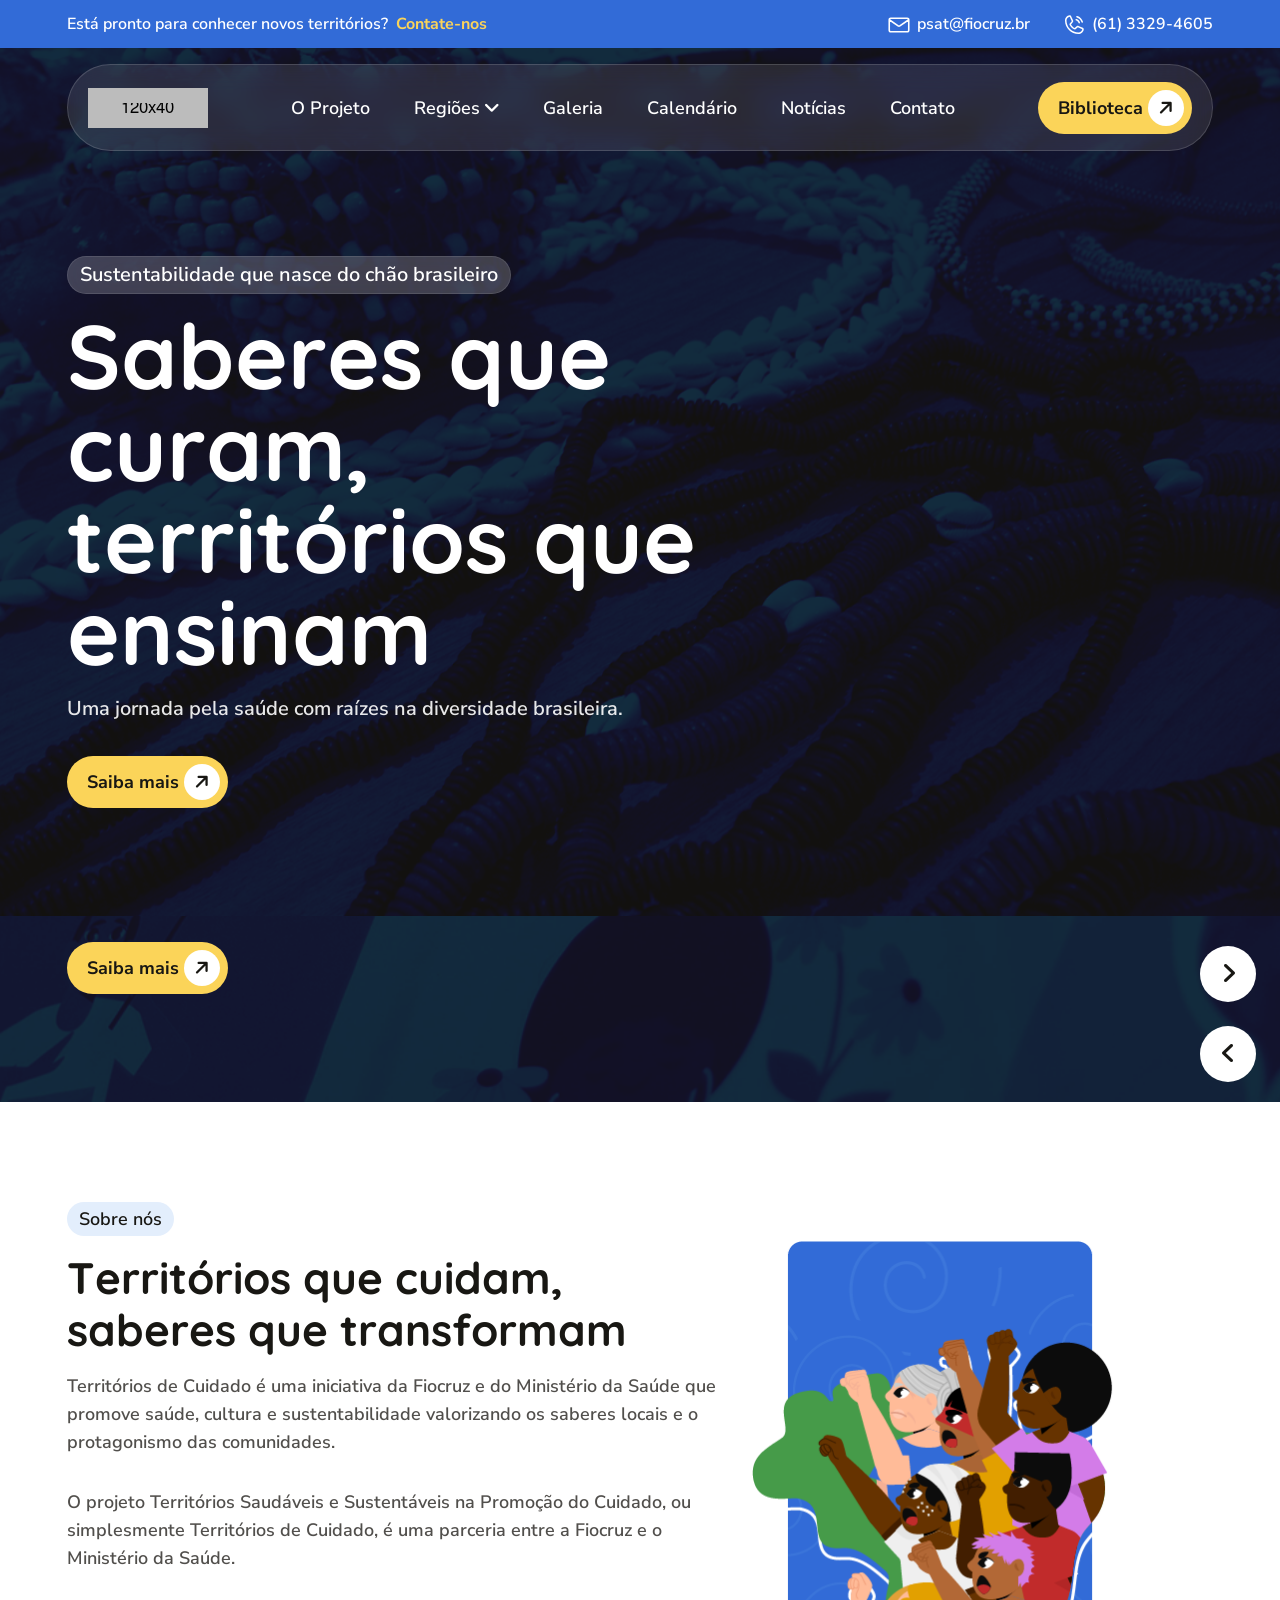
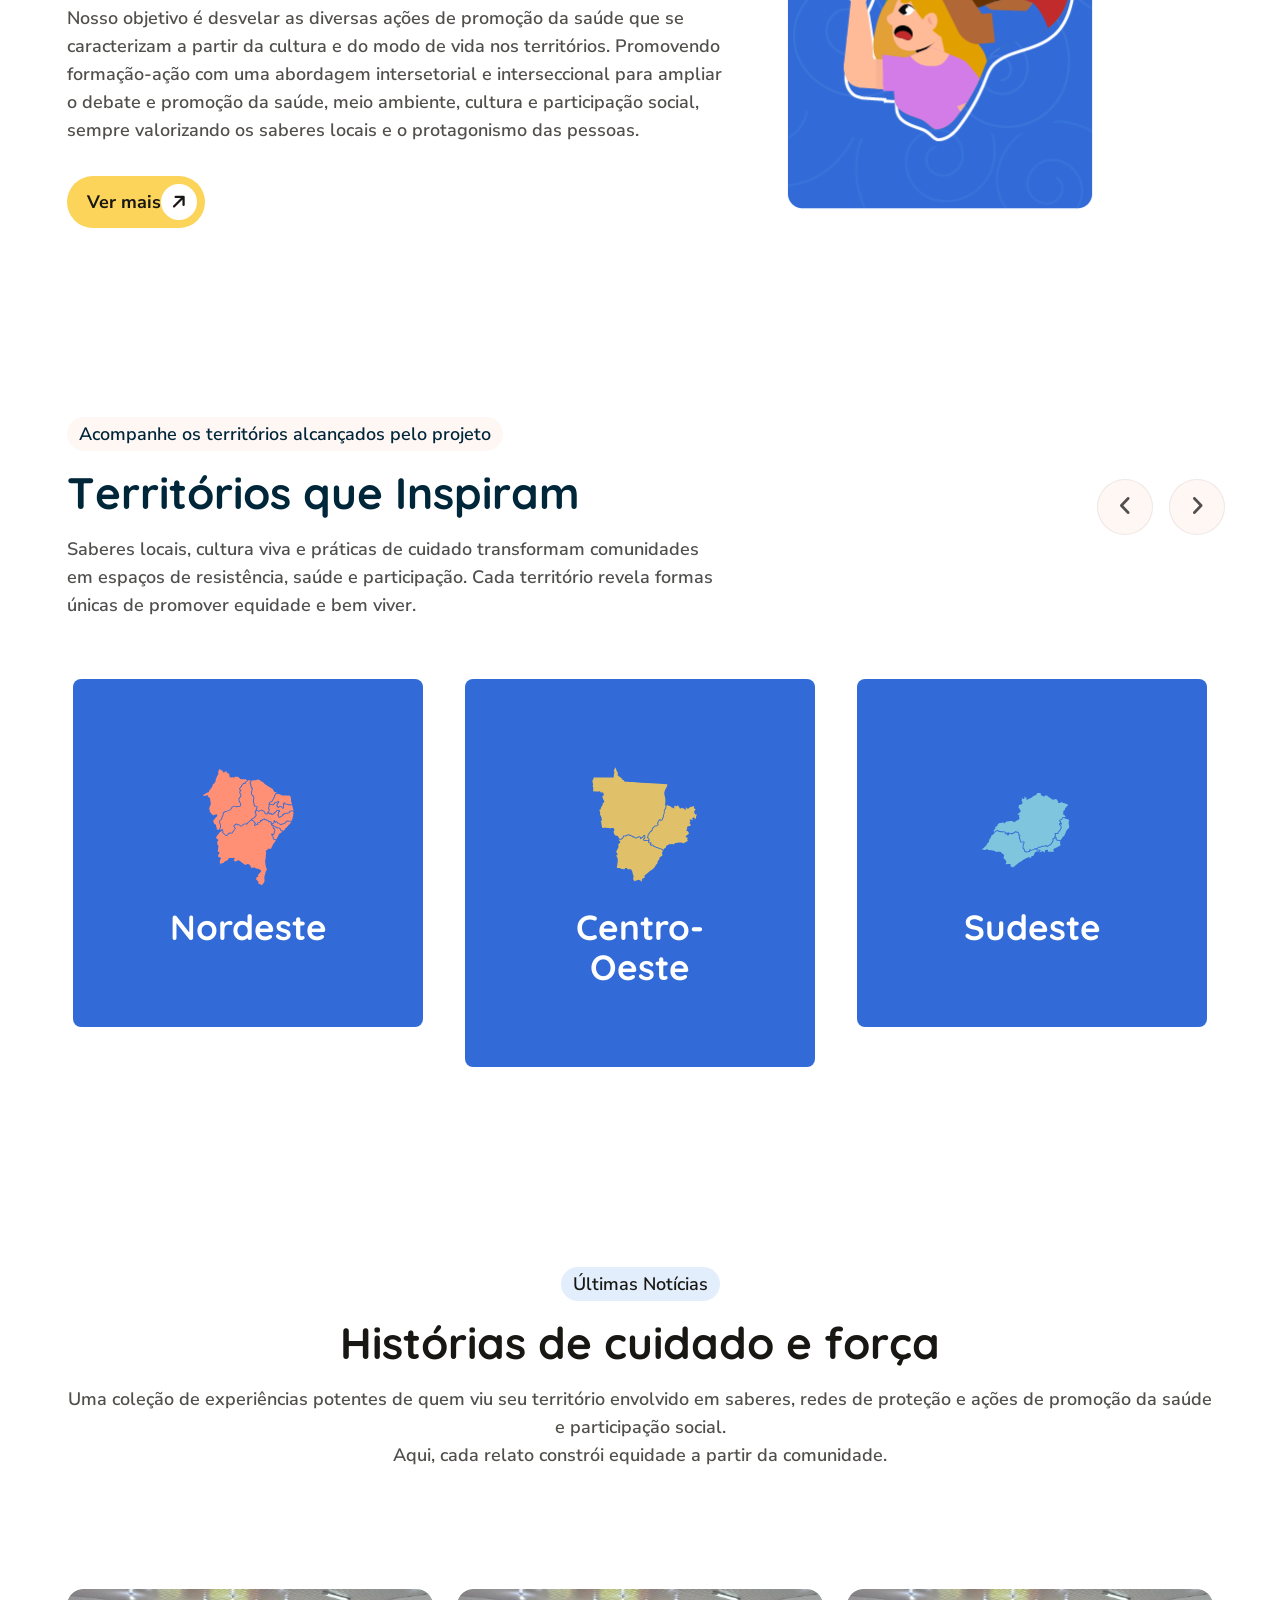
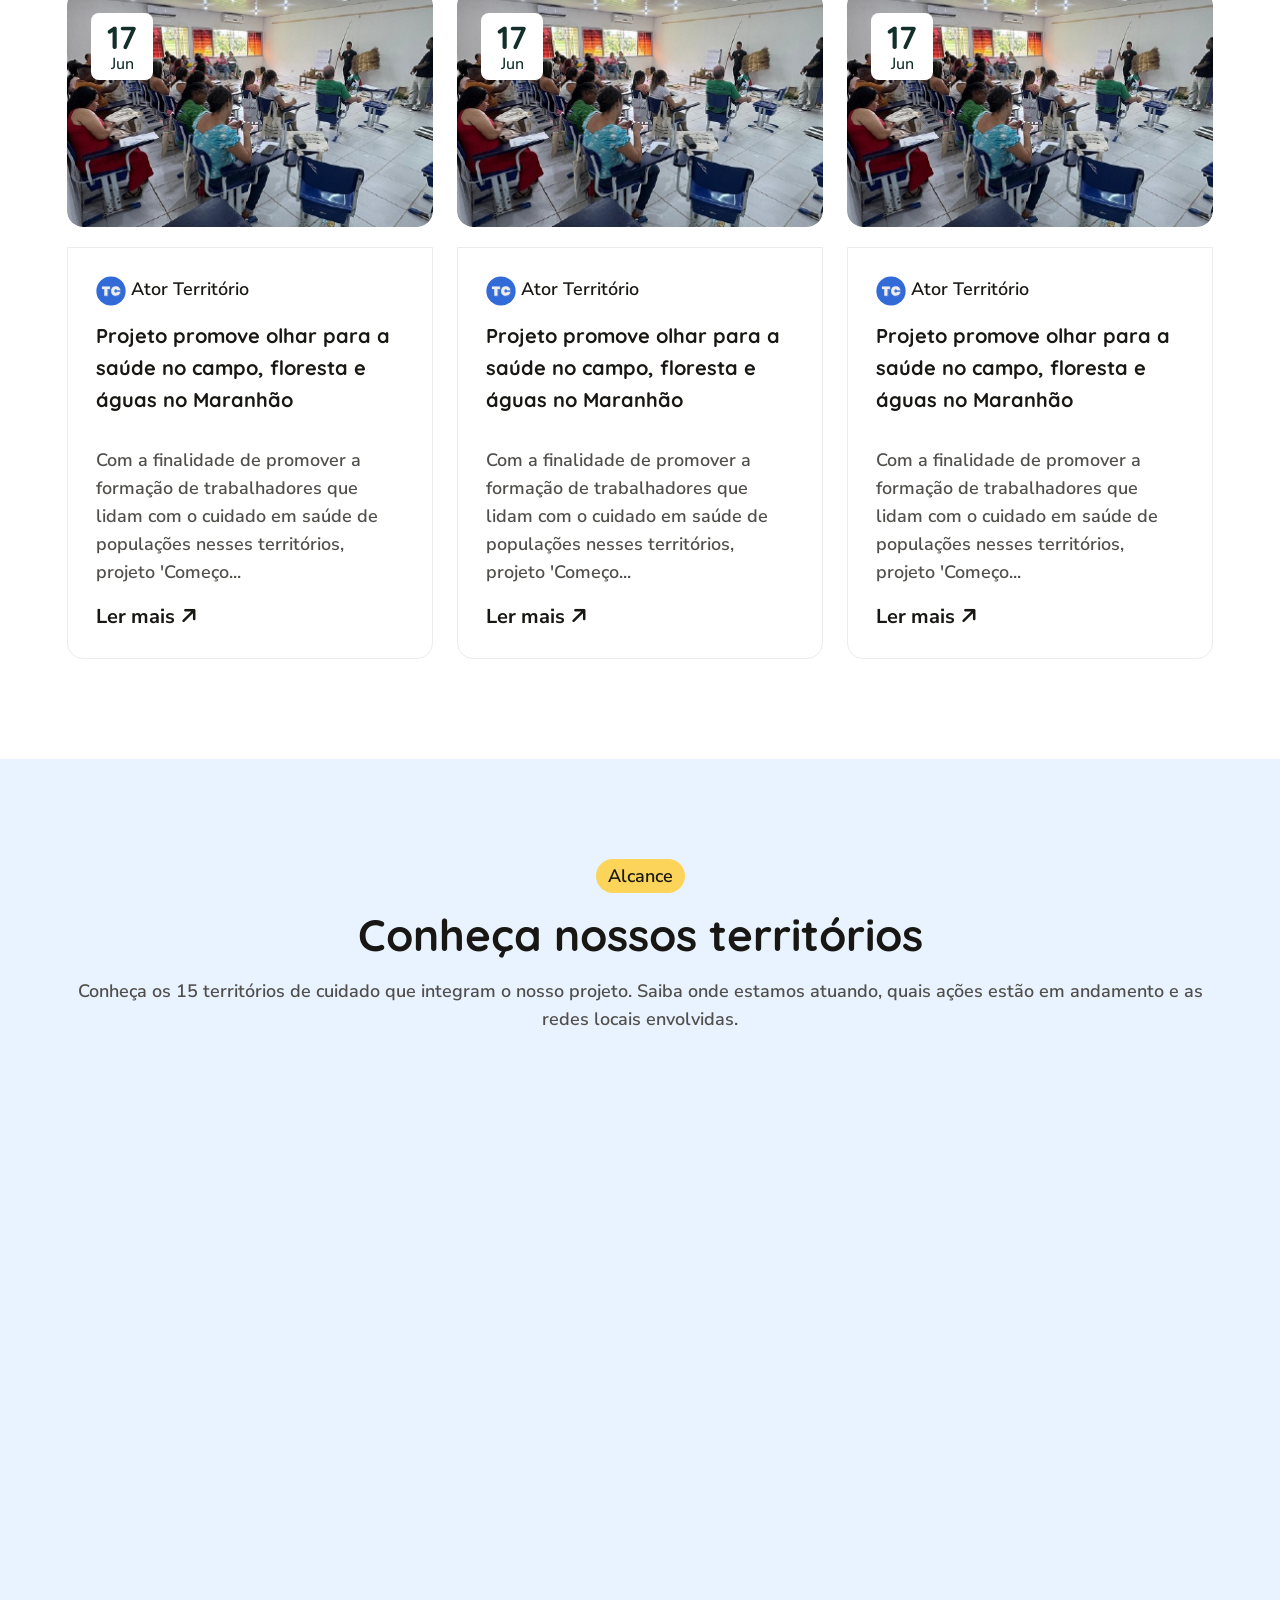
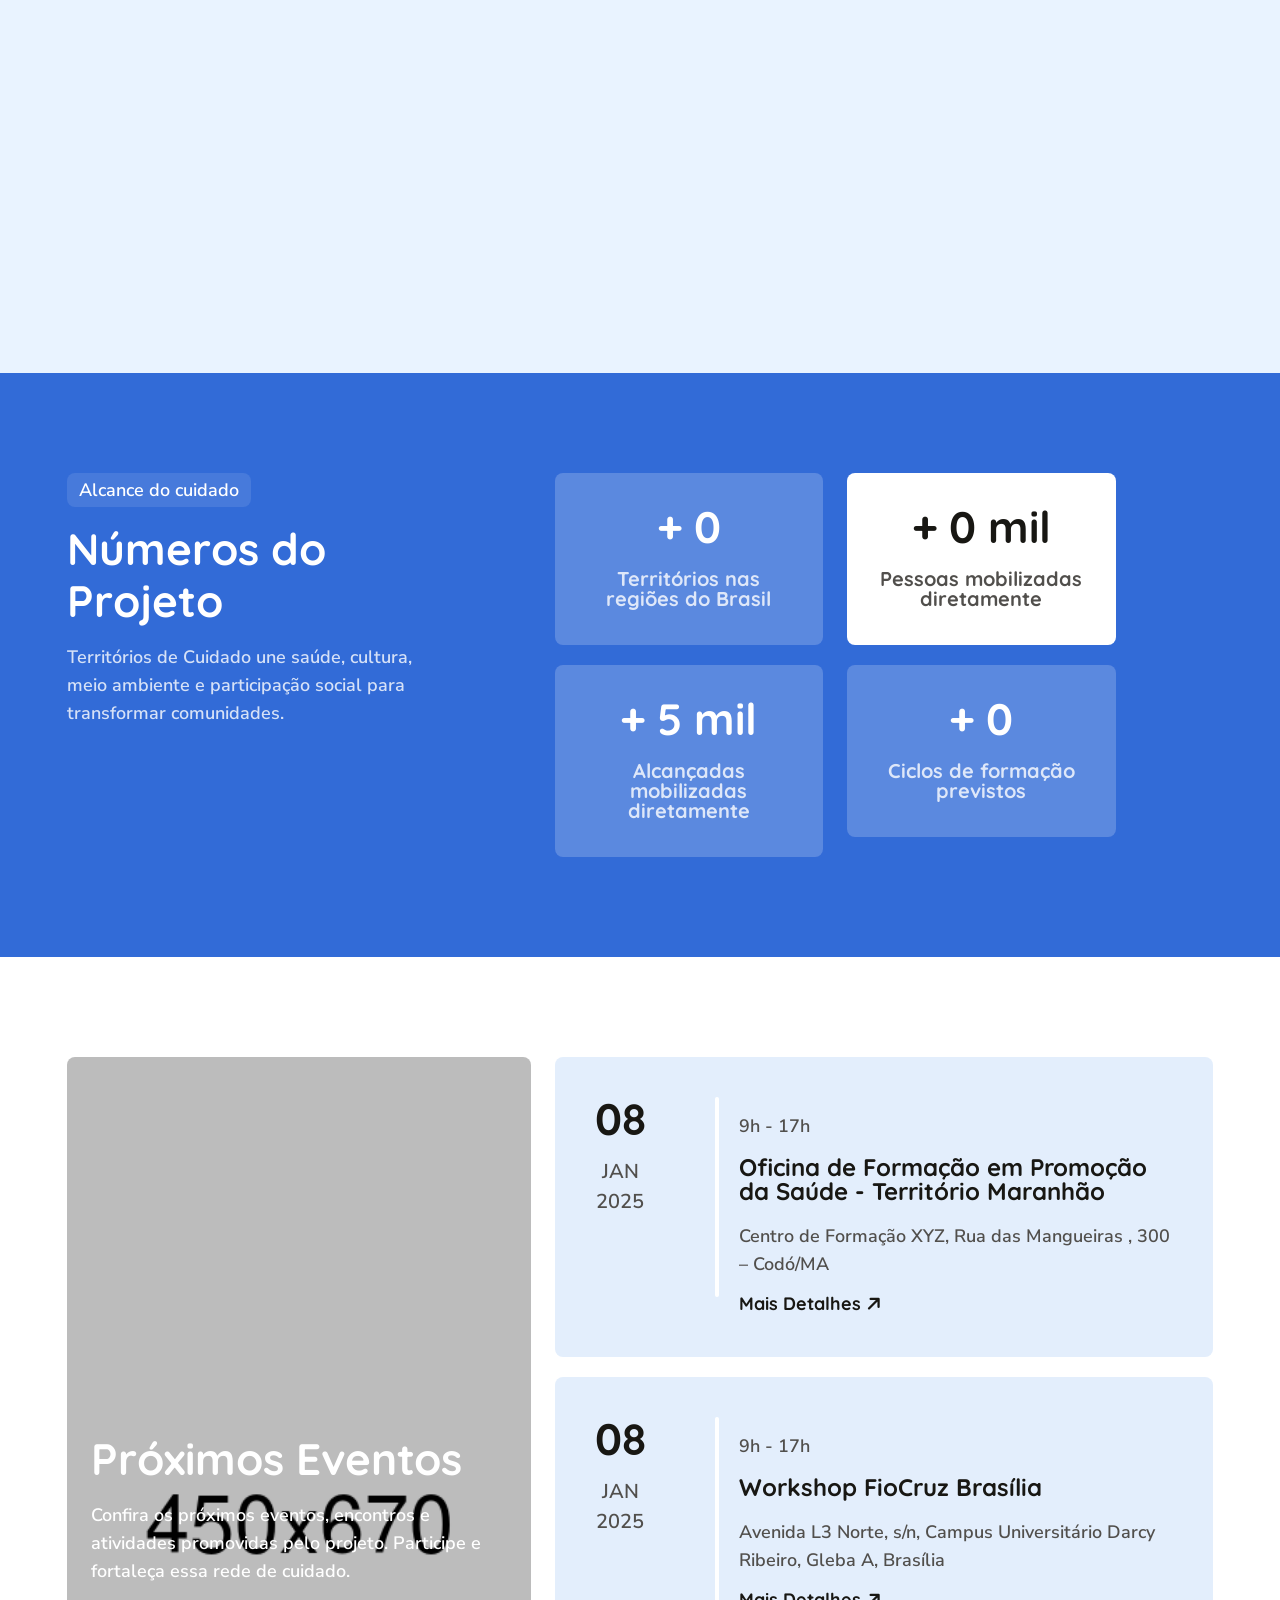
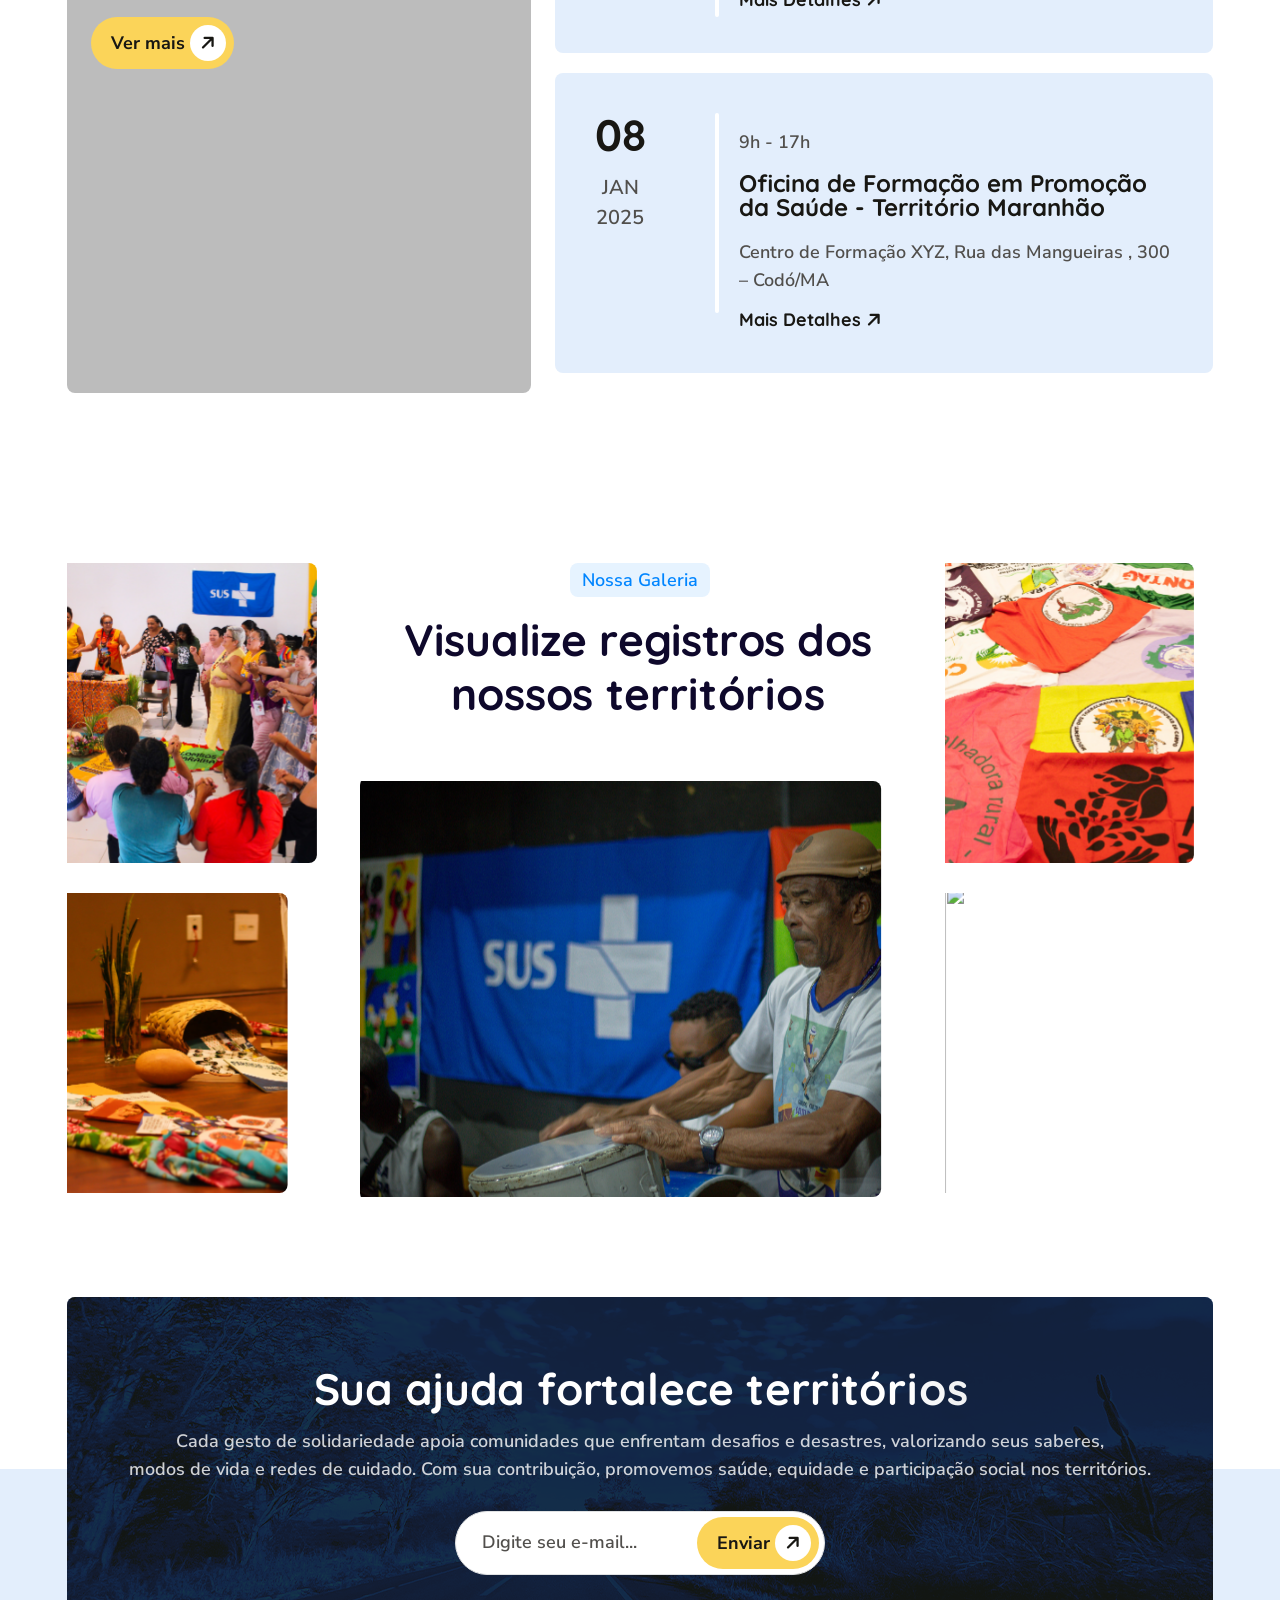
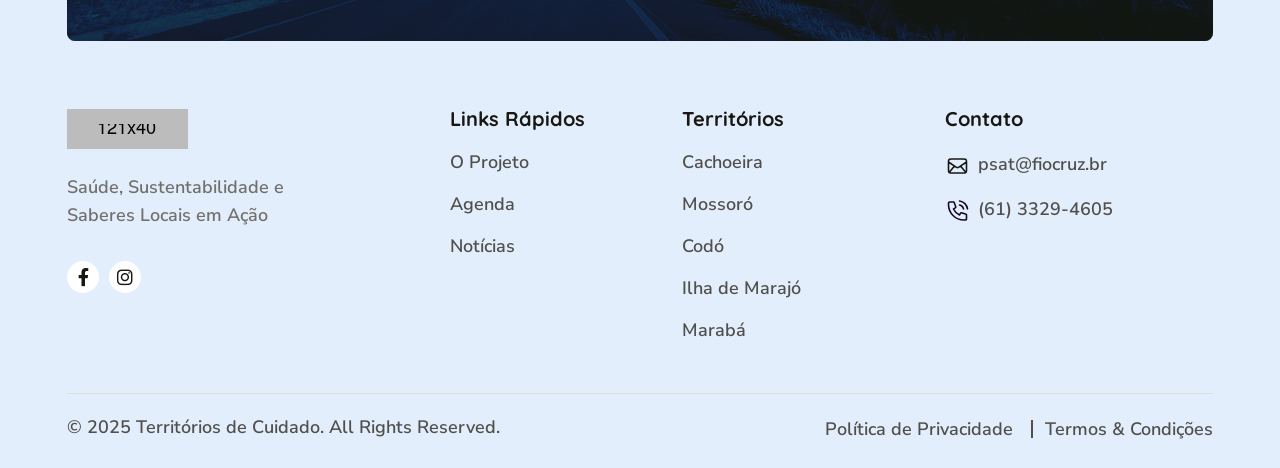
==== commit 4c0a3c24: "correcao carrossel regioes correcao carrossel regioes" ====
--- a/index.html
+++ b/index.html
@@ -82,7 +82,7 @@
   </div>
  <!-- ===================== HEADER TOP AREA END =====================-->
 
-   <!--=====HEADER START=======-->
+  <!--=====HEADER START=======-->
    <header>
     <div class="header-area homepage1 header header-sticky d-none d-xl-block mt-16" id="header">
       <div class="container">
@@ -97,24 +97,25 @@
                   
                   <li><a href="page-about.html">O Projeto</a></li>
                   
-                  <li><a href="#">Territórios  <i class="fa-solid fa-angle-down"></i></a>
+                  <li><a href="#">Regiões  <i class="fa-solid fa-angle-down"></i></a>
                     <ul class="dropdown-padding">
-                      <li><a href="page-cause-single.html">Cachoeira</a></li>
-                      <li><a href="page-cause-single.html">Mossoró</a></li>
-                      <li><a href="page-cause-single.html">Codó</a></li>
-                      <li><a href="page-cause-single.html">Ilha de Marajó</a></li>
-                      <li><a href="page-cause-single.html">Marabá</a></li>
+                      <li><a href="page-region-north.html">Norte</a></li>
+                      <li><a href="page-cause-single.html">Nordeste</a></li>
+                      <li><a href="page-cause-single.html">Centro-Oeste</a></li>
+                      <li><a href="page-cause-single.html">Sudeste</a></li>
+                      <li><a href="page-cause-single.html">Sul</a></li>
                     </ul>
                   </li>
                   <li><a href="page-gallery.html">Galeria</a></li>
-                  <li><a href="page-event.html">Agenda</a></li>
+                  <li><a href="page-event.html">Calendário</a></li>
                   <li><a href="page-blog.html">Notícias</a></li>
+                  <li><a href="page-contact.html">Contato</a></li>
                   
                   
                 </ul>
               </div>
               <div class="btn-area">
-                <a href="page-contact.html" class="header-btn1">Contato   <span><i class="fa-solid fa-arrow-right"></i></span></a>
+                <a href="page-libary.html" class="header-btn1">Biblioteca   <span><i class="fa-solid fa-arrow-right"></i></span></a>
               </div>
             </div>
           </div>
@@ -152,22 +153,24 @@
   <div class="mobile-nav mobile-nav1">
     <ul class="mobile-nav-list nav-list1">
       <li><a href="page-about.html">O Projeto</a></li>
-      <li><a href="#">Territórios</a>
+      <li><a href="#">Regiões</a>
         <ul class="sub-menu">
-          <li><a href="event.html">Events</a></li>
-          <li><a href="event-left.html">Events Left</a></li>
-          <li><a href="event-right.html">Events Right</a></li>
-          <li><a href="event-single.html">Events Single</a></li>
+          <li><a href="page-region-north.html">Norte</a></li>
+          <li><a href="page-region-north.html">Nordeste</a></li>
+          <li><a href="page-region-north.html">Centro-Oeste</a></li>
+          <li><a href="page-region-north.html">Sudeste</a></li>
+          <li><a href="page-region-north.html">Sul</a></li>
         </ul>
       </li>
       <li><a href="page-gallery.html">Galeria</a></li>
-      <li><a href="page-event.html">Agenda</a></li>
+      <li><a href="page-event.html">Calendário</a></li>
       <li><a href="page-blog.html">Notícias</a></li>
+      <li><a href="page-contact.html">Contato</a></li>
     </ul>
 
     <div class="allmobilesection">
       <!-- btn -->
-      <a href="page-contact.html"  class="header-mobile-btn1">Contato <span><i class="fa-solid fa-arrow-right"></i></span></a>
+      <a href="page-contact.html"  class="header-mobile-btn1">Biblioteca <span><i class="fa-solid fa-arrow-right"></i></span></a>
       
       <div class="vl-mobile-contact1">
         <h3 class="title">Informações</h3>
@@ -290,57 +293,31 @@
 <section class="vl-about-section sp2">
   <div class="container">
     <div class="row">
-      <div class="col-xl-6">
+      <div class="col-xl-7">
         <div class="vl-about-content">
           <div class="vl-section-title-1">
             <h5 class="subtitle" data-aos="fade-right" data-aos-duration="800" data-aos-delay="300">Sobre nós</h5>
             <h2 class="title text-anime-style-3">Territórios que cuidam, saberes que transformam</h2>
             <p class="pb-32" data-aos="fade-right" data-aos-duration="800" data-aos-delay="300">Territórios de Cuidado é uma iniciativa da Fiocruz e do Ministério da Saúde que promove saúde, cultura e sustentabilidade valorizando os saberes locais e o protagonismo das comunidades.</p>
-          </div>
-          <div class="row">
-            <div class="col-xl-12 col-lg-6 col-md-6">
-              <!-- single icon box -->
-              <div class="vl-about-icon-box mb-30">
-                <div class="vl-about-icon">
-                  <span><img src="assets/img/icons/vl-about-1.1.svg" alt=""></span>
-                </div>
-                <div class="vl-icon-content">
-                  <h3 class="title"><a href="service.html">Comunicação social</a></h3>
-                  <p>Conteúdos educativos que promovem saúde, cuidado e equidade.</p>
-                </div>
-              </div>
-            </div>
-            <div class="col-xl-12 col-lg-6 col-md-6">
-              <!-- single icon box -->
-              <div class="vl-about-icon-box mb-30">
-                <div class="vl-about-icon">
-                  <span><img src="assets/img/icons/vl-about-1.2.svg" alt=""></span>
-                </div>
-                <div class="vl-icon-content">
-                  <h3 class="title"><a href="service.html">Rede sociotécnica</a></h3>
-                  <p>Plataforma colaborativa que conecta saberes e territórios para promover saúde e mobilização.</p>
-                </div>
-              </div>
-            </div>
-          </div>
+            <p class="pb-32" data-aos="fade-right" data-aos-duration="800" data-aos-delay="300">O projeto Territórios Saudáveis e Sustentáveis na Promoção do Cuidado, ou simplesmente Territórios de Cuidado, é uma parceria entre a Fiocruz e o Ministério da Saúde.</p> 
+            <p class="pb-32" data-aos="fade-right" data-aos-duration="800" data-aos-delay="300">Nosso objetivo é desvelar as diversas ações de promoção da saúde que se caracterizam a partir da cultura e do modo de vida nos territórios. Promovendo formação-ação com uma abordagem intersetorial e interseccional para ampliar o debate e promoção da saúde, meio ambiente, cultura e participação social, sempre valorizando os saberes locais e o protagonismo das pessoas. 
+            </p>
+            <div class="btn-area">
+              <a href="page-about.html" class="header-btn1">Ver mais<span><i class="fa-solid fa-arrow-right"></i></span></a>
+            </div>
+          </div>
+          
         </div>
       </div>
       <div class="col-xl-4 col-md-6 mb-30">
+        <div class="col-xl-2 col-md-6 mb-30">
+          
+        </div>
         <div class="vl-about-large-thumb reveal">
           <img class="w-100" src="assets/img/about/vl-about-1.1.png" alt="">
         </div>
       </div>
-      <div class="col-xl-2 col-md-6 mb-30">
-        <div class="vl-about-sm-content" data-aos="zoom-in-up" data-aos-duration="1000" data-aos-delay="300">
-          <p>Conheça a proposta, ações e territórios do projeto.</p>
-          <div class="btn-area">
-            <a href="team.html" class="header-btn1">Ver mais<span><i class="fa-solid fa-arrow-right"></i></span></a>
-          </div>
-          <div class="vl-about-sm-thumb d-none d-md-block">
-            <img class="w-100" src="assets/img/about/vl-about-1.2.png" alt="">
-          </div>
-        </div>
-      </div>
+      
     </div>
   </div>
 </section>
@@ -352,250 +329,96 @@
     <div class="row">
       <div class="col-xl-7">
         <div class="vl-section-title4 mb-60">
-          <h5 class="subtitle" data-aos="fade-up" data-aos-duration="800" data-aos-delay="300">Acompanhe os territórios alcançados pelo projeto</h5>
+          <h5 class="subtitle" data-aos="fade-up" data-aos-duration="800" data-aos-delay="300">
+            Acompanhe os territórios alcançados pelo projeto
+          </h5>
           <h2 class="title text-anime-style-3">Territórios que Inspiram</h2>
-          <p class="para" data-aos="fade-up" data-aos-duration="800" data-aos-delay="300">Saberes locais, cultura viva e práticas de cuidado transformam comunidades em espaços de resistência, saúde e participação. Cada território revela formas únicas de promover equidade e bem viver.</p>
-        </div>
-      </div>
-    </div>
+          <p class="para" data-aos="fade-up" data-aos-duration="800" data-aos-delay="300">
+            Saberes locais, cultura viva e práticas de cuidado transformam comunidades em espaços de resistência, saúde e participação. Cada território revela formas únicas de promover equidade e bem viver.
+          </p>
+        </div>
+      </div>
+    </div>
+
     <div class="row">
-       <div id="event4" class="owl-carousel owl-theme">
-        
-        <!-- single event -->
-        <div class="vl-single-event4">
-          <div class="thumb">
-            <img class="w-100" src="assets/img/event/vl-event-4.1_BA.png" alt="">
-          </div>
-          <div class="content">
-            <div class="vl-cause-content">
-              <div class="icon">
-                <span><a href="#" class="icon">BA</a></span>
-              </div>
-              <h3 class="title"><a href="page-cause-single.html"><h2>Cachoeira</h2></a></h3>
-              <p class="para">Pulsa cultura, resistência e cuidado comunitário em cada território.</p>
-              <a href="page-cause-single.html" class="details">Veja mais<span><i class="fa-solid fa-arrow-right"></i></span></a>
-            </div>
-          </div>
-        </div>
-
-        <!-- single event -->
-        <div class="vl-single-event4">
-          <div class="thumb">
-            <img class="w-100" src="assets/img/event/vl-event-4.1_RN.png" alt="">
-          </div>
-          <div class="content">
-            <div class="vl-cause-content">
-              <div class="icon">
-                <span><a href="#" class="icon">RN / CE / PB</a></span>
-              </div>
-              <h3 class="title"><a href="page-cause-single.html"><h2>Mossoró</h2></a></h3>
-              <p class="para">É território de saberes populares, cuidado coletivo e resistência nordestina.</p>
-              <a href="page-cause-single.html" class="details">Veja mais<span><i class="fa-solid fa-arrow-right"></i></span></a>
-            </div>
-          </div>
-        </div>
-
-        <!-- single event -->
-        <div class="vl-single-event4">
-          <div class="thumb">
-            <img class="w-100" src="assets/img/event/vl-event-4.1.png" alt="">
-          </div>
-          <div class="content">
-            <div class="vl-cause-content">
-              <div class="icon">
-                <span><a href="#" class="icon">MA / PI</a></span>
-              </div>
-              <h3 class="title"><a href="page-cause-single.html"><h2>Codó</h2></a></h3>
-              <p class="para">É território de saberes tradicionais, espiritualidade e cuidado coletivo enraizado na cultura local.</p>
-              <a href="page-cause-single.html" class="details">Veja mais<span><i class="fa-solid fa-arrow-right"></i></span></a>
-            </div>
-          </div>
-        </div>
-
-        <!-- single event -->
-        <div class="vl-single-event4">
-          <div class="thumb">
-            <img class="w-100" src="assets/img/event/vl-event-4.1.png" alt="">
-          </div>
-          <div class="content">
-            <div class="vl-cause-content">
-              <div class="icon">
-                <span><a href="#" class="icon">PA</a></span>
-              </div>
-              <h3 class="title"><a href="page-cause-single.html"><h2>Ilha de Marajó</h2></a></h3>
-              <p class="para">É território de saberes ancestrais, biodiversidade e cuidado enraizado na vida ribeirinha.</p>
-              <a href="page-cause-single.html" class="details">Veja mais<span><i class="fa-solid fa-arrow-right"></i></span></a>
-            </div>
-          </div>
-        </div>
-
-        <!-- single event -->
-        <div class="vl-single-event4">
-          <div class="thumb">
-            <img class="w-100" src="assets/img/event/vl-event-4.1_PA.png" alt="">
-          </div>
-          <div class="content">
-            <div class="vl-cause-content">
-              <div class="icon">
-                <span><a href="#" class="icon">PA / TO / MA</a></span>
-              </div>
-              <h3 class="title"><a href="page-cause-single.html"><h2>Marabá</h2></a></h3>
-              <p class="para">É território de diversidade amazônica, saberes populares e práticas de cuidado que fortalecem comunidades.</p>
-              <a href="page-cause-single.html" class="details">Veja mais<span><i class="fa-solid fa-arrow-right"></i></span></a>
-            </div>
-          </div>
-        </div>
-
-        
+      <div id="event4" class="owl-carousel owl-theme">
+
+        <!-- Norte -->
+        <div class="d-flex" data-aos="fade-up" data-aos-duration="800" data-aos-delay="300" style="padding:0 6px;">
+          <a
+            href=""
+            class="vl-choose-icon-box-10 w-100 d-flex flex-column justify-content-center align-items-center"
+            style="text-decoration:none; min-height:200px;"
+          >
+            <div class="icon">
+              <img src="assets/img/icons/NT.svg" alt="">
+            </div>
+            <h2 class="title" style="text-align:center;">Norte</h2>
+          </a>
+        </div>
+
+        <!-- Nordeste -->
+        <div class="d-flex" data-aos="fade-up" data-aos-duration="900" data-aos-delay="300" style="padding:0 6px;">
+          <a
+            href=""
+            class="vl-choose-icon-box-10 w-100 d-flex flex-column justify-content-center align-items-center"
+            style="text-decoration:none; min-height:200px;"
+          >
+            <div class="icon">
+              <img src="assets/img/icons/NE.svg" alt="">
+            </div>
+            <h2 class="title" style="text-align:center;">Nordeste</h2>
+          </a>
+        </div>
+
+        <!-- Centro-Oeste -->
+        <div class="d-flex" data-aos="fade-up" data-aos-duration="1000" data-aos-delay="300" style="padding:0 6px;">
+          <a
+            href=""
+            class="vl-choose-icon-box-10 w-100 d-flex flex-column justify-content-center align-items-center"
+            style="text-decoration:none; min-height:200px;"
+          >
+            <div class="icon">
+              <img src="assets/img/icons/CO.svg" alt="">
+            </div>
+            <h2 class="title" style="text-align:center;">Centro-Oeste</h2>
+          </a>
+        </div>
+
+        <!-- Sudeste -->
+        <div class="d-flex" data-aos="fade-up" data-aos-duration="1000" data-aos-delay="300" style="padding:0 6px;">
+          <a
+            href=""
+            class="vl-choose-icon-box-10 w-100 d-flex flex-column justify-content-center align-items-center"
+            style="text-decoration:none; min-height:200px;"
+          >
+            <div class="icon">
+              <img src="assets/img/icons/SE.svg" alt="">
+            </div>
+            <h2 class="title" style="text-align:center;">Sudeste</h2>
+          </a>
+        </div>
+
+        <!-- Sul -->
+        <div class="d-flex" data-aos="fade-up" data-aos-duration="1000" data-aos-delay="300" style="padding:0 6px;">
+          <a
+            href=""
+            class="vl-choose-icon-box-10 w-100 d-flex flex-column justify-content-center align-items-center"
+            style="text-decoration:none; min-height:200px;"
+          >
+            <div class="icon">
+              <img src="assets/img/icons/Sul.svg" alt="">
+            </div>
+            <h2 class="title" style="text-align:center;">Sul</h2>
+          </a>
+        </div>
+
       </div>
     </div>
   </div>
 </section>
+
 <!--===== EVENTS AREA ENDS =======-->
-
-<!--===== Event AREA STARTS =======-->
-<section class="vl-blog sp2">
-  <div class="container">
-    <div class="row">
-      <div class="col-xl-5">
-        <div class="vl-blog-lar-thumb-bg" style="background-image: url(./assets/img/blog/vl-blog-larg-thmb.png);">
-          <div class="vl-section-title-1">
-            <h5 class="subtitle" data-aos="fade-right" data-aos-duration="800" data-aos-delay="300">Fique ligado na nossa agenda</h5>
-            <h2 class="title text-anime-style-3">Próximos Eventos</h2>
-            <p class="pb-32" data-aos="fade-right" data-aos-duration="800" data-aos-delay="300">Confira os próximos eventos, encontros e atividades promovidas pelo projeto. Participe e fortaleça essa rede de cuidado.</p>
-            <div class="btn-area" data-aos="fade-right" data-aos-duration="800" data-aos-delay="300">
-              <a href="page-event-single.html" class="header-btn1">Ver mais <span><i class="fa-solid fa-arrow-right"></i></span></a>
-            </div>
-          </div>
-        </div>
-      </div>
-      <div class="col-xl-7 col-lg-6" data-aos="zoom-in-up" data-aos-duration="1000" data-aos-delay="300">
-
-      <!-- single event item -->
-      <div class="col-lg-12 mb-20">
-        <div class="event-bg-flex">
-          <div class="event-date">
-            <h3 class="title">08</h3>
-            <p class="year">JAN <br class="d-none d-xl-block"> 2025</p>
-          </div>
-          <div class="event-content col-lg-9">
-            <div class="event-meta-home">
-              <p class="para">9h - 17h</p>
-            </div>
-            <a href="page-event-single.html" class="title">Oficina de Formação em Promoção da Saúde - Território Maranhão</a>
-            <p class="para">Centro de Formação XYZ, Rua das Mangueiras , 300 – Codó/MA</p>
-            <a href="page-event-single.html" class="details">Mais Detalhes <span><i class="fa-solid fa-arrow-right"></i></span></a>
-          </div>
-        </div>
-      </div>
-
-      <!-- single event item -->
-      <div class="col-lg-12 mb-20">
-        <div class="event-bg-flex">
-          <div class="event-date">
-            <h3 class="title">08</h3>
-            <p class="year">JAN <br class="d-none d-xl-block"> 2025</p>
-          </div>
-          <div class="event-content col-lg-9">
-            <div class="event-meta-home">
-              <p class="para">9h - 17h</p>
-            </div>
-            <a href="page-event-single.html" class="title">Workshop FioCruz Brasília</a>
-            <p class="para">Avenida L3 Norte, s/n, Campus Universitário Darcy Ribeiro, Gleba A, Brasília </p>
-            <a href="page-event-single.html" class="details">Mais Detalhes <span><i class="fa-solid fa-arrow-right"></i></span></a>
-          </div>
-        </div>
-      </div>
-
-      <!-- single event item -->
-      <div class="col-lg-12 mb-20">
-        <div class="event-bg-flex">
-          <div class="event-date">
-            <h3 class="title">08</h3>
-            <p class="year">JAN <br class="d-none d-xl-block"> 2025</p>
-          </div>
-          <div class="event-content col-lg-9">
-            <div class="event-meta-home">
-              <p class="para">9h - 17h</p>
-            </div>
-            <a href="page-event-single.html" class="title">Oficina de Formação em Promoção da Saúde - Território Maranhão</a>
-            <p class="para">Centro de Formação XYZ, Rua das Mangueiras , 300 – Codó/MA</p>
-            <a href="page-event-single.html" class="details">Mais Detalhes <span><i class="fa-solid fa-arrow-right"></i></span></a>
-          </div>
-        </div>
-      </div>
-
-     
-       
-    </div>
-  </div>
-</section>
-<!--===== Blog AREA ENDS =======-->
-
-<!--===== Gallery AREA STARTS =======-->
-<section id="gallery" class="vl-gallery3 sp2">
-  <div class="container">
-    <div class="row">
-      <div class="col-xl-3 col-md-6 order-1 order-md-1 order-xl-1">
-        <div class="vl-gallery-sm-thumb mb-30 reveal">
-          <a class="gallery-popup-link" href="assets/img/gallery/vl-gallery-1.1.jpg"><img class="w-100" src="assets/img/gallery/vl-gallery-1.1.jpg" alt=""></a>
-        </div>
-        <div class="vl-gallery-sm-thumb mb-30 reveal">
-          <a class="gallery-popup-link" href="assets/img/gallery/vl-gallery-1.2.jpg"><img class="w-100" src="assets/img/gallery/vl-gallery-1.2.jpg" alt=""></a>
-        </div>
-      </div>
-      <div class="col-xl-6 order-xl-2">
-        <div class="vl-gallery-content">
-          <div class="vl-section-title3 text-center" >
-            <h4 class="subtitle" data-aos="fade-up" data-aos-duration="1000" data-aos-delay="300">Nossa Galeria</h4>
-            <h2 class="title text-anime-style-3">Visualize registros dos nossos territórios</h2>
-            <div class="vl-gallery-large-thumb reveal mb-30">
-              <a class="gallery-popup-link" href="assets/img/gallery/vl-gallery-1.3.jpg"> <img class="w-100" src="assets/img/gallery/vl-gallery-1.3.jpg" alt=""></a>
-            </div>
-          </div>
-        </div>
-      </div>
-      <div class="col-xl-3 col-md-6 order-xl-3">
-        <div class="vl-gallery-sm-thumb mb-30 reveal">
-            <a class="gallery-popup-link" href="assets/img/gallery/vl-gallery-thum-sm-3.1.jpg"><img class="w-100" src="assets/img/gallery/vl-gallery-thum-sm-3.1.jpg" alt=""></a>
-        </div>
-        <div class="vl-gallery-sm-thumb mb-30 reveal">
-          <a class="gallery-popup-link" href="assets/img/gallery/vl-gallery-thum-sm-3.7.jpg"><img class="w-100" src="assets/img/gallery/vl-gallery-thum-sm-3.7.jpg" alt=""></a>
-        </div>
-      </div>
-    </div>
-  </div>
-</section>
-<!--===== Gallery AREA ENDS =======-->
-
-
- <!--===== MAP AREA START =======-->
- <section class="vl-blg sp2 map-section">
-  <div class="container">
-     <div class="row align-items-center mb-60">
-        <div class="col-lg-12">
-           <div class="vl-work-content-6">
-            <div class="vl-section-title-1 mb-60 text-center">
-              <h5 class="subtitle sub-color2" data-aos="fade-up" data-aos-duration="800" data-aos-delay="300">Alcance</h5>
-              <h2 class="title text-anime-style-3">Conheça nossos territórios</h2>
-              <p data-aos="fade-up" data-aos-duration="800" data-aos-delay="300"> 
-                Conheça os 15 territórios de cuidado que integram o nosso projeto. Saiba onde estamos atuando, quais ações estão em andamento e as redes locais envolvidas.
-              </p>
-            </div>
-           </div>
-        </div>
-     </div>
-   
-  </div>
-   
-      <div class="container overflow-hidden">
-        <div id="chartdiv"></div>
-      </div>
-    
-</section>
-<!--===== MAP AREA END =======-->
-
-
 
  <!--===== Blog AREA START =======-->
  <section class="vl-blg sp2">
@@ -684,6 +507,198 @@
   </div>
 </section>
 <!--===== Blog AREA END =======-->
+
+<!--===== MAP AREA START =======-->
+<section class="vl-blg sp2 map-section">
+  <div class="container">
+     <div class="row align-items-center mb-60">
+        <div class="col-lg-12">
+           <div class="vl-work-content-6">
+            <div class="vl-section-title-1 mb-60 text-center">
+              <h5 class="subtitle sub-color2" data-aos="fade-up" data-aos-duration="800" data-aos-delay="300">Alcance</h5>
+              <h2 class="title text-anime-style-3">Conheça nossos territórios</h2>
+              <p data-aos="fade-up" data-aos-duration="800" data-aos-delay="300"> 
+                Conheça os 15 territórios de cuidado que integram o nosso projeto. Saiba onde estamos atuando, quais ações estão em andamento e as redes locais envolvidas.
+              </p>
+            </div>
+           </div>
+        </div>
+     </div>
+   
+  </div>
+   
+      <div class="container overflow-hidden">
+        <div id="chartdiv"></div>
+      </div>
+    
+</section>
+<!--===== MAP AREA END =======-->
+
+<!--===== COUNTER AREA STARTS =======-->
+<section class="vl-counter5 sp2">
+  <div class="container">
+    <div class="row">
+      <div class="col-xl-5">
+          <div class="vl-counter-content">
+            <div class="vl-section-title5">
+              <h5 class="subtitle" data-aos="zoom-in-up" data-aos-duration="1200" data-aos-delay="300">Alcance do cuidado</h5>
+              <h1 class="title text-anime-style-3">Números do Projeto</h1>
+              <p class="para" data-aos="zoom-in-up" data-aos-duration="1200" data-aos-delay="300">Territórios de Cuidado une saúde, cultura, meio ambiente e participação social para transformar comunidades.</p>
+              </div>
+          </div>
+      </div>
+      <div class="col-xl-6 mb-10" data-aos="zoom-in-up" data-aos-duration="1200" data-aos-delay="300">
+        <div class="row">
+          <div class="col-xl-6 col-md-6">
+            <!-- single counter box -->
+            <div class="single-counter-box">
+              <h3 class="title">+ <span class="title counter">15</span></h3>
+              <span class="pt-20">Territórios nas regiões do Brasil</span>
+            </div>
+          </div>
+          <div class="col-xl-6 col-md-6">
+            <!-- single counter box -->
+            <div class="single-counter-box active">
+              <h3 class="title">+ <span class="title counter">9</span> mil</h3>
+              <span class="pt-20">Pessoas mobilizadas diretamente</span>
+            </div>
+          </div>
+          <div class="col-xl-6 col-md-6">
+            <!-- single counter box -->
+            <div class="single-counter-box">
+              <h3 class="title">+ <span class="title counter">100</span> mil</h3>
+              <span class="pt-20">Alcançadas mobilizadas diretamente </span>
+            </div>
+          </div>
+          <div class="col-xl-6 col-md-6">
+            <!-- single counter box -->
+            <div class="single-counter-box">
+              <h3 class="title">+ <span class="title counter">3</span></h3>
+              <span class="pt-20">Ciclos de formação previstos</span>
+            </div>
+          </div>
+        </div>
+      </div>
+    </div>
+  </div>
+</section>
+<!--===== COUNTER AREA ENDS =======-->
+
+
+<!--===== Event AREA STARTS =======-->
+<section class="vl-blog sp2">
+  <div class="container">
+    <div class="row">
+      <div class="col-xl-5">
+        <div class="vl-blog-lar-thumb-bg" style="background-image: url(./assets/img/blog/vl-blog-larg-thmb.png);">
+          <div class="vl-section-title-1">
+            <h5 class="subtitle" data-aos="fade-right" data-aos-duration="800" data-aos-delay="300">Fique ligado no nosso calendário</h5>
+            <h2 class="title text-anime-style-3">Próximos Eventos</h2>
+            <p class="pb-32" data-aos="fade-right" data-aos-duration="800" data-aos-delay="300">Confira os próximos eventos, encontros e atividades promovidas pelo projeto. Participe e fortaleça essa rede de cuidado.</p>
+            <div class="btn-area" data-aos="fade-right" data-aos-duration="800" data-aos-delay="300">
+              <a href="page-event-single.html" class="header-btn1">Ver mais <span><i class="fa-solid fa-arrow-right"></i></span></a>
+            </div>
+          </div>
+        </div>
+      </div>
+      <div class="col-xl-7 col-lg-6" data-aos="zoom-in-up" data-aos-duration="1000" data-aos-delay="300">
+
+      <!-- single event item -->
+      <div class="col-lg-12 mb-20">
+        <div class="event-bg-flex">
+          <div class="event-date">
+            <h3 class="title">08</h3>
+            <p class="year">JAN <br class="d-none d-xl-block"> 2025</p>
+          </div>
+          <div class="event-content col-lg-9">
+            <div class="event-meta-home">
+              <p class="para">9h - 17h</p>
+            </div>
+            <a href="page-event-single.html" class="title">Oficina de Formação em Promoção da Saúde - Território Maranhão</a>
+            <p class="para">Centro de Formação XYZ, Rua das Mangueiras , 300 – Codó/MA</p>
+            <a href="page-event-single.html" class="details">Mais Detalhes <span><i class="fa-solid fa-arrow-right"></i></span></a>
+          </div>
+        </div>
+      </div>
+
+      <!-- single event item -->
+      <div class="col-lg-12 mb-20">
+        <div class="event-bg-flex">
+          <div class="event-date">
+            <h3 class="title">08</h3>
+            <p class="year">JAN <br class="d-none d-xl-block"> 2025</p>
+          </div>
+          <div class="event-content col-lg-9">
+            <div class="event-meta-home">
+              <p class="para">9h - 17h</p>
+            </div>
+            <a href="page-event-single.html" class="title">Workshop FioCruz Brasília</a>
+            <p class="para">Avenida L3 Norte, s/n, Campus Universitário Darcy Ribeiro, Gleba A, Brasília </p>
+            <a href="page-event-single.html" class="details">Mais Detalhes <span><i class="fa-solid fa-arrow-right"></i></span></a>
+          </div>
+        </div>
+      </div>
+
+      <!-- single event item -->
+      <div class="col-lg-12 mb-20">
+        <div class="event-bg-flex">
+          <div class="event-date">
+            <h3 class="title">08</h3>
+            <p class="year">JAN <br class="d-none d-xl-block"> 2025</p>
+          </div>
+          <div class="event-content col-lg-9">
+            <div class="event-meta-home">
+              <p class="para">9h - 17h</p>
+            </div>
+            <a href="page-event-single.html" class="title">Oficina de Formação em Promoção da Saúde - Território Maranhão</a>
+            <p class="para">Centro de Formação XYZ, Rua das Mangueiras , 300 – Codó/MA</p>
+            <a href="page-event-single.html" class="details">Mais Detalhes <span><i class="fa-solid fa-arrow-right"></i></span></a>
+          </div>
+        </div>
+      </div>
+
+     
+       
+    </div>
+  </div>
+</section>
+<!--===== Blog AREA ENDS =======-->
+
+<!--===== Gallery AREA STARTS =======-->
+<section id="gallery" class="vl-gallery3 sp2">
+  <div class="container">
+    <div class="row">
+      <div class="col-xl-3 col-md-6 order-1 order-md-1 order-xl-1">
+        <div class="vl-gallery-sm-thumb mb-30 reveal">
+          <a class="gallery-popup-link" href="assets/img/gallery/vl-gallery-1.1.jpg"><img class="w-100" src="assets/img/gallery/vl-gallery-1.1.jpg" alt=""></a>
+        </div>
+        <div class="vl-gallery-sm-thumb mb-30 reveal">
+          <a class="gallery-popup-link" href="assets/img/gallery/vl-gallery-1.2.jpg"><img class="w-100" src="assets/img/gallery/vl-gallery-1.2.jpg" alt=""></a>
+        </div>
+      </div>
+      <div class="col-xl-6 order-xl-2">
+        <div class="vl-gallery-content">
+          <div class="vl-section-title3 text-center" >
+            <h4 class="subtitle" data-aos="fade-up" data-aos-duration="1000" data-aos-delay="300">Nossa Galeria</h4>
+            <h2 class="title text-anime-style-3">Visualize registros dos nossos territórios</h2>
+            <div class="vl-gallery-large-thumb reveal mb-30">
+              <a class="gallery-popup-link" href="assets/img/gallery/vl-gallery-1.3.jpg"> <img class="w-100" src="assets/img/gallery/vl-gallery-1.3.jpg" alt=""></a>
+            </div>
+          </div>
+        </div>
+      </div>
+      <div class="col-xl-3 col-md-6 order-xl-3">
+        <div class="vl-gallery-sm-thumb mb-30 reveal">
+            <a class="gallery-popup-link" href="assets/img/gallery/vl-gallery-thum-sm-3.1.jpg"><img class="w-100" src="assets/img/gallery/vl-gallery-thum-sm-3.1.jpg" alt=""></a>
+        </div>
+        <div class="vl-gallery-sm-thumb mb-30 reveal">
+          <a class="gallery-popup-link" href="assets/img/gallery/vl-gallery-thum-sm-3.7.jpg"><img class="w-100" src="assets/img/gallery/vl-gallery-thum-sm-3.7.jpg" alt=""></a>
+        </div>
+      </div>
+    </div>
+  </div>
+</section>
+<!--===== Gallery AREA ENDS =======-->
 
 <!--===== CTA AREA STARTS =======-->
 <section class="vl-cta">
--- a/assets/css/main.css
+++ b/assets/css/main.css
@@ -16419,4 +16419,6 @@
             }
 }
 
+
+
 /*# sourceMappingURL=main.css.map */
